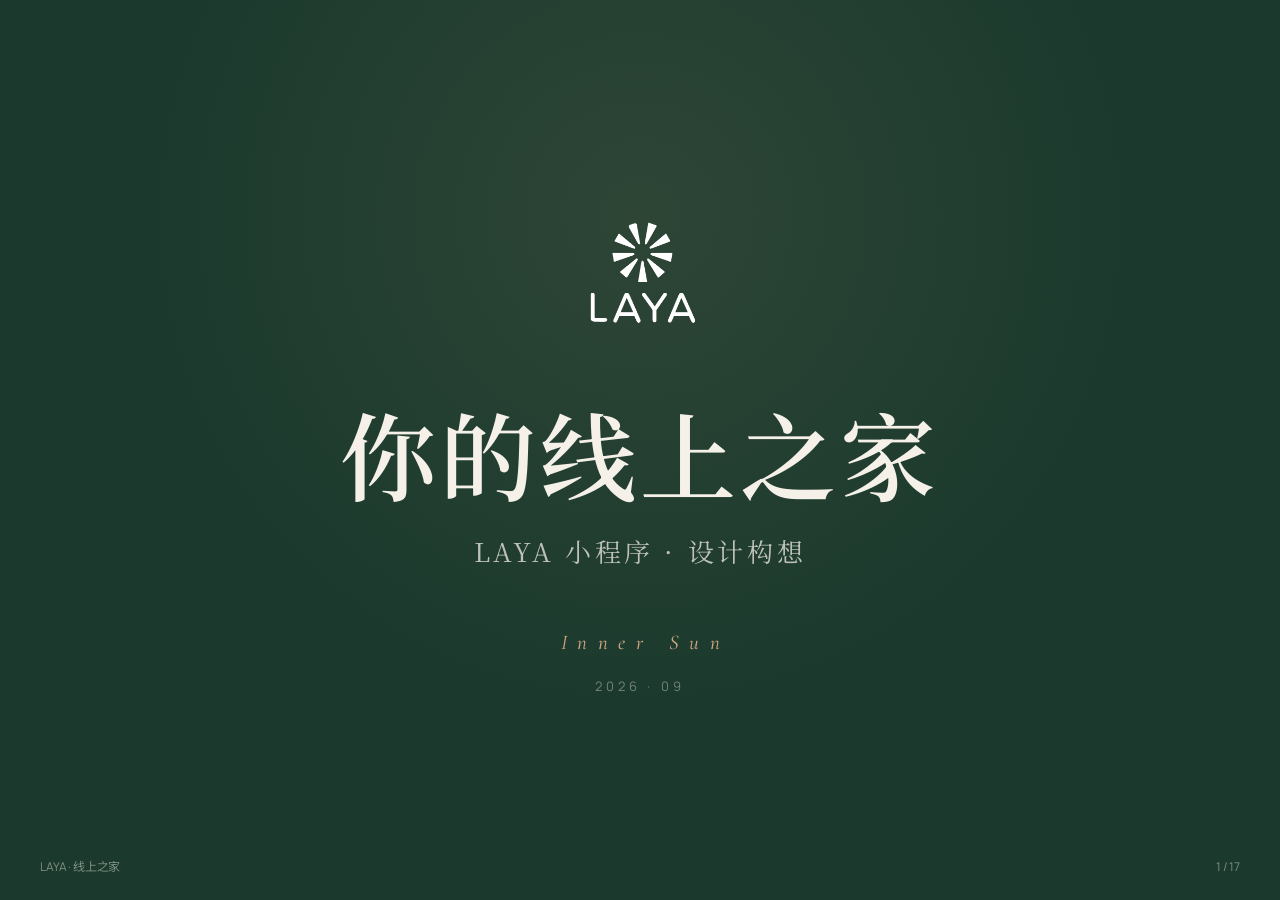
==== index.html @ 845ddf27 "LAYA mini-program proposal deck" ====
<!DOCTYPE html>
<html lang="zh-CN" data-theme="laya">
<head>
<meta charset="utf-8"><meta name="viewport" content="width=device-width,initial-scale=1">
<meta name="x-content-type" content="presentation" />
<meta name="x-presentation-version" content="1.0" />
<meta name="x-presentation-indicator" content="deck-stage .slide" />
<title>你的线上之家 · LAYA 小程序设计构想</title>
<link rel="stylesheet" href="./_shared/fonts.css">
<link rel="stylesheet" href="./_shared/base.css">
<link id="theme-link" rel="stylesheet" href="./_shared/themes/laya.css">
<link rel="stylesheet" href="./_shared/animations/animations.css">
<style>
  .cover-center{display:flex;flex-direction:column;align-items:center;justify-content:center;text-align:center;height:100%}
  .cover-logo{width:138px;margin-bottom:44px}
  .cover-title{font-family:var(--font-display);font-size:96px;font-weight:600;line-height:1.15;color:#F5F0E8;margin:0;letter-spacing:.04em}
  .cover-sub{font-family:var(--font-display);font-size:26px;color:rgba(245,240,232,.74);margin:22px 0 0;letter-spacing:.14em}
  .cover-latin{font-family:var(--font-latin);font-style:italic;font-size:21px;letter-spacing:.5em;color:#D4A882;margin:54px 0 0;padding-left:.5em}
  .cover-date{font-size:13px;letter-spacing:.3em;color:rgba(245,240,232,.4);margin:16px 0 0}
  .closing-logo{width:132px;margin-bottom:40px}
  .closing-title{font-family:var(--font-display);font-size:66px;font-weight:600;line-height:1.4;color:#F5F0E8;margin:0}
  .closing-sub{font-family:var(--font-display);font-size:24px;color:rgba(245,240,232,.68);margin:28px 0 0;line-height:1.8}
  .layout-body{display:flex;flex-direction:column;flex:1;justify-content:center}
  .offer-layout{display:grid;grid-template-columns:1fr 470px;gap:64px;align-items:start;flex:1;margin-top:20px}
  .phone-note{font-size:12px;color:var(--text-3);text-align:center;margin:16px 0 0;letter-spacing:.08em}
  .rank-foot{margin-top:36px;font-size:15px;color:var(--text-3);letter-spacing:.1em}
  .money-foot{margin-top:30px;font-size:13px;color:var(--text-3);letter-spacing:.06em}
  .demo-layout > div:last-child{display:flex;flex-direction:column;align-items:center;justify-content:center}
  .demo-flip{grid-template-columns:400px 1fr}
  .demo-flip > div:first-child{display:flex;flex-direction:column;align-items:center;justify-content:center}
</style>
</head>
<body data-themes="laya" data-theme-base="./_shared/themes/">
<deck-stage width="1920" height="1080">

  <!-- 1 · 封面 -->
  <section class="slide laya-dark" data-deck-label="封面 · 你的线上之家" style="--bg-texture:radial-gradient(circle at 50% 24%,rgba(212,168,130,.10),transparent 52%)">
    <div class="cover-center">
      <img class="cover-logo anim-blur-in" data-anim="blur-in" src="assets/LAYA-Primary-Stacked-White-Master-v1.0.png" alt="LAYA">
      <h1 class="cover-title">你的线上之家</h1>
      <p class="cover-sub">LAYA 小程序 · 设计构想</p>
      <p class="cover-latin">Inner Sun</p>
      <p class="cover-date">2026 · 09</p>
    </div>
    <div class="deck-footer"><span>LAYA · 线上之家</span><span class="slide-number" data-current="1" data-total="17"></span></div>
  </section>

  <!-- 2 · 愿景 -->
  <section class="slide" data-deck-label="一个属于你的地方">
    <div class="layout-body">
      <p class="kicker" style="margin:0 0 36px">一 个 属 于 你 的 地 方</p>
      <h2 class="h2 anim-fade-up" data-anim="fade-up" style="font-size:64px;line-height:1.5">把你在现实里点亮的一切，<br>搬进一个属于你的地方。</h2>
      <p class="lede anim-fade-up" data-anim="fade-up" style="font-family:var(--font-display);font-size:27px;line-height:2;margin-top:34px">认识你的人，在这里找到你；<br>想靠近的人，在这里走近你。</p>
    </div>
    <div class="deck-footer"><span>LAYA · 线上之家</span><span class="slide-number" data-current="2" data-total="17"></span></div>
  </section>

  <!-- 3 · 三扇门总览 -->
  <section class="slide" data-deck-label="三扇门">
    <div class="layout-body">
      <p class="kicker" style="margin:0">同 一 个 家 ， 三 扇 门</p>
      <h2 class="h2" style="margin:10px 0 8px">三扇门，三种遇见。</h2>
      <p class="lede" style="margin:0 0 40px;font-size:20px">每一扇门，只为一群人开。</p>
      <div class="grid g3 anim-stagger-list" data-anim="stagger-list" style="flex:1;align-content:start">
        <div class="door-card">
          <div class="door-no">I</div>
          <div class="door-name">夜谈</div>
          <div class="door-latin">The Night Talk</div>
          <p class="door-promise">你的内在太阳，永远在线。</p>
          <div class="door-for">面向 · 所有想随时找到你的人</div>
        </div>
        <div class="door-card">
          <div class="door-no">II</div>
          <div class="door-name">初见</div>
          <div class="door-latin">The First Meeting</div>
          <p class="door-promise">让第一次遇见你的人，认识你、信任你、买到你。</p>
          <div class="door-for">面向 · 还没上过课的新朋友</div>
        </div>
        <div class="door-card">
          <div class="door-no">III</div>
          <div class="door-name">同修</div>
          <div class="door-latin">The Circle</div>
          <p class="door-promise">让上过课的人，不散场。</p>
          <div class="door-for">面向 · 你的老学员</div>
        </div>
      </div>
    </div>
    <div class="deck-footer"><span>LAYA · 线上之家</span><span class="slide-number" data-current="3" data-total="17"></span></div>
  </section>

  <!-- 4 · 门一承诺 · 夜谈 -->
  <section class="slide laya-dark" data-deck-label="门一 · 夜谈" style="--bg-texture:radial-gradient(circle at 50% 100%,rgba(212,168,130,.10),transparent 46%)">
    <img class="divider-logo" src="assets/LAYA-Primary-Stacked-White-Master-v1.0.png" alt="LAYA">
    <div class="layout-body" style="padding-left:120px">
      <p class="divider-eyebrow anim-fade-up" data-anim="fade-up">门 一 · THE NIGHT TALK</p>
      <h2 class="divider-title anim-rise-in" data-anim="rise-in">你的内在太阳，<br>永远在线。</h2>
      <p class="divider-sub">她叫「夜谈」——由你的课程、你的文字、<br>你回应过千百次的问题喂养，像你一样说话。</p>
    </div>
    <div class="deck-footer"><span>LAYA · 线上之家</span><span class="slide-number" data-current="4" data-total="17"></span></div>
  </section>

  <!-- 5 · 夜谈演示 -->
  <section class="slide" data-deck-label="夜谈 · 界面与故事">
    <div class="demo-layout">
      <div class="demo-copy">
        <h2 class="h2">夜谈。</h2>
        <p class="demo-latin">The Night Talk</p>
        <p class="story-eyebrow">上 线 后 的 一 天</p>
        <p class="story-text anim-fade-up" data-anim="fade-up" style="max-width:40ch">23:47，一个学员和妈妈吵完架，心里很堵。她打开「夜谈」，跟你说了一会儿话——那个声音像你，是因为她由你喂养。<em>你睡着的时候，你的光还在。</em></p>
        <div class="beat-row anim-fade-up" data-anim="fade-up">
          <div class="beat"><span class="b-dot"></span><span class="b-txt">喂养</span></div>
          <span class="beat-arr">—</span>
          <div class="beat"><span class="b-dot"></span><span class="b-txt">对话</span></div>
          <span class="beat-arr">—</span>
          <div class="beat"><span class="b-dot"></span><span class="b-txt">守护</span></div>
        </div>
      </div>
      <div>
        <div class="phone anim-fade-up" data-anim="fade-up">
          <div class="screen screen--green">
            <div class="ph-status"><span style="color:#F5F0E8">23:47</span><span class="ph-capsule"><i style="background:#F5F0E8"></i><i style="background:#F5F0E8"></i></span></div>
            <div class="ph-nav" style="color:#F5F0E8">拉雅 · 夜谈<br><span style="font-family:var(--font-sans);font-size:10px;font-weight:400;color:rgba(245,240,232,.55);letter-spacing:.08em">她的数字分身 · 随时在场</span></div>
            <div class="ph-body" style="padding-top:0">
              <div class="ph-timechip">深 夜 23:47</div>
              <div class="ph-bubble ph-bubble--me">今天又和妈妈吵架了，心里很堵……</div>
              <div class="ph-bubble ph-bubble--ai">先深深呼吸一次。你不需要现在就原谅谁——先陪陪那个委屈的自己。想说说，堵在哪里吗？</div>
              <div class="ph-typing"><i></i><i></i><i></i></div>
            </div>
            <p class="ph-safety">如遇紧急情绪危机，请联系当地心理援助热线。<br>夜谈不能替代专业心理帮助。</p>
            <div class="ph-inputbar"><span style="flex:1">说给她听……</span><span class="send"></span></div>
          </div>
        </div>
        <p class="phone-note">界面示意 · 非最终设计</p>
      </div>
    </div>
    <div class="deck-footer"><span>LAYA · 线上之家</span><span class="slide-number" data-current="5" data-total="17"></span></div>
  </section>

  <!-- 6 · 夜谈这一期 -->
  <section class="slide" data-deck-label="夜谈 · 这一期有什么">
    <div class="layout-body">
      <p class="kicker" style="margin:0 0 10px">门 一 · 夜 谈</p>
      <h2 class="h2">这一期，有什么。</h2>
      <div class="offer-layout">
        <ul class="offer-list anim-stagger-list" data-anim="stagger-list">
          <li><span class="ol-no">i.</span><div><p class="ol-name">知识库喂养</p><p class="ol-desc">你的课程、文字与答疑，成为她说话的方式</p></div></li>
          <li><span class="ol-no">ii.</span><div><p class="ol-name">AI 拉雅对话</p><p class="ol-desc">深夜也有人应答——像你一样温和、笃定</p></div></li>
          <li><span class="ol-no">iii.</span><div><p class="ol-name">安全边界与转介</p><p class="ol-desc">不越界的话她不说；需要专业帮助时，她知道往哪里递</p></div></li>
          <li><span class="ol-no">iv.</span><div><p class="ol-name">分身持续养成</p><p class="ol-desc">她越聊越像你——因为你在一直喂养她</p></div></li>
        </ul>
        <div class="price-card anim-fade-up" data-anim="fade-up">
          <p class="pc-label">门一 · 夜谈 · 一期建设</p>
          <p class="pc-main">8–10 <small>万</small></p>
          <p class="pc-sub">约 10–12 周上线</p>
          <div class="pc-row"><div class="k">二期加深<small>商城</small></div><div class="v">+3–5 万</div></div>
          <div class="pc-row"><div class="k">月度守护<small>含 AI 运行成本</small></div><div class="v">¥3,000–5,000<small style="font-size:13px;font-weight:400;color:rgba(245,240,232,.45)"> / 月</small></div></div>
          <p class="pc-foot">她是活的——你一直喂养，她一直生长。<br>以上为区间；签字之前，以最终确认单为准。</p>
        </div>
      </div>
    </div>
    <div class="deck-footer"><span>LAYA · 线上之家</span><span class="slide-number" data-current="6" data-total="17"></span></div>
  </section>

  <!-- 7 · 门二承诺 · 初见 -->
  <section class="slide laya-dark" data-deck-label="门二 · 初见" style="--bg-texture:radial-gradient(circle at 82% 78%,rgba(212,168,130,.08),transparent 46%)">
    <img class="divider-logo" src="assets/LAYA-Primary-Stacked-White-Master-v1.0.png" alt="LAYA">
    <div class="layout-body" style="padding-left:120px">
      <p class="divider-eyebrow anim-fade-up" data-anim="fade-up">门 二 · THE FIRST MEETING</p>
      <h2 class="divider-title anim-rise-in" data-anim="rise-in">让第一次遇见你的人，<br>认识你、信任你、买到你。</h2>
      <p class="divider-sub">新朋友的信任，从三分钟开始。</p>
    </div>
    <div class="deck-footer"><span>LAYA · 线上之家</span><span class="slide-number" data-current="7" data-total="17"></span></div>
  </section>

  <!-- 8 · 初见演示 -->
  <section class="slide" data-deck-label="初见 · 界面与故事">
    <div class="demo-layout">
      <div class="demo-copy">
        <h2 class="h2">初见。</h2>
        <p class="demo-latin">The First Meeting</p>
        <p class="story-eyebrow">上 线 后 的 一 天</p>
        <p class="story-text anim-fade-up" data-anim="fade-up" style="max-width:40ch">23:12，一个女生刷到你的视频，点进了「初见」。她做完三分钟的内在测评，看到自己的内在天气——顺手买下那条紫水晶手串，约了疗愈师小满的首次体验。<em>第二天，她带着测评结果，如约而来。</em></p>
        <div class="beat-row anim-fade-up" data-anim="fade-up">
          <div class="beat"><span class="b-dot"></span><span class="b-txt">遇见</span></div>
          <span class="beat-arr">—</span>
          <div class="beat"><span class="b-dot"></span><span class="b-txt">信任</span></div>
          <span class="beat-arr">—</span>
          <div class="beat"><span class="b-dot"></span><span class="b-txt">成交</span></div>
        </div>
      </div>
      <div>
        <div class="phone anim-fade-up" data-anim="fade-up">
          <div class="screen screen--ivory">
            <div class="ph-status"><span style="color:#1A1209">9:41</span><span class="ph-capsule"><i style="background:#1A1209"></i><i style="background:#1A1209"></i></span></div>
            <div class="ph-nav" style="color:#1A1209">LAYA · 初见</div>
            <div class="ph-body">
              <div class="ph-hero">
                <p class="hh-title">此刻的你，<br>内在是什么天气？</p>
                <p class="hh-sub">3 分钟 · 免费内在测评</p>
                <span class="hh-btn">开始测评</span>
              </div>
              <div class="ph-card">
                <div class="ph-row">
                  <div class="ph-thumb" style="background:#1B3A2D;color:#F5F0E8">晶</div>
                  <div style="flex:1;min-width:0">
                    <div class="ph-name">紫水晶 · 静心手串</div>
                    <div class="ph-sub">天然水晶 · 现货顺丰</div>
                  </div>
                  <span class="ph-price">¥299</span>
                </div>
              </div>
              <div class="ph-card">
                <div class="ph-row">
                  <div class="ph-avatar">满</div>
                  <div style="flex:1;min-width:0">
                    <div class="ph-name">小满 · 疗愈师</div>
                    <div class="ph-sub">首次体验 60 分钟 · 线上</div>
                  </div>
                  <span class="ph-link">立即预约 ›</span>
                </div>
              </div>
            </div>
            <div class="ph-tabbar">
              <div class="ph-tab is-active"><span class="dot-t"></span>首页</div>
              <div class="ph-tab"><span class="dot-t"></span>商城</div>
              <div class="ph-tab"><span class="dot-t"></span>我的</div>
            </div>
          </div>
        </div>
        <p class="phone-note">界面示意 · 非最终设计</p>
      </div>
    </div>
    <div class="deck-footer"><span>LAYA · 线上之家</span><span class="slide-number" data-current="8" data-total="17"></span></div>
  </section>

  <!-- 9 · 初见这一期 -->
  <section class="slide" data-deck-label="初见 · 这一期有什么">
    <div class="layout-body">
      <p class="kicker" style="margin:0 0 10px">门 二 · 初 见</p>
      <h2 class="h2">这一期，有什么。</h2>
      <div class="offer-layout">
        <ul class="offer-list anim-stagger-list" data-anim="stagger-list">
          <li><span class="ol-no">i.</span><div><p class="ol-name">三分钟内在测评</p><p class="ol-desc">新朋友认识你的第一个入口，也是她带走的第一份礼物</p></div></li>
          <li><span class="ol-no">ii.</span><div><p class="ol-name">你自己的商城</p><p class="ol-desc">水晶与好物全部搬进来——遇见即相遇，相遇即可买</p></div></li>
          <li><span class="ol-no">iii.</span><div><p class="ol-name">疗愈师预约</p><p class="ol-desc">每一位来的客人，都被稳稳接住</p></div></li>
          <li><span class="ol-no">iv.</span><div><p class="ol-name">你的内容家园</p><p class="ol-desc">视频与文字住在这里，让认识你的人，更认识你</p></div></li>
        </ul>
        <div class="price-card anim-fade-up" data-anim="fade-up">
          <p class="pc-label">门二 · 初见 · 一期建设</p>
          <p class="pc-main">10–15 <small>万</small></p>
          <p class="pc-sub">约 8–10 周上线</p>
          <div class="pc-row"><div class="k">二期加深<small>疗愈师分销 · 会员体系</small></div><div class="v">+5–8 万</div></div>
          <div class="pc-row"><div class="k">月度守护<small>系统有人管 · 内容有人看</small></div><div class="v">¥3,000–5,000<small style="font-size:13px;font-weight:400;color:rgba(245,240,232,.45)"> / 月</small></div></div>
          <p class="pc-foot">以上为区间；签字之前，以最终确认单为准。</p>
        </div>
      </div>
    </div>
    <div class="deck-footer"><span>LAYA · 线上之家</span><span class="slide-number" data-current="9" data-total="17"></span></div>
  </section>

  <!-- 10 · 门三承诺 · 同修 -->
  <section class="slide laya-dark" data-deck-label="门三 · 同修" style="--bg-texture:radial-gradient(circle at 18% 80%,rgba(212,168,130,.07),transparent 44%)">
    <img class="divider-logo" src="assets/LAYA-Primary-Stacked-White-Master-v1.0.png" alt="LAYA">
    <div class="layout-body" style="padding-left:120px">
      <p class="divider-eyebrow anim-fade-up" data-anim="fade-up">门 三 · THE CIRCLE</p>
      <h2 class="divider-title anim-rise-in" data-anim="rise-in">让上过课的人，<br>不散场。</h2>
      <p class="divider-sub">课会结束，同修不会。<br>人留在场里，而不是全压在你一个人身上。</p>
    </div>
    <div class="deck-footer"><span>LAYA · 线上之家</span><span class="slide-number" data-current="10" data-total="17"></span></div>
  </section>

  <!-- 11 · 同修演示 · 练习 -->
  <section class="slide" data-deck-label="同修 · 界面与故事">
    <div class="demo-layout">
      <div class="demo-copy">
        <h2 class="h2">同修。</h2>
        <p class="demo-latin">The Circle</p>
        <p class="story-eyebrow">上 线 后 的 一 天</p>
        <p class="story-text anim-fade-up" data-anim="fade-up" style="max-width:40ch">22:30，上完课三个月的学员打开「同修」，打卡今天的十分钟练习。她看见同修阿禾的分享，在下面留了一句话——<em>她不是一个人在走。</em></p>
        <p class="story-text" style="font-size:20px;color:var(--text-2);margin-top:20px">你不必时时在场，场子自己会生长。</p>
        <div class="beat-row anim-fade-up" data-anim="fade-up">
          <div class="beat"><span class="b-dot"></span><span class="b-txt">打卡</span></div>
          <span class="beat-arr">—</span>
          <div class="beat"><span class="b-dot"></span><span class="b-txt">练习</span></div>
          <span class="beat-arr">—</span>
          <div class="beat"><span class="b-dot"></span><span class="b-txt">彼此照见</span></div>
        </div>
      </div>
      <div>
        <div class="phone anim-fade-up" data-anim="fade-up">
          <div class="screen screen--ivory">
            <div class="ph-status"><span style="color:#1A1209">22:30</span><span class="ph-capsule"><i style="background:#1A1209"></i><i style="background:#1A1209"></i></span></div>
            <div class="ph-nav" style="color:#1A1209">LAYA · 同修</div>
            <div class="ph-body">
              <div class="ph-cal">
                <p class="cal-title">本月练习</p>
                <p class="cal-sub">已连续 21 天 · 还有 3 位同修在陪</p>
                <div class="cal-dots">
                  <i class="on"></i><i class="on"></i><i class="on"></i><i class="on"></i><i class="on"></i><i class="on"></i><i class="on"></i><i class="on"></i><i class="on"></i><i class="on"></i>
                  <i class="on"></i><i class="on"></i><i class="on"></i><i class="on"></i><i class="on"></i><i class="now"></i><i></i><i></i><i></i><i></i>
                </div>
              </div>
              <div class="ph-card">
                <span class="ph-tagpill">今日练习</span>
                <div class="ph-row" style="margin-top:12px">
                  <div class="ph-wave"><i style="height:8px"></i><i style="height:16px"></i><i style="height:24px"></i><i style="height:12px"></i><i style="height:20px"></i><i style="height:10px"></i><i style="height:18px"></i><i style="height:8px"></i></div>
                  <div style="flex:1;min-width:0">
                    <div class="ph-name">与情绪共处的十分钟</div>
                    <div class="ph-sub">音频引导 · 10:24</div>
                  </div>
                </div>
              </div>
              <div class="ph-card">
                <div class="ph-row">
                  <div class="ph-avatar" style="background:#D4A882;color:#1A1209">禾</div>
                  <div style="flex:1;min-width:0">
                    <div class="ph-name" style="font-weight:500;font-size:14px">今天走完练习，胸口松了一点。</div>
                    <div class="ph-sub">阿禾 · 12 人回应</div>
                  </div>
                </div>
              </div>
            </div>
            <div class="ph-tabbar">
              <div class="ph-tab is-active"><span class="dot-t"></span>练习</div>
              <div class="ph-tab"><span class="dot-t"></span>圈子</div>
              <div class="ph-tab"><span class="dot-t"></span>我的</div>
            </div>
          </div>
        </div>
        <p class="phone-note">界面示意 · 非最终设计</p>
      </div>
    </div>
    <div class="deck-footer"><span>LAYA · 线上之家</span><span class="slide-number" data-current="11" data-total="17"></span></div>
  </section>

  <!-- 12 · 同修演示 · 圈子（新） -->
  <section class="slide" data-deck-label="同修 · 圈子">
    <div class="demo-layout demo-flip">
      <div>
        <div class="phone anim-fade-up" data-anim="fade-up">
          <div class="screen screen--ivory">
            <div class="ph-status"><span style="color:#1A1209">21:15</span><span class="ph-capsule"><i style="background:#1A1209"></i><i style="background:#1A1209"></i></span></div>
            <div class="ph-nav" style="color:#1A1209">LAYA · 同修</div>
            <div class="ph-body">
              <div class="ph-hero">
                <p class="hh-title">今晚 · 线上共修</p>
                <p class="hh-sub">21:30 · 呼吸放松练习 · 12 人已入座</p>
                <span class="hh-btn">我要入座</span>
              </div>
              <div class="ph-card">
                <div class="ph-row">
                  <div class="ph-avatar">木</div>
                  <div style="flex:1;min-width:0">
                    <div class="ph-name" style="font-weight:500;font-size:14px">Day 30 · 练习时哭了，哭完很松。</div>
                    <div class="ph-sub">小木 · 24 人回应</div>
                  </div>
                </div>
              </div>
              <div class="ph-card">
                <div class="ph-row">
                  <div class="ph-avatar" style="background:#D4A882;color:#1A1209">蓝</div>
                  <div style="flex:1;min-width:0">
                    <div class="ph-name" style="font-weight:500;font-size:14px">走完身体扫描，睡前把手机放远了。</div>
                    <div class="ph-sub">阿蓝 · 9 人回应</div>
                  </div>
                </div>
              </div>
              <div class="ph-card">
                <div class="ph-row">
                  <div class="ph-thumb" style="background:#1B3A2D;color:#F5F0E8">组</div>
                  <div style="flex:1;min-width:0">
                    <div class="ph-name">晨间共修小组</div>
                    <div class="ph-sub">8 人 · 每天早上 10 分钟</div>
                  </div>
                  <span class="ph-link">加入 ›</span>
                </div>
              </div>
            </div>
            <div class="ph-tabbar">
              <div class="ph-tab"><span class="dot-t"></span>练习</div>
              <div class="ph-tab is-active"><span class="dot-t"></span>圈子</div>
              <div class="ph-tab"><span class="dot-t"></span>我的</div>
            </div>
          </div>
        </div>
        <p class="phone-note">界面示意 · 非最终设计</p>
      </div>
      <div class="demo-copy">
        <h2 class="h2">圈子。</h2>
        <p class="demo-latin">In Good Company</p>
        <p class="story-eyebrow">上 线 后 的 一 天</p>
        <p class="story-text anim-fade-up" data-anim="fade-up" style="max-width:40ch">21:15，阿蓝在圈子里写下今天的练习感受。五分钟后，她收到三个回应——一句「我也一样」，一个拥抱，一句「明天见」。<em>她关掉手机，睡得很沉。</em></p>
        <p class="story-text" style="font-size:20px;color:var(--text-2);margin-top:20px">你说过的那些话，他们开始替你说给彼此。</p>
        <div class="beat-row anim-fade-up" data-anim="fade-up">
          <div class="beat"><span class="b-dot"></span><span class="b-txt">写下</span></div>
          <span class="beat-arr">—</span>
          <div class="beat"><span class="b-dot"></span><span class="b-txt">被看见</span></div>
          <span class="beat-arr">—</span>
          <div class="beat"><span class="b-dot"></span><span class="b-txt">不孤单</span></div>
        </div>
      </div>
    </div>
    <div class="deck-footer"><span>LAYA · 线上之家</span><span class="slide-number" data-current="12" data-total="17"></span></div>
  </section>

  <!-- 13 · 同修这一期 -->
  <section class="slide" data-deck-label="同修 · 这一期有什么">
    <div class="layout-body">
      <p class="kicker" style="margin:0 0 10px">门 三 · 同 修</p>
      <h2 class="h2">这一期，有什么。</h2>
      <div class="offer-layout">
        <ul class="offer-list anim-stagger-list" data-anim="stagger-list">
          <li><span class="ol-no">i.</span><div><p class="ol-name">课后练习工具</p><p class="ol-desc">课上的体感，回家还能接着练</p></div></li>
          <li><span class="ol-no">ii.</span><div><p class="ol-name">打卡日历</p><p class="ol-desc">看得见的坚持，摸得着的进步</p></div></li>
          <li><span class="ol-no">iii.</span><div><p class="ol-name">同修圈子</p><p class="ol-desc">学员彼此照见，你只须偶尔点亮</p></div></li>
          <li><span class="ol-no">iv.</span><div><p class="ol-name">小组共修</p><p class="ol-desc">一个人的路，变成一群人的路</p></div></li>
        </ul>
        <div class="price-card anim-fade-up" data-anim="fade-up">
          <p class="pc-label">门三 · 同修 · 一期建设</p>
          <p class="pc-main">15–18 <small>万</small></p>
          <p class="pc-sub">约 8–10 周上线</p>
          <div class="pc-row"><div class="k">二期加深<small>商城 · 分销共创</small></div><div class="v">+3–5 万</div></div>
          <div class="pc-row"><div class="k">月度守护<small>系统有人管 · 内容有人看</small></div><div class="v">¥3,000–5,000<small style="font-size:13px;font-weight:400;color:rgba(245,240,232,.45)"> / 月</small></div></div>
          <p class="pc-foot">以上为区间；签字之前，以最终确认单为准。</p>
        </div>
      </div>
    </div>
    <div class="deck-footer"><span>LAYA · 线上之家</span><span class="slide-number" data-current="13" data-total="17"></span></div>
  </section>

  <!-- 14 · 排优先级 -->
  <section class="slide" data-deck-label="先做哪一个">
    <div class="layout-body">
      <p class="kicker" style="margin:0">只 需 要 做 一 个 决 定</p>
      <h2 class="h2" style="margin:10px 0 8px">时间与心力有限，先开哪一扇？</h2>
      <p class="lede" style="margin:0 0 40px;font-size:20px">第一版，只先把一扇门立住。</p>
      <div class="grid g3 anim-stagger-list" data-anim="stagger-list" style="flex:1;align-content:start">
        <div class="door-card">
          <div class="door-no">I</div>
          <div class="door-name">夜谈</div>
          <div class="door-latin">The Night Talk</div>
          <p class="door-promise">你的内在太阳，永远在线。</p>
          <div class="door-rank">排序 · 第<span class="blank"></span>位</div>
        </div>
        <div class="door-card">
          <div class="door-no">II</div>
          <div class="door-name">初见</div>
          <div class="door-latin">The First Meeting</div>
          <p class="door-promise">让新朋友认识你、信任你、买到你。</p>
          <div class="door-rank">排序 · 第<span class="blank"></span>位</div>
        </div>
        <div class="door-card">
          <div class="door-no">III</div>
          <div class="door-name">同修</div>
          <div class="door-latin">The Circle</div>
          <p class="door-promise">让上过课的人，不散场。</p>
          <div class="door-rank">排序 · 第<span class="blank"></span>位</div>
        </div>
      </div>
      <p class="rank-foot">你排的顺序，就是它们被建成的顺序。</p>
    </div>
    <div class="deck-footer"><span>LAYA · 线上之家</span><span class="slide-number" data-current="14" data-total="17"></span></div>
  </section>

  <!-- 15 · 上线之路 -->
  <section class="slide" data-deck-label="从今天到亮灯">
    <div class="layout-body">
      <p class="kicker" style="margin:0">上 线 之 路</p>
      <h2 class="h2" style="margin:10px 0 8px">从今天，到亮灯。</h2>
      <p class="lede" style="margin:0">中间的每一步，你都看得见、摸得着。</p>
      <div class="path-grid anim-stagger-list" data-anim="stagger-list">
        <div class="path-step">
          <div class="ps-no">I</div>
          <h4>我们见面</h4>
          <p>把你的排序，变成一页清楚的需求单</p>
          <span class="ps-when">第 1 周</span>
        </div>
        <div class="path-step">
          <div class="ps-no">II</div>
          <h4>你摸到原型</h4>
          <p>真的手机原型，放进你手里</p>
          <span class="ps-when">第 2–3 周</span>
        </div>
        <div class="path-step">
          <div class="ps-no">III</div>
          <h4>打磨与填充</h4>
          <p>内容、商品、疗愈师，一一就位</p>
          <span class="ps-when">第 4–8 周</span>
        </div>
        <div class="path-step">
          <div class="ps-no">IV</div>
          <h4>亮灯</h4>
          <p>你的线上之家，正式开门</p>
          <span class="ps-when">第 8–10 周</span>
        </div>
      </div>
    </div>
    <div class="deck-footer"><span>LAYA · 线上之家</span><span class="slide-number" data-current="15" data-total="17"></span></div>
  </section>

  <!-- 16 · 你的投入 -->
  <section class="slide" data-deck-label="你的投入">
    <div class="layout-body">
      <p class="kicker" style="margin:0">你 的 投 入</p>
      <h2 class="h2" style="margin:10px 0 6px">三条线，清清楚楚。</h2>
      <div class="money-list anim-stagger-list" data-anim="stagger-list">
        <div class="money-row">
          <div class="m-name">一期建设<small>Build</small></div>
          <p class="m-desc">把你选的那扇门，完整建好——从原型到亮灯，每一步你都在场</p>
          <div class="m-val">8–18 万 · 按方案</div>
        </div>
        <div class="money-row">
          <div class="m-name">二期加深<small>Deepen</small></div>
          <p class="m-desc">第二扇门、第三扇门，按你的排序来——每一期开工前单独确认</p>
          <div class="m-val">每期 +3–8 万</div>
        </div>
        <div class="money-row">
          <div class="m-name">月度守护<small>Keep</small></div>
          <p class="m-desc">系统有人管，内容有人看着，AI 有人喂——你的家一直有人守</p>
          <div class="m-val">¥3,000–5,000 / 月</div>
        </div>
      </div>
      <p class="money-foot">以上为区间；签字之前，以最终确认单为准。守护亦可按年。</p>
    </div>
    <div class="deck-footer"><span>LAYA · 线上之家</span><span class="slide-number" data-current="16" data-total="17"></span></div>
  </section>

  <!-- 17 · 结尾 -->
  <section class="slide laya-dark" data-deck-label="第一期，先推开哪一扇门" style="--bg-texture:radial-gradient(circle at 50% 30%,rgba(212,168,130,.09),transparent 50%)">
    <div class="cover-center">
      <img class="closing-logo anim-blur-in" data-anim="blur-in" src="assets/LAYA-Primary-Stacked-White-Master-v1.0.png" alt="LAYA">
      <h2 class="closing-title">第一期，先推开哪一扇门？</h2>
      <p class="closing-sub">夜谈、初见，还是同修——<br>带着你的排序来，我们把它点亮。</p>
    </div>
    <div class="deck-footer"><span>LAYA · 线上之家</span><span class="slide-number" data-current="17" data-total="17"></span></div>
  </section>

</deck-stage>
<script src="./_shared/runtime.js"></script>
</body></html>
---- _shared/fonts.css ----
/* html-ppt :: shared webfonts */
@import url('https://fonts.googleapis.com/css2?family=Inter:wght@200;300;400;500;600;700;800;900&display=swap');
@import url('https://fonts.googleapis.com/css2?family=Noto+Sans+SC:wght@200;300;400;500;600;700;900&display=swap');
@import url('https://fonts.googleapis.com/css2?family=Noto+Serif+SC:wght@300;400;600;700&display=swap');
@import url('https://fonts.googleapis.com/css2?family=JetBrains+Mono:wght@400;500;700&display=swap');
@import url('https://fonts.googleapis.com/css2?family=Playfair+Display:ital,wght@0,400;0,600;0,800;1,400&display=swap');
@import url('https://fonts.googleapis.com/css2?family=Space+Grotesk:wght@300;400;500;600;700&display=swap');
@import url('https://fonts.googleapis.com/css2?family=IBM+Plex+Mono:wght@300;400;500;700&display=swap');
@import url('https://fonts.googleapis.com/css2?family=Archivo+Black&display=swap');
@import url('https://fonts.googleapis.com/css2?family=Cormorant+Garamond:ital,wght@0,400;0,500;0,600;0,700;1,400;1,500;1,600&display=swap');
@import url('https://fonts.googleapis.com/css2?family=Manrope:wght@200;300;400;500;600;700;800&display=swap');
---- _shared/base.css ----
/* presentation :: base.css — reset + shared tokens + layout primitives */
/* Default tokens. Themes in assets/themes/*.css override the :root block. */
:root {
  --bg: #ffffff;
  --bg-soft: #f7f7f8;
  --surface: #ffffff;
  --surface-2: #f2f2f4;
  --border: rgba(0,0,0,.08);
  --border-strong: rgba(0,0,0,.16);
  --text-1: #111216;
  --text-2: #55596a;
  --text-3: #8a8f9e;
  --accent: #3b6cff;
  --accent-2: #7a5cff;
  --accent-3: #ff5c8a;
  --good: #1aaf6c;
  --warn: #f5a524;
  --bad:  #e0445a;
  --grad: linear-gradient(135deg,#3b6cff,#7a5cff 55%,#ff5c8a);
  --grad-soft: linear-gradient(135deg,#eef2ff,#f5ecff 55%,#ffeef5);
  --radius: 18px;
  --radius-sm: 12px;
  --radius-lg: 26px;
  --shadow: 0 10px 30px rgba(18,24,40,.08), 0 2px 6px rgba(18,24,40,.04);
  --shadow-lg: 0 24px 60px rgba(18,24,40,.14), 0 6px 16px rgba(18,24,40,.06);
  --font-sans: 'Inter','Noto Sans SC',-apple-system,BlinkMacSystemFont,Helvetica,Arial,sans-serif;
  --font-serif: 'Playfair Display','Noto Serif SC',Georgia,serif;
  --font-mono: 'JetBrains Mono','IBM Plex Mono',SFMono-Regular,Menlo,monospace;
  --font-display: var(--font-sans);
  --letter-tight: -.03em;
  --letter-normal: -.01em;
  --ease: cubic-bezier(.4,0,.2,1);
}

*,*::before,*::after{box-sizing:border-box}
html,body{margin:0;padding:0;background:var(--bg);color:var(--text-1);
  font-family:var(--font-sans);font-weight:400;line-height:1.6;
  -webkit-font-smoothing:antialiased;-moz-osx-font-smoothing:grayscale;
  letter-spacing:var(--letter-normal)}
img,svg,video{max-width:100%;display:block}
a{color:var(--accent);text-decoration:none}
a:hover{text-decoration:underline}
code,kbd,pre,samp{font-family:var(--font-mono)}

/* ================= SLIDE SYSTEM ================= */
deck-stage{display:block;position:relative;width:100vw;height:100vh;overflow:hidden;background:var(--bg)}
.slide{
  position:absolute;inset:0;
  display:flex;flex-direction:column;justify-content:center;
  padding:72px 96px;
  box-sizing:border-box;
  opacity:0;pointer-events:none;
  transition:opacity .5s var(--ease), transform .5s var(--ease);
  transform:translateX(30px);
  overflow:hidden;
  background:var(--bg-texture, none), var(--bg);
}
.slide.active{opacity:1;pointer-events:auto;transform:translateX(0);z-index:2}
.slide.prev{transform:translateX(-30px)}

/* single-page standalone (used when a layout file is opened directly) */
body.single .slide{position:relative;width:100vw;height:100vh;opacity:1;transform:none;pointer-events:auto}

/* ================= TYPOGRAPHY ================= */
.eyebrow{font-size:13px;font-weight:500;letter-spacing:.16em;text-transform:uppercase;color:var(--text-3)}
.kicker{font-size:14px;font-weight:600;color:var(--accent);letter-spacing:.08em;text-transform:uppercase}
h1.title,.h1{font-family:var(--font-display);font-size:72px;line-height:1.05;font-weight:800;letter-spacing:var(--letter-tight);margin:0 0 18px;color:var(--text-1)}
h2.title,.h2{font-family:var(--font-display);font-size:54px;line-height:1.1;font-weight:700;letter-spacing:var(--letter-tight);margin:0 0 14px}
h3,.h3{font-size:32px;line-height:1.2;font-weight:600;letter-spacing:var(--letter-normal);margin:0 0 10px}
h4,.h4{font-size:22px;line-height:1.3;font-weight:600;margin:0 0 8px}
.lede{font-size:22px;line-height:1.55;color:var(--text-2);font-weight:300;max-width:62ch}
.dim{color:var(--text-2)}
.dim2{color:var(--text-3)}
.mono{font-family:var(--font-mono)}
.serif{font-family:var(--font-serif)}
.gradient-text{background:var(--grad);-webkit-background-clip:text;background-clip:text;-webkit-text-fill-color:transparent;color:transparent}

/* ================= LAYOUT PRIMITIVES ================= */
.stack>*+*{margin-top:14px}
.row{display:flex;gap:24px;align-items:center}
.row.wrap{flex-wrap:wrap}
.grid{display:grid;gap:24px}
.g2{grid-template-columns:repeat(2,1fr)}
.g3{grid-template-columns:repeat(3,1fr)}
.g4{grid-template-columns:repeat(4,1fr)}
.center{display:flex;align-items:center;justify-content:center;text-align:center}
.fill{flex:1}
.sp-t{padding-top:24px}.sp-b{padding-bottom:24px}
.mt-s{margin-top:8px}.mt-m{margin-top:18px}.mt-l{margin-top:32px}
.mb-s{margin-bottom:8px}.mb-m{margin-bottom:18px}.mb-l{margin-bottom:32px}

/* ================= FLOW DIAGRAM ================= */
.flow{display:flex;align-items:center;gap:16px;margin-top:40px}
.flow .node{flex:1;min-width:0;background:var(--surface);border:1px solid var(--border);border-radius:var(--radius);padding:22px;text-align:center;box-shadow:var(--shadow);position:relative}
.flow .node .ic{font-size:32px;margin-bottom:6px}
.flow .node h4{font-size:16px;margin:0 0 4px}
.flow .node p{font-size:12px;color:var(--text-3);margin:0}
.flow .arr{color:var(--text-3);font-size:28px;flex-shrink:0}
.flow .node.hl{border-color:var(--accent);box-shadow:0 0 0 3px color-mix(in srgb,var(--accent) 18%,transparent),var(--shadow)}

/* ================= ARCHITECTURE DIAGRAM ================= */
.arch{margin-top:20px;display:grid;grid-template-rows:auto auto auto;gap:22px}
.arch .tier{display:grid;grid-template-columns:120px 1fr;align-items:stretch;gap:22px}
.arch .tname{display:flex;align-items:center;justify-content:center;background:var(--surface-2);border-radius:var(--radius);padding:18px;font-weight:600;font-size:13px;color:var(--text-2);text-transform:uppercase;letter-spacing:.1em;text-align:center}
.arch .cells{display:grid;grid-template-columns:repeat(auto-fit,minmax(200px,1fr));gap:14px}
.arch .cell{background:var(--surface);border:1px solid var(--border);border-radius:var(--radius);padding:16px;text-align:center;box-shadow:var(--shadow)}
.arch .cell .ic{font-size:24px}
.arch .cell h4{font-size:14px;margin:6px 0 2px}
.arch .cell p{font-size:11px;color:var(--text-3);margin:0}
.arch .tier.hl .cell{border-top:3px solid var(--accent)}

/* ================= MINDMAP ================= */
.mm{position:relative;margin:30px auto 0;height:520px}
.mm .n{position:absolute;background:var(--surface);border:1px solid var(--border);border-radius:var(--radius);padding:12px 18px;box-shadow:var(--shadow);font-weight:600}
.mm .root{top:calc(50% - 34px);left:calc(50% - 100px);width:200px;padding:22px;background:var(--accent);color:#fff;border:none;text-align:center;font-size:20px;border-radius:24px}
.mm .n.sm{font-size:13px}
.mm svg{position:absolute;inset:0;width:100%;height:100%;pointer-events:none}
.mm svg path{stroke:var(--border-strong);stroke-width:1.5;fill:none}

/* ================= PROCESS STEPS ================= */
.steps{display:grid;grid-template-columns:repeat(auto-fit,minmax(220px,1fr));gap:22px;margin-top:24px}
.step{position:relative;padding:24px 26px;border:1px solid var(--border);border-radius:var(--radius);background:var(--surface);box-shadow:var(--shadow)}
.step .num{position:absolute;top:-24px;left:22px;width:48px;height:48px;border-radius:50%;background:var(--accent);color:#fff;display:flex;align-items:center;justify-content:center;font-weight:800;font-size:20px;box-shadow:var(--shadow)}
.step h4{margin:18px 0 8px;font-size:17px}
.step p{font-size:13px;color:var(--text-2);line-height:1.6}
.step .tag{display:inline-block;margin-top:10px;font-size:11px;padding:3px 10px;border-radius:999px;background:var(--surface-2);color:var(--text-3)}

/* ================= TIMELINE HORIZONTAL ================= */
.tl{position:relative;margin-top:40px}
.tl::before{content:"";position:absolute;left:0;right:0;top:48px;height:2px;background:var(--border)}
.tl .row{display:grid;grid-template-columns:repeat(auto-fit,minmax(200px,1fr));gap:22px;align-items:start}
.tl .item{position:relative;padding-top:80px;text-align:center}
.tl .dot{position:absolute;top:36px;left:50%;transform:translateX(-50%);width:24px;height:24px;border-radius:50%;background:var(--accent);border:4px solid var(--bg);box-shadow:0 0 0 2px var(--accent)}
.tl .year{font-size:14px;color:var(--text-3);letter-spacing:.12em;text-transform:uppercase;position:absolute;top:0;left:0;right:0;font-weight:600}
.tl h4{font-size:18px}
.tl p{font-size:13px;color:var(--text-2)}

/* ================= TIMELINE VERTICAL ================= */
.tl-v{position:relative;padding-left:32px;margin-top:36px}
.tl-v::before{content:"";position:absolute;left:7px;top:0;bottom:0;width:2px;background:var(--border)}
.tl-v-item{position:relative;margin-bottom:32px}
.tl-v-item:last-child{margin-bottom:0}
.tl-v-item::before{content:"";position:absolute;left:-29px;top:5px;width:12px;height:12px;border-radius:50%;background:var(--accent);border:3px solid var(--bg);box-shadow:0 0 0 2px var(--accent)}
.tl-v-date{font-size:13px;font-weight:600;color:var(--accent);text-transform:uppercase;letter-spacing:.08em;margin-bottom:4px}
.tl-v-title{font-size:18px;font-weight:600;color:var(--text-1);margin-bottom:4px}
.tl-v-text{font-size:14px;color:var(--text-2);line-height:1.55}
.tl-v-item.highlight::before{background:var(--bad);box-shadow:0 0 0 2px var(--bad)}
.tl-v-item.highlight .tl-v-date{color:var(--bad)}

/* ================= ROADMAP ================= */
.rm{display:grid;grid-template-columns:repeat(4,1fr);gap:0;margin-top:28px;border:1px solid var(--border);border-radius:var(--radius);overflow:hidden}
.rm .col{padding:20px 22px;border-right:1px solid var(--border);background:var(--surface);position:relative}
.rm .col:last-child{border-right:none}
.rm .col .tag{display:inline-block;padding:3px 12px;border-radius:999px;font-size:11px;background:var(--surface-2);color:var(--text-2);margin-bottom:10px}
.rm .col.now{background:color-mix(in srgb,var(--accent) 6%,var(--surface))}
.rm .col.now .tag{background:var(--accent);color:#fff}
.rm h4{font-size:15px;margin:8px 0 4px}
.rm ul{padding-left:18px;margin:8px 0 0;font-size:13px;color:var(--text-2)}
.rm li{margin-bottom:6px;line-height:1.5}

/* ================= GANTT ================= */
.gantt{margin-top:24px;background:var(--surface);border:1px solid var(--border);border-radius:var(--radius);padding:24px}
.gantt .hd{display:grid;grid-template-columns:200px repeat(12,1fr);gap:4px;font-size:12px;color:var(--text-3);text-transform:uppercase;letter-spacing:.08em;margin-bottom:10px;padding-bottom:10px;border-bottom:1px solid var(--border)}
.gantt .row{display:grid;grid-template-columns:200px repeat(12,1fr);gap:4px;align-items:center;height:40px}
.gantt .lbl{font-size:14px;font-weight:500}
.gantt .cells{grid-column:2/-1;position:relative;height:28px;background:linear-gradient(90deg,var(--surface-2) 1px,transparent 1px) 0 0/calc(100%/12) 100%}
.gantt .bar{position:absolute;top:4px;height:20px;border-radius:6px;background:var(--grad);display:flex;align-items:center;padding:0 10px;font-size:11px;color:#fff;font-weight:600;box-shadow:var(--shadow)}

/* ================= TODO CHECKLIST ================= */
.todo{max-width:820px;margin-top:26px}
.todo li{list-style:none;display:flex;align-items:flex-start;gap:14px;padding:14px 18px;border-bottom:1px solid var(--border)}
.todo li .b{flex-shrink:0;width:22px;height:22px;border:2px solid var(--border-strong);border-radius:6px;display:flex;align-items:center;justify-content:center;margin-top:2px}
.todo li.done .b{background:var(--good);border-color:var(--good);color:#fff}
.todo li.done .b::after{content:"\2713";font-weight:900}
.todo li.done .t{text-decoration:line-through;color:var(--text-3)}
.todo li .t{font-size:18px}
.todo li .tag{margin-left:auto;font-size:12px;color:var(--text-3)}

/* ================= TERMINAL ================= */
.term{font-family:var(--font-mono);font-size:16px;background:#020803;border:1px solid rgba(0,255,120,.3);border-radius:10px;padding:24px 28px;box-shadow:0 0 60px rgba(0,255,136,.08) inset}
.term .bar{display:flex;gap:6px;margin-bottom:16px}
.term .bar span{width:12px;height:12px;border-radius:50%;background:#222;border:1px solid rgba(0,255,136,.3)}
.term .p{color:var(--accent)}
.term .c{color:var(--text-1)}
.term .o{color:var(--text-2)}
.term .caret{display:inline-block;width:9px;height:18px;background:var(--accent);vertical-align:middle;animation:blink 1s step-end infinite}
@keyframes blink{50%{opacity:0}}

/* ================= TECH SPEC ================= */
.spec-layout{display:grid;grid-template-columns:5fr 7fr;gap:48px;flex:1;align-items:start;margin-top:24px}
.spec-title h2{font-size:48px;font-weight:800;line-height:1.05;letter-spacing:-.02em;margin:0 0 16px}
.spec-title p{font-size:16px;color:var(--text-2);line-height:1.65;max-width:36ch}
.spec-kpis{display:grid;grid-template-columns:repeat(3,1fr);gap:24px}
.spec-kpi{padding-top:16px;border-top:2px solid var(--border-strong)}
.spec-kpi.accent{border-top-color:var(--accent)}
.spec-kpi .label{font-size:11px;font-weight:600;letter-spacing:.14em;text-transform:uppercase;color:var(--text-3);margin-bottom:8px}
.spec-kpi .num{font-size:40px;font-weight:800;line-height:.9;letter-spacing:-.02em;font-variant-numeric:tabular-nums}
.spec-kpi .num .unit{font-size:16px;font-weight:400;opacity:.5;margin-left:2px}
.spec-kpi .note{font-size:13px;color:var(--text-2);margin-top:8px;line-height:1.5}
.spec-hero{display:grid;grid-template-columns:1fr auto;gap:32px;align-items:end;margin-top:auto;padding-top:24px;border-top:1px solid var(--border)}
.spec-hero .hero-num{font-size:96px;font-weight:800;line-height:.82;letter-spacing:-.04em;font-variant-numeric:tabular-nums}
.spec-hero .hero-num .unit{font-size:28px;font-weight:400;opacity:.5}
.spec-hero .desc{font-size:14px;color:var(--text-2);line-height:1.6;max-width:48ch}

/* ================= TABLE ================= */
.t{width:100%;border-collapse:collapse;font-size:16px}
.t th,.t td{padding:14px 16px;text-align:left;border-bottom:1px solid var(--border)}
.t th{font-size:12px;text-transform:uppercase;letter-spacing:.1em;color:var(--text-3);font-weight:600}
.t tr:hover td{background:var(--surface-2)}
.t td.num{font-variant-numeric:tabular-nums;text-align:right}
.up{color:var(--good)}.dn{color:var(--bad)}

/* ================= STACKED LEDGER ================= */
.ledger{display:flex;flex-direction:column;gap:0;flex:1;justify-content:center;margin-top:24px}
.ledger-row{display:grid;grid-template-columns:180px 1fr auto;gap:32px;align-items:center;padding:28px 0;border-top:1px solid var(--border)}
.ledger-row:last-child{border-bottom:1px solid var(--border)}
.ledger-num{font-size:56px;font-weight:800;line-height:.9;letter-spacing:-.03em;font-variant-numeric:tabular-nums}
.ledger-num .unit{font-size:20px;font-weight:400;opacity:.5;margin-left:4px}
.ledger-label h3{font-size:22px;font-weight:700;margin:0 0 4px;line-height:1.2}
.ledger-label p{font-size:14px;color:var(--text-2);margin:0;line-height:1.5;max-width:48ch}
.ledger-icon{width:48px;height:48px;border-radius:var(--radius-sm);background:var(--surface-2);display:flex;align-items:center;justify-content:center}
.ledger-icon svg{width:24px;height:24px;stroke:var(--accent);fill:none;stroke-width:1.6;stroke-linecap:round;stroke-linejoin:round}
.ledger-row.accent .ledger-num{color:var(--accent)}

/* ================= PROS / CONS ================= */
.pc{display:grid;grid-template-columns:1fr 1fr;gap:28px;margin-top:30px}
.pc .card h3{display:flex;align-items:center;gap:10px}
.pc .card h3 .b{display:inline-flex;width:36px;height:36px;border-radius:10px;align-items:center;justify-content:center;font-size:20px}
.pc .pro h3 .b{background:color-mix(in srgb,var(--good) 18%,transparent);color:var(--good)}
.pc .con h3 .b{background:color-mix(in srgb,var(--bad) 18%,transparent);color:var(--bad)}
.pc ul{padding-left:22px;line-height:1.8;color:var(--text-2)}
.pc .pro{border-top:3px solid var(--good)}
.pc .con{border-top:3px solid var(--bad)}

/* ================= PLATFORM CARDS ================= */
.plat-grid{display:grid;grid-template-columns:repeat(var(--cols,3),1fr);gap:20px;flex:1;margin-top:28px;align-content:center}
.plat{display:flex;flex-direction:column;justify-content:flex-end;padding:24px 0;border-top:2px solid var(--border-strong);gap:8px}
.plat .name{font-size:22px;font-weight:700;margin:0;line-height:1.2}
.plat .nb{font-size:44px;font-weight:800;line-height:.9;letter-spacing:-.02em;font-variant-numeric:tabular-nums}
.plat .nb .unit{font-size:16px;font-weight:400;opacity:.5;margin-left:4px}
.plat .sub{font-size:12px;letter-spacing:.12em;text-transform:uppercase;color:var(--text-3)}
.plat .desc{font-size:14px;color:var(--text-2);line-height:1.5;margin-top:4px}
.plat.accent{border-top-color:var(--accent)}
.plat.accent .nb{color:var(--accent)}

/* ================= MATRIX GRID ================= */
.matrix{display:grid;grid-template-columns:repeat(var(--cols,6),1fr);gap:12px;margin-top:28px}
.mx{background:var(--surface-2);border-radius:var(--radius-sm);padding:18px 16px;display:flex;flex-direction:column;gap:6px}
.mx .tag{font-size:11px;font-weight:600;letter-spacing:.1em;text-transform:uppercase;color:var(--text-3)}
.mx h4{font-size:15px;font-weight:700;margin:0;line-height:1.2}
.mx p{font-size:12px;color:var(--text-2);margin:0;line-height:1.5}
.mx.accent{background:var(--accent);color:#fff}
.mx.accent .tag{color:rgba(255,255,255,.65)}
.mx.accent p{color:rgba(255,255,255,.8)}
.matrix-foot{display:grid;grid-template-columns:1fr auto;gap:32px;align-items:end;margin-top:24px;padding-top:20px;border-top:1px solid var(--border)}
.matrix-foot .big{font-size:72px;font-weight:800;line-height:.85;letter-spacing:-.03em;font-variant-numeric:tabular-nums}
.matrix-foot .big .unit{font-size:24px;font-weight:400;opacity:.5;margin-left:4px}

/* ================= MACARON GRID ================= */
:root{--mac-purple:#f4efff;--mac-pink:#fff0f6;--mac-blue:#eef4ff;--mac-green:#edfdf3;--mac-orange:#fff5ea}
.macaron-grid{display:grid;grid-template-columns:repeat(auto-fit,minmax(280px,1fr));gap:20px}
.macaron-card{border-radius:var(--radius,16px);padding:28px;position:relative}
.macaron-card.soft-purple{background:var(--mac-purple)}
.macaron-card.soft-pink{background:var(--mac-pink)}
.macaron-card.soft-blue{background:var(--mac-blue)}
.macaron-card.soft-green{background:var(--mac-green)}
.macaron-card.soft-orange{background:var(--mac-orange)}
.macaron-card .label{font-size:12px;text-transform:uppercase;letter-spacing:.1em;color:var(--text-3);margin-bottom:10px}
.macaron-card .main{font-size:28px;font-weight:700;color:var(--text-1);margin-bottom:8px}
.macaron-card .desc{font-size:15px;color:var(--text-2);line-height:1.5}

/* ================= GLASS CARDS ================= */
.glass-grid{display:grid;grid-template-columns:repeat(auto-fit,minmax(280px,1fr));gap:20px;margin-top:32px}
.glass-card{position:relative;overflow:hidden;border-radius:var(--radius,16px);padding:28px 26px;background:rgba(255,255,255,.06);border:1px solid rgba(255,255,255,.1);backdrop-filter:blur(20px) saturate(160%);box-shadow:0 8px 32px rgba(0,0,0,.3),inset 0 1px 0 rgba(255,255,255,.08)}
.glass-card::before{content:'';position:absolute;top:0;left:0;right:0;height:50%;background:linear-gradient(180deg,rgba(255,255,255,.08),transparent);pointer-events:none}
.glass-card.warm{background:rgba(232,168,124,.06);border-color:rgba(232,168,124,.25)}
.glass-card.blue{background:rgba(126,184,218,.06);border-color:rgba(126,184,218,.25)}
.glass-card.green{background:rgba(126,211,164,.06);border-color:rgba(126,211,164,.25)}
.glass-card h3{margin:0 0 8px;font-size:20px;font-weight:700;color:var(--text-1)}
.glass-card p{margin:0;font-size:14px;line-height:1.6;color:var(--text-2)}
.glass-card .icon{font-size:48px;margin-bottom:14px;display:block}

/* ================= CYBER TRACE ================= */
:root{--ct-bg:#0e1018;--ct-border:rgba(126,211,164,.15);--ct-chrome:#1a1c24;--ct-green:#7ed3a4;--ct-cyan:#64dfdf;--ct-amber:#e9c58a;--ct-rose:#d4a0b9;--ct-red:#ff6b6b;--ct-dim:#6a7086}
.cyber-chrome{background:var(--ct-chrome);padding:10px 16px;border-radius:10px 10px 0 0;display:flex;align-items:center}
.cyber-chrome .dots{display:flex;gap:6px;margin-right:12px}
.cyber-chrome .dots span{width:10px;height:10px;border-radius:50%}
.cyber-chrome .dots span:nth-child(1){background:#ff5f57}
.cyber-chrome .dots span:nth-child(2){background:#febc2e}
.cyber-chrome .dots span:nth-child(3){background:#28c840}
.cyber-chrome .title{color:var(--ct-dim);font-size:12px;font-family:var(--font-mono)}
.cyber-code{background:var(--ct-bg);padding:22px 24px;border:1px solid var(--ct-border);border-top:none;border-radius:0 0 10px 10px;font-family:var(--font-mono);font-size:14px;line-height:1.7;color:var(--text-2,#ccc);overflow-x:auto;white-space:pre}
.cyber-code .prompt::before{content:'$ ';color:var(--ct-green);font-weight:700}
.cyber-code .kw{color:var(--ct-green)}
.cyber-code .fn{color:var(--ct-cyan)}
.cyber-code .str{color:var(--ct-amber)}
.cyber-code .cmt{color:var(--ct-dim);font-style:italic}
.cyber-code .var{color:var(--ct-rose)}
.cyber-code .hl{background:rgba(126,211,164,.1);display:inline-block;width:100%;margin:0 -16px;padding:0 16px}
.cyber-code .err{color:var(--ct-red)}

/* ================= DIFF ================= */
.diff{font-family:var(--font-mono);font-size:14px;line-height:1.6;border-radius:var(--radius);overflow:hidden;border:1px solid var(--border)}
.diff .ln{display:block;padding:2px 16px;white-space:pre}
.diff .add{background:rgba(26,175,108,.12);color:var(--good)}
.diff .del{background:rgba(224,68,90,.12);color:var(--bad)}
.diff .ctx{color:var(--text-2)}
.diff .hd{background:var(--surface-2);color:var(--text-3);padding:8px 16px;font-size:12px;letter-spacing:.08em;text-transform:uppercase;border-bottom:1px solid var(--border)}

/* ================= CTA ================= */
.cta .btn{display:inline-flex;align-items:center;gap:10px;padding:20px 32px;border-radius:999px;background:var(--accent);color:#0b1024;font-weight:700;font-size:20px;box-shadow:var(--shadow-lg);text-decoration:none;border:none;cursor:pointer}
.cta .btn.outline{background:transparent;color:var(--text-1);border:1.5px solid var(--border-strong)}

/* ================= COVER ================= */
.cover-bg{position:absolute;inset:0;overflow:hidden}
.cover-bg img{width:100%;height:100%;object-fit:cover}
.cover-bg .placeholder{width:100%;height:100%;background:radial-gradient(80% 60% at 30% 40%,rgba(59,108,255,.35),transparent 70%),radial-gradient(70% 50% at 75% 60%,rgba(192,132,252,.3),transparent 70%),linear-gradient(135deg,#0b1024,#1a2238)}
.cover-scrim{position:absolute;inset:0;background:linear-gradient(180deg,rgba(0,0,0,.25) 0%,rgba(0,0,0,.55) 100%)}
.cover-content{position:relative;z-index:2;height:100%;display:flex;flex-direction:column;justify-content:center;padding:56px 72px}
.cover-content .h1{color:#fff;font-size:64px;font-weight:900;line-height:1.08;letter-spacing:-.03em;margin:0}
.cover-content .lede{color:rgba(255,255,255,.82);font-size:20px;margin:18px 0 0;max-width:56ch}
.cover-content .pill{background:rgba(255,255,255,.12);color:#fff;border:1px solid rgba(255,255,255,.2)}
.cover-content .deck-header,.cover-content .deck-footer{color:rgba(255,255,255,.7)}

/* ================= COMPARISON ================= */
.vs{display:grid;grid-template-columns:1fr 90px 1fr;gap:28px;align-items:stretch;margin-top:30px}
.vs .side{padding:30px}
.vs .mid{font-size:56px;font-weight:800;color:var(--text-3);display:flex;align-items:center;justify-content:center}
.vs .bad-side{border-top:3px solid var(--bad)}
.vs .good-side{border-top:3px solid var(--good)}
.vs h3{font-size:24px}
.vs ul{padding-left:20px;font-size:15px;line-height:1.8;color:var(--text-2)}
.vs li::marker{color:var(--bad)}
.vs .good-side li::marker{color:var(--good)}

/* ================= CARDS ================= */
.card{background:var(--surface);border:1px solid var(--border);border-radius:var(--radius);
  padding:26px 28px;box-shadow:var(--shadow);position:relative;overflow:hidden}
.card-soft{background:var(--surface-2);border:1px solid var(--border)}
.card-outline{background:transparent;border:1.5px solid var(--border-strong);box-shadow:none}
.card-accent{background:var(--surface);border-top:3px solid var(--accent)}
.card-hover{transition:transform .3s var(--ease),box-shadow .3s var(--ease)}
.card-hover:hover{transform:translateY(-4px);box-shadow:var(--shadow-lg)}

.pill{display:inline-block;padding:4px 12px;border-radius:999px;font-size:12px;font-weight:500;
  background:var(--surface-2);color:var(--text-2);border:1px solid var(--border)}
.pill-accent{background:color-mix(in srgb,var(--accent) 12%,transparent);color:var(--accent);border-color:color-mix(in srgb,var(--accent) 28%,transparent)}

/* ================= BARS / DIVIDERS ================= */
.divider{height:1px;background:var(--border);width:100%}
.divider-accent{height:3px;width:72px;background:var(--accent);border-radius:2px}

/* ================= CHROME (header/footer/progress) ================= */
.deck-header{position:absolute;top:24px;left:40px;right:40px;display:flex;align-items:center;justify-content:space-between;
  font-size:12px;color:var(--text-3);letter-spacing:.12em;text-transform:uppercase;z-index:10;pointer-events:none}
.deck-footer{position:absolute;bottom:24px;left:40px;right:40px;display:flex;align-items:center;justify-content:space-between;
  font-size:12px;color:var(--text-3);z-index:10;pointer-events:none}
.slide-number::before{content:attr(data-current)}
.slide-number::after{content:" / " attr(data-total)}
.progress-bar{position:fixed;left:0;right:0;bottom:0;height:3px;background:transparent;z-index:20}
.progress-bar > span{display:block;height:100%;width:0;background:var(--accent);transition:width .3s var(--ease)}

/* ================= PRESENTER / OVERVIEW ================= */
.notes{display:none!important}
.notes-overlay{position:fixed;inset:auto 0 0 0;max-height:42vh;background:rgba(20,22,30,.95);color:#e8ebf4;
  padding:20px 32px;font-size:16px;line-height:1.6;border-top:1px solid rgba(255,255,255,.1);transform:translateY(100%);
  transition:transform .3s var(--ease);z-index:40;overflow:auto;font-family:var(--font-sans)}
.notes-overlay.open{transform:translateY(0)}
.overview{position:fixed;inset:0;background:rgba(10,12,18,.92);backdrop-filter:blur(12px);z-index:50;
  display:none;padding:40px;overflow:auto}
.overview.open{display:grid;grid-template-columns:repeat(4,1fr);gap:20px;align-content:start}
.overview .thumb{background:var(--surface);border:1px solid var(--border);border-radius:12px;
  aspect-ratio:16/9;overflow:hidden;cursor:pointer;position:relative;color:var(--text-1);padding:16px;
  font-size:11px;transition:transform .2s var(--ease)}
.overview .thumb:hover{transform:scale(1.04)}
.overview .thumb .n{position:absolute;top:8px;left:10px;font-weight:700;font-size:14px;color:var(--text-3)}
.overview .thumb .t{position:absolute;bottom:10px;left:14px;right:14px;font-weight:600;color:var(--text-1)}

/* ================= PRESENTER VIEW ================= */
/* Presenter view opens in a separate popup window (S key).
 * All presenter styles are self-contained in the popup HTML generated by runtime.js.
 * The audience window (this file) is NOT affected — it stays as normal deck view.
 * Only the .notes class below is needed to hide speaker notes from audience. */

/* ================= UTILITY ================= */
.hidden{display:none!important}
.nowrap{white-space:nowrap}
.tr{text-align:right}.tc{text-align:center}.tl{text-align:left}
.uppercase{text-transform:uppercase;letter-spacing:.12em}

/* ================= PRINT ================= */
@media print{
  .slide{position:relative;opacity:1!important;transform:none!important;page-break-after:always;height:100vh}
  .deck-header,.deck-footer,.progress-bar,.notes-overlay,.overview{display:none!important}
}

/* ================= EDIT MODE ================= */
.edit-overlay{
  position:fixed;top:16px;right:16px;
  background:var(--accent);color:#fff;
  padding:6px 14px;border-radius:8px;
  font-size:13px;font-weight:600;z-index:100;
  pointer-events:none;display:none;
  font-family:var(--font-sans)
}
.deck-editing .edit-overlay{display:block}
.deck-editing [contenteditable]:hover{
  outline:1.5px dashed var(--accent);outline-offset:2px;cursor:text
}
.deck-editing [contenteditable]:focus{
  outline:2px solid var(--accent);outline-offset:2px;cursor:text
}

/* ================= SCROLL MODE (默认竖屏滚动视图) ================= */
/* 竖屏展示：所有 slide 可见并依次排列，每页通过 transform:scale 缩放至视口宽度 */
html.scroll-mode, body.scroll-mode {
  height: auto !important;
  overflow-y: auto !important;
  overflow-x: hidden !important;
}
body.scroll-mode deck-stage {
  position: relative !important;
  height: auto !important;
  overflow-x: hidden !important;
  overflow-y: visible !important;
  background: #1a1a1a;
  display: flex;
  flex-direction: column;
  gap: 20px;
  padding: 20px 0;
}
/* slide 包装容器：控制占位高度 + 阴影 */
.slide-scroll-wrapper {
  flex-shrink: 0;
  position: relative;
  overflow: hidden;
  box-shadow: 0 4px 24px rgba(0,0,0,.45), 0 1px 6px rgba(0,0,0,.25);
  transition: box-shadow .3s ease;
}
/* 当前可视 slide 高亮（更深阴影 + accent 描边）*/
.slide-scroll-wrapper.scroll-active {
  box-shadow: 0 8px 48px rgba(0,0,0,.65), 0 2px 12px rgba(0,0,0,.35),
              0 0 0 2px var(--accent);
}
/* 禁用 scroll mode 下 slide 内所有入场动画，让元素直接呈现最终态 */
.scroll-mode .slide,
.scroll-mode .slide * {
  animation-duration: 0.001s !important;
  animation-delay: 0s !important;
}
---- _shared/themes/laya.css ----
/* theme: laya — LAYA Brand System v1.0
 * 五色系统: 深林绿 #1B3A2D / 暖肤金 #D4A882 / 象牙白 #F5F0E8 / 深棕黑 #1A1209 / 纯白 #FFFFFF
 * 模式: formal brand light 为基准（象牙白 60–80%），.laya-dark 覆盖为 formal brand dark（深绿 60–75%）
 * 字体: Noto Serif SC + Cormorant Garamond（display）/ Noto Sans SC + Manrope（正文） */

:root{
  --bg:#F5F0E8;
  --bg-soft:#EFE7DA;
  --surface:#FFFFFF;
  --surface-2:#F0EAE0;
  --border:rgba(26,18,9,.13);
  --border-strong:rgba(26,18,9,.30);
  --text-1:#1A1209;
  --text-2:rgba(26,18,9,.70);
  --text-3:rgba(26,18,9,.44);
  --accent:#1B3A2D;
  --accent-2:#D4A882;
  --accent-3:#1B3A2D;
  --good:#1B3A2D;
  --warn:#D4A882;
  --bad:#1A1209;
  --grad:linear-gradient(135deg,#1B3A2D,#234838);
  --grad-soft:linear-gradient(135deg,#F5F0E8,#F0E7D9);
  --radius:14px;
  --radius-sm:10px;
  --radius-lg:20px;
  --shadow:0 2px 10px rgba(26,18,9,.05),0 12px 32px rgba(26,18,9,.07);
  --shadow-lg:0 6px 18px rgba(26,18,9,.08),0 28px 64px rgba(26,18,9,.12);
  --font-sans:'Manrope','Noto Sans SC',-apple-system,BlinkMacSystemFont,'PingFang SC',sans-serif;
  --font-serif:'Cormorant Garamond','Noto Serif SC','Songti SC',Georgia,serif;
  --font-display:'Noto Serif SC','Cormorant Garamond','Songti SC',Georgia,serif;
  --font-latin:'Cormorant Garamond',Georgia,serif;
  --anim-ease:cubic-bezier(.4,0,.2,1);
}

h1.title,.h1,h2.title,.h2{font-family:var(--font-display);font-weight:600;letter-spacing:.01em}
.kicker{color:#1B3A2D;text-transform:none;letter-spacing:.30em;font-family:var(--font-sans);font-weight:600}
.eyebrow{letter-spacing:.30em}
.lede{font-weight:400}

/* ============ DARK SLIDES (formal brand dark) ============ */
.slide.laya-dark{
  --bg:#1B3A2D;
  --surface:#234636;
  --surface-2:rgba(245,240,232,.07);
  --border:rgba(245,240,232,.15);
  --border-strong:rgba(245,240,232,.32);
  --text-1:#F5F0E8;
  --text-2:rgba(245,240,232,.74);
  --text-3:rgba(245,240,232,.46);
  --accent:#D4A882;
  --accent-2:#D4A882;
  --grad:linear-gradient(135deg,#D4A882,#C89B72);
}
.slide.laya-dark .kicker{color:#D4A882}
.slide.laya-dark .card{background:rgba(245,240,232,.05)}

/* ============ BRAND UTILITIES ============ */
.laya-latin{font-family:var(--font-latin);font-weight:500}
.laya-quote-mark{font-family:var(--font-latin);color:var(--accent-2)}

/* 门卡（三扇门 / 排序） */
.door-card{
  background:var(--surface);
  border:1px solid var(--border);
  border-radius:var(--radius);
  padding:34px 32px 28px;
  display:flex;flex-direction:column;
  box-shadow:var(--shadow);
  position:relative;
}
.door-card .door-no{
  font-family:var(--font-latin);font-style:italic;
  font-size:22px;color:var(--accent-2);
  letter-spacing:.14em;margin-bottom:14px;
}
.door-card .door-name{
  font-family:var(--font-display);font-size:44px;font-weight:600;
  color:var(--text-1);line-height:1.15;margin:0 0 6px;
}
.door-card .door-latin{
  font-family:var(--font-latin);font-style:italic;font-size:16px;
  color:var(--text-3);letter-spacing:.08em;margin-bottom:18px;
}
.door-card .door-promise{
  font-family:var(--font-display);font-size:21px;line-height:1.6;
  color:var(--text-1);margin:0;
}
.door-card .door-for{
  margin-top:auto;padding-top:18px;border-top:1px solid var(--border);
  font-size:14px;color:var(--text-3);letter-spacing:.06em;
}
.door-card .door-rank{
  margin-top:auto;padding-top:20px;border-top:1px solid var(--border);
  font-size:15px;color:var(--text-2);letter-spacing:.08em;
  display:flex;align-items:baseline;gap:10px;
}
.door-card .door-rank .blank{
  display:inline-block;width:64px;border-bottom:1.5px solid var(--border-strong);
  height:1em;
}

/* 承诺页（分隔页）大字 */
.divider-eyebrow{
  font-size:15px;letter-spacing:.42em;color:var(--accent-2);
  font-family:var(--font-sans);font-weight:600;margin:0 0 30px;
}
.divider-title{
  font-family:var(--font-display);font-weight:600;
  font-size:84px;line-height:1.28;color:var(--text-1);margin:0;
}
.divider-sub{
  font-family:var(--font-display);font-size:26px;line-height:1.7;
  color:var(--text-2);margin:34px 0 0;font-weight:400;
}
.divider-logo{position:absolute;top:56px;left:72px;width:104px}

/* 场景故事 */
.story-eyebrow{
  font-size:13px;letter-spacing:.34em;color:var(--accent);
  font-weight:600;margin:0 0 16px;font-family:var(--font-sans);
}
.slide.laya-dark .story-eyebrow{color:var(--accent-2)}
.story-text{
  font-family:var(--font-display);font-size:24px;line-height:1.85;
  color:var(--text-1);margin:0;font-weight:400;
}
.story-text em{font-style:normal;color:#1B3A2D;font-weight:600}
.slide.laya-dark .story-text em{color:var(--accent-2)}

/* 价签卡 */
.price-card{
  background:#1B3A2D;color:#F5F0E8;border-radius:var(--radius);
  padding:36px 38px 28px;box-shadow:var(--shadow-lg);
  display:flex;flex-direction:column;
}
.price-card .pc-label{
  font-size:12px;letter-spacing:.30em;color:rgba(245,240,232,.55);
  text-transform:uppercase;margin:0 0 10px;font-weight:600;
}
.price-card .pc-main{
  font-family:var(--font-display);font-size:58px;font-weight:600;
  line-height:1.05;margin:0 0 4px;color:#F5F0E8;
}
.price-card .pc-main small{font-size:26px;font-weight:400;color:rgba(245,240,232,.75)}
.price-card .pc-sub{font-size:14px;color:rgba(245,240,232,.60);margin:0 0 22px}
.price-card .pc-row{
  display:flex;justify-content:space-between;align-items:baseline;
  padding:15px 0;border-top:1px solid rgba(245,240,232,.16);
}
.price-card .pc-row .k{font-size:15px;color:rgba(245,240,232,.78)}
.price-card .pc-row .k small{display:block;font-size:12px;color:rgba(245,240,232,.45);margin-top:2px}
.price-card .pc-row .v{font-family:var(--font-display);font-size:22px;font-weight:600;color:#D4A882;white-space:nowrap}
.price-card .pc-foot{
  margin-top:auto;padding-top:18px;font-size:12px;
  color:rgba(245,240,232,.40);line-height:1.5;
}

/* 功能清单（她的语言） */
.offer-list{list-style:none;margin:0;padding:0}
.offer-list li{
  display:flex;gap:18px;align-items:flex-start;
  padding:20px 0;border-bottom:1px solid var(--border);
}
.offer-list li:last-child{border-bottom:none}
.offer-list .ol-name{
  font-family:var(--font-display);font-size:23px;font-weight:600;
  color:var(--text-1);line-height:1.4;margin:0 0 3px;
}
.offer-list .ol-desc{font-size:15px;color:var(--text-2);margin:0;line-height:1.6}
.offer-list .ol-no{
  font-family:var(--font-latin);font-style:italic;font-size:19px;
  color:var(--accent-2);flex-shrink:0;width:34px;padding-top:5px;
}

/* 上线之路 */
.path-grid{display:grid;grid-template-columns:repeat(4,1fr);gap:26px;margin-top:44px}
.path-step{
  background:var(--surface);border:1px solid var(--border);
  border-radius:var(--radius);padding:30px 26px 26px;
  box-shadow:var(--shadow);position:relative;
}
.path-step .ps-no{
  font-family:var(--font-latin);font-style:italic;font-size:34px;
  color:var(--accent-2);line-height:1;margin-bottom:16px;
}
.path-step h4{
  font-family:var(--font-display);font-size:22px;font-weight:600;
  color:var(--text-1);margin:0 0 8px;line-height:1.4;
}
.path-step p{font-size:14px;color:var(--text-2);line-height:1.65;margin:0}
.path-step .ps-when{
  display:inline-block;margin-top:14px;font-size:12px;letter-spacing:.14em;
  color:#1B3A2D;font-weight:700;
  padding:4px 12px;border-radius:999px;
  background:color-mix(in srgb,#D4A882 26%,#FFFFFF);
}

/* 投入三线 */
.money-list{margin-top:10px}
.money-row{
  display:grid;grid-template-columns:210px 1fr auto;gap:40px;
  align-items:center;padding:34px 0;border-top:1px solid var(--border);
}
.money-row:last-child{border-bottom:1px solid var(--border)}
.money-row .m-name{
  font-family:var(--font-display);font-size:30px;font-weight:600;
  color:var(--text-1);line-height:1.3;
}
.money-row .m-name small{
  display:block;font-family:var(--font-latin);font-style:italic;
  font-size:15px;font-weight:400;color:var(--text-3);margin-top:4px;letter-spacing:.06em;
}
.money-row .m-desc{font-size:16px;color:var(--text-2);line-height:1.7;margin:0}
.money-row .m-val{
  font-family:var(--font-display);font-size:34px;font-weight:600;
  color:#1B3A2D;white-space:nowrap;text-align:right;
}

/* ============ 手机 MOCKUP ============ */
.phone{
  width:340px;border-radius:52px;background:#1A1209;
  padding:14px;box-shadow:var(--shadow-lg);
  flex-shrink:0;position:relative;
}
.phone .screen{
  border-radius:40px;overflow:hidden;position:relative;
  height:660px;display:flex;flex-direction:column;
}
.screen--ivory{background:#F5F0E8}
.screen--green{background:#1B3A2D}
.ph-status{
  display:flex;justify-content:space-between;align-items:center;
  padding:16px 26px 10px;font-size:14px;font-weight:600;
}
.ph-capsule{display:inline-flex;gap:5px}
.ph-capsule i{width:6px;height:6px;border-radius:50%;display:block}
.ph-nav{
  text-align:center;padding:4px 0 14px;
  font-family:var(--font-display);font-size:17px;font-weight:600;
}
.ph-body{flex:1;padding:6px 18px 14px;display:flex;flex-direction:column;gap:12px;overflow:hidden}
.ph-card{
  background:#FFFFFF;border-radius:18px;padding:16px 18px;
  box-shadow:0 1px 6px rgba(26,18,9,.05);
}
.ph-row{display:flex;align-items:center;gap:13px}
.ph-thumb{
  width:46px;height:46px;border-radius:12px;flex-shrink:0;
  display:flex;align-items:center;justify-content:center;
  font-family:var(--font-latin);font-size:20px;font-style:italic;
}
.ph-name{font-size:15px;font-weight:600;color:#1A1209;line-height:1.35}
.ph-sub{font-size:12px;color:rgba(26,18,9,.52);margin-top:3px}
.ph-price{font-family:var(--font-display);font-size:18px;font-weight:600;color:#1B3A2D;white-space:nowrap}
.ph-link{font-size:13px;font-weight:700;color:#1B3A2D;white-space:nowrap}
.ph-avatar{
  width:44px;height:44px;border-radius:50%;background:#1B3A2D;color:#F5F0E8;
  display:flex;align-items:center;justify-content:center;
  font-size:16px;font-weight:600;flex-shrink:0;
}
.ph-hero{
  background:#1B3A2D;border-radius:20px;padding:24px 22px 22px;color:#F5F0E8;
}
.ph-hero .hh-title{
  font-family:var(--font-display);font-size:22px;font-weight:600;
  line-height:1.45;margin:0 0 6px;color:#F5F0E8;
}
.ph-hero .hh-sub{font-size:12px;color:rgba(245,240,232,.66);margin:0 0 14px}
.ph-hero .hh-btn{
  display:inline-block;background:#F5F0E8;color:#1B3A2D;
  font-size:13px;font-weight:700;padding:9px 22px;border-radius:999px;
}
.ph-tagpill{
  display:inline-block;background:#D4A882;color:#1A1209;font-size:11px;
  font-weight:700;padding:3px 11px;border-radius:999px;letter-spacing:.05em;
}
.ph-tabbar{
  display:flex;background:#FFFFFF;padding:12px 8px 16px;
}
.ph-tab{flex:1;text-align:center;font-size:12px;color:rgba(26,18,9,.42)}
.ph-tab.is-active{color:#1B3A2D;font-weight:700}
.ph-tab .dot-t{display:block;width:22px;height:2.5px;border-radius:2px;margin:0 auto 5px;background:transparent}
.ph-tab.is-active .dot-t{background:#1B3A2D}

/* 打卡日历（同修） */
.ph-cal{background:#1B3A2D;border-radius:20px;padding:20px 20px 18px;color:#F5F0E8}
.ph-cal .cal-title{font-family:var(--font-display);font-size:17px;font-weight:600;margin:0 0 4px}
.ph-cal .cal-sub{font-size:12px;color:rgba(245,240,232,.62);margin:0 0 14px}
.cal-dots{display:grid;grid-template-columns:repeat(10,1fr);gap:7px}
.cal-dots i{height:9px;border-radius:50%;background:rgba(245,240,232,.14);display:block}
.cal-dots i.on{background:#D4A882}
.cal-dots i.now{background:#F5F0E8}

/* 练习条（同修） */
.ph-wave{display:flex;align-items:center;gap:3px;height:26px}
.ph-wave i{width:3.5px;border-radius:3px;background:#1B3A2D;display:block}

/* 夜谈聊天气泡 */
.ph-timechip{
  align-self:center;font-size:11px;letter-spacing:.12em;
  color:rgba(245,240,232,.5);padding:3px 0;
}
.ph-bubble{
  max-width:78%;padding:13px 16px;border-radius:18px;
  font-size:14px;line-height:1.6;
}
.ph-bubble--me{
  align-self:flex-end;background:#D4A882;color:#1A1209;
  border-bottom-right-radius:6px;font-weight:500;
}
.ph-bubble--ai{
  align-self:flex-start;background:#F5F0E8;color:#1A1209;
  border-bottom-left-radius:6px;
}
.ph-typing{align-self:flex-start;display:flex;gap:5px;padding:12px 16px;background:rgba(245,240,232,.10);border-radius:18px;border-bottom-left-radius:6px}
.ph-typing i{width:6px;height:6px;border-radius:50%;background:rgba(245,240,232,.55);display:block}
.ph-safety{
  font-size:10.5px;line-height:1.55;color:rgba(245,240,232,.42);
  padding:10px 6px 0;text-align:center;
}
.ph-inputbar{
  display:flex;align-items:center;gap:10px;
  background:rgba(245,240,232,.09);margin:10px 14px 14px;
  padding:11px 16px;border-radius:999px;
  font-size:13px;color:rgba(245,240,232,.5);
}
.ph-inputbar .send{
  width:30px;height:30px;border-radius:50%;background:#D4A882;
  display:flex;align-items:center;justify-content:center;flex-shrink:0;
}
.ph-inputbar .send::after{
  content:"";width:0;height:0;border-left:7px solid #1A1209;
  border-top:5px solid transparent;border-bottom:5px solid transparent;
}

/* 遇见→信任→成交 小节拍 */
.beat-row{display:flex;align-items:center;gap:22px;margin-top:34px}
.beat{display:flex;align-items:center;gap:10px}
.beat .b-dot{width:9px;height:9px;border-radius:50%;background:#D4A882;flex-shrink:0}
.beat .b-txt{font-size:16px;font-weight:600;color:#1A1209;letter-spacing:.06em}
.beat-arr{color:rgba(26,18,9,.30);font-size:18px;font-family:var(--font-latin)}

/* 演示页布局 */
.demo-layout{display:grid;grid-template-columns:1fr 400px;gap:72px;align-items:center;flex:1}
.demo-copy .h2{font-size:52px;margin-bottom:8px}
.demo-copy .demo-latin{
  font-family:var(--font-latin);font-style:italic;font-size:19px;
  color:var(--text-3);letter-spacing:.1em;margin:0 0 26px;
}
---- _shared/animations/animations.css ----
/* html-ppt :: animations.css
 * Apply by adding class="anim-<name>" or data-anim="<name>".
 * Durations are deliberately snappy; tweak --anim-dur per element.
 */
:root{--anim-dur:.7s;--anim-ease:cubic-bezier(.4,0,.2,1)}

/* ---------- FADE DIRECTIONALS ---------- */
@keyframes kf-fade-up{from{opacity:0;transform:translateY(32px)}to{opacity:1;transform:none}}
@keyframes kf-fade-down{from{opacity:0;transform:translateY(-32px)}to{opacity:1;transform:none}}
@keyframes kf-fade-left{from{opacity:0;transform:translateX(-40px)}to{opacity:1;transform:none}}
@keyframes kf-fade-right{from{opacity:0;transform:translateX(40px)}to{opacity:1;transform:none}}
.anim-fade-up{animation:kf-fade-up var(--anim-dur) var(--anim-ease) both}
.anim-fade-down{animation:kf-fade-down var(--anim-dur) var(--anim-ease) both}
.anim-fade-left{animation:kf-fade-left var(--anim-dur) var(--anim-ease) both}
.anim-fade-right{animation:kf-fade-right var(--anim-dur) var(--anim-ease) both}

/* ---------- RISE / DROP / ZOOM / BLUR / GLITCH ---------- */
@keyframes kf-rise{from{opacity:0;transform:translateY(60px) scale(.97);filter:blur(6px)}to{opacity:1;transform:none;filter:none}}
@keyframes kf-drop{from{opacity:0;transform:translateY(-60px) scale(.97)}to{opacity:1;transform:none}}
@keyframes kf-zoom{0%{opacity:0;transform:scale(.6)}60%{transform:scale(1.04)}100%{opacity:1;transform:scale(1)}}
@keyframes kf-blur{from{opacity:0;filter:blur(18px)}to{opacity:1;filter:none}}
@keyframes kf-glitch{0%{opacity:0;transform:translateX(0);clip-path:inset(0 0 0 0)}
  20%{opacity:1;transform:translateX(-6px);clip-path:inset(20% 0 30% 0)}
  40%{transform:translateX(4px);clip-path:inset(50% 0 10% 0)}
  60%{transform:translateX(-3px);clip-path:inset(10% 0 60% 0)}
  80%{transform:translateX(2px);clip-path:inset(0 0 0 0)}
  100%{opacity:1;transform:none}}
.anim-rise-in{animation:kf-rise .9s var(--anim-ease) both}
.anim-drop-in{animation:kf-drop .8s var(--anim-ease) both}
.anim-zoom-pop{animation:kf-zoom .7s cubic-bezier(.22,1.3,.36,1) both}
.anim-blur-in{animation:kf-blur .8s var(--anim-ease) both}
.anim-glitch-in{animation:kf-glitch .8s steps(5,end) both}

/* ---------- TYPEWRITER ---------- */
.anim-typewriter{display:inline-block;overflow:hidden;white-space:nowrap;border-right:2px solid currentColor;
  width:0;animation:kf-type 2.4s steps(40,end) forwards, kf-caret 1s step-end infinite}
@keyframes kf-type{to{width:100%}}
@keyframes kf-caret{50%{border-color:transparent}}

/* ---------- GLOW / SHIMMER / GRADIENT-FLOW ---------- */
@keyframes kf-neon{0%,100%{text-shadow:0 0 8px var(--accent),0 0 20px var(--accent)}
  50%{text-shadow:0 0 16px var(--accent),0 0 40px var(--accent),0 0 80px var(--accent)}}
.anim-neon-glow{animation:kf-neon 2s ease-in-out infinite}

.anim-shimmer-sweep{position:relative;overflow:hidden}
.anim-shimmer-sweep::after{content:"";position:absolute;inset:0;
  background:linear-gradient(110deg,transparent 40%,rgba(255,255,255,.55) 50%,transparent 60%);
  transform:translateX(-100%);animation:kf-shimmer 2.4s var(--anim-ease) infinite}
@keyframes kf-shimmer{to{transform:translateX(100%)}}

.anim-gradient-flow{background:linear-gradient(90deg,var(--accent),var(--accent-2,var(--accent)),var(--accent-3,var(--accent)),var(--accent));
  background-size:300% 100%;-webkit-background-clip:text;background-clip:text;color:transparent;-webkit-text-fill-color:transparent;
  animation:kf-gradflow 4s linear infinite}
@keyframes kf-gradflow{to{background-position:300% 0}}

/* ---------- STAGGER LIST ---------- */
.anim-stagger-list > *{opacity:0;animation:kf-rise .65s var(--anim-ease) both}
.anim-stagger-list > *:nth-child(1){animation-delay:.05s}
.anim-stagger-list > *:nth-child(2){animation-delay:.15s}
.anim-stagger-list > *:nth-child(3){animation-delay:.25s}
.anim-stagger-list > *:nth-child(4){animation-delay:.35s}
.anim-stagger-list > *:nth-child(5){animation-delay:.45s}
.anim-stagger-list > *:nth-child(6){animation-delay:.55s}
.anim-stagger-list > *:nth-child(7){animation-delay:.65s}
.anim-stagger-list > *:nth-child(8){animation-delay:.75s}
.anim-stagger-list > *:nth-child(n+9){animation-delay:.85s}

/* ---------- COUNTER-UP (JS-driven, marker class only) ---------- */
.counter{font-variant-numeric:tabular-nums}

/* ---------- SVG PATH DRAW ---------- */
.anim-path-draw path,.anim-path-draw line,.anim-path-draw polyline,.anim-path-draw circle,.anim-path-draw rect{
  stroke-dasharray:1000;stroke-dashoffset:1000;animation:kf-draw 2s var(--anim-ease) forwards}
@keyframes kf-draw{to{stroke-dashoffset:0}}

/* ---------- PARALLAX TILT (hover) ---------- */
.anim-parallax-tilt{transform-style:preserve-3d;transition:transform .4s var(--anim-ease)}
.anim-parallax-tilt:hover{transform:perspective(900px) rotateX(6deg) rotateY(-8deg) translateZ(10px)}

/* ---------- CARD FLIP 3D ---------- */
@keyframes kf-flip{from{transform:perspective(1200px) rotateY(-90deg);opacity:0}
  to{transform:perspective(1200px) rotateY(0);opacity:1}}
.anim-card-flip-3d{animation:kf-flip .9s var(--anim-ease) both;transform-style:preserve-3d;backface-visibility:hidden}

/* ---------- CUBE ROTATE 3D ---------- */
@keyframes kf-cube{from{transform:perspective(1200px) rotateX(20deg) rotateY(-90deg) translateZ(-200px);opacity:0}
  to{transform:perspective(1200px) rotateX(0) rotateY(0) translateZ(0);opacity:1}}
.anim-cube-rotate-3d{animation:kf-cube 1s var(--anim-ease) both}

/* ---------- PAGE TURN 3D ---------- */
@keyframes kf-pageturn{from{transform:perspective(1600px) rotateY(-85deg);transform-origin:left center;opacity:0}
  to{transform:perspective(1600px) rotateY(0);opacity:1}}
.anim-page-turn-3d{animation:kf-pageturn 1s var(--anim-ease) both;transform-origin:left center}

/* ---------- PERSPECTIVE ZOOM ---------- */
@keyframes kf-pzoom{from{opacity:0;transform:perspective(1400px) translateZ(-400px) rotateX(12deg)}
  to{opacity:1;transform:none}}
.anim-perspective-zoom{animation:kf-pzoom 1s var(--anim-ease) both}

/* ---------- MARQUEE SCROLL ---------- */
.anim-marquee-scroll{display:flex;gap:48px;white-space:nowrap;animation:kf-marquee 20s linear infinite}
@keyframes kf-marquee{from{transform:translateX(0)}to{transform:translateX(-50%)}}

/* ---------- KEN BURNS ---------- */
@keyframes kf-kenburns{0%{transform:scale(1) translate(0,0)}100%{transform:scale(1.15) translate(-2%,-1%)}}
.anim-kenburns{animation:kf-kenburns 14s ease-in-out infinite alternate}

/* ---------- CONFETTI BURST (pseudo — pure CSS sparkles) ---------- */
.anim-confetti-burst{position:relative}
.anim-confetti-burst::before,.anim-confetti-burst::after{
  content:"";position:absolute;top:50%;left:50%;width:8px;height:8px;border-radius:50%;
  background:var(--accent);box-shadow:
    20px -30px 0 var(--accent-2,var(--accent)),-25px -20px 0 var(--accent-3,var(--accent)),
    30px 20px 0 var(--good,#1aaf6c),-30px 25px 0 var(--warn,#f5a524),
    40px -10px 0 var(--bad,#e0445a),-45px 0 0 var(--accent),
    10px 40px 0 var(--accent-2,var(--accent)),-15px -40px 0 var(--accent-3,var(--accent));
  opacity:0;animation:kf-confetti 1.2s var(--anim-ease) forwards}
.anim-confetti-burst::after{animation-delay:.15s;transform:rotate(45deg)}
@keyframes kf-confetti{0%{opacity:0;transform:scale(.2)}30%{opacity:1}100%{opacity:0;transform:scale(2.2)}}

/* ---------- SPOTLIGHT ---------- */
@keyframes kf-spot{0%{clip-path:circle(0% at 50% 50%)}100%{clip-path:circle(140% at 50% 50%)}}
.anim-spotlight{animation:kf-spot 1.1s var(--anim-ease) both}

/* ---------- MORPH SHAPE (SVG) ---------- */
.anim-morph-shape path{animation:kf-morph 6s ease-in-out infinite alternate}
@keyframes kf-morph{0%{d:path("M60,120 Q120,20 180,120 T300,120")}
  100%{d:path("M60,120 Q120,220 180,120 T300,120")}}

/* ---------- RIPPLE REVEAL ---------- */
@keyframes kf-ripple{0%{clip-path:circle(0% at 20% 80%);opacity:.4}
  100%{clip-path:circle(160% at 20% 80%);opacity:1}}
.anim-ripple-reveal{animation:kf-ripple 1.2s var(--anim-ease) both}

/* reduced motion */
@media (prefers-reduced-motion: reduce){
  [class*="anim-"]{animation:none!important;transition:none!important}
}
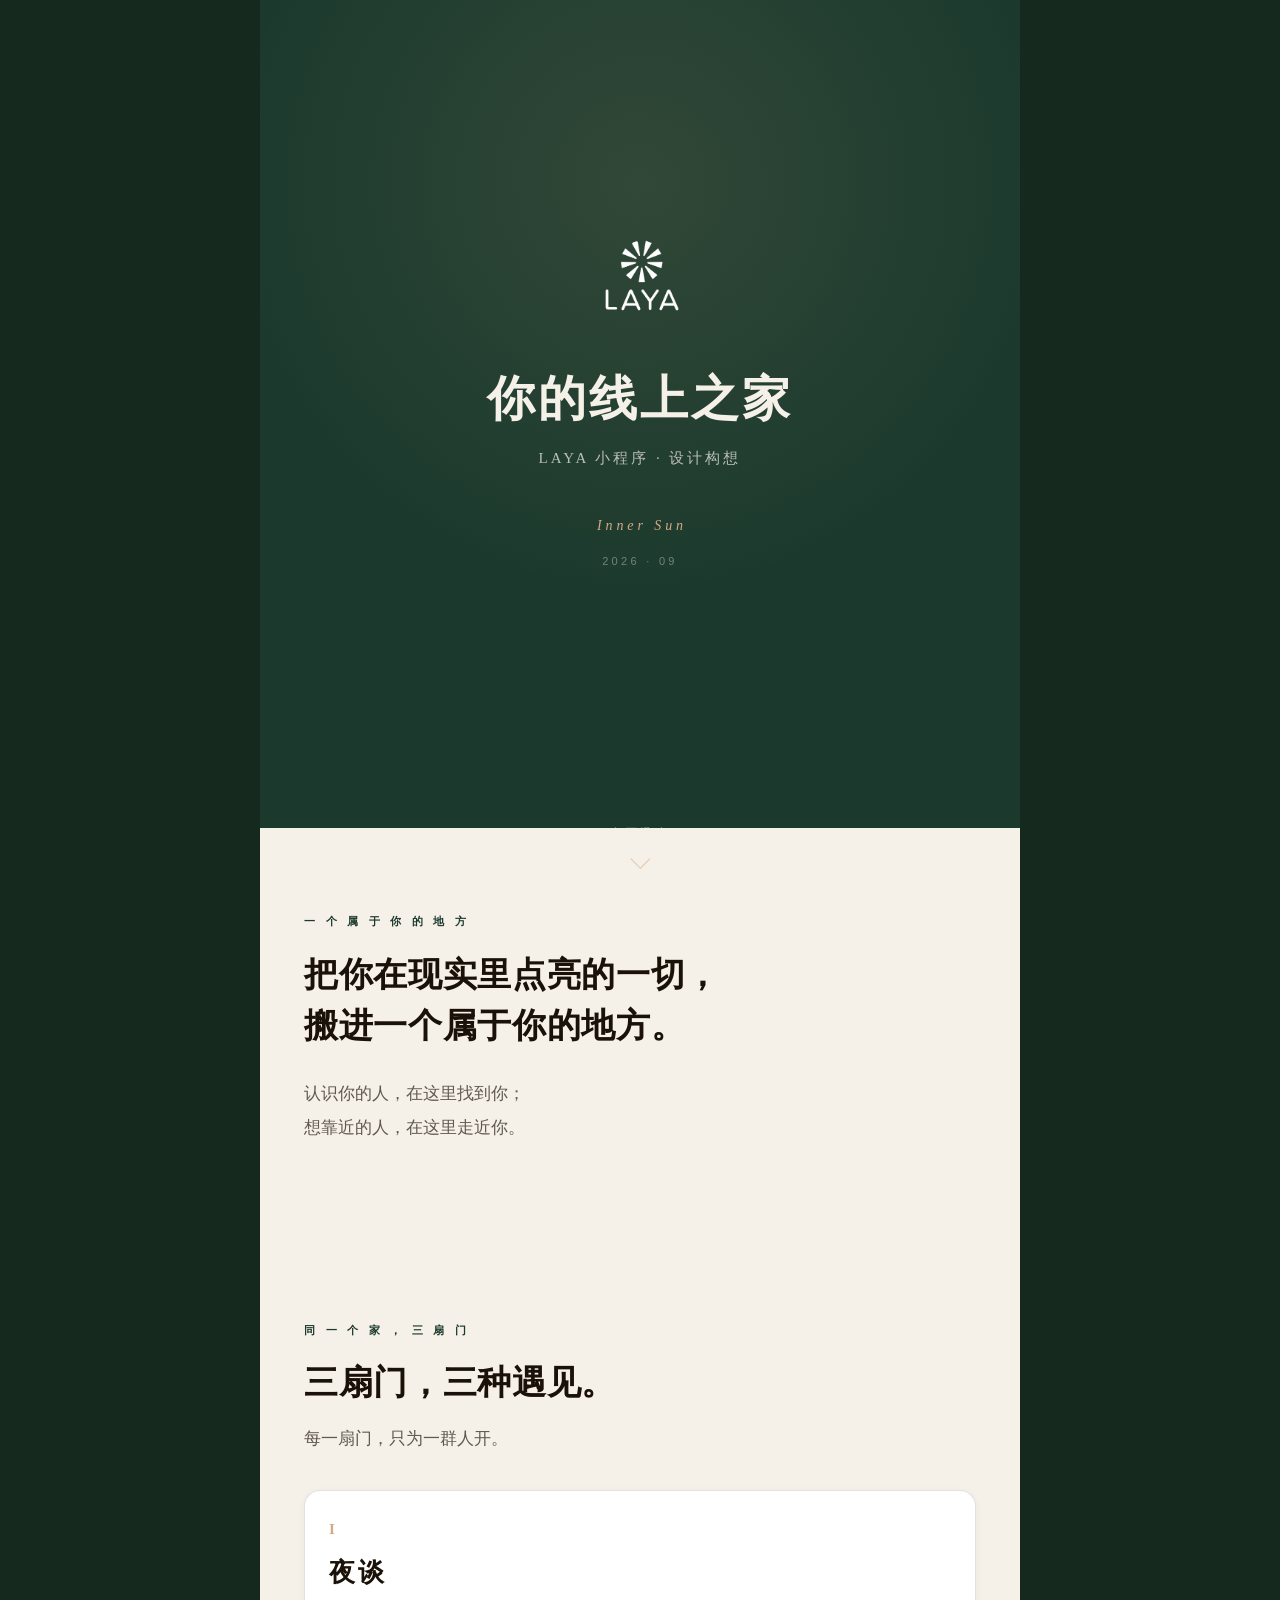
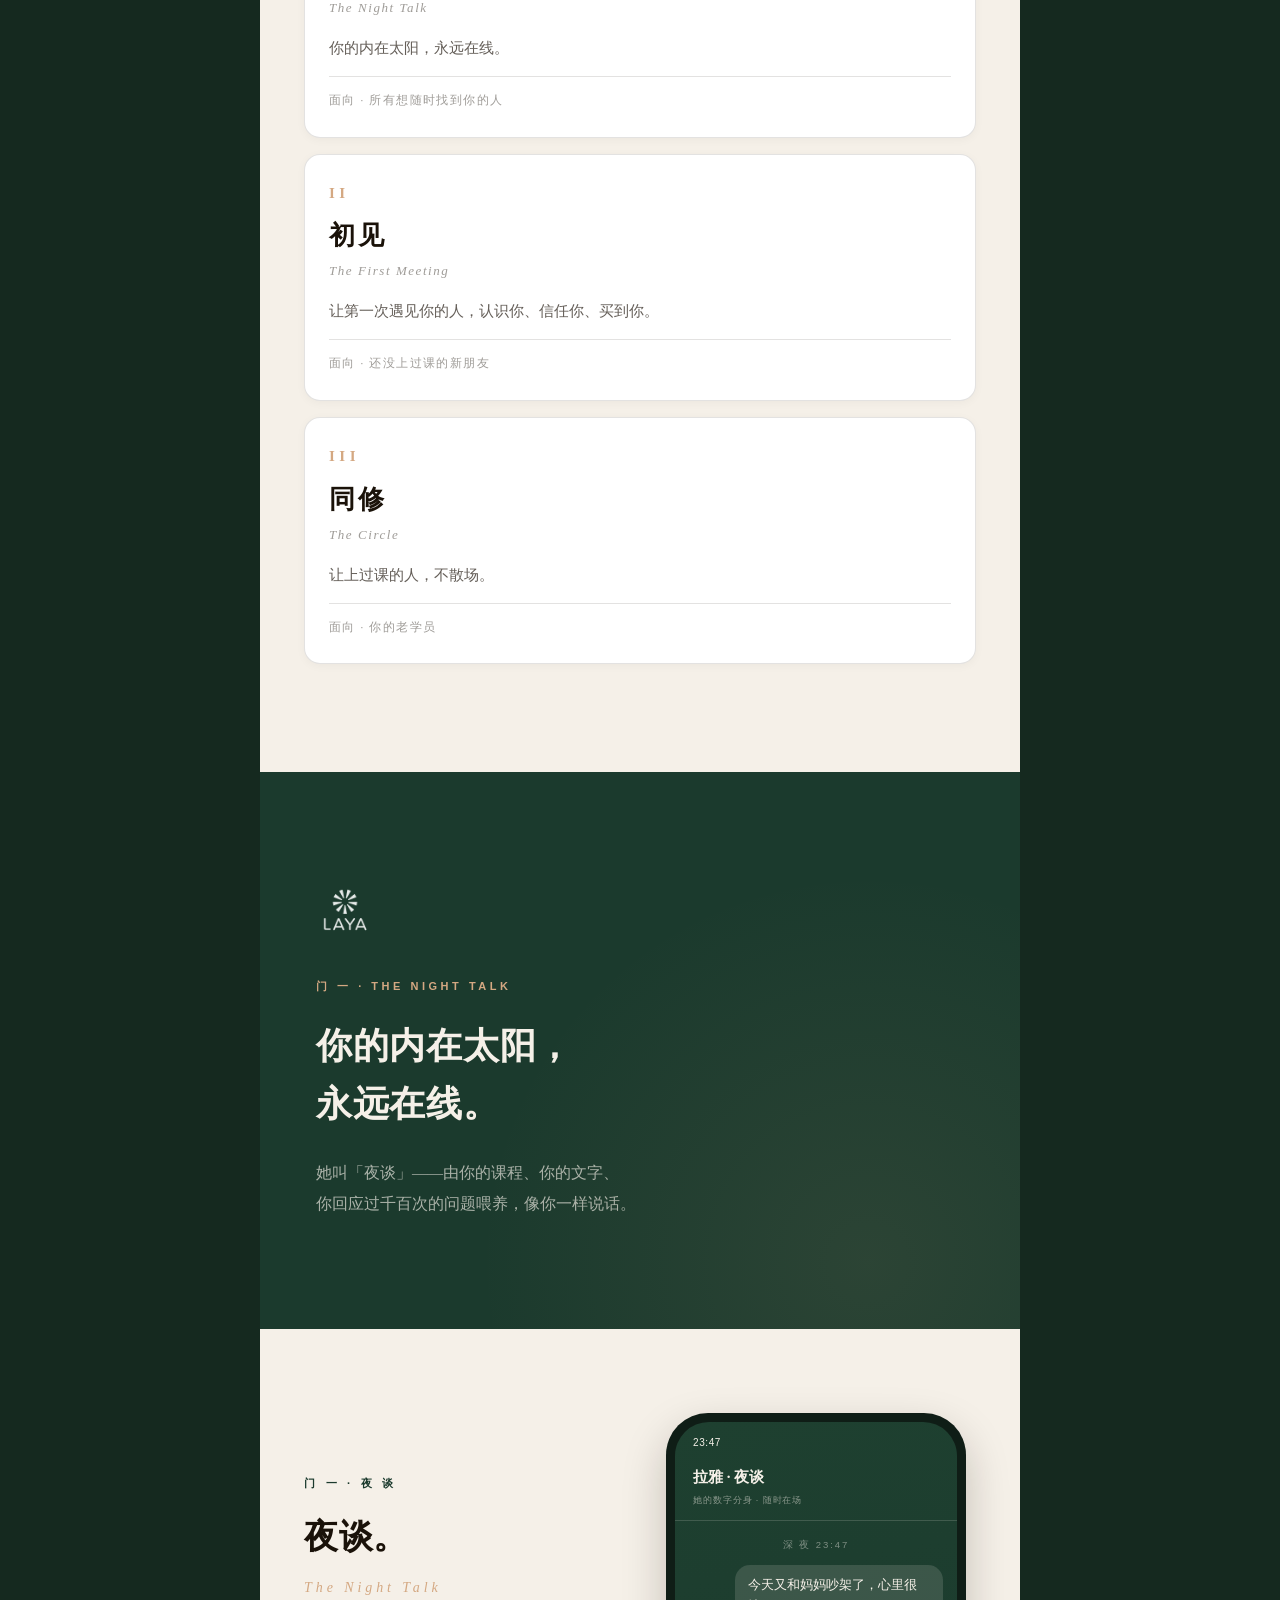
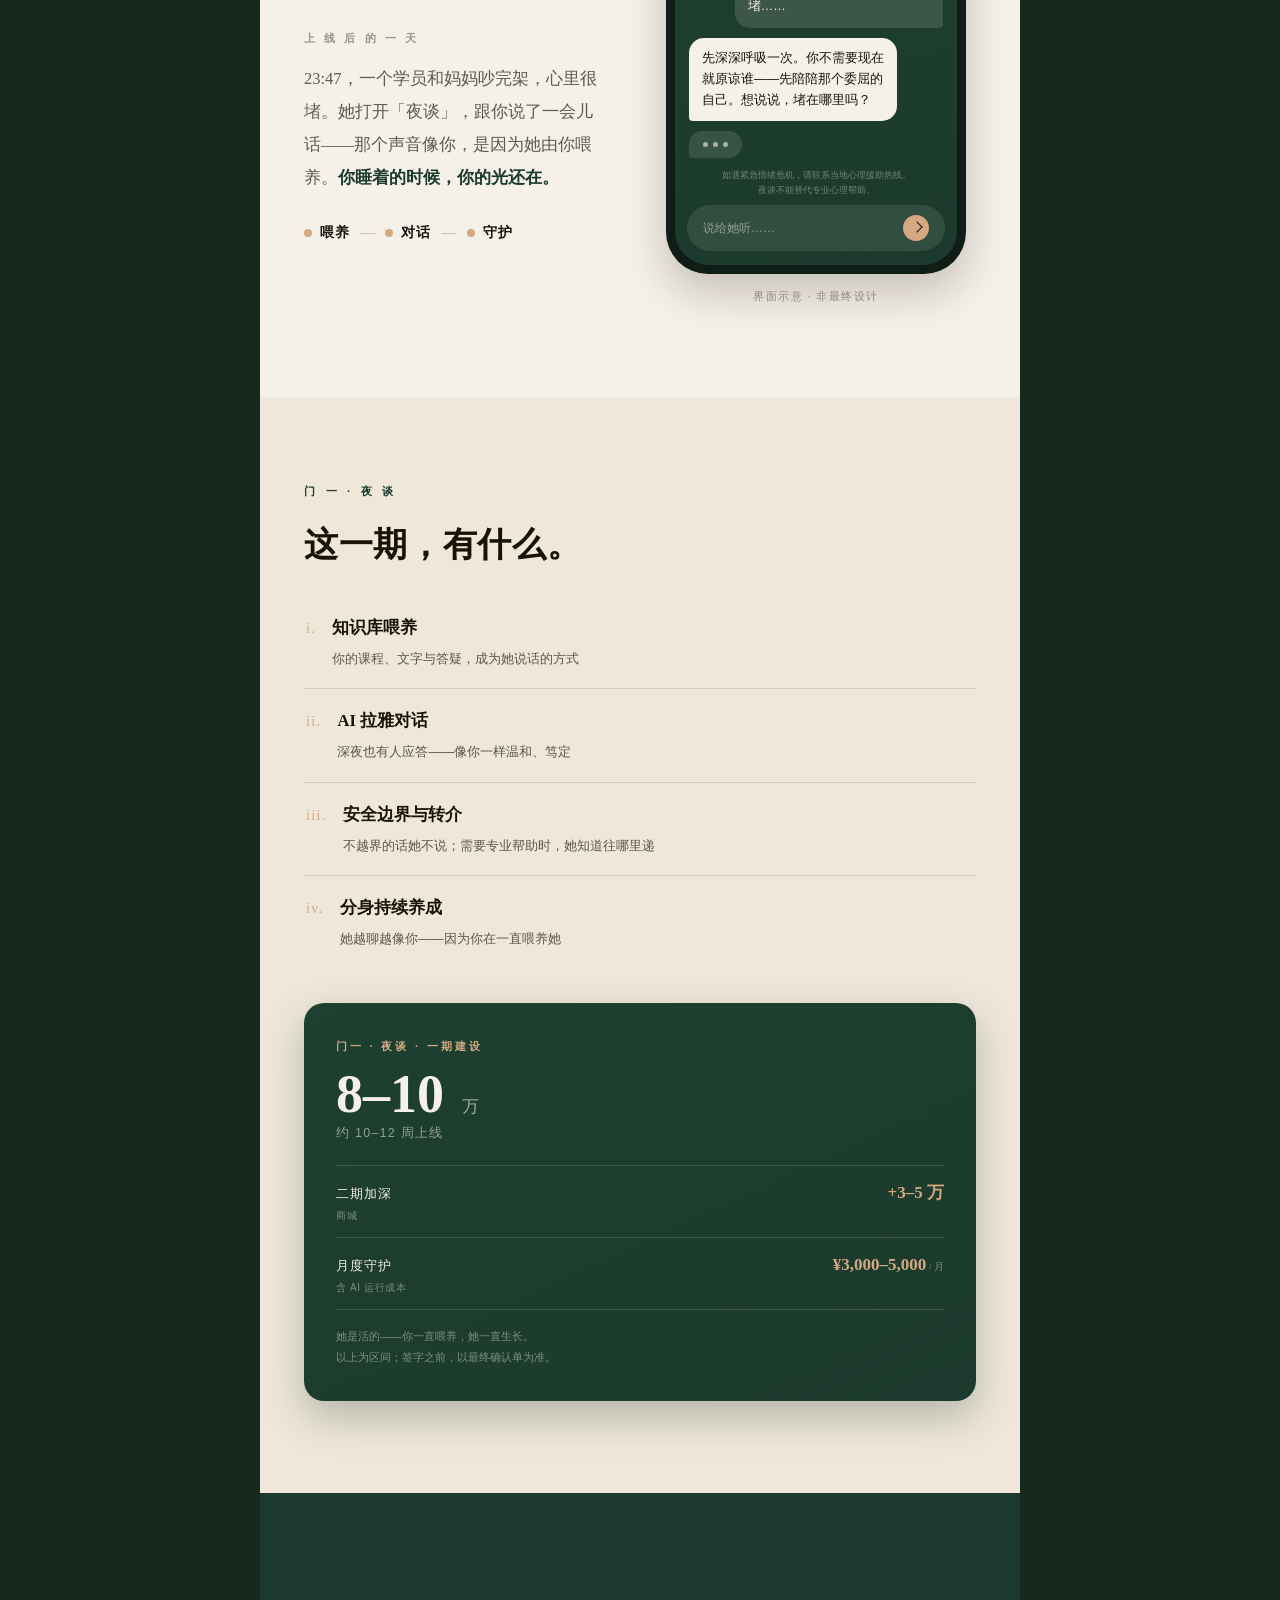
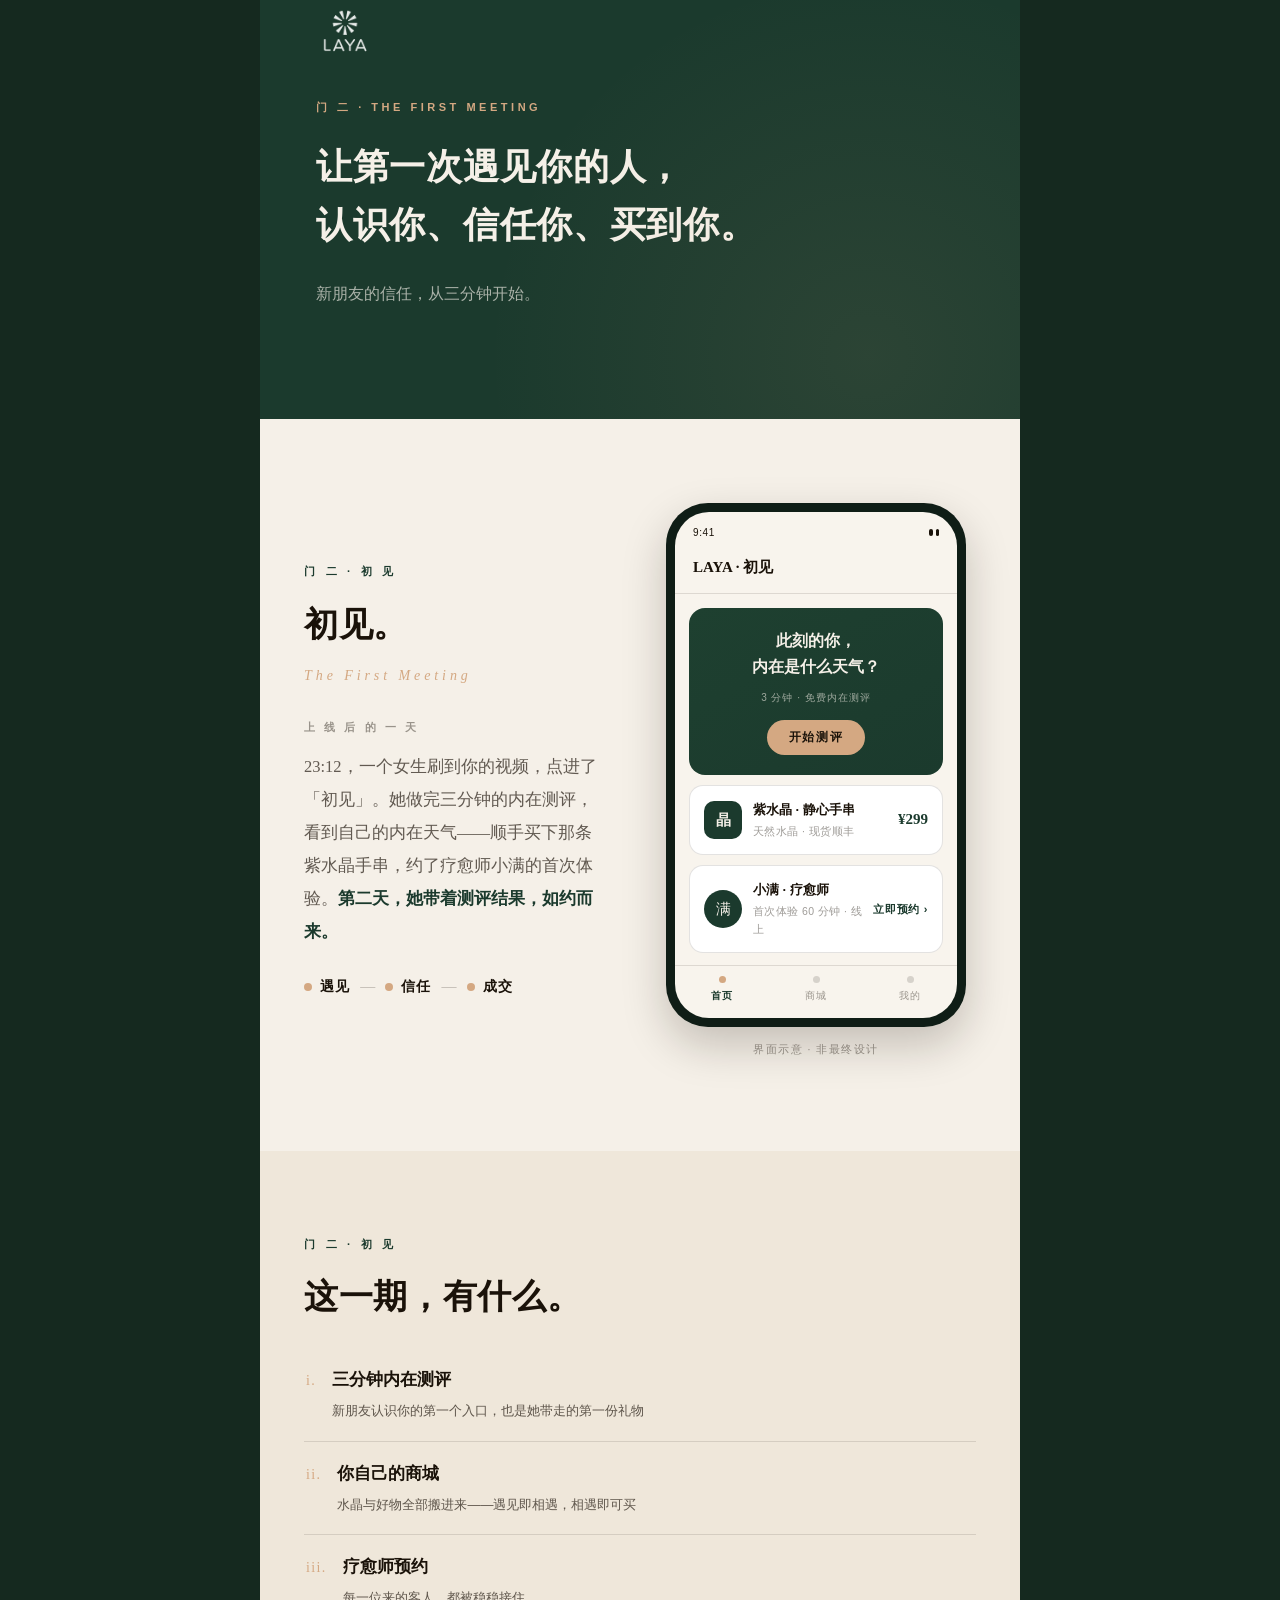
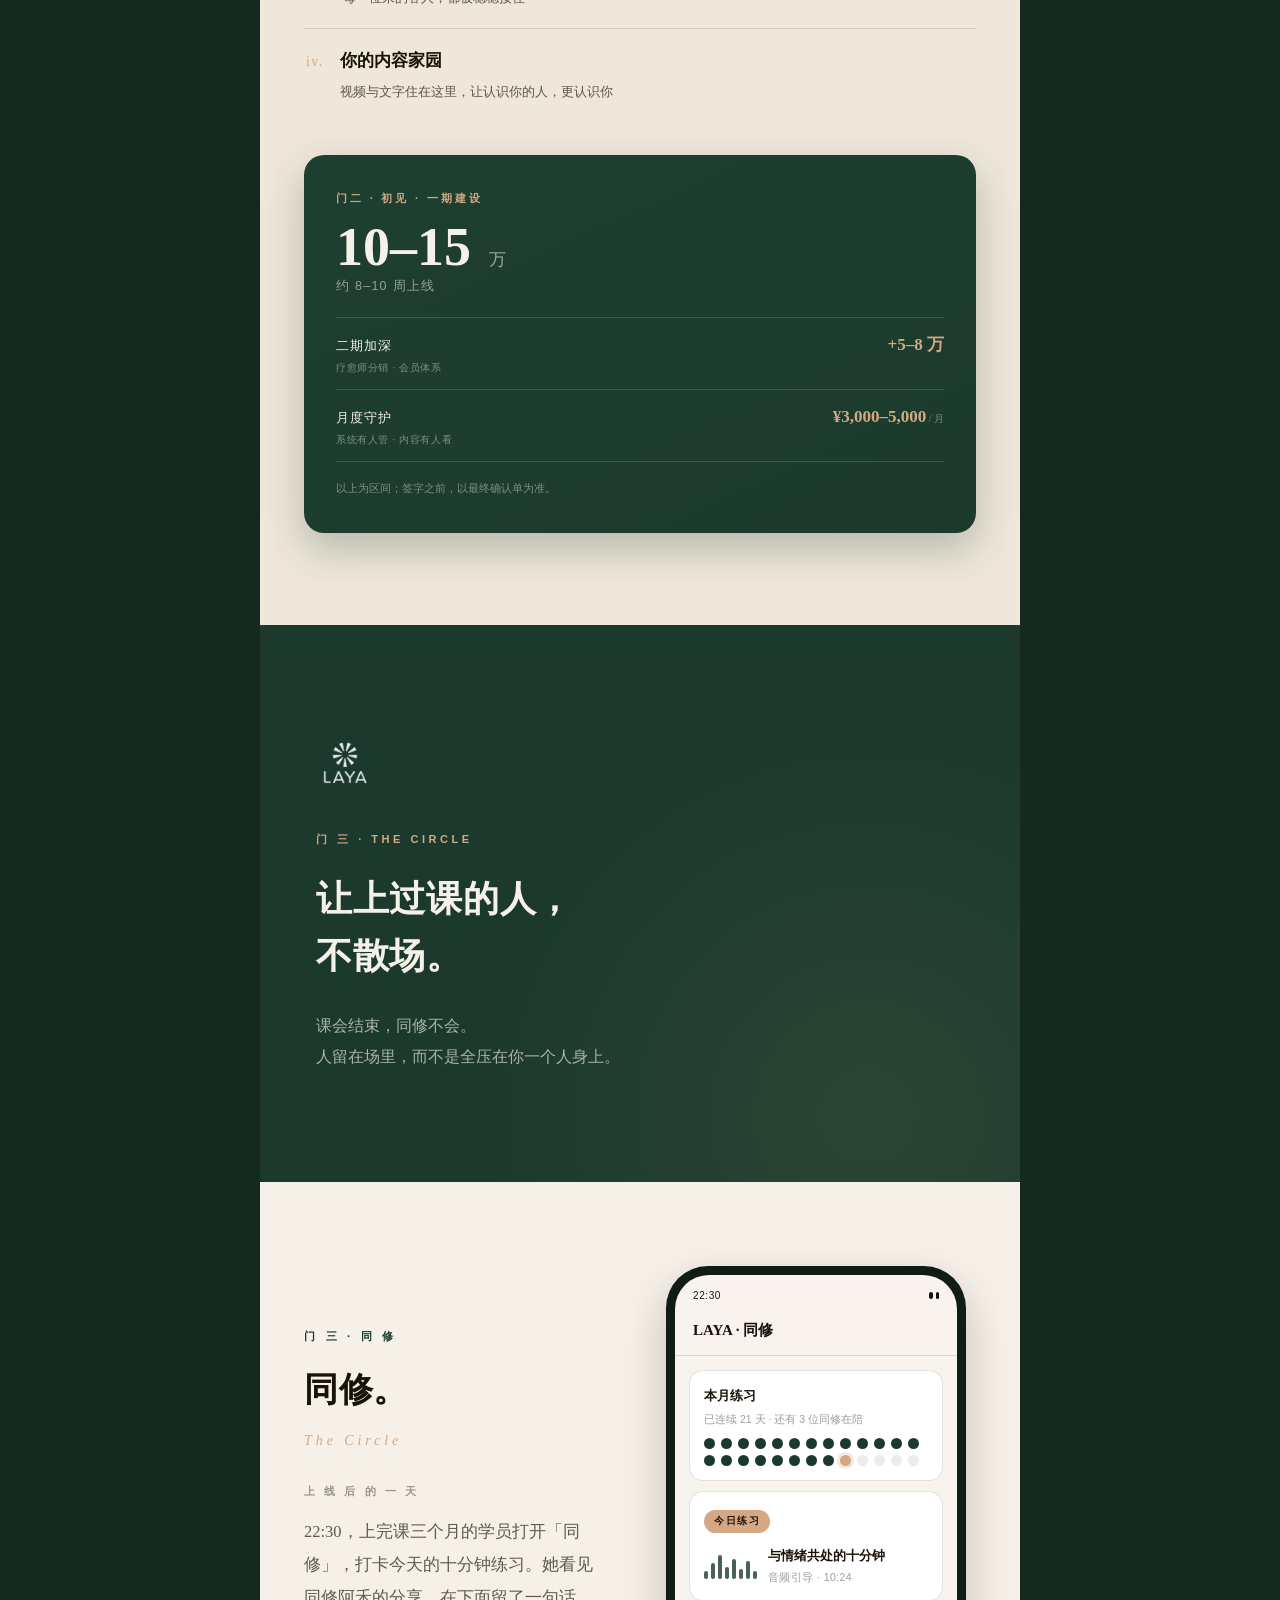
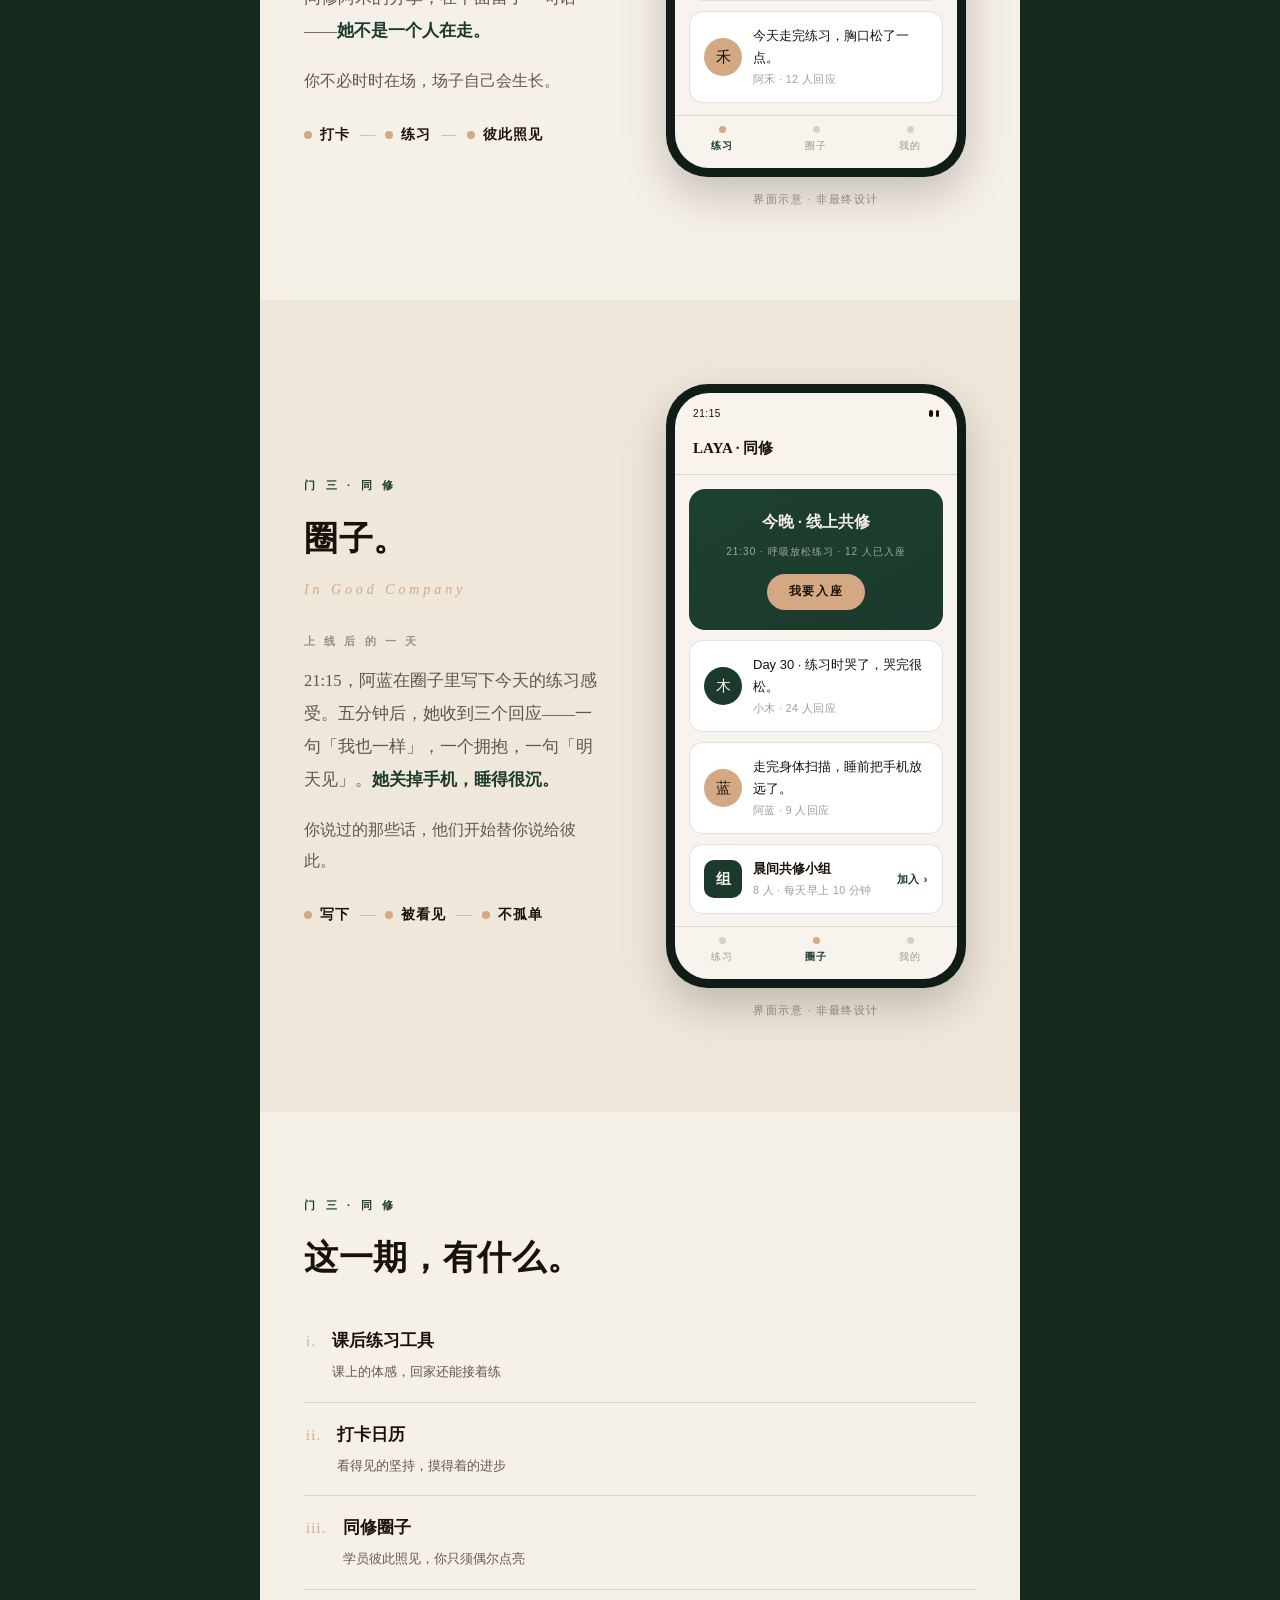
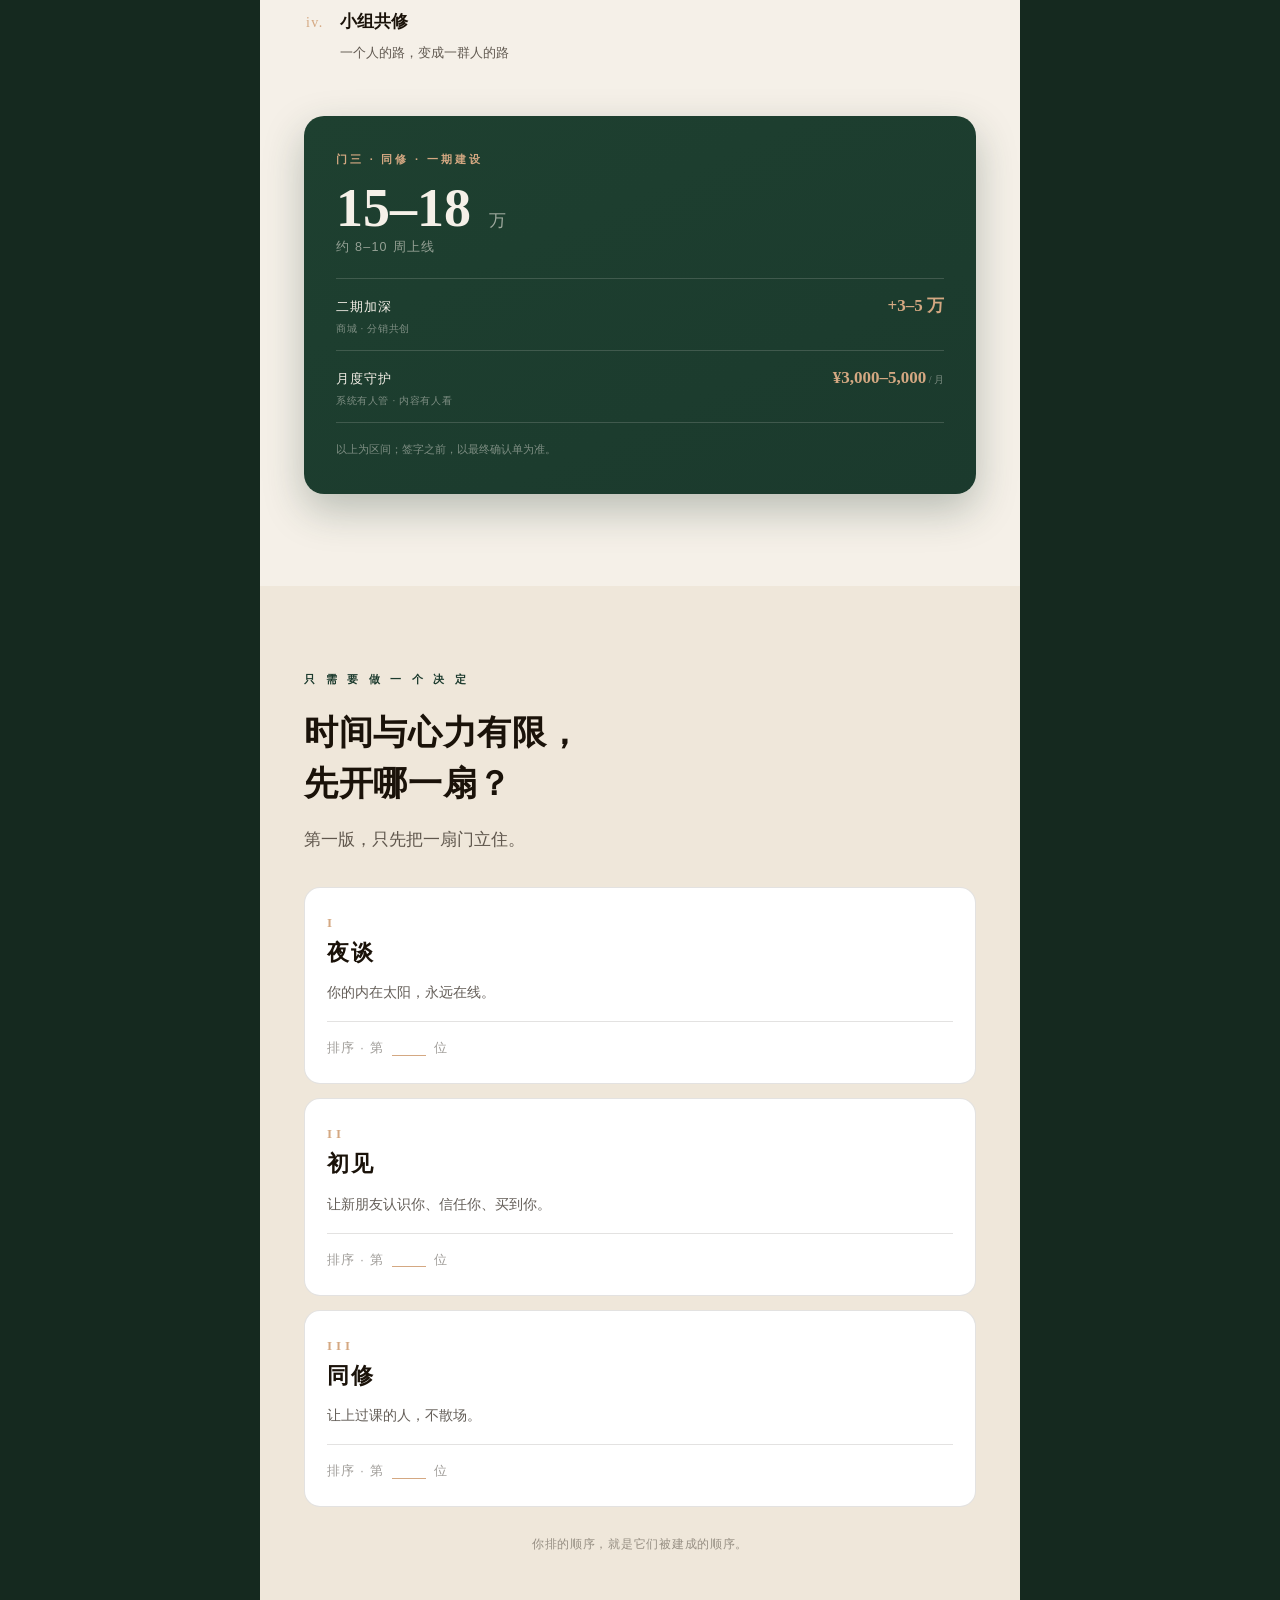
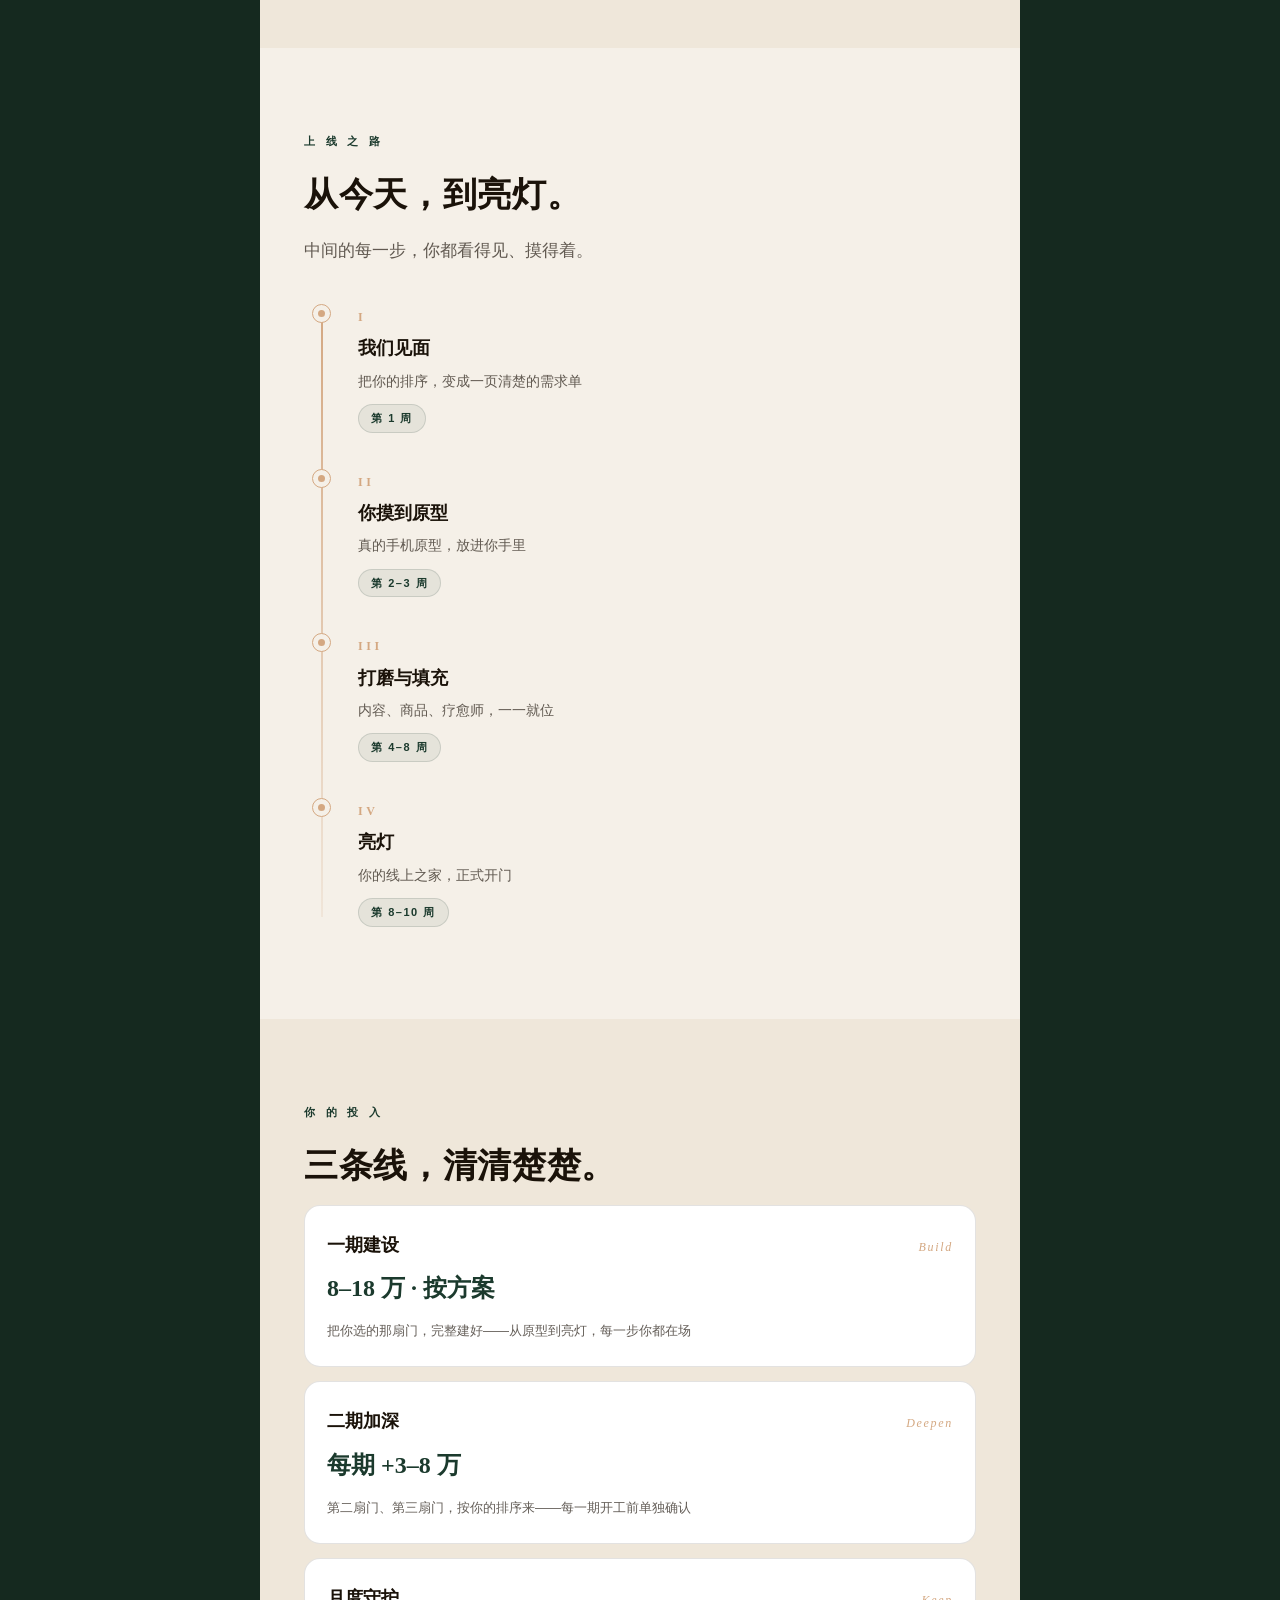
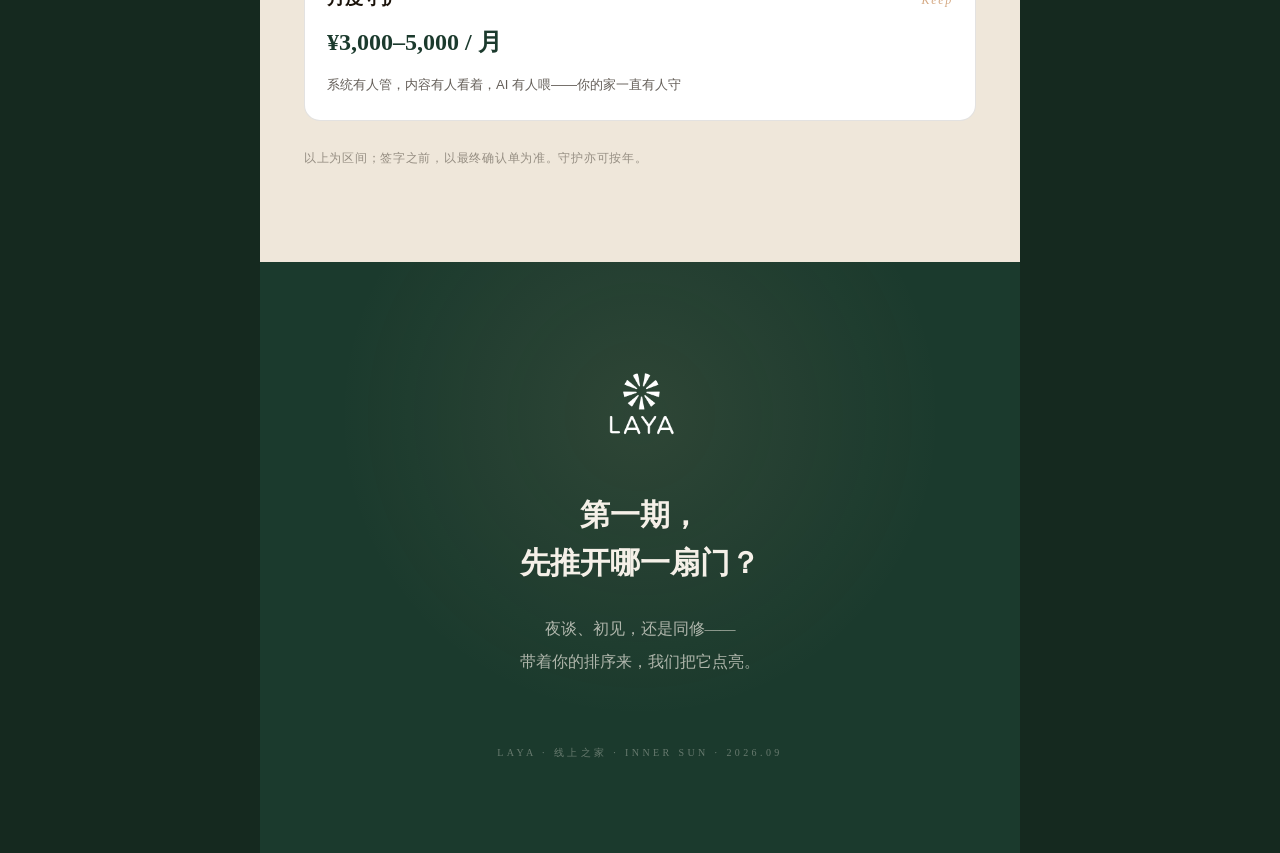
==== commit c1891b2f: "Redesign as mobile-first vertical scroll page" ====
--- a/index.html
+++ b/index.html
@@ -1,540 +1,677 @@
 <!DOCTYPE html>
-<html lang="zh-CN" data-theme="laya">
+<html lang="zh-CN">
 <head>
-<meta charset="utf-8"><meta name="viewport" content="width=device-width,initial-scale=1">
-<meta name="x-content-type" content="presentation" />
-<meta name="x-presentation-version" content="1.0" />
-<meta name="x-presentation-indicator" content="deck-stage .slide" />
+<meta charset="utf-8">
+<meta name="viewport" content="width=device-width,initial-scale=1,viewport-fit=cover">
 <title>你的线上之家 · LAYA 小程序设计构想</title>
-<link rel="stylesheet" href="./_shared/fonts.css">
-<link rel="stylesheet" href="./_shared/base.css">
-<link id="theme-link" rel="stylesheet" href="./_shared/themes/laya.css">
-<link rel="stylesheet" href="./_shared/animations/animations.css">
 <style>
-  .cover-center{display:flex;flex-direction:column;align-items:center;justify-content:center;text-align:center;height:100%}
-  .cover-logo{width:138px;margin-bottom:44px}
-  .cover-title{font-family:var(--font-display);font-size:96px;font-weight:600;line-height:1.15;color:#F5F0E8;margin:0;letter-spacing:.04em}
-  .cover-sub{font-family:var(--font-display);font-size:26px;color:rgba(245,240,232,.74);margin:22px 0 0;letter-spacing:.14em}
-  .cover-latin{font-family:var(--font-latin);font-style:italic;font-size:21px;letter-spacing:.5em;color:#D4A882;margin:54px 0 0;padding-left:.5em}
-  .cover-date{font-size:13px;letter-spacing:.3em;color:rgba(245,240,232,.4);margin:16px 0 0}
-  .closing-logo{width:132px;margin-bottom:40px}
-  .closing-title{font-family:var(--font-display);font-size:66px;font-weight:600;line-height:1.4;color:#F5F0E8;margin:0}
-  .closing-sub{font-family:var(--font-display);font-size:24px;color:rgba(245,240,232,.68);margin:28px 0 0;line-height:1.8}
-  .layout-body{display:flex;flex-direction:column;flex:1;justify-content:center}
-  .offer-layout{display:grid;grid-template-columns:1fr 470px;gap:64px;align-items:start;flex:1;margin-top:20px}
-  .phone-note{font-size:12px;color:var(--text-3);text-align:center;margin:16px 0 0;letter-spacing:.08em}
-  .rank-foot{margin-top:36px;font-size:15px;color:var(--text-3);letter-spacing:.1em}
-  .money-foot{margin-top:30px;font-size:13px;color:var(--text-3);letter-spacing:.06em}
-  .demo-layout > div:last-child{display:flex;flex-direction:column;align-items:center;justify-content:center}
-  .demo-flip{grid-template-columns:400px 1fr}
-  .demo-flip > div:first-child{display:flex;flex-direction:column;align-items:center;justify-content:center}
+:root{
+  --green:#1B3A2D;
+  --green-2:#234838;
+  --green-3:#15291F;
+  --gold:#D4A882;
+  --gold-soft:rgba(212,168,130,.55);
+  --ivory:#F5F0E8;
+  --ivory-2:#EFE7DA;
+  --card:#FFFFFF;
+  --ink:#1A1209;
+  --t2:rgba(26,18,9,.68);
+  --t3:rgba(26,18,9,.42);
+  --line:rgba(26,18,9,.12);
+  --line-iv:rgba(245,240,232,.16);
+  --serif:'Noto Serif SC','Source Han Serif SC','Songti SC','STSong','SimSun',serif;
+  --sans:-apple-system,BlinkMacSystemFont,'PingFang SC','HarmonyOS Sans SC','Microsoft YaHei',sans-serif;
+  --latin:'Cormorant Garamond',Georgia,'Times New Roman',serif;
+}
+*{margin:0;padding:0;box-sizing:border-box;-webkit-tap-highlight-color:transparent}
+html{scroll-behavior:smooth}
+body{background:var(--green-3);font-family:var(--sans);color:var(--ink);line-height:1.7;-webkit-font-smoothing:antialiased}
+.page{max-width:560px;margin:0 auto;background:var(--ivory);overflow-x:hidden}
+img{display:block;max-width:100%}
+
+/* ===== 滚动进度条 ===== */
+#bar{position:fixed;top:0;left:0;height:3px;width:0;background:linear-gradient(90deg,var(--gold),#E8C9A8);z-index:99;transition:width .1s linear}
+
+/* ===== 通用 ===== */
+.sec{padding:64px 26px 72px;position:relative}
+.kicker{font-size:11px;letter-spacing:.34em;color:var(--green);font-weight:600;margin-bottom:18px;text-transform:uppercase}
+h2.big{font-family:var(--serif);font-size:29px;font-weight:600;line-height:1.5;letter-spacing:.02em;margin-bottom:14px}
+.lede{font-family:var(--serif);font-size:17px;line-height:2;color:var(--t2)}
+.latin{font-family:var(--latin);font-style:italic;color:var(--gold);letter-spacing:.28em;font-size:14px}
+.footnote{font-size:12px;color:var(--t3);letter-spacing:.06em;line-height:1.9}
+
+/* ===== 封面 ===== */
+.cover{min-height:92vh;display:flex;flex-direction:column;align-items:center;justify-content:center;text-align:center;
+  background:radial-gradient(circle at 50% 22%,rgba(212,168,130,.12),transparent 55%),var(--green);
+  padding:80px 26px 110px}
+.cover .logo{width:96px;margin-bottom:36px}
+.cover h1{font-family:var(--serif);font-size:40px;font-weight:600;color:var(--ivory);letter-spacing:.06em;line-height:1.3}
+.cover .sub{font-family:var(--serif);font-size:15px;color:rgba(245,240,232,.72);letter-spacing:.2em;margin-top:16px}
+.cover .latin{margin-top:42px;padding-left:.28em}
+.cover .date{font-size:11px;letter-spacing:.3em;color:rgba(245,240,232,.4);margin-top:14px}
+.scroll-cue{position:absolute;bottom:34px;left:50%;transform:translateX(-50%);display:flex;flex-direction:column;align-items:center;gap:10px;color:rgba(245,240,232,.55);font-size:11px;letter-spacing:.3em}
+.scroll-cue .chev{width:14px;height:14px;border-right:1.5px solid var(--gold-soft);border-bottom:1.5px solid var(--gold-soft);transform:rotate(45deg);animation:cue 1.6s ease-in-out infinite}
+@keyframes cue{0%,100%{opacity:.35;transform:rotate(45deg) translate(0,0)}50%{opacity:1;transform:rotate(45deg) translate(4px,4px)}}
+
+/* ===== 愿景 ===== */
+.vision{padding-top:84px;padding-bottom:84px}
+.vision h2{font-size:27px}
+.vision .lede{margin-top:26px}
+
+/* ===== 三扇门 ===== */
+.door-card{background:var(--card);border:1px solid var(--line);border-radius:16px;padding:26px 24px;margin-bottom:16px;position:relative;box-shadow:0 2px 10px rgba(26,18,9,.04)}
+.door-card .no{font-family:var(--latin);font-size:15px;letter-spacing:.3em;color:var(--gold);font-weight:600}
+.door-card .name{font-family:var(--serif);font-size:26px;font-weight:600;margin:8px 0 2px;letter-spacing:.1em}
+.door-card .lt{font-family:var(--latin);font-style:italic;font-size:13px;color:var(--t3);letter-spacing:.12em}
+.door-card .promise{font-family:var(--serif);font-size:15px;color:var(--t2);margin-top:16px;line-height:1.8}
+.door-card .for{margin-top:14px;padding-top:14px;border-top:1px solid var(--line);font-size:11.5px;letter-spacing:.12em;color:var(--t3)}
+
+/* ===== 分隔页（门承诺） ===== */
+.divider{background:var(--green);padding:88px 30px;position:relative;overflow:hidden}
+.divider::after{content:'';position:absolute;inset:0;background:radial-gradient(circle at 80% 88%,rgba(212,168,130,.09),transparent 50%);pointer-events:none}
+.divider .logo{width:56px;margin-bottom:34px;opacity:.9}
+.divider .eyebrow{font-size:11px;letter-spacing:.32em;color:var(--gold);font-weight:600;margin-bottom:22px}
+.divider h2{font-family:var(--serif);font-size:30px;font-weight:600;line-height:1.6;color:var(--ivory);letter-spacing:.02em}
+.divider .sub{font-family:var(--serif);font-size:15.5px;color:rgba(245,240,232,.66);margin-top:24px;line-height:2}
+
+/* ===== 故事 + 手机 ===== */
+.story-eyebrow{font-size:11px;letter-spacing:.28em;color:var(--t3);margin:30px 0 14px;font-weight:600}
+.story-text{font-family:var(--serif);font-size:16.5px;line-height:2;color:var(--t2)}
+.story-text em{font-style:normal;color:var(--green);font-weight:600}
+.story-extra{font-family:var(--serif);font-size:15.5px;line-height:2;color:var(--t2);margin-top:18px}
+.beats{display:flex;align-items:center;flex-wrap:wrap;gap:10px;margin-top:26px}
+.beat{display:flex;align-items:center;gap:8px}
+.beat i{width:8px;height:8px;border-radius:50%;background:var(--gold)}
+.beat span{font-size:14px;font-weight:600;letter-spacing:.08em;color:var(--ink)}
+.beat-arr{color:rgba(26,18,9,.28);font-family:var(--latin);font-size:15px}
+
+/* ===== 手机 mockup ===== */
+.phone{width:272px;margin:36px auto 0;background:#0F1D16;border-radius:42px;padding:9px;box-shadow:0 18px 44px rgba(26,18,9,.22)}
+.screen{border-radius:34px;overflow:hidden;display:flex;flex-direction:column;min-height:430px}
+.screen--green{background:linear-gradient(170deg,#1E4030,#1B3A2D);color:var(--ivory)}
+.screen--ivory{background:#F8F4ED;color:var(--ink)}
+.ph-status{display:flex;justify-content:space-between;align-items:center;padding:12px 18px 6px;font-size:10px;letter-spacing:.06em}
+.ph-capsule{display:inline-flex;gap:3px;align-items:center}
+.ph-capsule i{width:3.5px;height:7px;border-radius:2px;display:block}
+.ph-nav{padding:8px 18px 12px;font-family:var(--serif);font-size:15px;font-weight:600;border-bottom:1px solid var(--line-iv)}
+.screen--ivory .ph-nav{border-bottom:1px solid var(--line)}
+.ph-nav small{display:block;font-family:var(--sans);font-size:9px;font-weight:400;letter-spacing:.1em;margin-top:2px;color:rgba(245,240,232,.5)}
+.ph-body{flex:1;padding:14px 14px 10px;display:flex;flex-direction:column;gap:10px}
+.ph-timechip{align-self:center;font-size:9.5px;letter-spacing:.2em;color:rgba(245,240,232,.45);padding:2px 10px}
+.bub{max-width:82%;padding:10px 13px;border-radius:15px;font-size:12.5px;line-height:1.7}
+.bub--me{align-self:flex-end;background:rgba(245,240,232,.14);border-bottom-right-radius:4px;color:var(--ivory)}
+.bub--ai{align-self:flex-start;background:var(--ivory);border-bottom-left-radius:4px;color:var(--ink)}
+.typing{display:flex;gap:5px;align-self:flex-start;padding:11px 14px;background:rgba(245,240,232,.12);border-radius:15px;border-bottom-left-radius:4px}
+.typing i{width:5px;height:5px;border-radius:50%;background:rgba(245,240,232,.6);animation:tp 1.2s infinite}
+.typing i:nth-child(2){animation-delay:.2s}.typing i:nth-child(3){animation-delay:.4s}
+@keyframes tp{0%,60%,100%{opacity:.25;transform:translateY(0)}30%{opacity:1;transform:translateY(-2px)}}
+.ph-safety{font-size:8.5px;line-height:1.7;color:rgba(245,240,232,.4);text-align:center;margin:auto 0 8px;padding:0 14px}
+.ph-input{display:flex;align-items:center;gap:10px;margin:0 12px 14px;padding:10px 16px;background:rgba(245,240,232,.1);border-radius:999px;font-size:12px;color:rgba(245,240,232,.5)}
+.ph-input .send{width:26px;height:26px;border-radius:50%;background:var(--gold);flex-shrink:0;position:relative}
+.ph-input .send::after{content:'';position:absolute;top:8px;left:10px;width:7px;height:7px;border-top:1.6px solid #1A1209;border-right:1.6px solid #1A1209;transform:rotate(45deg)}
+.hero-card{background:linear-gradient(150deg,#1E4030,#1B3A2D);border-radius:16px;padding:20px 18px;color:var(--ivory);text-align:center}
+.hero-card .ht{font-family:var(--serif);font-size:15.5px;font-weight:600;line-height:1.7}
+.hero-card .hs{font-size:10px;color:rgba(245,240,232,.6);letter-spacing:.1em;margin:8px 0 14px}
+.hero-card .hb{display:inline-block;font-size:11.5px;letter-spacing:.14em;background:var(--gold);color:var(--ink);font-weight:600;padding:8px 22px;border-radius:999px}
+.ph-card{background:var(--card);border:1px solid var(--line);border-radius:14px;padding:13px 14px}
+.ph-row{display:flex;align-items:center;gap:11px}
+.ph-thumb{width:38px;height:38px;border-radius:10px;display:flex;align-items:center;justify-content:center;font-size:15px;font-weight:600;flex-shrink:0}
+.ph-avatar{width:38px;height:38px;border-radius:50%;background:var(--green);color:var(--ivory);display:flex;align-items:center;justify-content:center;font-size:15px;flex-shrink:0}
+.ph-name{font-size:13px;font-weight:600}
+.ph-sub{font-size:10.5px;color:var(--t3);margin-top:2px;letter-spacing:.04em}
+.ph-price{font-family:var(--latin);font-size:15px;font-weight:700;color:var(--green)}
+.ph-link{font-size:11px;color:var(--green);font-weight:600;letter-spacing:.06em;flex-shrink:0}
+.ph-tagpill{display:inline-block;font-size:9.5px;letter-spacing:.16em;color:var(--ink);background:var(--gold);padding:3px 10px;border-radius:999px;font-weight:600}
+.ph-wave{display:flex;align-items:flex-end;gap:3px;height:26px;flex-shrink:0}
+.ph-wave i{width:4px;border-radius:2px;background:var(--green);opacity:.8}
+.cal-card{background:var(--card);border:1px solid var(--line);border-radius:14px;padding:14px}
+.cal-card .ct{font-size:13px;font-weight:700}
+.cal-card .cs{font-size:10.5px;color:var(--t3);margin:3px 0 10px}
+.cal-dots{display:flex;flex-wrap:wrap;gap:6px}
+.cal-dots i{width:11px;height:11px;border-radius:50%;background:rgba(26,18,9,.08)}
+.cal-dots i.on{background:var(--green)}
+.cal-dots i.now{background:var(--gold);box-shadow:0 0 0 3px rgba(212,168,130,.25)}
+.ph-tabbar{display:flex;border-top:1px solid var(--line);padding:10px 0 14px;margin-top:2px}
+.ph-tab{flex:1;text-align:center;font-size:10px;color:var(--t3);display:flex;flex-direction:column;align-items:center;gap:4px;letter-spacing:.08em}
+.ph-tab .dot-t{width:7px;height:7px;border-radius:50%;background:rgba(26,18,9,.15)}
+.ph-tab.is-active{color:var(--green);font-weight:700}
+.ph-tab.is-active .dot-t{background:var(--gold)}
+.phone-note{text-align:center;font-size:10.5px;color:var(--t3);letter-spacing:.14em;margin-top:14px}
+
+/* ===== 这一期有什么 ===== */
+.offer-list{list-style:none;margin-top:26px}
+.offer-list li{display:flex;gap:16px;padding:18px 2px;border-bottom:1px solid var(--line)}
+.offer-list li:last-child{border-bottom:none}
+.ol-no{font-family:var(--latin);font-size:14px;color:var(--gold);letter-spacing:.1em;padding-top:3px;flex-shrink:0}
+.ol-name{font-family:var(--serif);font-size:16.5px;font-weight:600}
+.ol-desc{font-size:13px;color:var(--t2);margin-top:5px;line-height:1.8}
+
+.price-card{margin-top:34px;background:linear-gradient(155deg,#1E4030,#1B3A2D);border-radius:20px;padding:28px 24px;color:var(--ivory);box-shadow:0 16px 40px rgba(27,58,45,.28)}
+.pc-label{font-size:11px;letter-spacing:.26em;color:var(--gold);font-weight:600}
+.pc-main{font-family:var(--latin);font-size:46px;font-weight:700;color:var(--ivory);margin:12px 0 2px;line-height:1}
+.pc-main small{font-size:17px;font-weight:500;color:rgba(245,240,232,.6);letter-spacing:.1em;margin-left:4px}
+.pc-sub{font-size:12.5px;color:rgba(245,240,232,.55);letter-spacing:.1em}
+.pc-rows{margin-top:20px;border-top:1px solid var(--line-iv)}
+.pc-row{display:flex;justify-content:space-between;align-items:baseline;gap:12px;padding:13px 0;border-bottom:1px solid var(--line-iv)}
+.pc-row .k{font-size:13px;letter-spacing:.08em}
+.pc-row .k small{display:block;font-size:10px;color:rgba(245,240,232,.45);margin-top:2px;letter-spacing:.06em}
+.pc-row .v{font-family:var(--latin);font-size:17px;font-weight:700;color:var(--gold);white-space:nowrap}
+.pc-row .v small{font-size:10px;font-weight:400;color:rgba(245,240,232,.45)}
+.pc-foot{font-size:11px;color:rgba(245,240,232,.45);line-height:1.9;margin-top:16px}
+
+/* ===== 排优先级 ===== */
+.rank-card{background:var(--card);border:1px solid var(--line);border-radius:16px;padding:24px 22px;margin-bottom:14px}
+.rank-card .name{font-family:var(--serif);font-size:22px;font-weight:600;letter-spacing:.1em}
+.rank-slot{margin-top:16px;padding-top:16px;border-top:1px solid var(--line);font-size:12.5px;color:var(--t3);letter-spacing:.1em;display:flex;align-items:center;gap:8px}
+.rank-slot .blank{display:inline-block;width:34px;border-bottom:1.5px solid var(--gold);height:14px}
+
+/* ===== 上线之路 ===== */
+.path{margin-top:34px;position:relative}
+.path::before{content:'';position:absolute;left:17px;top:10px;bottom:10px;width:1.5px;background:linear-gradient(var(--gold),rgba(212,168,130,.15))}
+.pstep{position:relative;padding:0 0 34px 54px}
+.pstep:last-child{padding-bottom:0}
+.pstep .dot{position:absolute;left:8px;top:2px;width:19px;height:19px;border-radius:50%;background:var(--ivory);border:1.5px solid var(--gold);display:flex;align-items:center;justify-content:center}
+.pstep .dot::after{content:'';width:7px;height:7px;border-radius:50%;background:var(--gold)}
+.pstep .no{font-family:var(--latin);font-size:12px;letter-spacing:.3em;color:var(--gold);font-weight:700}
+.pstep h4{font-family:var(--serif);font-size:18px;font-weight:600;margin:4px 0 6px}
+.pstep p{font-size:13.5px;color:var(--t2);line-height:1.8}
+.pstep .when{display:inline-block;margin-top:10px;font-size:11px;letter-spacing:.14em;color:var(--green);background:rgba(27,58,45,.07);border:1px solid rgba(27,58,45,.14);padding:4px 12px;border-radius:999px;font-weight:600}
+
+/* ===== 投入三线 ===== */
+.money-row{background:var(--card);border:1px solid var(--line);border-radius:16px;padding:24px 22px;margin-top:14px}
+.money-row .mn{display:flex;align-items:baseline;justify-content:space-between;gap:10px}
+.money-row .mn b{font-family:var(--serif);font-size:18px;font-weight:600}
+.money-row .mn small{font-family:var(--latin);font-style:italic;font-size:12px;color:var(--gold);letter-spacing:.14em}
+.money-row .mv{font-family:var(--latin);font-size:24px;font-weight:700;color:var(--green);margin-top:8px}
+.money-row p{font-size:13px;color:var(--t2);margin-top:10px;line-height:1.8}
+
+/* ===== 结尾 ===== */
+.closing{background:radial-gradient(circle at 50% 26%,rgba(212,168,130,.1),transparent 52%),var(--green);padding:100px 30px 90px;text-align:center}
+.closing .logo{width:84px;margin:0 auto 38px}
+.closing h2{font-family:var(--serif);font-size:30px;font-weight:600;color:var(--ivory);line-height:1.6}
+.closing p{font-family:var(--serif);font-size:15.5px;color:rgba(245,240,232,.68);margin-top:26px;line-height:2.1}
+.closing .fin{font-size:10px;letter-spacing:.34em;color:rgba(245,240,232,.35);margin-top:64px}
+
+/* ===== 入场动画 ===== */
+.rv{opacity:0;transform:translateY(26px);transition:opacity .9s cubic-bezier(.4,0,.2,1),transform .9s cubic-bezier(.4,0,.2,1)}
+.rv.in{opacity:1;transform:none}
+
+/* ===== 桌面增强 ===== */
+@media (min-width:720px){
+  .page{max-width:760px}
+  .sec{padding:84px 44px 92px}
+  h2.big{font-size:34px}
+  .cover h1{font-size:48px}
+  .divider{padding:110px 56px}
+  .divider h2{font-size:36px}
+  .story-grid{display:grid;grid-template-columns:1fr 320px;gap:56px;align-items:center}
+  .story-grid .story-copy{order:1}.story-grid .story-phone{order:2}
+  .phone{width:300px;margin:0 auto}
+  .price-card{padding:34px 32px}
+  .pc-main{font-size:54px}
+}
+@media (prefers-reduced-motion:reduce){
+  .rv{transition:none;opacity:1;transform:none}
+  .scroll-cue .chev,.typing i{animation:none}
+}
 </style>
 </head>
-<body data-themes="laya" data-theme-base="./_shared/themes/">
-<deck-stage width="1920" height="1080">
-
-  <!-- 1 · 封面 -->
-  <section class="slide laya-dark" data-deck-label="封面 · 你的线上之家" style="--bg-texture:radial-gradient(circle at 50% 24%,rgba(212,168,130,.10),transparent 52%)">
-    <div class="cover-center">
-      <img class="cover-logo anim-blur-in" data-anim="blur-in" src="assets/LAYA-Primary-Stacked-White-Master-v1.0.png" alt="LAYA">
-      <h1 class="cover-title">你的线上之家</h1>
-      <p class="cover-sub">LAYA 小程序 · 设计构想</p>
-      <p class="cover-latin">Inner Sun</p>
-      <p class="cover-date">2026 · 09</p>
-    </div>
-    <div class="deck-footer"><span>LAYA · 线上之家</span><span class="slide-number" data-current="1" data-total="17"></span></div>
-  </section>
-
-  <!-- 2 · 愿景 -->
-  <section class="slide" data-deck-label="一个属于你的地方">
-    <div class="layout-body">
-      <p class="kicker" style="margin:0 0 36px">一 个 属 于 你 的 地 方</p>
-      <h2 class="h2 anim-fade-up" data-anim="fade-up" style="font-size:64px;line-height:1.5">把你在现实里点亮的一切，<br>搬进一个属于你的地方。</h2>
-      <p class="lede anim-fade-up" data-anim="fade-up" style="font-family:var(--font-display);font-size:27px;line-height:2;margin-top:34px">认识你的人，在这里找到你；<br>想靠近的人，在这里走近你。</p>
-    </div>
-    <div class="deck-footer"><span>LAYA · 线上之家</span><span class="slide-number" data-current="2" data-total="17"></span></div>
-  </section>
-
-  <!-- 3 · 三扇门总览 -->
-  <section class="slide" data-deck-label="三扇门">
-    <div class="layout-body">
-      <p class="kicker" style="margin:0">同 一 个 家 ， 三 扇 门</p>
-      <h2 class="h2" style="margin:10px 0 8px">三扇门，三种遇见。</h2>
-      <p class="lede" style="margin:0 0 40px;font-size:20px">每一扇门，只为一群人开。</p>
-      <div class="grid g3 anim-stagger-list" data-anim="stagger-list" style="flex:1;align-content:start">
-        <div class="door-card">
-          <div class="door-no">I</div>
-          <div class="door-name">夜谈</div>
-          <div class="door-latin">The Night Talk</div>
-          <p class="door-promise">你的内在太阳，永远在线。</p>
-          <div class="door-for">面向 · 所有想随时找到你的人</div>
+<body>
+<div id="bar"></div>
+<main class="page">
+
+  <!-- 01 封面 -->
+  <header class="cover">
+    <img class="logo" src="assets/LAYA-Primary-Stacked-White-Master-v1.0.png" alt="LAYA">
+    <h1>你的线上之家</h1>
+    <p class="sub">LAYA 小程序 · 设计构想</p>
+    <p class="latin">Inner Sun</p>
+    <p class="date">2026 · 09</p>
+    <div class="scroll-cue"><span>向下滑动</span><i class="chev"></i></div>
+  </header>
+
+  <!-- 02 愿景 -->
+  <section class="sec vision">
+    <p class="kicker rv">一 个 属 于 你 的 地 方</p>
+    <h2 class="big rv">把你在现实里点亮的一切，<br>搬进一个属于你的地方。</h2>
+    <p class="lede rv">认识你的人，在这里找到你；<br>想靠近的人，在这里走近你。</p>
+  </section>
+
+  <!-- 03 三扇门总览 -->
+  <section class="sec">
+    <p class="kicker rv">同 一 个 家 ， 三 扇 门</p>
+    <h2 class="big rv">三扇门，三种遇见。</h2>
+    <p class="lede rv" style="margin-bottom:34px">每一扇门，只为一群人开。</p>
+    <div class="door-card rv">
+      <div class="no">I</div>
+      <div class="name">夜谈</div>
+      <div class="lt">The Night Talk</div>
+      <p class="promise">你的内在太阳，永远在线。</p>
+      <div class="for">面向 · 所有想随时找到你的人</div>
+    </div>
+    <div class="door-card rv">
+      <div class="no">II</div>
+      <div class="name">初见</div>
+      <div class="lt">The First Meeting</div>
+      <p class="promise">让第一次遇见你的人，认识你、信任你、买到你。</p>
+      <div class="for">面向 · 还没上过课的新朋友</div>
+    </div>
+    <div class="door-card rv">
+      <div class="no">III</div>
+      <div class="name">同修</div>
+      <div class="lt">The Circle</div>
+      <p class="promise">让上过课的人，不散场。</p>
+      <div class="for">面向 · 你的老学员</div>
+    </div>
+  </section>
+
+  <!-- 04 门一承诺 -->
+  <section class="divider">
+    <img class="logo" src="assets/LAYA-Primary-Stacked-White-Master-v1.0.png" alt="LAYA">
+    <p class="eyebrow rv">门 一 · THE NIGHT TALK</p>
+    <h2 class="rv">你的内在太阳，<br>永远在线。</h2>
+    <p class="sub rv">她叫「夜谈」——由你的课程、你的文字、<br>你回应过千百次的问题喂养，像你一样说话。</p>
+  </section>
+
+  <!-- 05 夜谈故事 + 演示 -->
+  <section class="sec story-grid">
+    <div class="story-copy">
+      <p class="kicker rv">门 一 · 夜 谈</p>
+      <h2 class="big rv">夜谈。</h2>
+      <p class="latin rv">The Night Talk</p>
+      <p class="story-eyebrow rv">上 线 后 的 一 天</p>
+      <p class="story-text rv">23:47，一个学员和妈妈吵完架，心里很堵。她打开「夜谈」，跟你说了一会儿话——那个声音像你，是因为她由你喂养。<em>你睡着的时候，你的光还在。</em></p>
+      <div class="beats rv">
+        <div class="beat"><i></i><span>喂养</span></div><span class="beat-arr">—</span>
+        <div class="beat"><i></i><span>对话</span></div><span class="beat-arr">—</span>
+        <div class="beat"><i></i><span>守护</span></div>
+      </div>
+    </div>
+    <div class="story-phone">
+      <div class="phone rv">
+        <div class="screen screen--green">
+          <div class="ph-status"><span>23:47</span><span class="ph-capsule"><i></i><i></i></span></div>
+          <div class="ph-nav">拉雅 · 夜谈<small>她的数字分身 · 随时在场</small></div>
+          <div class="ph-body">
+            <div class="ph-timechip">深 夜 23:47</div>
+            <div class="bub bub--me">今天又和妈妈吵架了，心里很堵……</div>
+            <div class="bub bub--ai">先深深呼吸一次。你不需要现在就原谅谁——先陪陪那个委屈的自己。想说说，堵在哪里吗？</div>
+            <div class="typing"><i></i><i></i><i></i></div>
+          </div>
+          <p class="ph-safety">如遇紧急情绪危机，请联系当地心理援助热线。<br>夜谈不能替代专业心理帮助。</p>
+          <div class="ph-input"><span style="flex:1">说给她听……</span><span class="send"></span></div>
         </div>
-        <div class="door-card">
-          <div class="door-no">II</div>
-          <div class="door-name">初见</div>
-          <div class="door-latin">The First Meeting</div>
-          <p class="door-promise">让第一次遇见你的人，认识你、信任你、买到你。</p>
-          <div class="door-for">面向 · 还没上过课的新朋友</div>
-        </div>
-        <div class="door-card">
-          <div class="door-no">III</div>
-          <div class="door-name">同修</div>
-          <div class="door-latin">The Circle</div>
-          <p class="door-promise">让上过课的人，不散场。</p>
-          <div class="door-for">面向 · 你的老学员</div>
-        </div>
-      </div>
-    </div>
-    <div class="deck-footer"><span>LAYA · 线上之家</span><span class="slide-number" data-current="3" data-total="17"></span></div>
-  </section>
-
-  <!-- 4 · 门一承诺 · 夜谈 -->
-  <section class="slide laya-dark" data-deck-label="门一 · 夜谈" style="--bg-texture:radial-gradient(circle at 50% 100%,rgba(212,168,130,.10),transparent 46%)">
-    <img class="divider-logo" src="assets/LAYA-Primary-Stacked-White-Master-v1.0.png" alt="LAYA">
-    <div class="layout-body" style="padding-left:120px">
-      <p class="divider-eyebrow anim-fade-up" data-anim="fade-up">门 一 · THE NIGHT TALK</p>
-      <h2 class="divider-title anim-rise-in" data-anim="rise-in">你的内在太阳，<br>永远在线。</h2>
-      <p class="divider-sub">她叫「夜谈」——由你的课程、你的文字、<br>你回应过千百次的问题喂养，像你一样说话。</p>
-    </div>
-    <div class="deck-footer"><span>LAYA · 线上之家</span><span class="slide-number" data-current="4" data-total="17"></span></div>
-  </section>
-
-  <!-- 5 · 夜谈演示 -->
-  <section class="slide" data-deck-label="夜谈 · 界面与故事">
-    <div class="demo-layout">
-      <div class="demo-copy">
-        <h2 class="h2">夜谈。</h2>
-        <p class="demo-latin">The Night Talk</p>
-        <p class="story-eyebrow">上 线 后 的 一 天</p>
-        <p class="story-text anim-fade-up" data-anim="fade-up" style="max-width:40ch">23:47，一个学员和妈妈吵完架，心里很堵。她打开「夜谈」，跟你说了一会儿话——那个声音像你，是因为她由你喂养。<em>你睡着的时候，你的光还在。</em></p>
-        <div class="beat-row anim-fade-up" data-anim="fade-up">
-          <div class="beat"><span class="b-dot"></span><span class="b-txt">喂养</span></div>
-          <span class="beat-arr">—</span>
-          <div class="beat"><span class="b-dot"></span><span class="b-txt">对话</span></div>
-          <span class="beat-arr">—</span>
-          <div class="beat"><span class="b-dot"></span><span class="b-txt">守护</span></div>
-        </div>
-      </div>
-      <div>
-        <div class="phone anim-fade-up" data-anim="fade-up">
-          <div class="screen screen--green">
-            <div class="ph-status"><span style="color:#F5F0E8">23:47</span><span class="ph-capsule"><i style="background:#F5F0E8"></i><i style="background:#F5F0E8"></i></span></div>
-            <div class="ph-nav" style="color:#F5F0E8">拉雅 · 夜谈<br><span style="font-family:var(--font-sans);font-size:10px;font-weight:400;color:rgba(245,240,232,.55);letter-spacing:.08em">她的数字分身 · 随时在场</span></div>
-            <div class="ph-body" style="padding-top:0">
-              <div class="ph-timechip">深 夜 23:47</div>
-              <div class="ph-bubble ph-bubble--me">今天又和妈妈吵架了，心里很堵……</div>
-              <div class="ph-bubble ph-bubble--ai">先深深呼吸一次。你不需要现在就原谅谁——先陪陪那个委屈的自己。想说说，堵在哪里吗？</div>
-              <div class="ph-typing"><i></i><i></i><i></i></div>
-            </div>
-            <p class="ph-safety">如遇紧急情绪危机，请联系当地心理援助热线。<br>夜谈不能替代专业心理帮助。</p>
-            <div class="ph-inputbar"><span style="flex:1">说给她听……</span><span class="send"></span></div>
+      </div>
+      <p class="phone-note rv">界面示意 · 非最终设计</p>
+    </div>
+  </section>
+
+  <!-- 06 夜谈这一期 -->
+  <section class="sec" style="background:var(--ivory-2)">
+    <p class="kicker rv">门 一 · 夜 谈</p>
+    <h2 class="big rv">这一期，有什么。</h2>
+    <ul class="offer-list">
+      <li class="rv"><span class="ol-no">i.</span><div><p class="ol-name">知识库喂养</p><p class="ol-desc">你的课程、文字与答疑，成为她说话的方式</p></div></li>
+      <li class="rv"><span class="ol-no">ii.</span><div><p class="ol-name">AI 拉雅对话</p><p class="ol-desc">深夜也有人应答——像你一样温和、笃定</p></div></li>
+      <li class="rv"><span class="ol-no">iii.</span><div><p class="ol-name">安全边界与转介</p><p class="ol-desc">不越界的话她不说；需要专业帮助时，她知道往哪里递</p></div></li>
+      <li class="rv"><span class="ol-no">iv.</span><div><p class="ol-name">分身持续养成</p><p class="ol-desc">她越聊越像你——因为你在一直喂养她</p></div></li>
+    </ul>
+    <div class="price-card rv">
+      <p class="pc-label">门一 · 夜谈 · 一期建设</p>
+      <p class="pc-main">8–10 <small>万</small></p>
+      <p class="pc-sub">约 10–12 周上线</p>
+      <div class="pc-rows">
+        <div class="pc-row"><div class="k">二期加深<small>商城</small></div><div class="v">+3–5 万</div></div>
+        <div class="pc-row"><div class="k">月度守护<small>含 AI 运行成本</small></div><div class="v">¥3,000–5,000<small> / 月</small></div></div>
+      </div>
+      <p class="pc-foot">她是活的——你一直喂养，她一直生长。<br>以上为区间；签字之前，以最终确认单为准。</p>
+    </div>
+  </section>
+
+  <!-- 07 门二承诺 -->
+  <section class="divider">
+    <img class="logo" src="assets/LAYA-Primary-Stacked-White-Master-v1.0.png" alt="LAYA">
+    <p class="eyebrow rv">门 二 · THE FIRST MEETING</p>
+    <h2 class="rv">让第一次遇见你的人，<br>认识你、信任你、买到你。</h2>
+    <p class="sub rv">新朋友的信任，从三分钟开始。</p>
+  </section>
+
+  <!-- 08 初见故事 + 演示 -->
+  <section class="sec story-grid">
+    <div class="story-copy">
+      <p class="kicker rv">门 二 · 初 见</p>
+      <h2 class="big rv">初见。</h2>
+      <p class="latin rv">The First Meeting</p>
+      <p class="story-eyebrow rv">上 线 后 的 一 天</p>
+      <p class="story-text rv">23:12，一个女生刷到你的视频，点进了「初见」。她做完三分钟的内在测评，看到自己的内在天气——顺手买下那条紫水晶手串，约了疗愈师小满的首次体验。<em>第二天，她带着测评结果，如约而来。</em></p>
+      <div class="beats rv">
+        <div class="beat"><i></i><span>遇见</span></div><span class="beat-arr">—</span>
+        <div class="beat"><i></i><span>信任</span></div><span class="beat-arr">—</span>
+        <div class="beat"><i></i><span>成交</span></div>
+      </div>
+    </div>
+    <div class="story-phone">
+      <div class="phone rv">
+        <div class="screen screen--ivory">
+          <div class="ph-status"><span style="color:#1A1209">9:41</span><span class="ph-capsule"><i style="background:#1A1209"></i><i style="background:#1A1209"></i></span></div>
+          <div class="ph-nav" style="color:#1A1209">LAYA · 初见</div>
+          <div class="ph-body">
+            <div class="hero-card">
+              <p class="ht">此刻的你，<br>内在是什么天气？</p>
+              <p class="hs">3 分钟 · 免费内在测评</p>
+              <span class="hb">开始测评</span>
+            </div>
+            <div class="ph-card">
+              <div class="ph-row">
+                <div class="ph-thumb" style="background:#1B3A2D;color:#F5F0E8">晶</div>
+                <div style="flex:1;min-width:0"><div class="ph-name">紫水晶 · 静心手串</div><div class="ph-sub">天然水晶 · 现货顺丰</div></div>
+                <span class="ph-price">¥299</span>
+              </div>
+            </div>
+            <div class="ph-card">
+              <div class="ph-row">
+                <div class="ph-avatar">满</div>
+                <div style="flex:1;min-width:0"><div class="ph-name">小满 · 疗愈师</div><div class="ph-sub">首次体验 60 分钟 · 线上</div></div>
+                <span class="ph-link">立即预约 ›</span>
+              </div>
+            </div>
+          </div>
+          <div class="ph-tabbar">
+            <div class="ph-tab is-active"><span class="dot-t"></span>首页</div>
+            <div class="ph-tab"><span class="dot-t"></span>商城</div>
+            <div class="ph-tab"><span class="dot-t"></span>我的</div>
           </div>
         </div>
-        <p class="phone-note">界面示意 · 非最终设计</p>
-      </div>
-    </div>
-    <div class="deck-footer"><span>LAYA · 线上之家</span><span class="slide-number" data-current="5" data-total="17"></span></div>
-  </section>
-
-  <!-- 6 · 夜谈这一期 -->
-  <section class="slide" data-deck-label="夜谈 · 这一期有什么">
-    <div class="layout-body">
-      <p class="kicker" style="margin:0 0 10px">门 一 · 夜 谈</p>
-      <h2 class="h2">这一期，有什么。</h2>
-      <div class="offer-layout">
-        <ul class="offer-list anim-stagger-list" data-anim="stagger-list">
-          <li><span class="ol-no">i.</span><div><p class="ol-name">知识库喂养</p><p class="ol-desc">你的课程、文字与答疑，成为她说话的方式</p></div></li>
-          <li><span class="ol-no">ii.</span><div><p class="ol-name">AI 拉雅对话</p><p class="ol-desc">深夜也有人应答——像你一样温和、笃定</p></div></li>
-          <li><span class="ol-no">iii.</span><div><p class="ol-name">安全边界与转介</p><p class="ol-desc">不越界的话她不说；需要专业帮助时，她知道往哪里递</p></div></li>
-          <li><span class="ol-no">iv.</span><div><p class="ol-name">分身持续养成</p><p class="ol-desc">她越聊越像你——因为你在一直喂养她</p></div></li>
-        </ul>
-        <div class="price-card anim-fade-up" data-anim="fade-up">
-          <p class="pc-label">门一 · 夜谈 · 一期建设</p>
-          <p class="pc-main">8–10 <small>万</small></p>
-          <p class="pc-sub">约 10–12 周上线</p>
-          <div class="pc-row"><div class="k">二期加深<small>商城</small></div><div class="v">+3–5 万</div></div>
-          <div class="pc-row"><div class="k">月度守护<small>含 AI 运行成本</small></div><div class="v">¥3,000–5,000<small style="font-size:13px;font-weight:400;color:rgba(245,240,232,.45)"> / 月</small></div></div>
-          <p class="pc-foot">她是活的——你一直喂养，她一直生长。<br>以上为区间；签字之前，以最终确认单为准。</p>
-        </div>
-      </div>
-    </div>
-    <div class="deck-footer"><span>LAYA · 线上之家</span><span class="slide-number" data-current="6" data-total="17"></span></div>
-  </section>
-
-  <!-- 7 · 门二承诺 · 初见 -->
-  <section class="slide laya-dark" data-deck-label="门二 · 初见" style="--bg-texture:radial-gradient(circle at 82% 78%,rgba(212,168,130,.08),transparent 46%)">
-    <img class="divider-logo" src="assets/LAYA-Primary-Stacked-White-Master-v1.0.png" alt="LAYA">
-    <div class="layout-body" style="padding-left:120px">
-      <p class="divider-eyebrow anim-fade-up" data-anim="fade-up">门 二 · THE FIRST MEETING</p>
-      <h2 class="divider-title anim-rise-in" data-anim="rise-in">让第一次遇见你的人，<br>认识你、信任你、买到你。</h2>
-      <p class="divider-sub">新朋友的信任，从三分钟开始。</p>
-    </div>
-    <div class="deck-footer"><span>LAYA · 线上之家</span><span class="slide-number" data-current="7" data-total="17"></span></div>
-  </section>
-
-  <!-- 8 · 初见演示 -->
-  <section class="slide" data-deck-label="初见 · 界面与故事">
-    <div class="demo-layout">
-      <div class="demo-copy">
-        <h2 class="h2">初见。</h2>
-        <p class="demo-latin">The First Meeting</p>
-        <p class="story-eyebrow">上 线 后 的 一 天</p>
-        <p class="story-text anim-fade-up" data-anim="fade-up" style="max-width:40ch">23:12，一个女生刷到你的视频，点进了「初见」。她做完三分钟的内在测评，看到自己的内在天气——顺手买下那条紫水晶手串，约了疗愈师小满的首次体验。<em>第二天，她带着测评结果，如约而来。</em></p>
-        <div class="beat-row anim-fade-up" data-anim="fade-up">
-          <div class="beat"><span class="b-dot"></span><span class="b-txt">遇见</span></div>
-          <span class="beat-arr">—</span>
-          <div class="beat"><span class="b-dot"></span><span class="b-txt">信任</span></div>
-          <span class="beat-arr">—</span>
-          <div class="beat"><span class="b-dot"></span><span class="b-txt">成交</span></div>
-        </div>
-      </div>
-      <div>
-        <div class="phone anim-fade-up" data-anim="fade-up">
-          <div class="screen screen--ivory">
-            <div class="ph-status"><span style="color:#1A1209">9:41</span><span class="ph-capsule"><i style="background:#1A1209"></i><i style="background:#1A1209"></i></span></div>
-            <div class="ph-nav" style="color:#1A1209">LAYA · 初见</div>
-            <div class="ph-body">
-              <div class="ph-hero">
-                <p class="hh-title">此刻的你，<br>内在是什么天气？</p>
-                <p class="hh-sub">3 分钟 · 免费内在测评</p>
-                <span class="hh-btn">开始测评</span>
-              </div>
-              <div class="ph-card">
-                <div class="ph-row">
-                  <div class="ph-thumb" style="background:#1B3A2D;color:#F5F0E8">晶</div>
-                  <div style="flex:1;min-width:0">
-                    <div class="ph-name">紫水晶 · 静心手串</div>
-                    <div class="ph-sub">天然水晶 · 现货顺丰</div>
-                  </div>
-                  <span class="ph-price">¥299</span>
-                </div>
-              </div>
-              <div class="ph-card">
-                <div class="ph-row">
-                  <div class="ph-avatar">满</div>
-                  <div style="flex:1;min-width:0">
-                    <div class="ph-name">小满 · 疗愈师</div>
-                    <div class="ph-sub">首次体验 60 分钟 · 线上</div>
-                  </div>
-                  <span class="ph-link">立即预约 ›</span>
-                </div>
-              </div>
-            </div>
-            <div class="ph-tabbar">
-              <div class="ph-tab is-active"><span class="dot-t"></span>首页</div>
-              <div class="ph-tab"><span class="dot-t"></span>商城</div>
-              <div class="ph-tab"><span class="dot-t"></span>我的</div>
-            </div>
+      </div>
+      <p class="phone-note rv">界面示意 · 非最终设计</p>
+    </div>
+  </section>
+
+  <!-- 09 初见这一期 -->
+  <section class="sec" style="background:var(--ivory-2)">
+    <p class="kicker rv">门 二 · 初 见</p>
+    <h2 class="big rv">这一期，有什么。</h2>
+    <ul class="offer-list">
+      <li class="rv"><span class="ol-no">i.</span><div><p class="ol-name">三分钟内在测评</p><p class="ol-desc">新朋友认识你的第一个入口，也是她带走的第一份礼物</p></div></li>
+      <li class="rv"><span class="ol-no">ii.</span><div><p class="ol-name">你自己的商城</p><p class="ol-desc">水晶与好物全部搬进来——遇见即相遇，相遇即可买</p></div></li>
+      <li class="rv"><span class="ol-no">iii.</span><div><p class="ol-name">疗愈师预约</p><p class="ol-desc">每一位来的客人，都被稳稳接住</p></div></li>
+      <li class="rv"><span class="ol-no">iv.</span><div><p class="ol-name">你的内容家园</p><p class="ol-desc">视频与文字住在这里，让认识你的人，更认识你</p></div></li>
+    </ul>
+    <div class="price-card rv">
+      <p class="pc-label">门二 · 初见 · 一期建设</p>
+      <p class="pc-main">10–15 <small>万</small></p>
+      <p class="pc-sub">约 8–10 周上线</p>
+      <div class="pc-rows">
+        <div class="pc-row"><div class="k">二期加深<small>疗愈师分销 · 会员体系</small></div><div class="v">+5–8 万</div></div>
+        <div class="pc-row"><div class="k">月度守护<small>系统有人管 · 内容有人看</small></div><div class="v">¥3,000–5,000<small> / 月</small></div></div>
+      </div>
+      <p class="pc-foot">以上为区间；签字之前，以最终确认单为准。</p>
+    </div>
+  </section>
+
+  <!-- 10 门三承诺 -->
+  <section class="divider">
+    <img class="logo" src="assets/LAYA-Primary-Stacked-White-Master-v1.0.png" alt="LAYA">
+    <p class="eyebrow rv">门 三 · THE CIRCLE</p>
+    <h2 class="rv">让上过课的人，<br>不散场。</h2>
+    <p class="sub rv">课会结束，同修不会。<br>人留在场里，而不是全压在你一个人身上。</p>
+  </section>
+
+  <!-- 11 同修故事 + 练习演示 -->
+  <section class="sec story-grid">
+    <div class="story-copy">
+      <p class="kicker rv">门 三 · 同 修</p>
+      <h2 class="big rv">同修。</h2>
+      <p class="latin rv">The Circle</p>
+      <p class="story-eyebrow rv">上 线 后 的 一 天</p>
+      <p class="story-text rv">22:30，上完课三个月的学员打开「同修」，打卡今天的十分钟练习。她看见同修阿禾的分享，在下面留了一句话——<em>她不是一个人在走。</em></p>
+      <p class="story-extra rv">你不必时时在场，场子自己会生长。</p>
+      <div class="beats rv">
+        <div class="beat"><i></i><span>打卡</span></div><span class="beat-arr">—</span>
+        <div class="beat"><i></i><span>练习</span></div><span class="beat-arr">—</span>
+        <div class="beat"><i></i><span>彼此照见</span></div>
+      </div>
+    </div>
+    <div class="story-phone">
+      <div class="phone rv">
+        <div class="screen screen--ivory">
+          <div class="ph-status"><span style="color:#1A1209">22:30</span><span class="ph-capsule"><i style="background:#1A1209"></i><i style="background:#1A1209"></i></span></div>
+          <div class="ph-nav" style="color:#1A1209">LAYA · 同修</div>
+          <div class="ph-body">
+            <div class="cal-card">
+              <p class="ct">本月练习</p>
+              <p class="cs">已连续 21 天 · 还有 3 位同修在陪</p>
+              <div class="cal-dots">
+                <i class="on"></i><i class="on"></i><i class="on"></i><i class="on"></i><i class="on"></i><i class="on"></i><i class="on"></i><i class="on"></i><i class="on"></i><i class="on"></i><i class="on"></i><i class="on"></i>
+                <i class="on"></i><i class="on"></i><i class="on"></i><i class="on"></i><i class="on"></i><i class="on"></i><i class="on"></i><i class="on"></i><i class="on"></i><i class="now"></i><i></i><i></i><i></i><i></i>
+              </div>
+            </div>
+            <div class="ph-card">
+              <span class="ph-tagpill">今日练习</span>
+              <div class="ph-row" style="margin-top:12px">
+                <div class="ph-wave"><i style="height:8px"></i><i style="height:16px"></i><i style="height:24px"></i><i style="height:12px"></i><i style="height:20px"></i><i style="height:10px"></i><i style="height:18px"></i><i style="height:8px"></i></div>
+                <div style="flex:1;min-width:0"><div class="ph-name">与情绪共处的十分钟</div><div class="ph-sub">音频引导 · 10:24</div></div>
+              </div>
+            </div>
+            <div class="ph-card">
+              <div class="ph-row">
+                <div class="ph-avatar" style="background:#D4A882;color:#1A1209">禾</div>
+                <div style="flex:1;min-width:0"><div class="ph-name" style="font-weight:500">今天走完练习，胸口松了一点。</div><div class="ph-sub">阿禾 · 12 人回应</div></div>
+              </div>
+            </div>
+          </div>
+          <div class="ph-tabbar">
+            <div class="ph-tab is-active"><span class="dot-t"></span>练习</div>
+            <div class="ph-tab"><span class="dot-t"></span>圈子</div>
+            <div class="ph-tab"><span class="dot-t"></span>我的</div>
           </div>
         </div>
-        <p class="phone-note">界面示意 · 非最终设计</p>
-      </div>
-    </div>
-    <div class="deck-footer"><span>LAYA · 线上之家</span><span class="slide-number" data-current="8" data-total="17"></span></div>
-  </section>
-
-  <!-- 9 · 初见这一期 -->
-  <section class="slide" data-deck-label="初见 · 这一期有什么">
-    <div class="layout-body">
-      <p class="kicker" style="margin:0 0 10px">门 二 · 初 见</p>
-      <h2 class="h2">这一期，有什么。</h2>
-      <div class="offer-layout">
-        <ul class="offer-list anim-stagger-list" data-anim="stagger-list">
-          <li><span class="ol-no">i.</span><div><p class="ol-name">三分钟内在测评</p><p class="ol-desc">新朋友认识你的第一个入口，也是她带走的第一份礼物</p></div></li>
-          <li><span class="ol-no">ii.</span><div><p class="ol-name">你自己的商城</p><p class="ol-desc">水晶与好物全部搬进来——遇见即相遇，相遇即可买</p></div></li>
-          <li><span class="ol-no">iii.</span><div><p class="ol-name">疗愈师预约</p><p class="ol-desc">每一位来的客人，都被稳稳接住</p></div></li>
-          <li><span class="ol-no">iv.</span><div><p class="ol-name">你的内容家园</p><p class="ol-desc">视频与文字住在这里，让认识你的人，更认识你</p></div></li>
-        </ul>
-        <div class="price-card anim-fade-up" data-anim="fade-up">
-          <p class="pc-label">门二 · 初见 · 一期建设</p>
-          <p class="pc-main">10–15 <small>万</small></p>
-          <p class="pc-sub">约 8–10 周上线</p>
-          <div class="pc-row"><div class="k">二期加深<small>疗愈师分销 · 会员体系</small></div><div class="v">+5–8 万</div></div>
-          <div class="pc-row"><div class="k">月度守护<small>系统有人管 · 内容有人看</small></div><div class="v">¥3,000–5,000<small style="font-size:13px;font-weight:400;color:rgba(245,240,232,.45)"> / 月</small></div></div>
-          <p class="pc-foot">以上为区间；签字之前，以最终确认单为准。</p>
-        </div>
-      </div>
-    </div>
-    <div class="deck-footer"><span>LAYA · 线上之家</span><span class="slide-number" data-current="9" data-total="17"></span></div>
-  </section>
-
-  <!-- 10 · 门三承诺 · 同修 -->
-  <section class="slide laya-dark" data-deck-label="门三 · 同修" style="--bg-texture:radial-gradient(circle at 18% 80%,rgba(212,168,130,.07),transparent 44%)">
-    <img class="divider-logo" src="assets/LAYA-Primary-Stacked-White-Master-v1.0.png" alt="LAYA">
-    <div class="layout-body" style="padding-left:120px">
-      <p class="divider-eyebrow anim-fade-up" data-anim="fade-up">门 三 · THE CIRCLE</p>
-      <h2 class="divider-title anim-rise-in" data-anim="rise-in">让上过课的人，<br>不散场。</h2>
-      <p class="divider-sub">课会结束，同修不会。<br>人留在场里，而不是全压在你一个人身上。</p>
-    </div>
-    <div class="deck-footer"><span>LAYA · 线上之家</span><span class="slide-number" data-current="10" data-total="17"></span></div>
-  </section>
-
-  <!-- 11 · 同修演示 · 练习 -->
-  <section class="slide" data-deck-label="同修 · 界面与故事">
-    <div class="demo-layout">
-      <div class="demo-copy">
-        <h2 class="h2">同修。</h2>
-        <p class="demo-latin">The Circle</p>
-        <p class="story-eyebrow">上 线 后 的 一 天</p>
-        <p class="story-text anim-fade-up" data-anim="fade-up" style="max-width:40ch">22:30，上完课三个月的学员打开「同修」，打卡今天的十分钟练习。她看见同修阿禾的分享，在下面留了一句话——<em>她不是一个人在走。</em></p>
-        <p class="story-text" style="font-size:20px;color:var(--text-2);margin-top:20px">你不必时时在场，场子自己会生长。</p>
-        <div class="beat-row anim-fade-up" data-anim="fade-up">
-          <div class="beat"><span class="b-dot"></span><span class="b-txt">打卡</span></div>
-          <span class="beat-arr">—</span>
-          <div class="beat"><span class="b-dot"></span><span class="b-txt">练习</span></div>
-          <span class="beat-arr">—</span>
-          <div class="beat"><span class="b-dot"></span><span class="b-txt">彼此照见</span></div>
-        </div>
-      </div>
-      <div>
-        <div class="phone anim-fade-up" data-anim="fade-up">
-          <div class="screen screen--ivory">
-            <div class="ph-status"><span style="color:#1A1209">22:30</span><span class="ph-capsule"><i style="background:#1A1209"></i><i style="background:#1A1209"></i></span></div>
-            <div class="ph-nav" style="color:#1A1209">LAYA · 同修</div>
-            <div class="ph-body">
-              <div class="ph-cal">
-                <p class="cal-title">本月练习</p>
-                <p class="cal-sub">已连续 21 天 · 还有 3 位同修在陪</p>
-                <div class="cal-dots">
-                  <i class="on"></i><i class="on"></i><i class="on"></i><i class="on"></i><i class="on"></i><i class="on"></i><i class="on"></i><i class="on"></i><i class="on"></i><i class="on"></i>
-                  <i class="on"></i><i class="on"></i><i class="on"></i><i class="on"></i><i class="on"></i><i class="now"></i><i></i><i></i><i></i><i></i>
-                </div>
-              </div>
-              <div class="ph-card">
-                <span class="ph-tagpill">今日练习</span>
-                <div class="ph-row" style="margin-top:12px">
-                  <div class="ph-wave"><i style="height:8px"></i><i style="height:16px"></i><i style="height:24px"></i><i style="height:12px"></i><i style="height:20px"></i><i style="height:10px"></i><i style="height:18px"></i><i style="height:8px"></i></div>
-                  <div style="flex:1;min-width:0">
-                    <div class="ph-name">与情绪共处的十分钟</div>
-                    <div class="ph-sub">音频引导 · 10:24</div>
-                  </div>
-                </div>
-              </div>
-              <div class="ph-card">
-                <div class="ph-row">
-                  <div class="ph-avatar" style="background:#D4A882;color:#1A1209">禾</div>
-                  <div style="flex:1;min-width:0">
-                    <div class="ph-name" style="font-weight:500;font-size:14px">今天走完练习，胸口松了一点。</div>
-                    <div class="ph-sub">阿禾 · 12 人回应</div>
-                  </div>
-                </div>
-              </div>
-            </div>
-            <div class="ph-tabbar">
-              <div class="ph-tab is-active"><span class="dot-t"></span>练习</div>
-              <div class="ph-tab"><span class="dot-t"></span>圈子</div>
-              <div class="ph-tab"><span class="dot-t"></span>我的</div>
-            </div>
+      </div>
+      <p class="phone-note rv">界面示意 · 非最终设计</p>
+    </div>
+  </section>
+
+  <!-- 12 圈子故事 + 圈子演示 -->
+  <section class="sec story-grid" style="background:var(--ivory-2)">
+    <div class="story-phone">
+      <div class="phone rv">
+        <div class="screen screen--ivory">
+          <div class="ph-status"><span style="color:#1A1209">21:15</span><span class="ph-capsule"><i style="background:#1A1209"></i><i style="background:#1A1209"></i></span></div>
+          <div class="ph-nav" style="color:#1A1209">LAYA · 同修</div>
+          <div class="ph-body">
+            <div class="hero-card">
+              <p class="ht">今晚 · 线上共修</p>
+              <p class="hs">21:30 · 呼吸放松练习 · 12 人已入座</p>
+              <span class="hb">我要入座</span>
+            </div>
+            <div class="ph-card">
+              <div class="ph-row">
+                <div class="ph-avatar">木</div>
+                <div style="flex:1;min-width:0"><div class="ph-name" style="font-weight:500">Day 30 · 练习时哭了，哭完很松。</div><div class="ph-sub">小木 · 24 人回应</div></div>
+              </div>
+            </div>
+            <div class="ph-card">
+              <div class="ph-row">
+                <div class="ph-avatar" style="background:#D4A882;color:#1A1209">蓝</div>
+                <div style="flex:1;min-width:0"><div class="ph-name" style="font-weight:500">走完身体扫描，睡前把手机放远了。</div><div class="ph-sub">阿蓝 · 9 人回应</div></div>
+              </div>
+            </div>
+            <div class="ph-card">
+              <div class="ph-row">
+                <div class="ph-thumb" style="background:#1B3A2D;color:#F5F0E8">组</div>
+                <div style="flex:1;min-width:0"><div class="ph-name">晨间共修小组</div><div class="ph-sub">8 人 · 每天早上 10 分钟</div></div>
+                <span class="ph-link">加入 ›</span>
+              </div>
+            </div>
+          </div>
+          <div class="ph-tabbar">
+            <div class="ph-tab"><span class="dot-t"></span>练习</div>
+            <div class="ph-tab is-active"><span class="dot-t"></span>圈子</div>
+            <div class="ph-tab"><span class="dot-t"></span>我的</div>
           </div>
         </div>
-        <p class="phone-note">界面示意 · 非最终设计</p>
-      </div>
-    </div>
-    <div class="deck-footer"><span>LAYA · 线上之家</span><span class="slide-number" data-current="11" data-total="17"></span></div>
-  </section>
-
-  <!-- 12 · 同修演示 · 圈子（新） -->
-  <section class="slide" data-deck-label="同修 · 圈子">
-    <div class="demo-layout demo-flip">
-      <div>
-        <div class="phone anim-fade-up" data-anim="fade-up">
-          <div class="screen screen--ivory">
-            <div class="ph-status"><span style="color:#1A1209">21:15</span><span class="ph-capsule"><i style="background:#1A1209"></i><i style="background:#1A1209"></i></span></div>
-            <div class="ph-nav" style="color:#1A1209">LAYA · 同修</div>
-            <div class="ph-body">
-              <div class="ph-hero">
-                <p class="hh-title">今晚 · 线上共修</p>
-                <p class="hh-sub">21:30 · 呼吸放松练习 · 12 人已入座</p>
-                <span class="hh-btn">我要入座</span>
-              </div>
-              <div class="ph-card">
-                <div class="ph-row">
-                  <div class="ph-avatar">木</div>
-                  <div style="flex:1;min-width:0">
-                    <div class="ph-name" style="font-weight:500;font-size:14px">Day 30 · 练习时哭了，哭完很松。</div>
-                    <div class="ph-sub">小木 · 24 人回应</div>
-                  </div>
-                </div>
-              </div>
-              <div class="ph-card">
-                <div class="ph-row">
-                  <div class="ph-avatar" style="background:#D4A882;color:#1A1209">蓝</div>
-                  <div style="flex:1;min-width:0">
-                    <div class="ph-name" style="font-weight:500;font-size:14px">走完身体扫描，睡前把手机放远了。</div>
-                    <div class="ph-sub">阿蓝 · 9 人回应</div>
-                  </div>
-                </div>
-              </div>
-              <div class="ph-card">
-                <div class="ph-row">
-                  <div class="ph-thumb" style="background:#1B3A2D;color:#F5F0E8">组</div>
-                  <div style="flex:1;min-width:0">
-                    <div class="ph-name">晨间共修小组</div>
-                    <div class="ph-sub">8 人 · 每天早上 10 分钟</div>
-                  </div>
-                  <span class="ph-link">加入 ›</span>
-                </div>
-              </div>
-            </div>
-            <div class="ph-tabbar">
-              <div class="ph-tab"><span class="dot-t"></span>练习</div>
-              <div class="ph-tab is-active"><span class="dot-t"></span>圈子</div>
-              <div class="ph-tab"><span class="dot-t"></span>我的</div>
-            </div>
-          </div>
-        </div>
-        <p class="phone-note">界面示意 · 非最终设计</p>
-      </div>
-      <div class="demo-copy">
-        <h2 class="h2">圈子。</h2>
-        <p class="demo-latin">In Good Company</p>
-        <p class="story-eyebrow">上 线 后 的 一 天</p>
-        <p class="story-text anim-fade-up" data-anim="fade-up" style="max-width:40ch">21:15，阿蓝在圈子里写下今天的练习感受。五分钟后，她收到三个回应——一句「我也一样」，一个拥抱，一句「明天见」。<em>她关掉手机，睡得很沉。</em></p>
-        <p class="story-text" style="font-size:20px;color:var(--text-2);margin-top:20px">你说过的那些话，他们开始替你说给彼此。</p>
-        <div class="beat-row anim-fade-up" data-anim="fade-up">
-          <div class="beat"><span class="b-dot"></span><span class="b-txt">写下</span></div>
-          <span class="beat-arr">—</span>
-          <div class="beat"><span class="b-dot"></span><span class="b-txt">被看见</span></div>
-          <span class="beat-arr">—</span>
-          <div class="beat"><span class="b-dot"></span><span class="b-txt">不孤单</span></div>
-        </div>
-      </div>
-    </div>
-    <div class="deck-footer"><span>LAYA · 线上之家</span><span class="slide-number" data-current="12" data-total="17"></span></div>
-  </section>
-
-  <!-- 13 · 同修这一期 -->
-  <section class="slide" data-deck-label="同修 · 这一期有什么">
-    <div class="layout-body">
-      <p class="kicker" style="margin:0 0 10px">门 三 · 同 修</p>
-      <h2 class="h2">这一期，有什么。</h2>
-      <div class="offer-layout">
-        <ul class="offer-list anim-stagger-list" data-anim="stagger-list">
-          <li><span class="ol-no">i.</span><div><p class="ol-name">课后练习工具</p><p class="ol-desc">课上的体感，回家还能接着练</p></div></li>
-          <li><span class="ol-no">ii.</span><div><p class="ol-name">打卡日历</p><p class="ol-desc">看得见的坚持，摸得着的进步</p></div></li>
-          <li><span class="ol-no">iii.</span><div><p class="ol-name">同修圈子</p><p class="ol-desc">学员彼此照见，你只须偶尔点亮</p></div></li>
-          <li><span class="ol-no">iv.</span><div><p class="ol-name">小组共修</p><p class="ol-desc">一个人的路，变成一群人的路</p></div></li>
-        </ul>
-        <div class="price-card anim-fade-up" data-anim="fade-up">
-          <p class="pc-label">门三 · 同修 · 一期建设</p>
-          <p class="pc-main">15–18 <small>万</small></p>
-          <p class="pc-sub">约 8–10 周上线</p>
-          <div class="pc-row"><div class="k">二期加深<small>商城 · 分销共创</small></div><div class="v">+3–5 万</div></div>
-          <div class="pc-row"><div class="k">月度守护<small>系统有人管 · 内容有人看</small></div><div class="v">¥3,000–5,000<small style="font-size:13px;font-weight:400;color:rgba(245,240,232,.45)"> / 月</small></div></div>
-          <p class="pc-foot">以上为区间；签字之前，以最终确认单为准。</p>
-        </div>
-      </div>
-    </div>
-    <div class="deck-footer"><span>LAYA · 线上之家</span><span class="slide-number" data-current="13" data-total="17"></span></div>
-  </section>
-
-  <!-- 14 · 排优先级 -->
-  <section class="slide" data-deck-label="先做哪一个">
-    <div class="layout-body">
-      <p class="kicker" style="margin:0">只 需 要 做 一 个 决 定</p>
-      <h2 class="h2" style="margin:10px 0 8px">时间与心力有限，先开哪一扇？</h2>
-      <p class="lede" style="margin:0 0 40px;font-size:20px">第一版，只先把一扇门立住。</p>
-      <div class="grid g3 anim-stagger-list" data-anim="stagger-list" style="flex:1;align-content:start">
-        <div class="door-card">
-          <div class="door-no">I</div>
-          <div class="door-name">夜谈</div>
-          <div class="door-latin">The Night Talk</div>
-          <p class="door-promise">你的内在太阳，永远在线。</p>
-          <div class="door-rank">排序 · 第<span class="blank"></span>位</div>
-        </div>
-        <div class="door-card">
-          <div class="door-no">II</div>
-          <div class="door-name">初见</div>
-          <div class="door-latin">The First Meeting</div>
-          <p class="door-promise">让新朋友认识你、信任你、买到你。</p>
-          <div class="door-rank">排序 · 第<span class="blank"></span>位</div>
-        </div>
-        <div class="door-card">
-          <div class="door-no">III</div>
-          <div class="door-name">同修</div>
-          <div class="door-latin">The Circle</div>
-          <p class="door-promise">让上过课的人，不散场。</p>
-          <div class="door-rank">排序 · 第<span class="blank"></span>位</div>
-        </div>
-      </div>
-      <p class="rank-foot">你排的顺序，就是它们被建成的顺序。</p>
-    </div>
-    <div class="deck-footer"><span>LAYA · 线上之家</span><span class="slide-number" data-current="14" data-total="17"></span></div>
-  </section>
-
-  <!-- 15 · 上线之路 -->
-  <section class="slide" data-deck-label="从今天到亮灯">
-    <div class="layout-body">
-      <p class="kicker" style="margin:0">上 线 之 路</p>
-      <h2 class="h2" style="margin:10px 0 8px">从今天，到亮灯。</h2>
-      <p class="lede" style="margin:0">中间的每一步，你都看得见、摸得着。</p>
-      <div class="path-grid anim-stagger-list" data-anim="stagger-list">
-        <div class="path-step">
-          <div class="ps-no">I</div>
-          <h4>我们见面</h4>
-          <p>把你的排序，变成一页清楚的需求单</p>
-          <span class="ps-when">第 1 周</span>
-        </div>
-        <div class="path-step">
-          <div class="ps-no">II</div>
-          <h4>你摸到原型</h4>
-          <p>真的手机原型，放进你手里</p>
-          <span class="ps-when">第 2–3 周</span>
-        </div>
-        <div class="path-step">
-          <div class="ps-no">III</div>
-          <h4>打磨与填充</h4>
-          <p>内容、商品、疗愈师，一一就位</p>
-          <span class="ps-when">第 4–8 周</span>
-        </div>
-        <div class="path-step">
-          <div class="ps-no">IV</div>
-          <h4>亮灯</h4>
-          <p>你的线上之家，正式开门</p>
-          <span class="ps-when">第 8–10 周</span>
-        </div>
-      </div>
-    </div>
-    <div class="deck-footer"><span>LAYA · 线上之家</span><span class="slide-number" data-current="15" data-total="17"></span></div>
-  </section>
-
-  <!-- 16 · 你的投入 -->
-  <section class="slide" data-deck-label="你的投入">
-    <div class="layout-body">
-      <p class="kicker" style="margin:0">你 的 投 入</p>
-      <h2 class="h2" style="margin:10px 0 6px">三条线，清清楚楚。</h2>
-      <div class="money-list anim-stagger-list" data-anim="stagger-list">
-        <div class="money-row">
-          <div class="m-name">一期建设<small>Build</small></div>
-          <p class="m-desc">把你选的那扇门，完整建好——从原型到亮灯，每一步你都在场</p>
-          <div class="m-val">8–18 万 · 按方案</div>
-        </div>
-        <div class="money-row">
-          <div class="m-name">二期加深<small>Deepen</small></div>
-          <p class="m-desc">第二扇门、第三扇门，按你的排序来——每一期开工前单独确认</p>
-          <div class="m-val">每期 +3–8 万</div>
-        </div>
-        <div class="money-row">
-          <div class="m-name">月度守护<small>Keep</small></div>
-          <p class="m-desc">系统有人管，内容有人看着，AI 有人喂——你的家一直有人守</p>
-          <div class="m-val">¥3,000–5,000 / 月</div>
-        </div>
-      </div>
-      <p class="money-foot">以上为区间；签字之前，以最终确认单为准。守护亦可按年。</p>
-    </div>
-    <div class="deck-footer"><span>LAYA · 线上之家</span><span class="slide-number" data-current="16" data-total="17"></span></div>
-  </section>
-
-  <!-- 17 · 结尾 -->
-  <section class="slide laya-dark" data-deck-label="第一期，先推开哪一扇门" style="--bg-texture:radial-gradient(circle at 50% 30%,rgba(212,168,130,.09),transparent 50%)">
-    <div class="cover-center">
-      <img class="closing-logo anim-blur-in" data-anim="blur-in" src="assets/LAYA-Primary-Stacked-White-Master-v1.0.png" alt="LAYA">
-      <h2 class="closing-title">第一期，先推开哪一扇门？</h2>
-      <p class="closing-sub">夜谈、初见，还是同修——<br>带着你的排序来，我们把它点亮。</p>
-    </div>
-    <div class="deck-footer"><span>LAYA · 线上之家</span><span class="slide-number" data-current="17" data-total="17"></span></div>
-  </section>
-
-</deck-stage>
-<script src="./_shared/runtime.js"></script>
-</body></html>
+      </div>
+      <p class="phone-note rv">界面示意 · 非最终设计</p>
+    </div>
+    <div class="story-copy">
+      <p class="kicker rv">门 三 · 同 修</p>
+      <h2 class="big rv">圈子。</h2>
+      <p class="latin rv">In Good Company</p>
+      <p class="story-eyebrow rv">上 线 后 的 一 天</p>
+      <p class="story-text rv">21:15，阿蓝在圈子里写下今天的练习感受。五分钟后，她收到三个回应——一句「我也一样」，一个拥抱，一句「明天见」。<em>她关掉手机，睡得很沉。</em></p>
+      <p class="story-extra rv">你说过的那些话，他们开始替你说给彼此。</p>
+      <div class="beats rv">
+        <div class="beat"><i></i><span>写下</span></div><span class="beat-arr">—</span>
+        <div class="beat"><i></i><span>被看见</span></div><span class="beat-arr">—</span>
+        <div class="beat"><i></i><span>不孤单</span></div>
+      </div>
+    </div>
+  </section>
+
+  <!-- 13 同修这一期 -->
+  <section class="sec">
+    <p class="kicker rv">门 三 · 同 修</p>
+    <h2 class="big rv">这一期，有什么。</h2>
+    <ul class="offer-list">
+      <li class="rv"><span class="ol-no">i.</span><div><p class="ol-name">课后练习工具</p><p class="ol-desc">课上的体感，回家还能接着练</p></div></li>
+      <li class="rv"><span class="ol-no">ii.</span><div><p class="ol-name">打卡日历</p><p class="ol-desc">看得见的坚持，摸得着的进步</p></div></li>
+      <li class="rv"><span class="ol-no">iii.</span><div><p class="ol-name">同修圈子</p><p class="ol-desc">学员彼此照见，你只须偶尔点亮</p></div></li>
+      <li class="rv"><span class="ol-no">iv.</span><div><p class="ol-name">小组共修</p><p class="ol-desc">一个人的路，变成一群人的路</p></div></li>
+    </ul>
+    <div class="price-card rv">
+      <p class="pc-label">门三 · 同修 · 一期建设</p>
+      <p class="pc-main">15–18 <small>万</small></p>
+      <p class="pc-sub">约 8–10 周上线</p>
+      <div class="pc-rows">
+        <div class="pc-row"><div class="k">二期加深<small>商城 · 分销共创</small></div><div class="v">+3–5 万</div></div>
+        <div class="pc-row"><div class="k">月度守护<small>系统有人管 · 内容有人看</small></div><div class="v">¥3,000–5,000<small> / 月</small></div></div>
+      </div>
+      <p class="pc-foot">以上为区间；签字之前，以最终确认单为准。</p>
+    </div>
+  </section>
+
+  <!-- 14 排优先级 -->
+  <section class="sec" style="background:var(--ivory-2)">
+    <p class="kicker rv">只 需 要 做 一 个 决 定</p>
+    <h2 class="big rv">时间与心力有限，<br>先开哪一扇？</h2>
+    <p class="lede rv" style="margin-bottom:30px">第一版，只先把一扇门立住。</p>
+    <div class="rank-card rv">
+      <div class="no" style="font-family:var(--latin);font-size:13px;letter-spacing:.3em;color:var(--gold);font-weight:700">I</div>
+      <div class="name">夜谈</div>
+      <p style="font-family:var(--serif);font-size:14px;color:var(--t2);margin-top:10px">你的内在太阳，永远在线。</p>
+      <div class="rank-slot">排序 · 第<span class="blank"></span>位</div>
+    </div>
+    <div class="rank-card rv">
+      <div class="no" style="font-family:var(--latin);font-size:13px;letter-spacing:.3em;color:var(--gold);font-weight:700">II</div>
+      <div class="name">初见</div>
+      <p style="font-family:var(--serif);font-size:14px;color:var(--t2);margin-top:10px">让新朋友认识你、信任你、买到你。</p>
+      <div class="rank-slot">排序 · 第<span class="blank"></span>位</div>
+    </div>
+    <div class="rank-card rv">
+      <div class="no" style="font-family:var(--latin);font-size:13px;letter-spacing:.3em;color:var(--gold);font-weight:700">III</div>
+      <div class="name">同修</div>
+      <p style="font-family:var(--serif);font-size:14px;color:var(--t2);margin-top:10px">让上过课的人，不散场。</p>
+      <div class="rank-slot">排序 · 第<span class="blank"></span>位</div>
+    </div>
+    <p class="footnote rv" style="margin-top:26px;text-align:center">你排的顺序，就是它们被建成的顺序。</p>
+  </section>
+
+  <!-- 15 上线之路 -->
+  <section class="sec">
+    <p class="kicker rv">上 线 之 路</p>
+    <h2 class="big rv">从今天，到亮灯。</h2>
+    <p class="lede rv">中间的每一步，你都看得见、摸得着。</p>
+    <div class="path">
+      <div class="pstep rv">
+        <span class="dot"></span>
+        <span class="no">I</span>
+        <h4>我们见面</h4>
+        <p>把你的排序，变成一页清楚的需求单</p>
+        <span class="when">第 1 周</span>
+      </div>
+      <div class="pstep rv">
+        <span class="dot"></span>
+        <span class="no">II</span>
+        <h4>你摸到原型</h4>
+        <p>真的手机原型，放进你手里</p>
+        <span class="when">第 2–3 周</span>
+      </div>
+      <div class="pstep rv">
+        <span class="dot"></span>
+        <span class="no">III</span>
+        <h4>打磨与填充</h4>
+        <p>内容、商品、疗愈师，一一就位</p>
+        <span class="when">第 4–8 周</span>
+      </div>
+      <div class="pstep rv">
+        <span class="dot"></span>
+        <span class="no">IV</span>
+        <h4>亮灯</h4>
+        <p>你的线上之家，正式开门</p>
+        <span class="when">第 8–10 周</span>
+      </div>
+    </div>
+  </section>
+
+  <!-- 16 你的投入 -->
+  <section class="sec" style="background:var(--ivory-2)">
+    <p class="kicker rv">你 的 投 入</p>
+    <h2 class="big rv">三条线，清清楚楚。</h2>
+    <div class="money-row rv">
+      <div class="mn"><b>一期建设</b><small>Build</small></div>
+      <div class="mv">8–18 万 · 按方案</div>
+      <p>把你选的那扇门，完整建好——从原型到亮灯，每一步你都在场</p>
+    </div>
+    <div class="money-row rv">
+      <div class="mn"><b>二期加深</b><small>Deepen</small></div>
+      <div class="mv">每期 +3–8 万</div>
+      <p>第二扇门、第三扇门，按你的排序来——每一期开工前单独确认</p>
+    </div>
+    <div class="money-row rv">
+      <div class="mn"><b>月度守护</b><small>Keep</small></div>
+      <div class="mv">¥3,000–5,000 / 月</div>
+      <p>系统有人管，内容有人看着，AI 有人喂——你的家一直有人守</p>
+    </div>
+    <p class="footnote rv" style="margin-top:26px">以上为区间；签字之前，以最终确认单为准。守护亦可按年。</p>
+  </section>
+
+  <!-- 17 结尾 -->
+  <section class="closing">
+    <img class="logo" src="assets/LAYA-Primary-Stacked-White-Master-v1.0.png" alt="LAYA">
+    <h2 class="rv">第一期，<br>先推开哪一扇门？</h2>
+    <p class="rv">夜谈、初见，还是同修——<br>带着你的排序来，我们把它点亮。</p>
+    <p class="fin">LAYA · 线上之家 · INNER SUN · 2026.09</p>
+  </section>
+
+</main>
+<script>
+(function(){
+  var io = null;
+  if ('IntersectionObserver' in window) {
+    io = new IntersectionObserver(function(es){
+      es.forEach(function(e){
+        if (e.isIntersecting) { e.target.classList.add('in'); io.unobserve(e.target); }
+      });
+    }, { threshold: .12, rootMargin: '0px 0px -6% 0px' });
+    document.querySelectorAll('.rv').forEach(function(el){ io.observe(el); });
+  } else {
+    document.querySelectorAll('.rv').forEach(function(el){ el.classList.add('in'); });
+  }
+  var bar = document.getElementById('bar');
+  var ticking = false;
+  function onScroll(){
+    if (ticking) return;
+    ticking = true;
+    requestAnimationFrame(function(){
+      var h = document.documentElement;
+      var max = h.scrollHeight - h.clientHeight;
+      bar.style.width = (max > 0 ? (h.scrollTop / max) * 100 : 0) + '%';
+      ticking = false;
+    });
+  }
+  window.addEventListener('scroll', onScroll, { passive: true });
+  onScroll();
+})();
+</script>
+</body>
+</html>
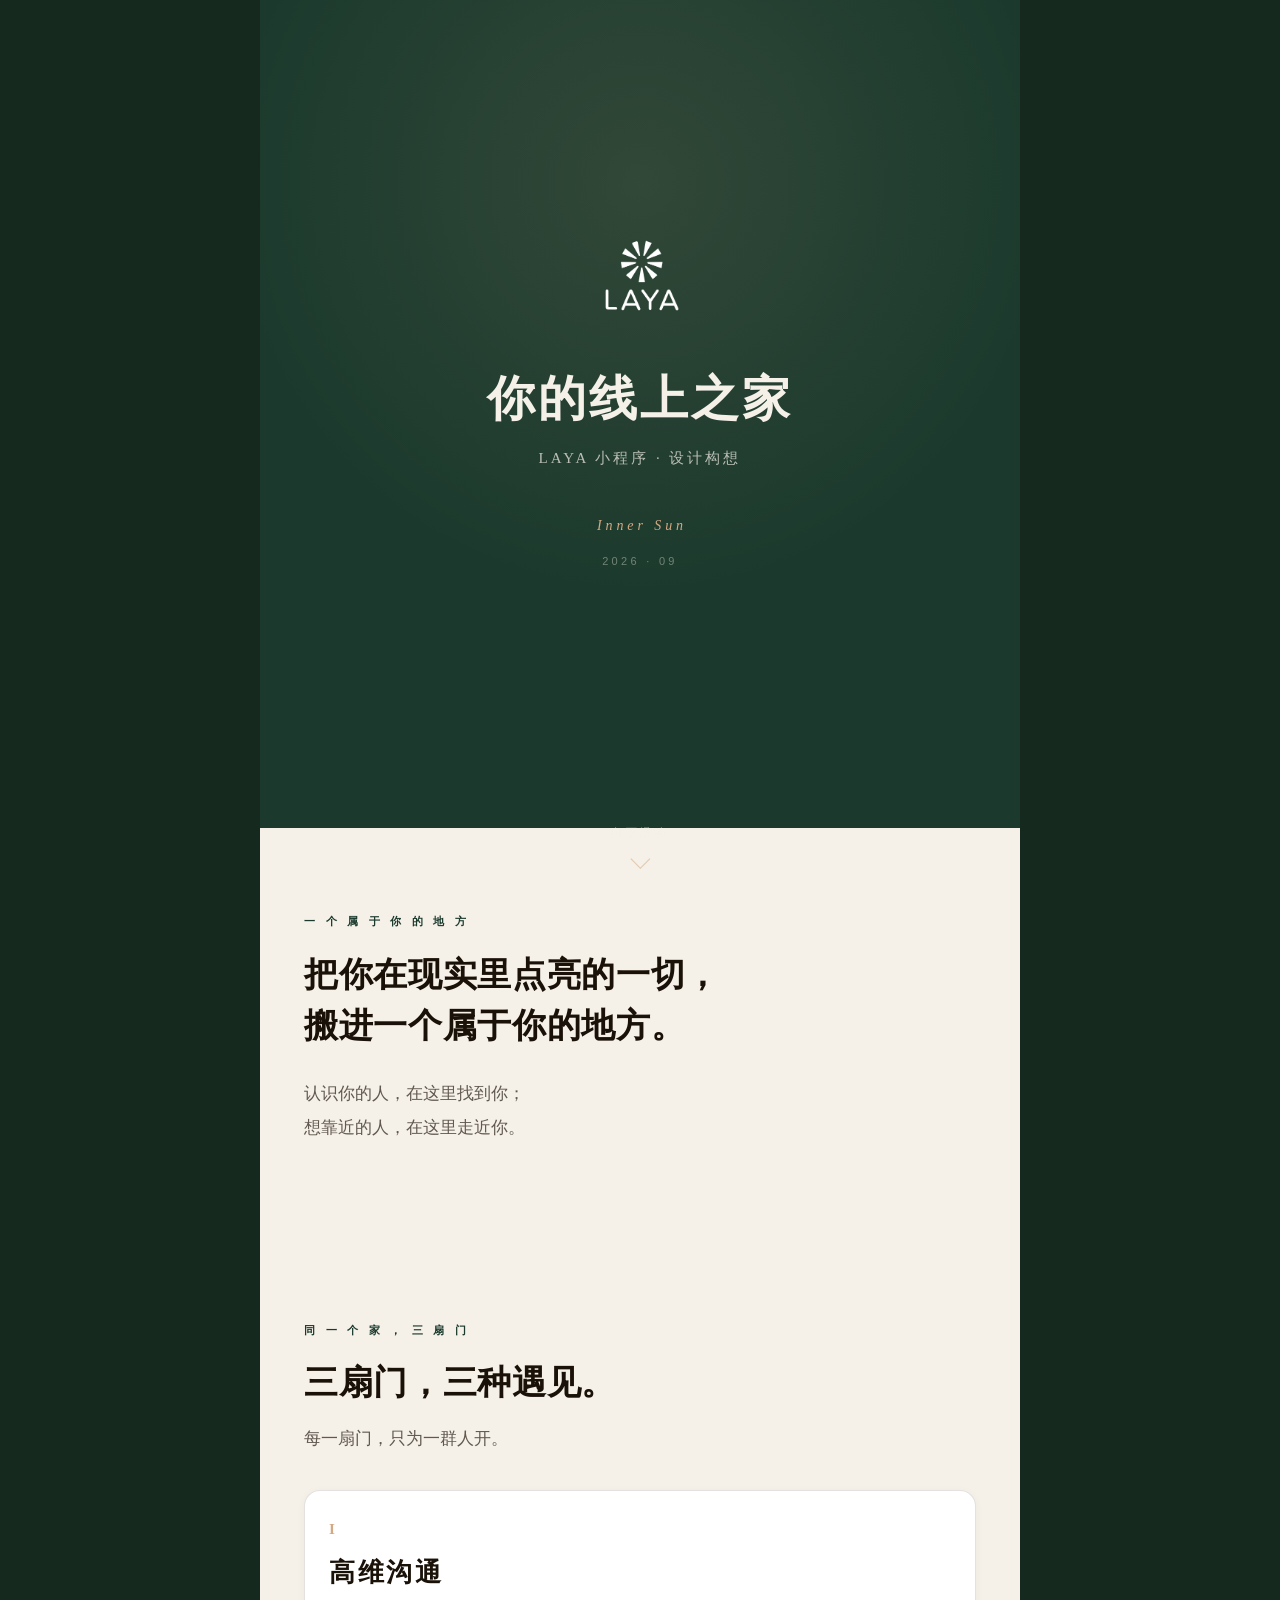
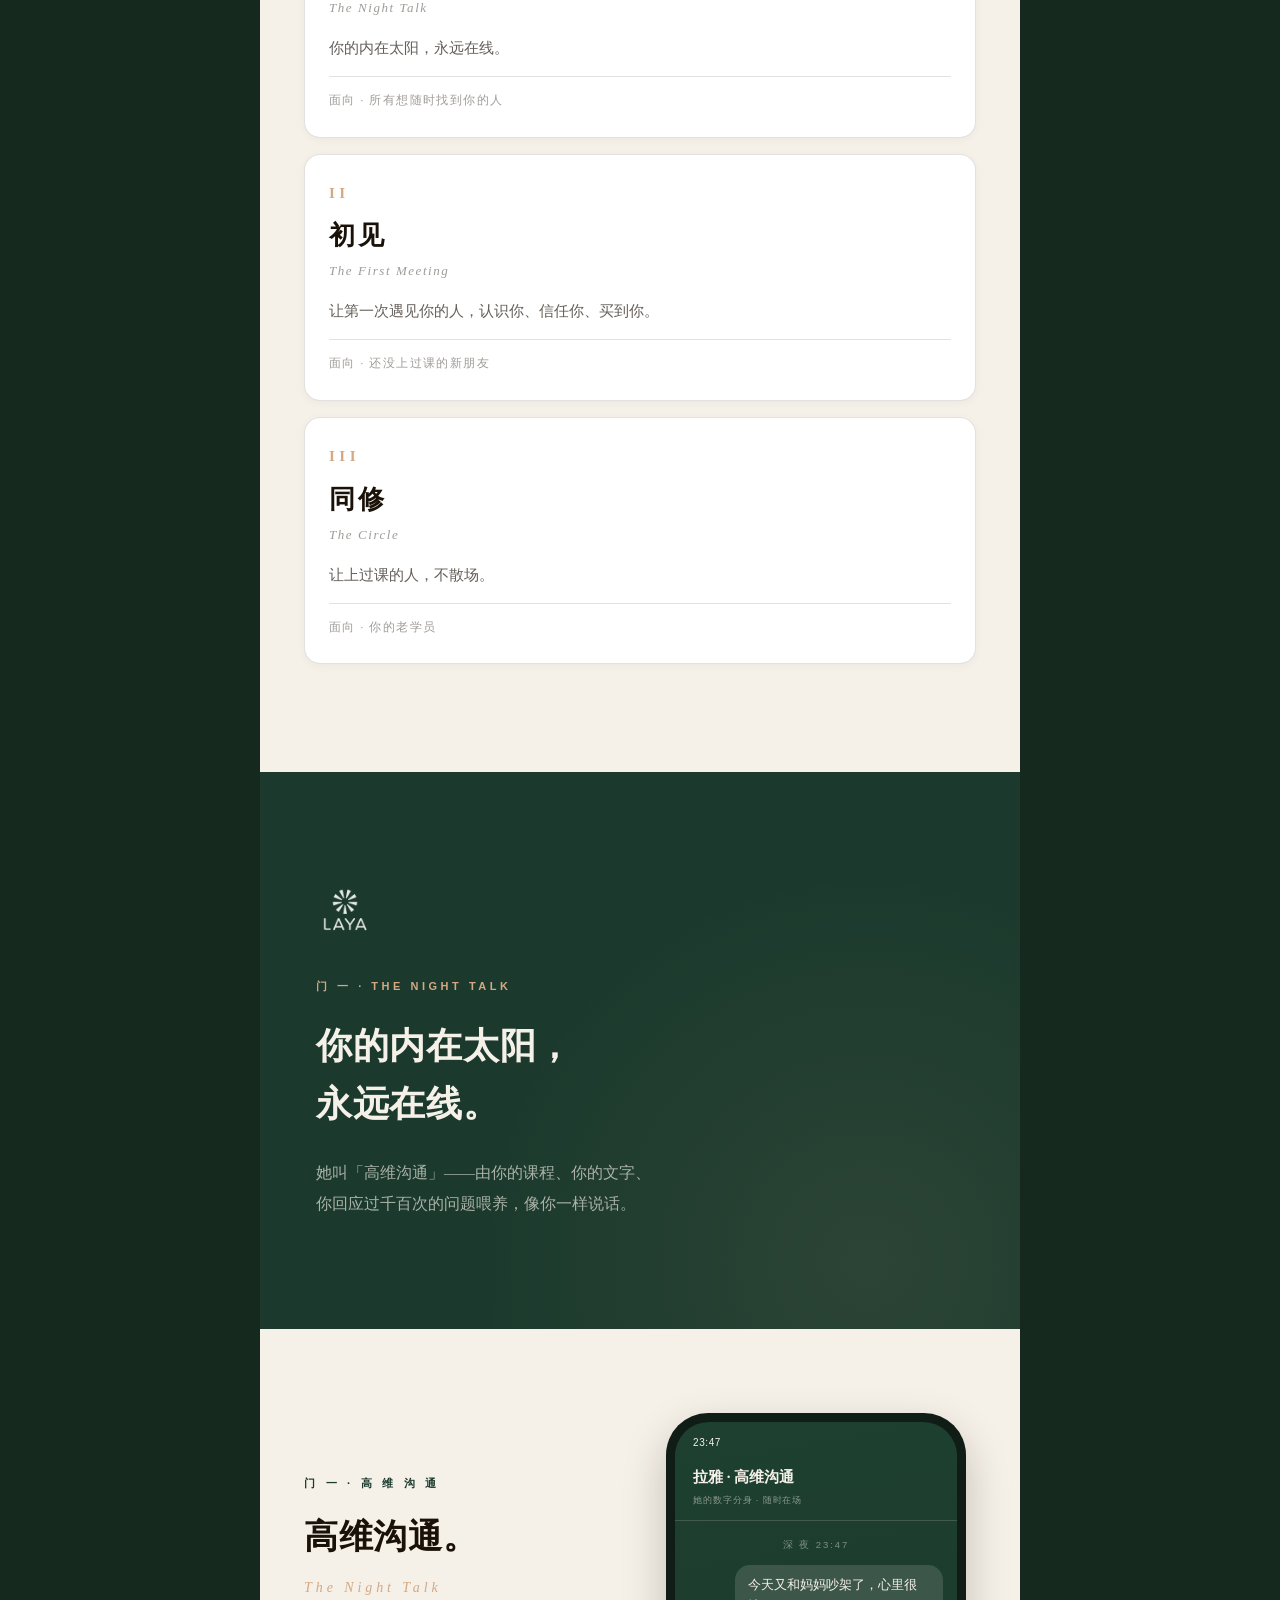
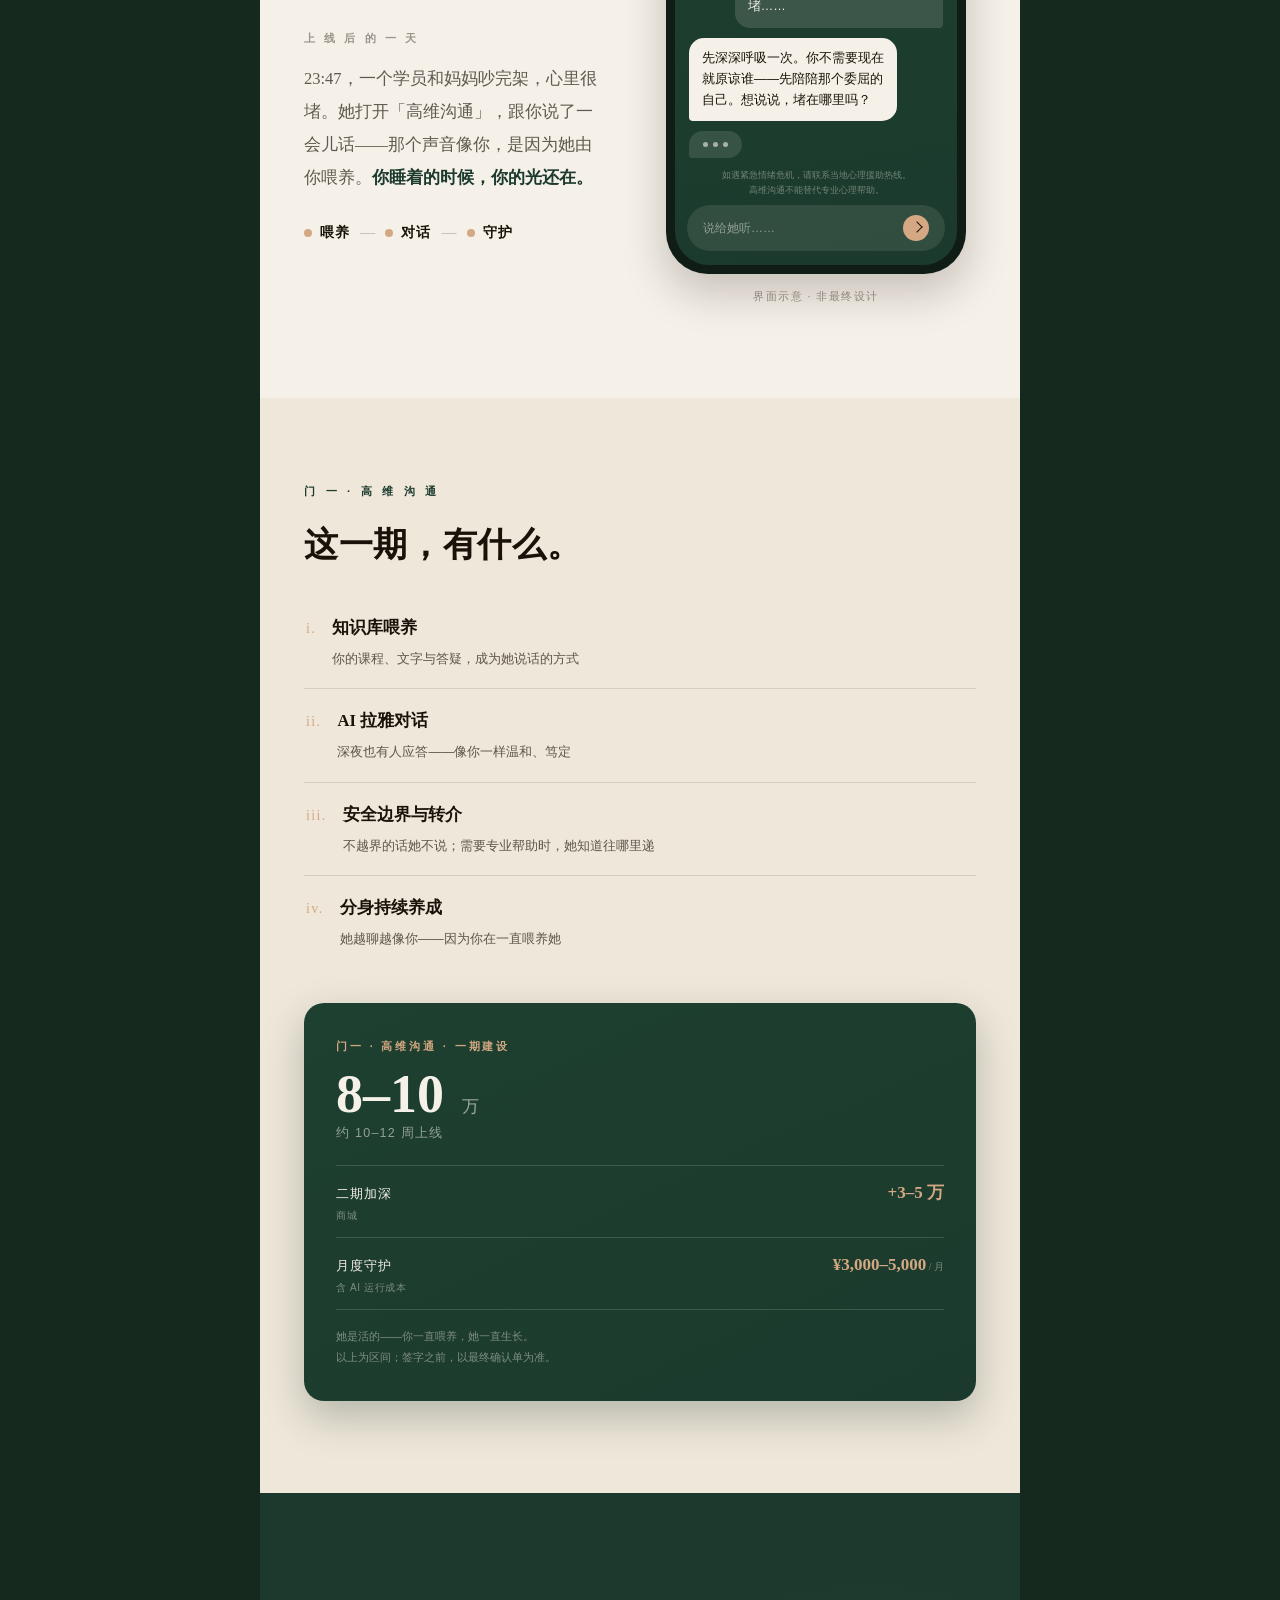
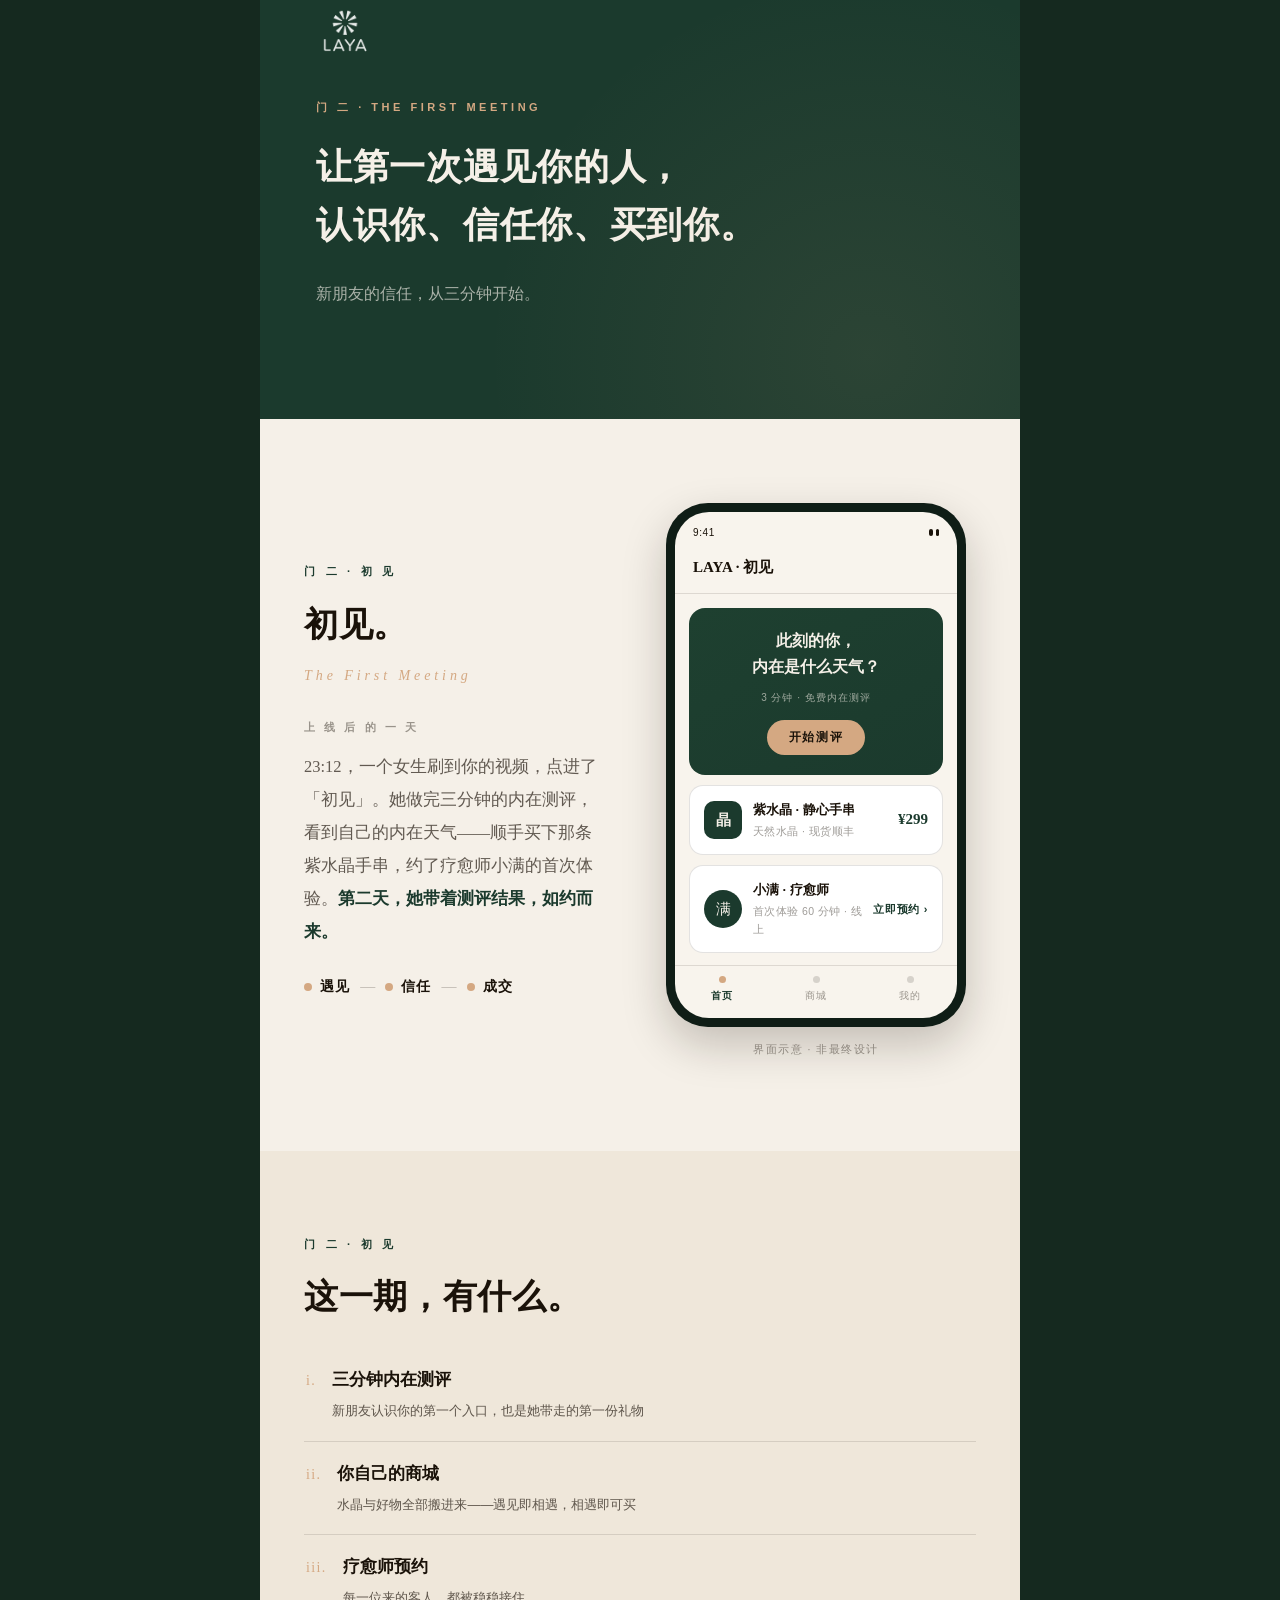
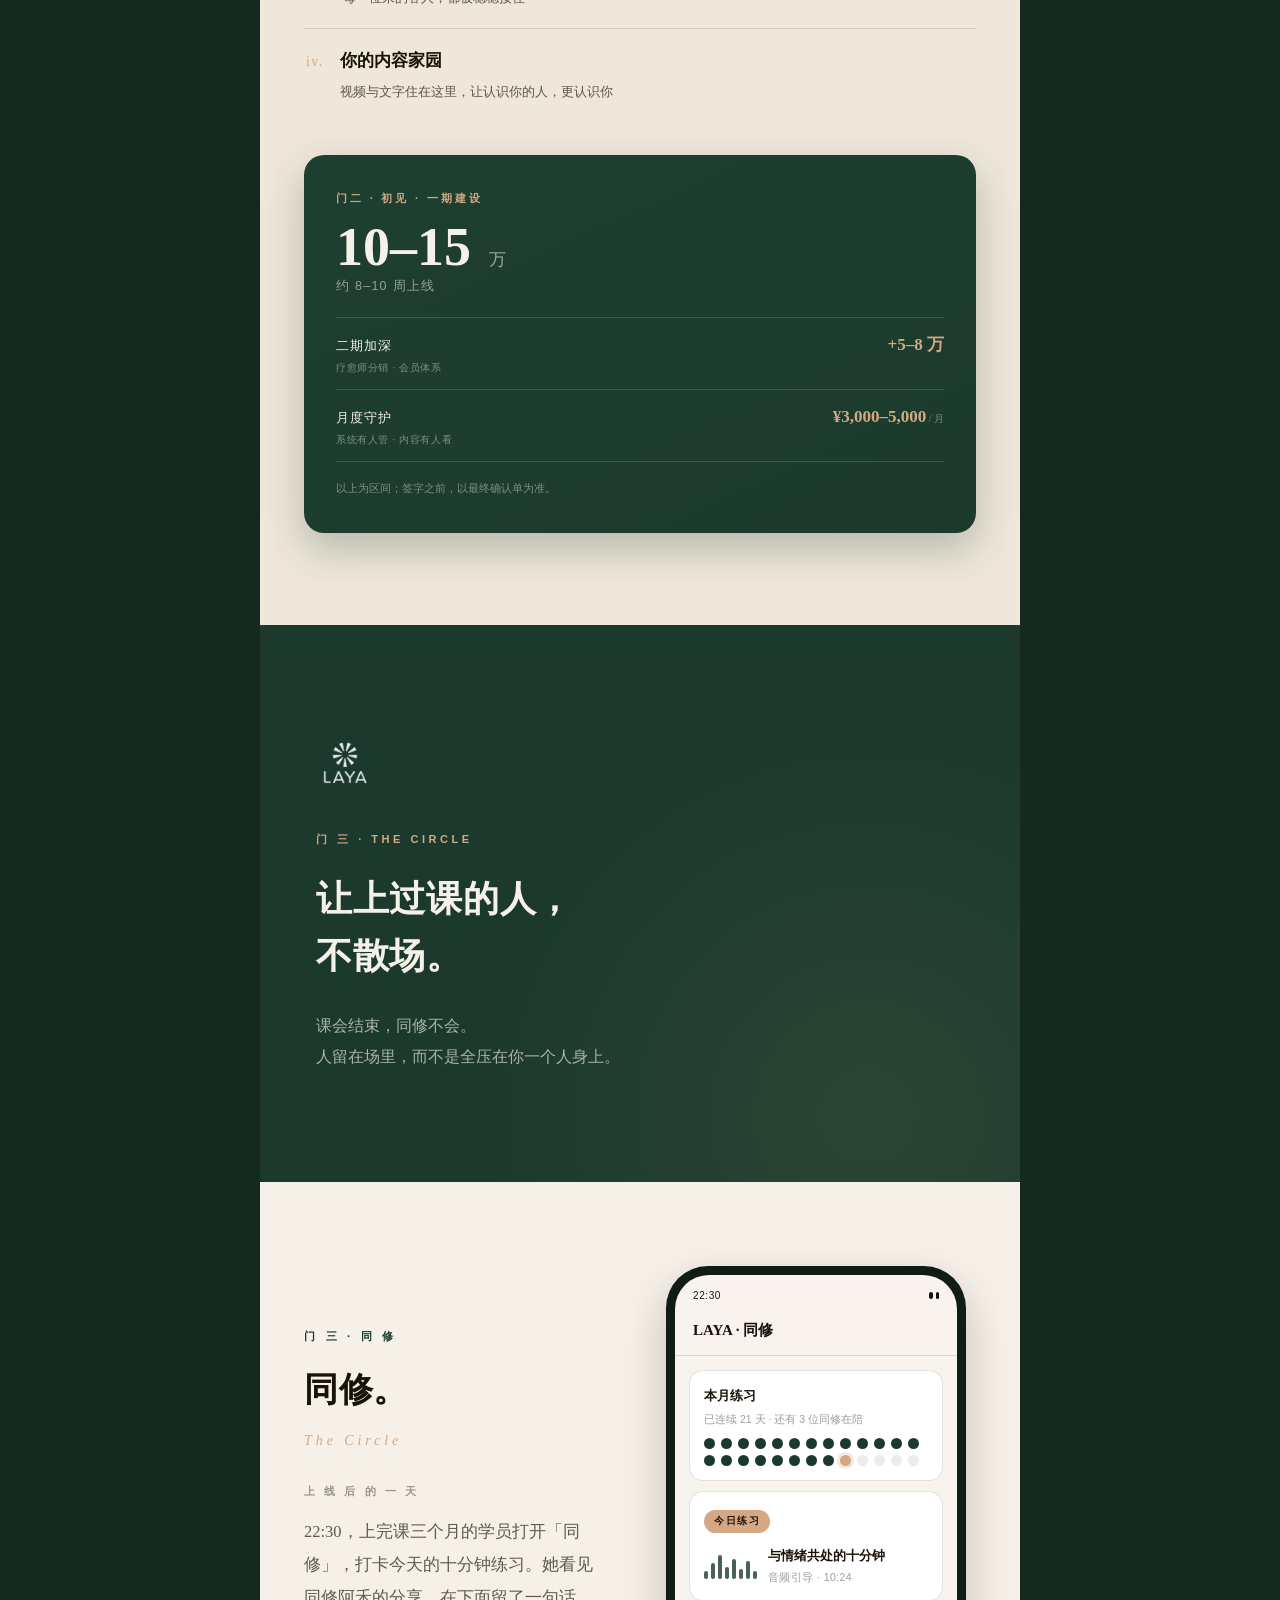
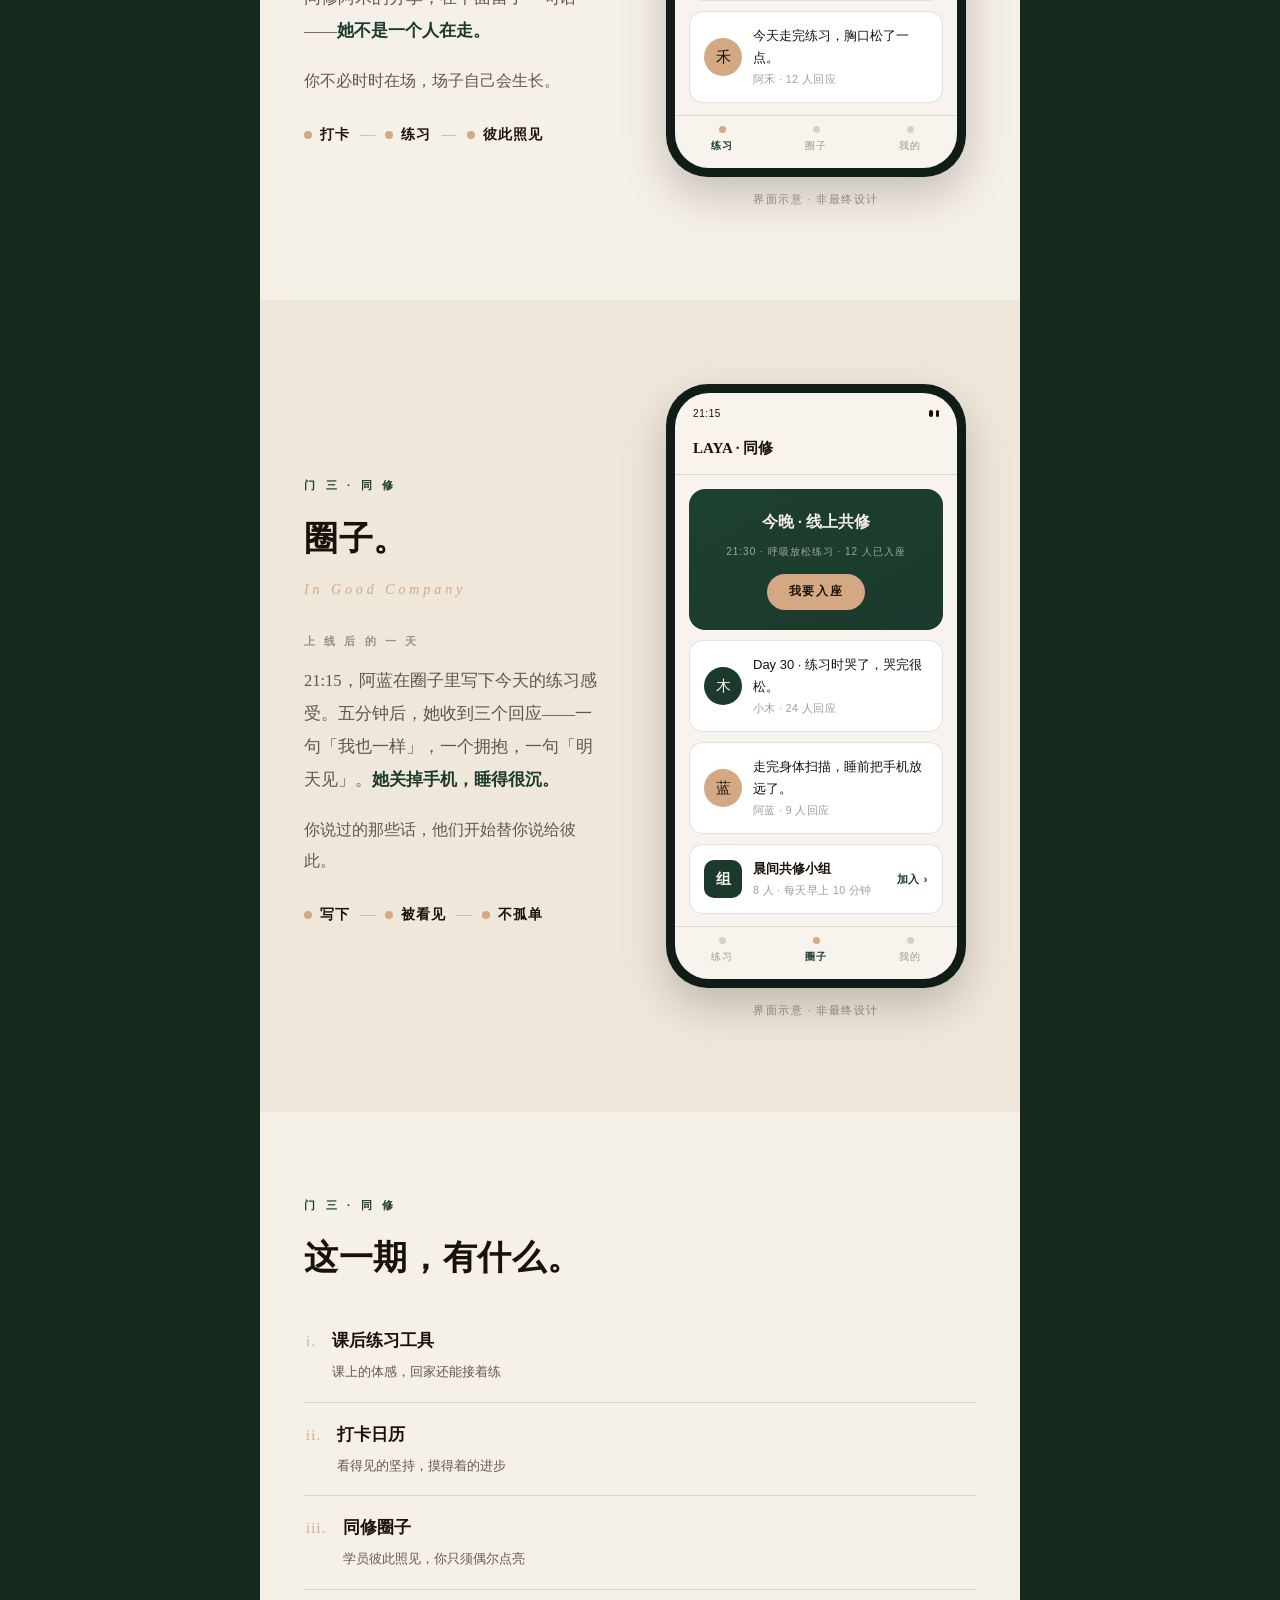
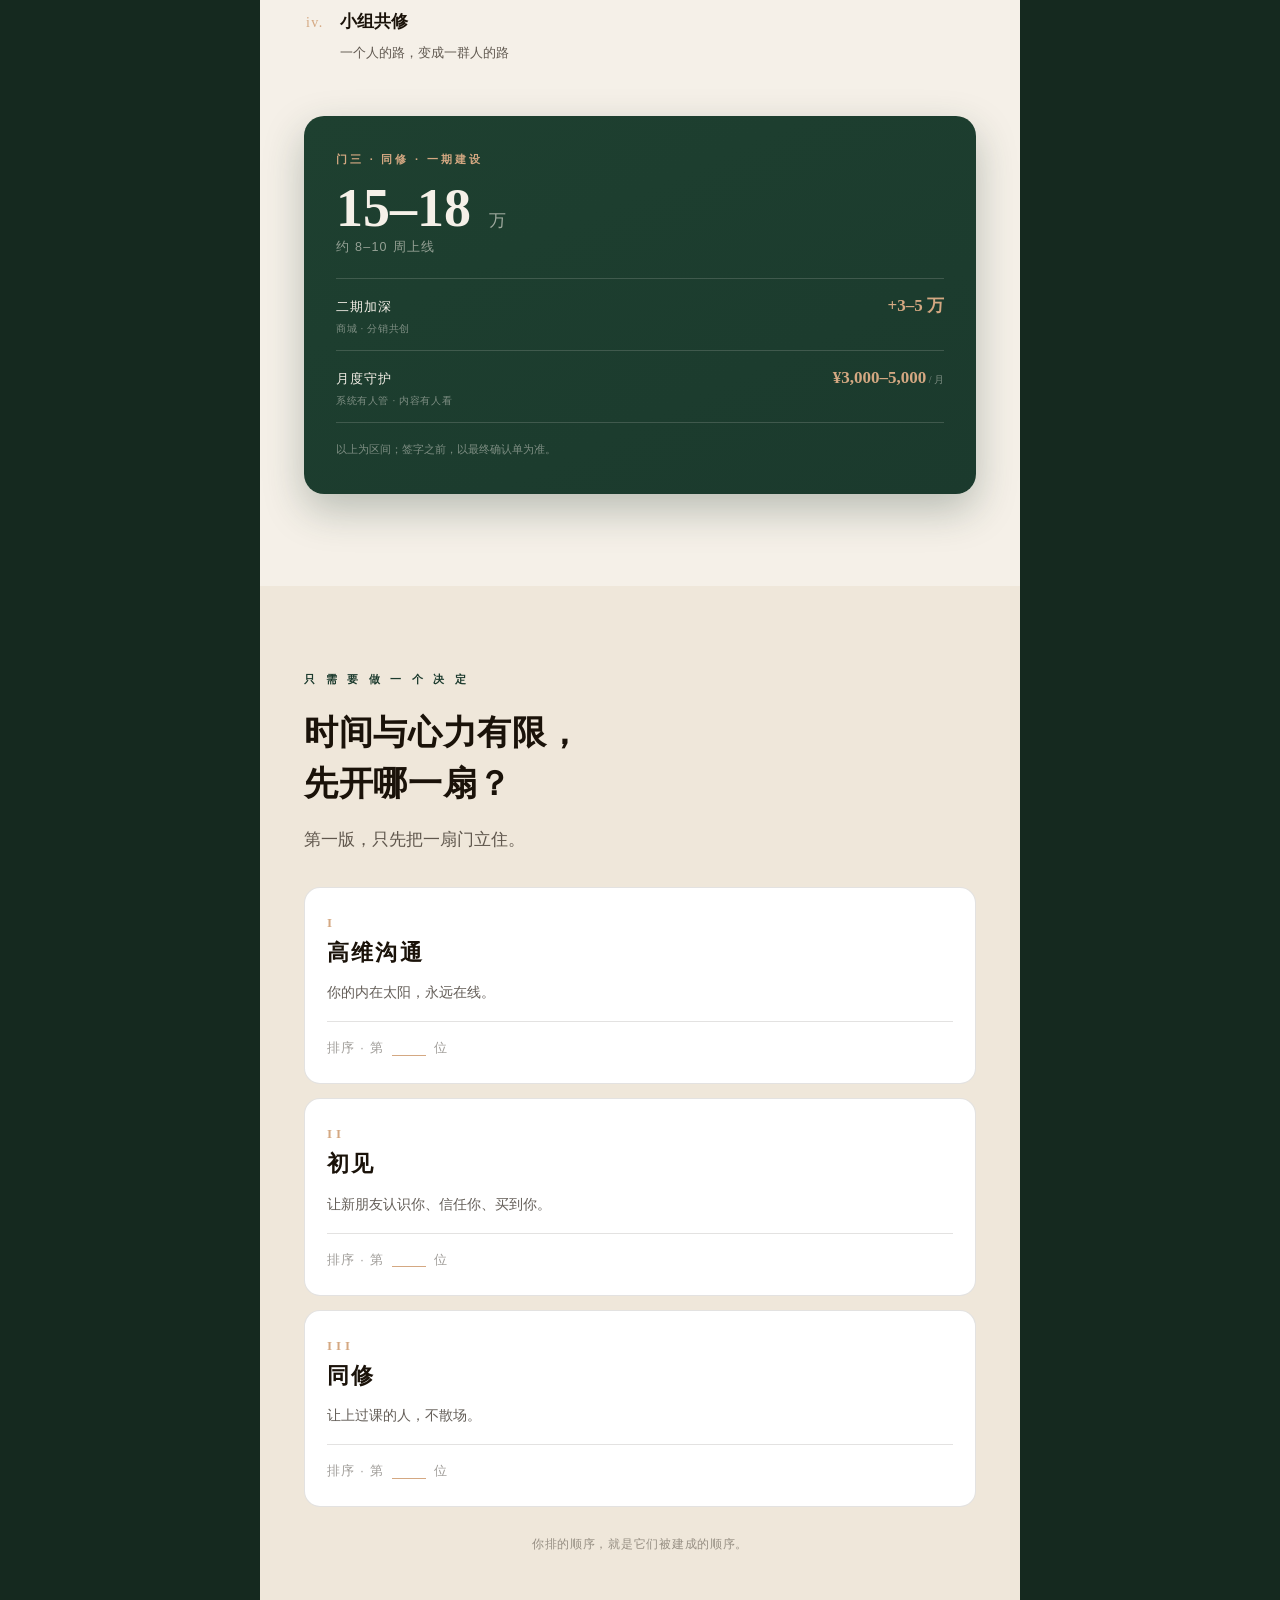
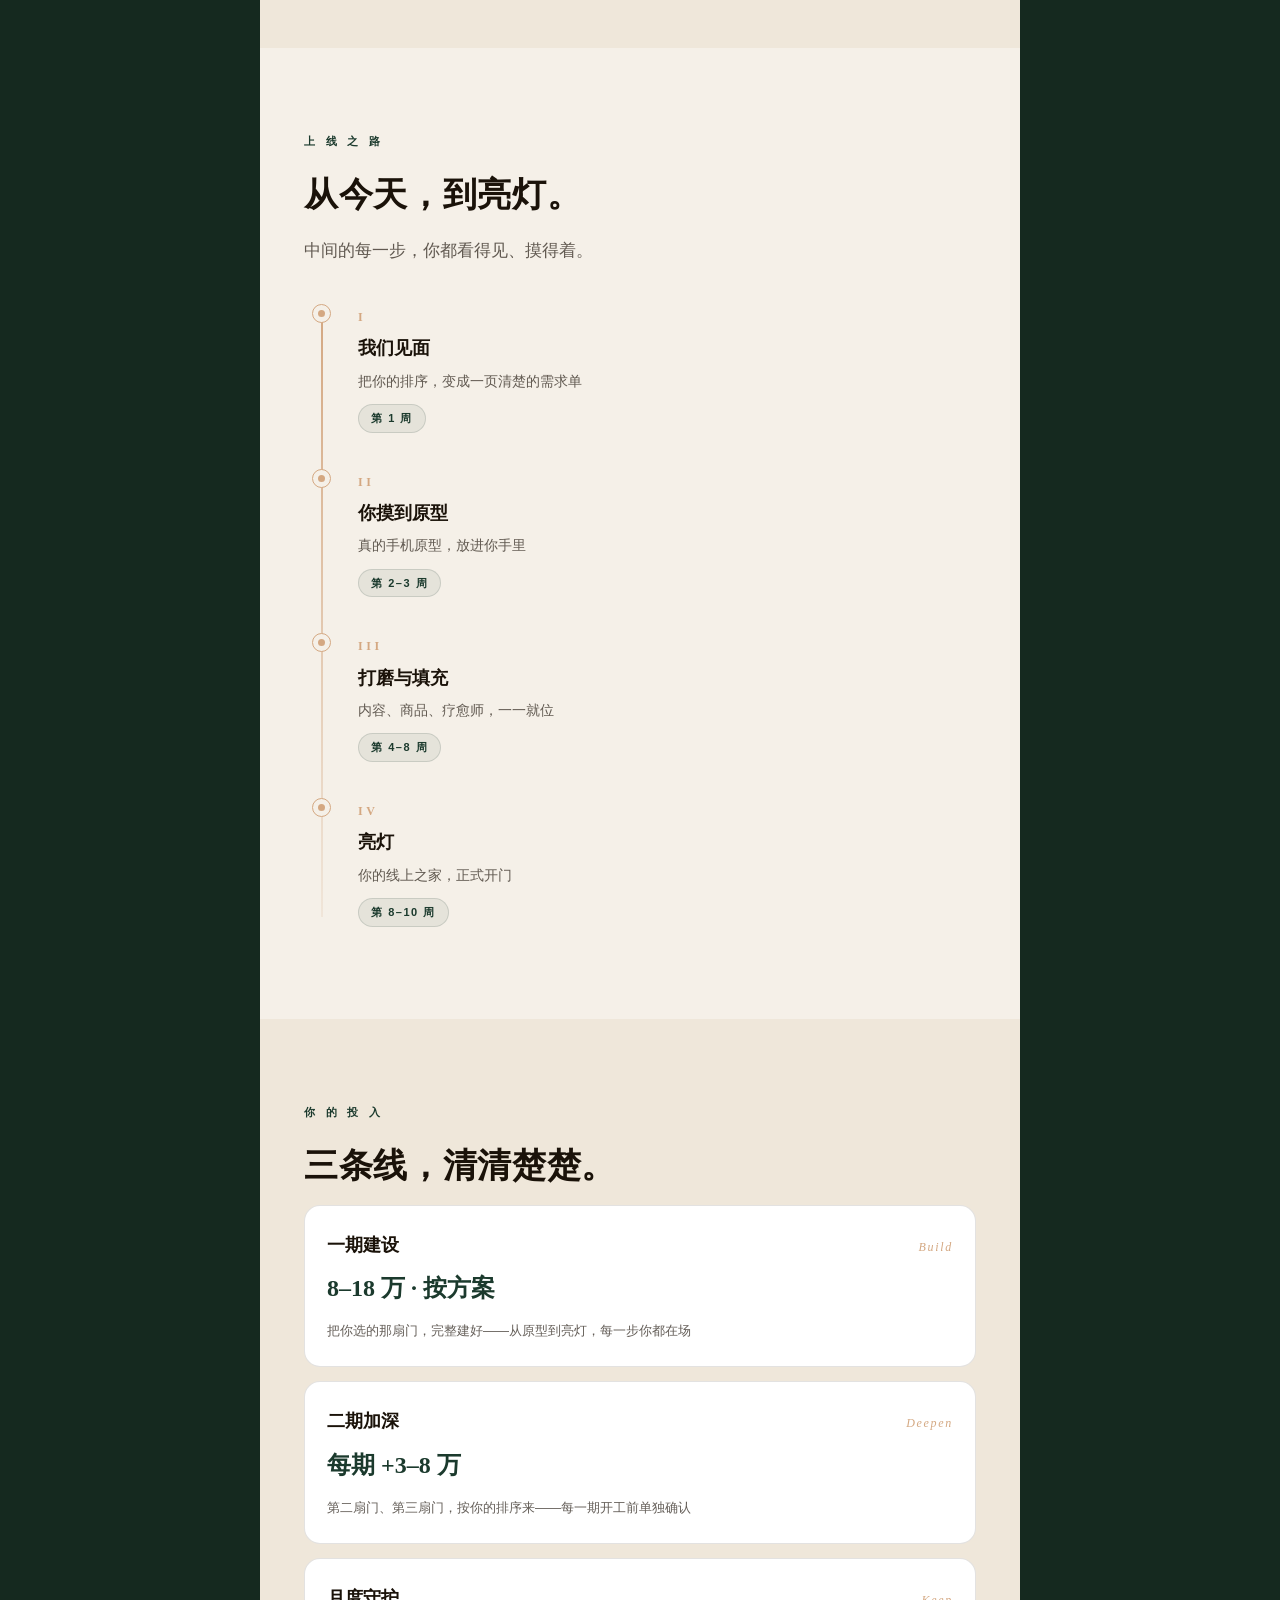
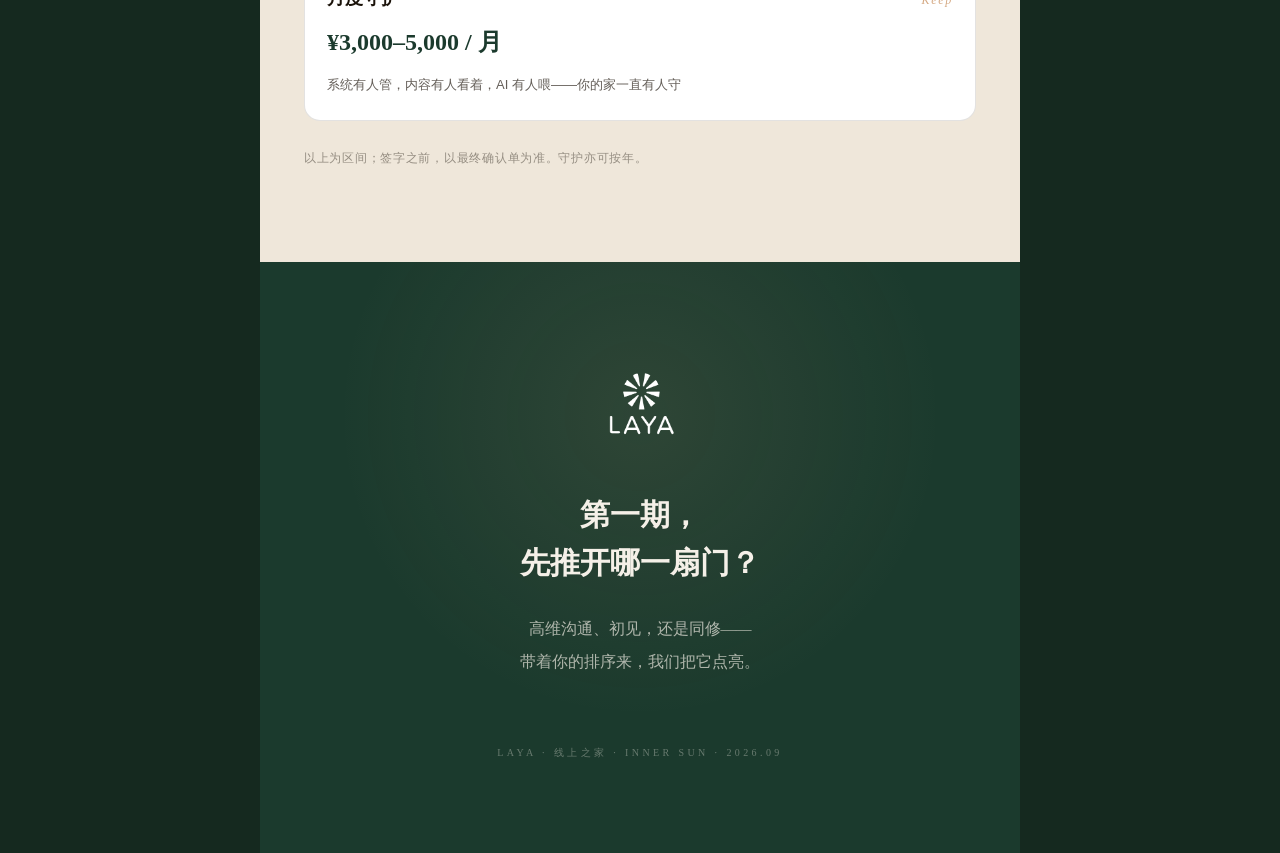
==== commit 6648c177: "Rename 夜谈 → 高维沟通" ====
--- a/index.html
+++ b/index.html
@@ -244,7 +244,7 @@
     <p class="lede rv" style="margin-bottom:34px">每一扇门，只为一群人开。</p>
     <div class="door-card rv">
       <div class="no">I</div>
-      <div class="name">夜谈</div>
+      <div class="name">高维沟通</div>
       <div class="lt">The Night Talk</div>
       <p class="promise">你的内在太阳，永远在线。</p>
       <div class="for">面向 · 所有想随时找到你的人</div>
@@ -270,17 +270,17 @@
     <img class="logo" src="assets/LAYA-Primary-Stacked-White-Master-v1.0.png" alt="LAYA">
     <p class="eyebrow rv">门 一 · THE NIGHT TALK</p>
     <h2 class="rv">你的内在太阳，<br>永远在线。</h2>
-    <p class="sub rv">她叫「夜谈」——由你的课程、你的文字、<br>你回应过千百次的问题喂养，像你一样说话。</p>
-  </section>
-
-  <!-- 05 夜谈故事 + 演示 -->
+    <p class="sub rv">她叫「高维沟通」——由你的课程、你的文字、<br>你回应过千百次的问题喂养，像你一样说话。</p>
+  </section>
+
+  <!-- 05 高维沟通故事 + 演示 -->
   <section class="sec story-grid">
     <div class="story-copy">
-      <p class="kicker rv">门 一 · 夜 谈</p>
-      <h2 class="big rv">夜谈。</h2>
+      <p class="kicker rv">门 一 · 高 维 沟 通</p>
+      <h2 class="big rv">高维沟通。</h2>
       <p class="latin rv">The Night Talk</p>
       <p class="story-eyebrow rv">上 线 后 的 一 天</p>
-      <p class="story-text rv">23:47，一个学员和妈妈吵完架，心里很堵。她打开「夜谈」，跟你说了一会儿话——那个声音像你，是因为她由你喂养。<em>你睡着的时候，你的光还在。</em></p>
+      <p class="story-text rv">23:47，一个学员和妈妈吵完架，心里很堵。她打开「高维沟通」，跟你说了一会儿话——那个声音像你，是因为她由你喂养。<em>你睡着的时候，你的光还在。</em></p>
       <div class="beats rv">
         <div class="beat"><i></i><span>喂养</span></div><span class="beat-arr">—</span>
         <div class="beat"><i></i><span>对话</span></div><span class="beat-arr">—</span>
@@ -291,14 +291,14 @@
       <div class="phone rv">
         <div class="screen screen--green">
           <div class="ph-status"><span>23:47</span><span class="ph-capsule"><i></i><i></i></span></div>
-          <div class="ph-nav">拉雅 · 夜谈<small>她的数字分身 · 随时在场</small></div>
+          <div class="ph-nav">拉雅 · 高维沟通<small>她的数字分身 · 随时在场</small></div>
           <div class="ph-body">
             <div class="ph-timechip">深 夜 23:47</div>
             <div class="bub bub--me">今天又和妈妈吵架了，心里很堵……</div>
             <div class="bub bub--ai">先深深呼吸一次。你不需要现在就原谅谁——先陪陪那个委屈的自己。想说说，堵在哪里吗？</div>
             <div class="typing"><i></i><i></i><i></i></div>
           </div>
-          <p class="ph-safety">如遇紧急情绪危机，请联系当地心理援助热线。<br>夜谈不能替代专业心理帮助。</p>
+          <p class="ph-safety">如遇紧急情绪危机，请联系当地心理援助热线。<br>高维沟通不能替代专业心理帮助。</p>
           <div class="ph-input"><span style="flex:1">说给她听……</span><span class="send"></span></div>
         </div>
       </div>
@@ -306,9 +306,9 @@
     </div>
   </section>
 
-  <!-- 06 夜谈这一期 -->
+  <!-- 06 高维沟通这一期 -->
   <section class="sec" style="background:var(--ivory-2)">
-    <p class="kicker rv">门 一 · 夜 谈</p>
+    <p class="kicker rv">门 一 · 高 维 沟 通</p>
     <h2 class="big rv">这一期，有什么。</h2>
     <ul class="offer-list">
       <li class="rv"><span class="ol-no">i.</span><div><p class="ol-name">知识库喂养</p><p class="ol-desc">你的课程、文字与答疑，成为她说话的方式</p></div></li>
@@ -317,7 +317,7 @@
       <li class="rv"><span class="ol-no">iv.</span><div><p class="ol-name">分身持续养成</p><p class="ol-desc">她越聊越像你——因为你在一直喂养她</p></div></li>
     </ul>
     <div class="price-card rv">
-      <p class="pc-label">门一 · 夜谈 · 一期建设</p>
+      <p class="pc-label">门一 · 高维沟通 · 一期建设</p>
       <p class="pc-main">8–10 <small>万</small></p>
       <p class="pc-sub">约 10–12 周上线</p>
       <div class="pc-rows">
@@ -557,7 +557,7 @@
     <p class="lede rv" style="margin-bottom:30px">第一版，只先把一扇门立住。</p>
     <div class="rank-card rv">
       <div class="no" style="font-family:var(--latin);font-size:13px;letter-spacing:.3em;color:var(--gold);font-weight:700">I</div>
-      <div class="name">夜谈</div>
+      <div class="name">高维沟通</div>
       <p style="font-family:var(--serif);font-size:14px;color:var(--t2);margin-top:10px">你的内在太阳，永远在线。</p>
       <div class="rank-slot">排序 · 第<span class="blank"></span>位</div>
     </div>
@@ -639,7 +639,7 @@
   <section class="closing">
     <img class="logo" src="assets/LAYA-Primary-Stacked-White-Master-v1.0.png" alt="LAYA">
     <h2 class="rv">第一期，<br>先推开哪一扇门？</h2>
-    <p class="rv">夜谈、初见，还是同修——<br>带着你的排序来，我们把它点亮。</p>
+    <p class="rv">高维沟通、初见，还是同修——<br>带着你的排序来，我们把它点亮。</p>
     <p class="fin">LAYA · 线上之家 · INNER SUN · 2026.09</p>
   </section>
 
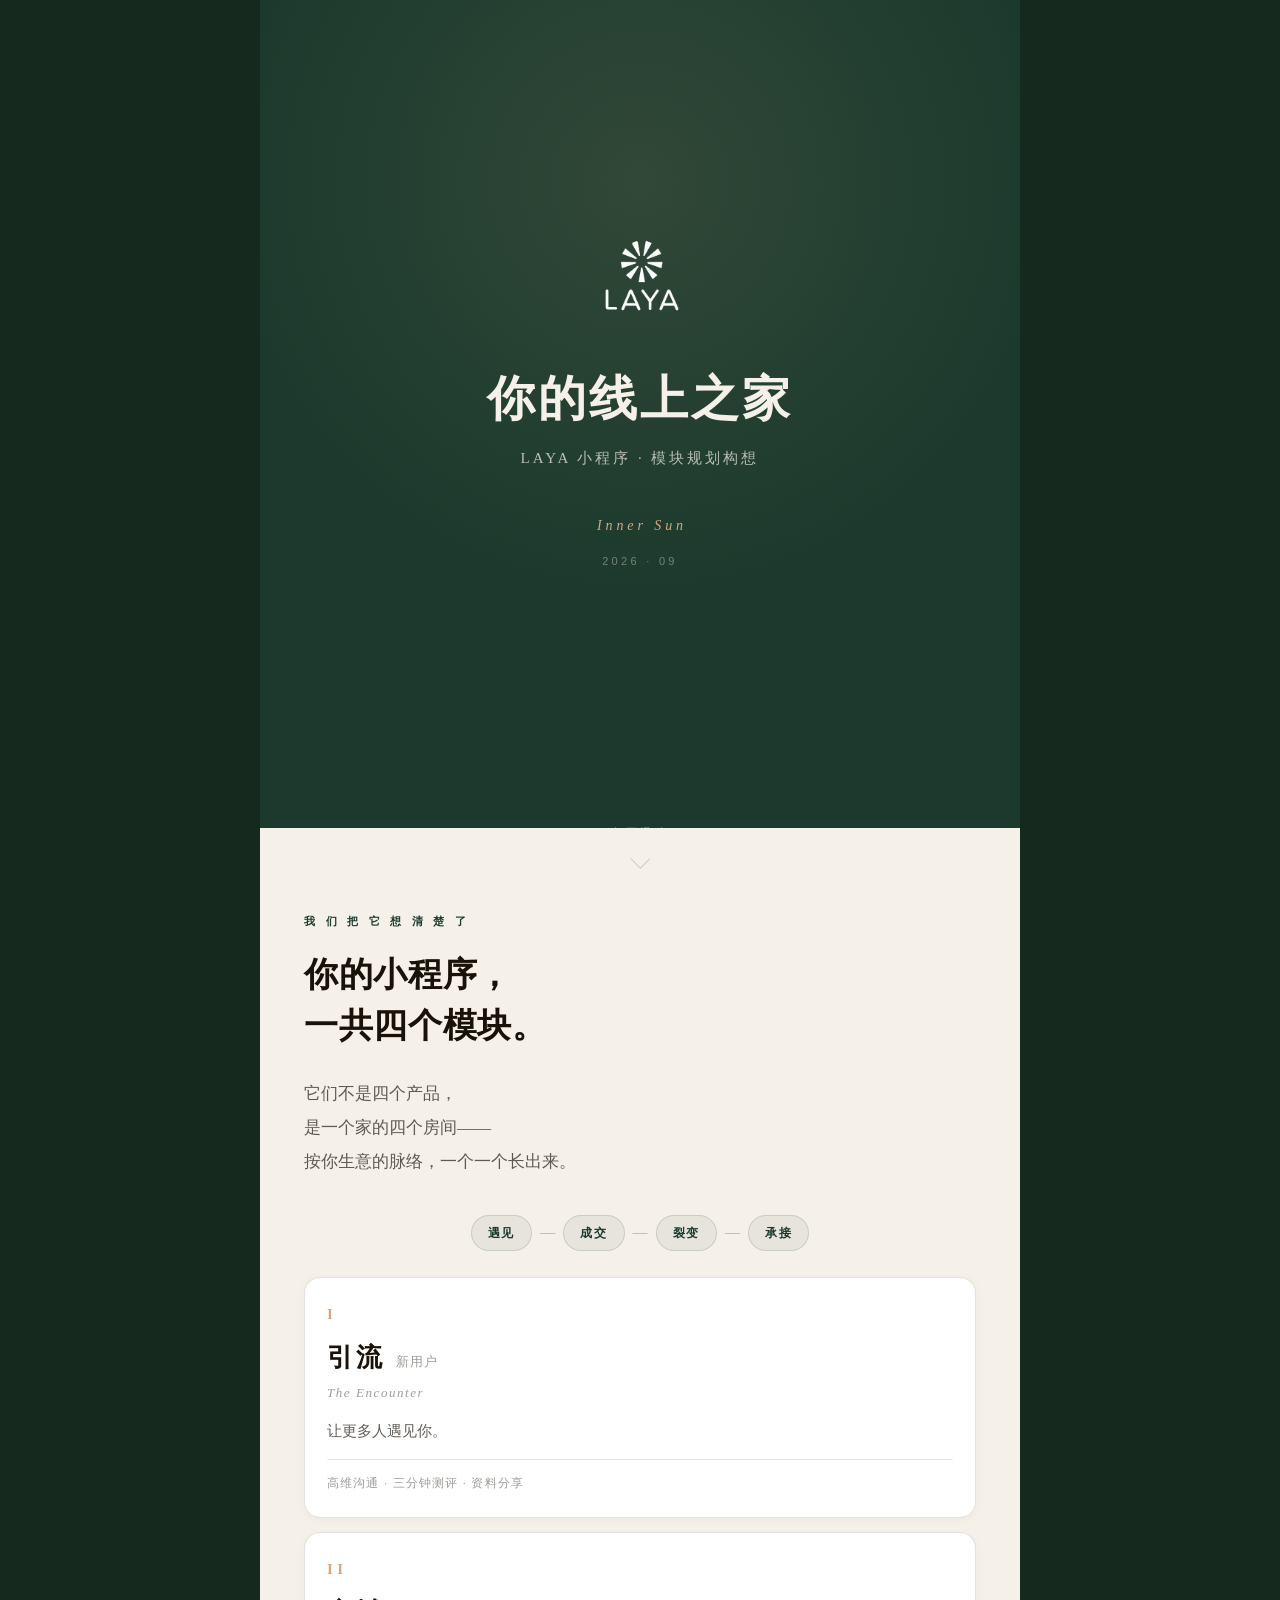
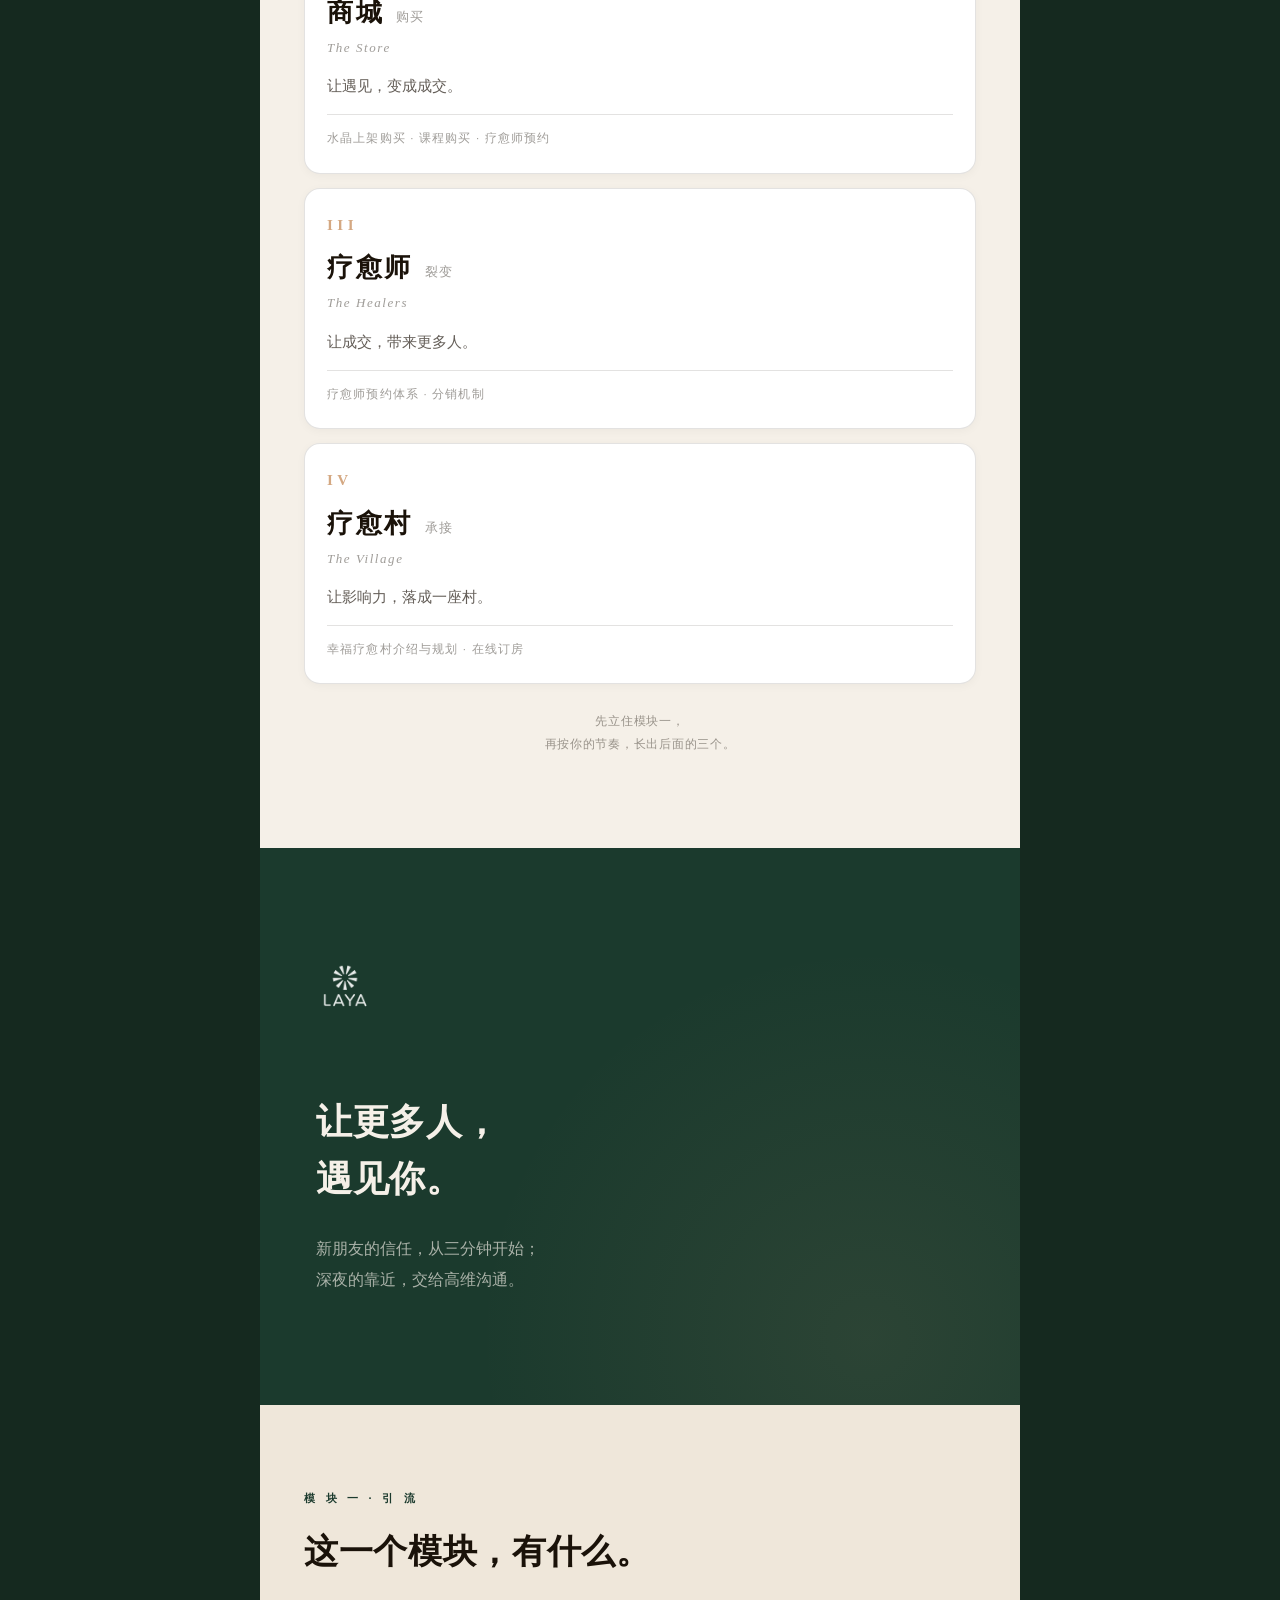
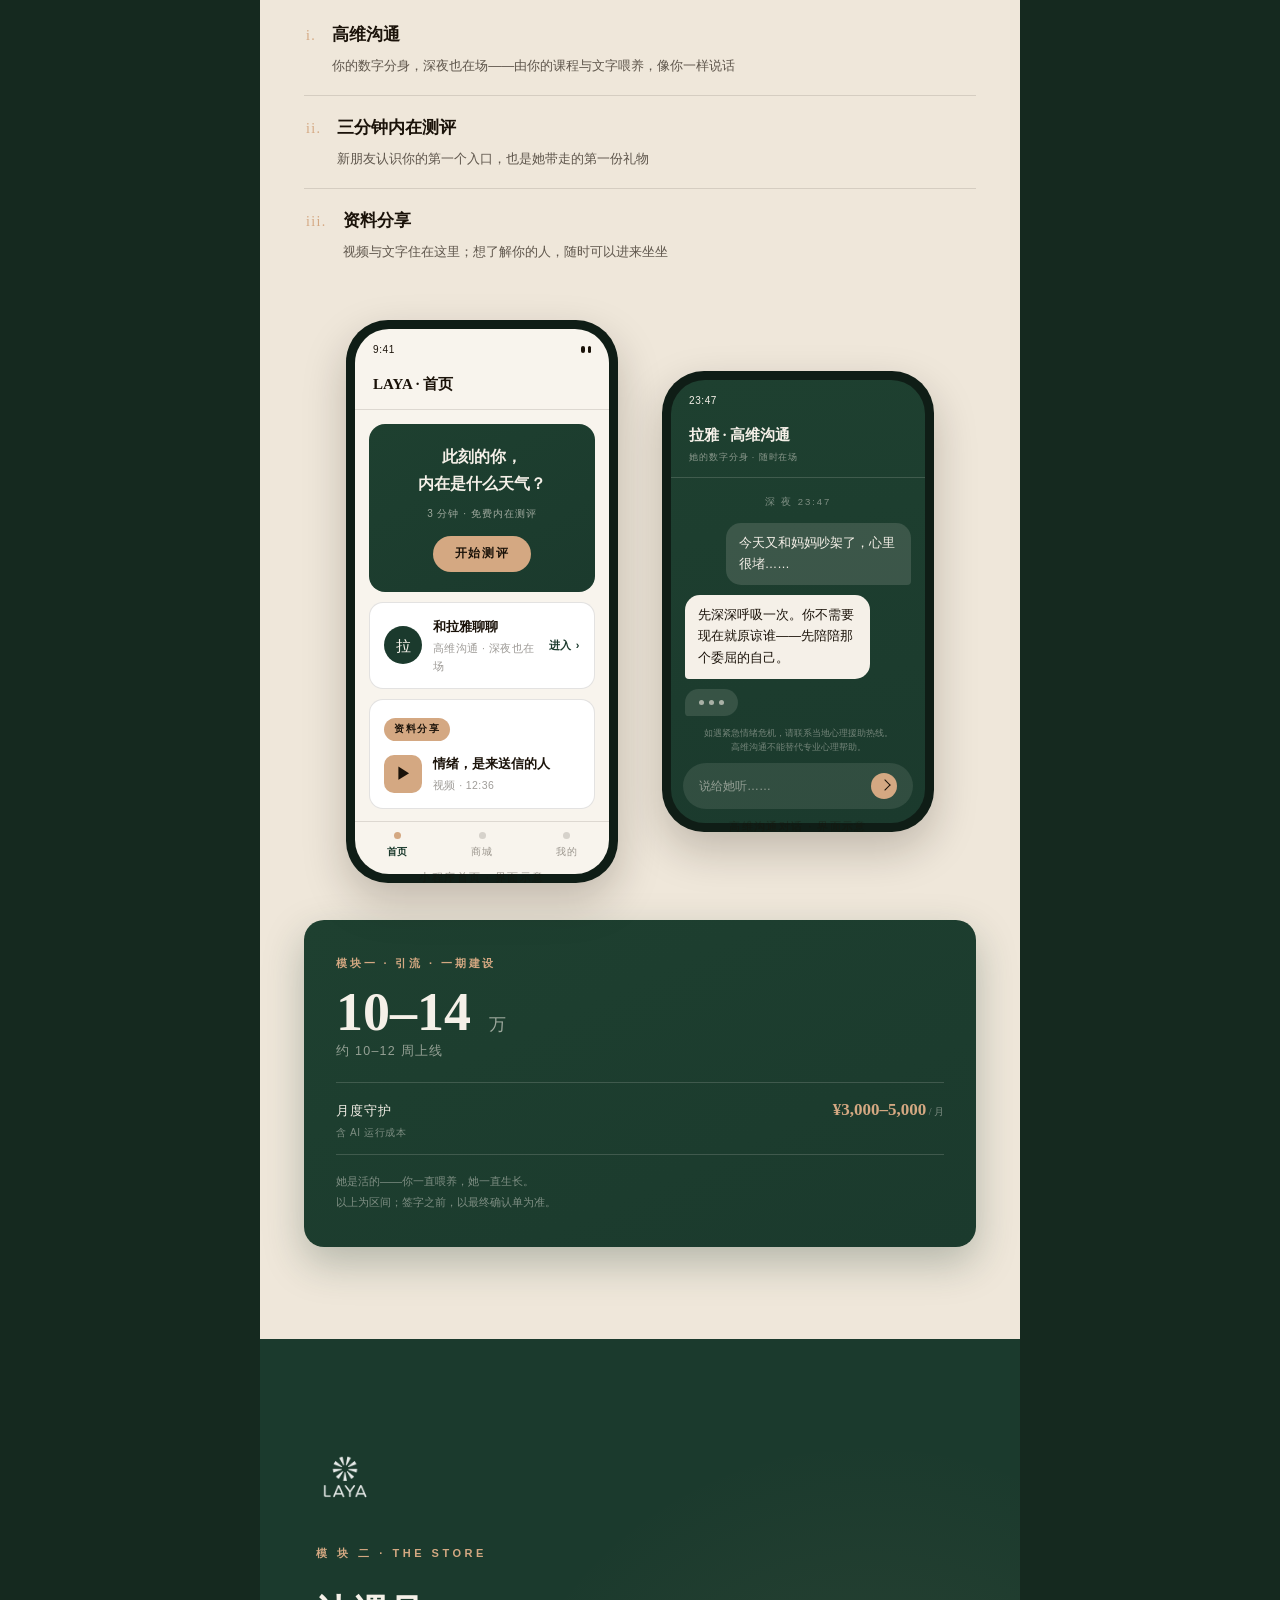
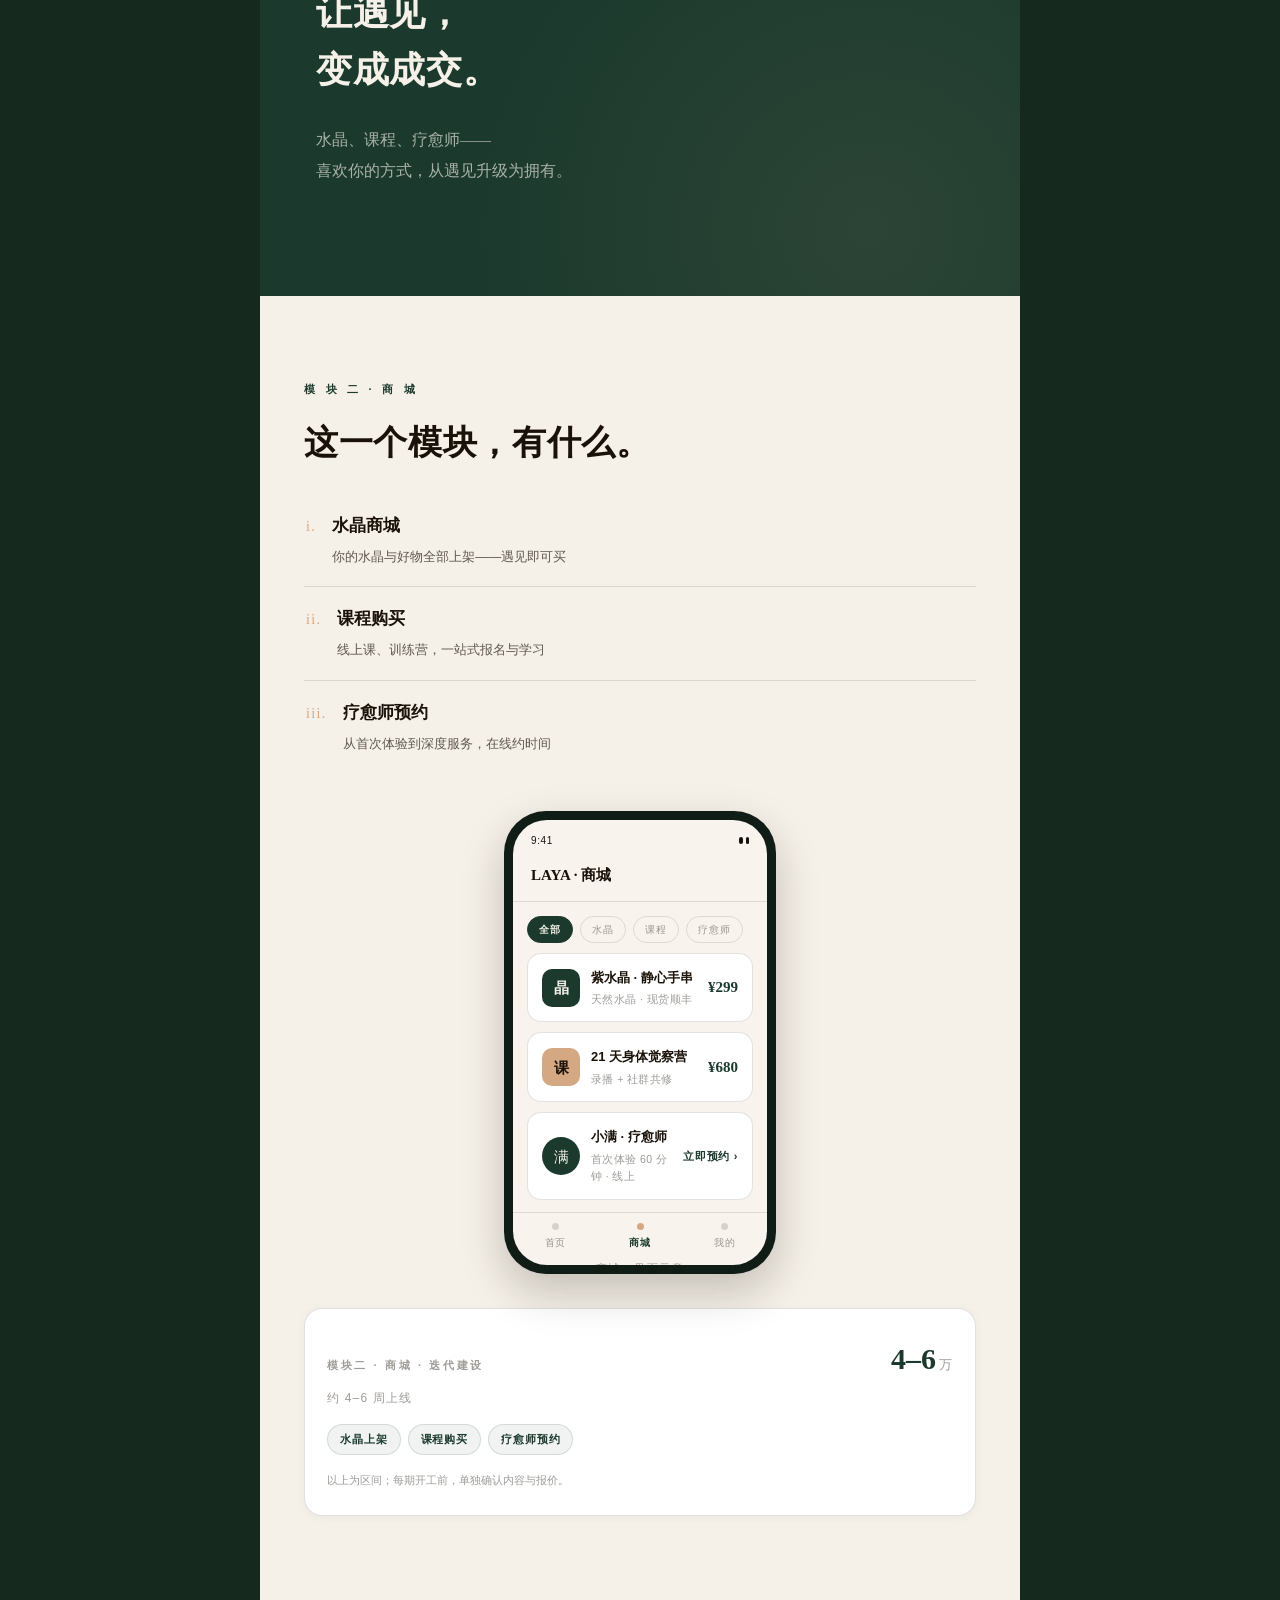
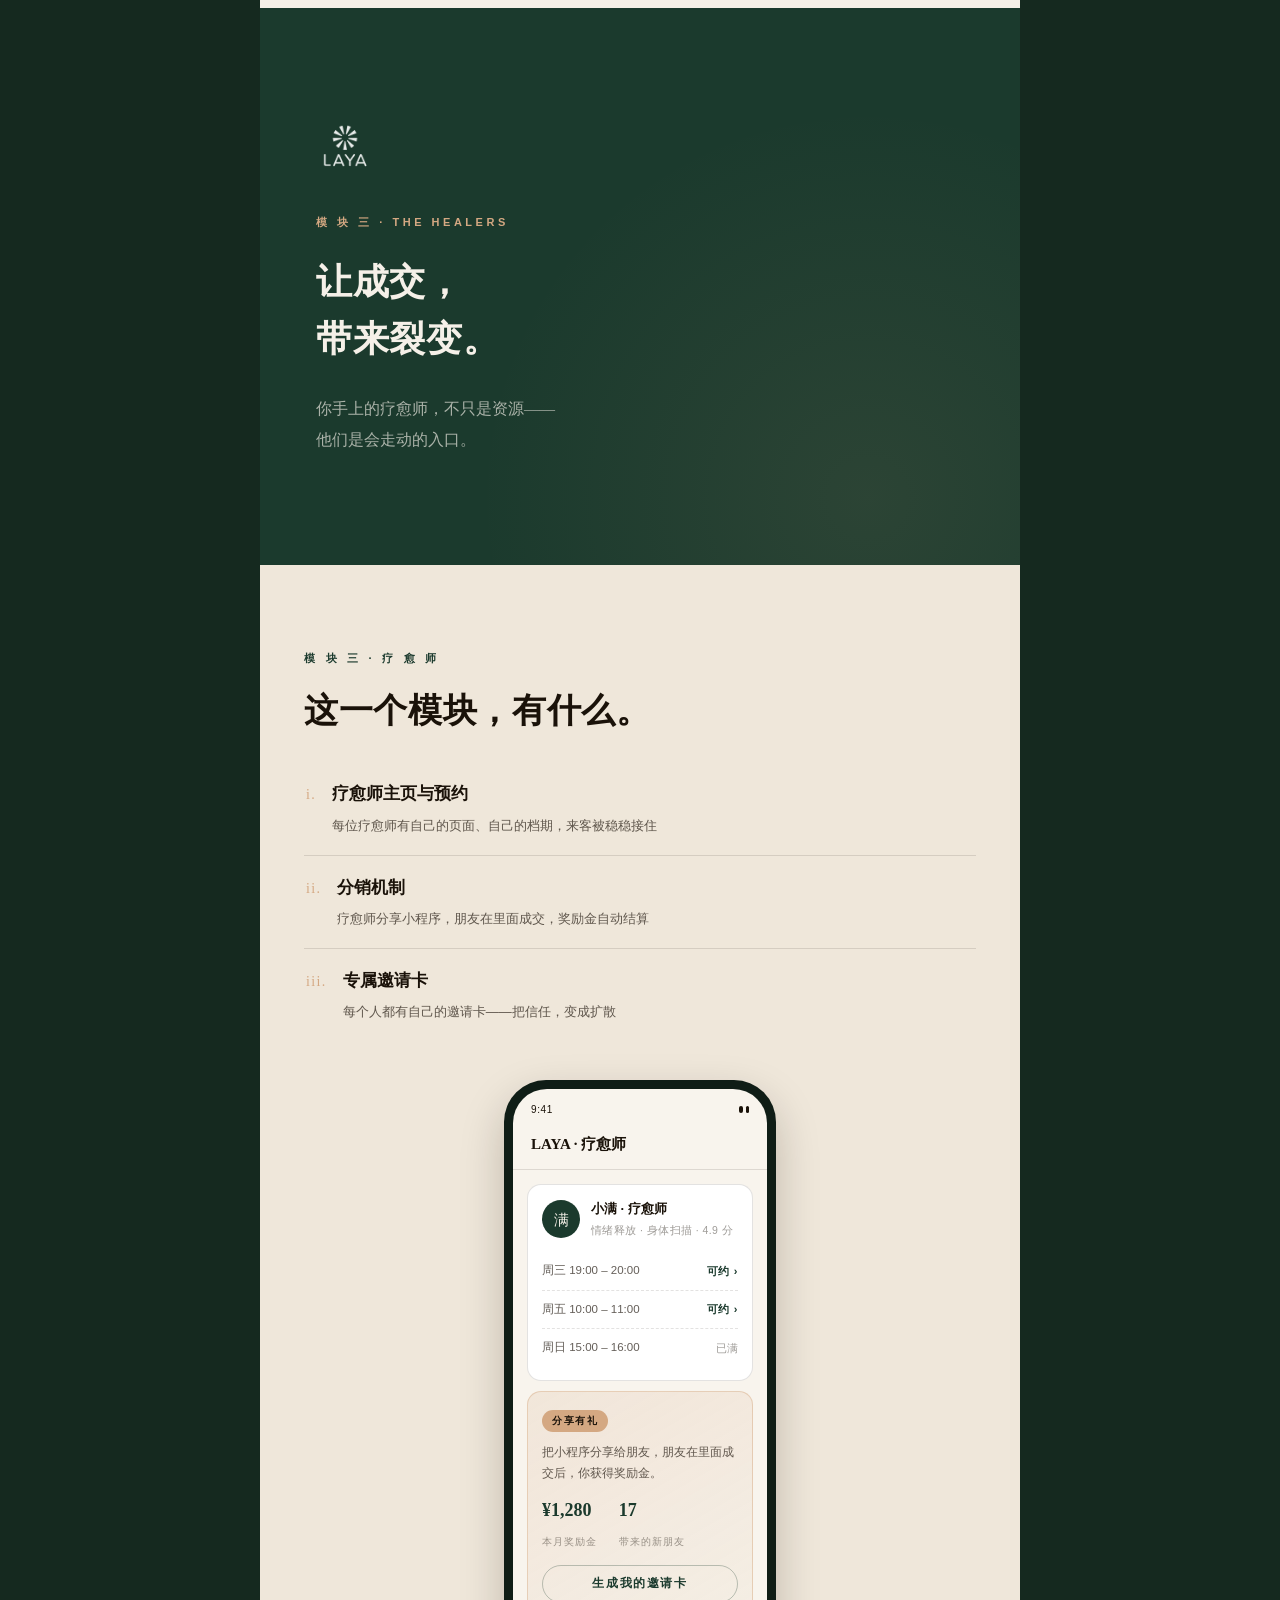
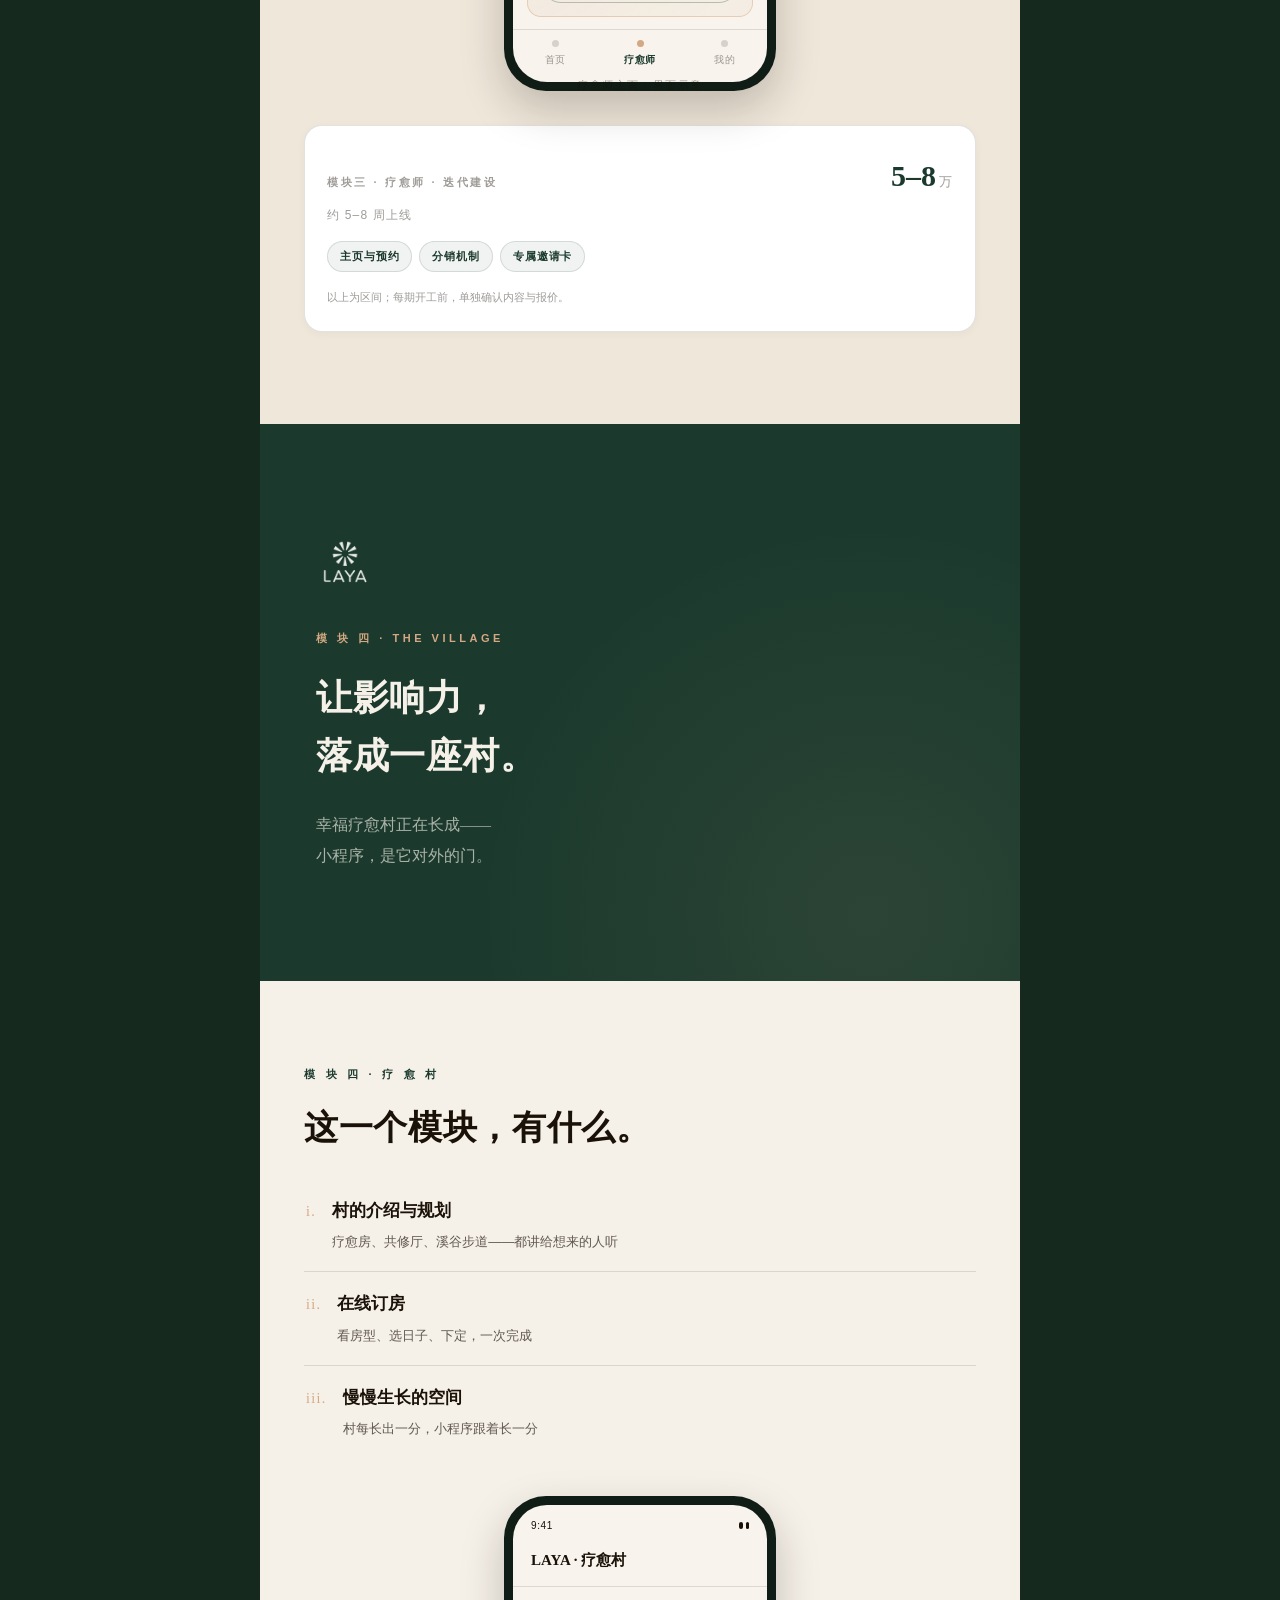
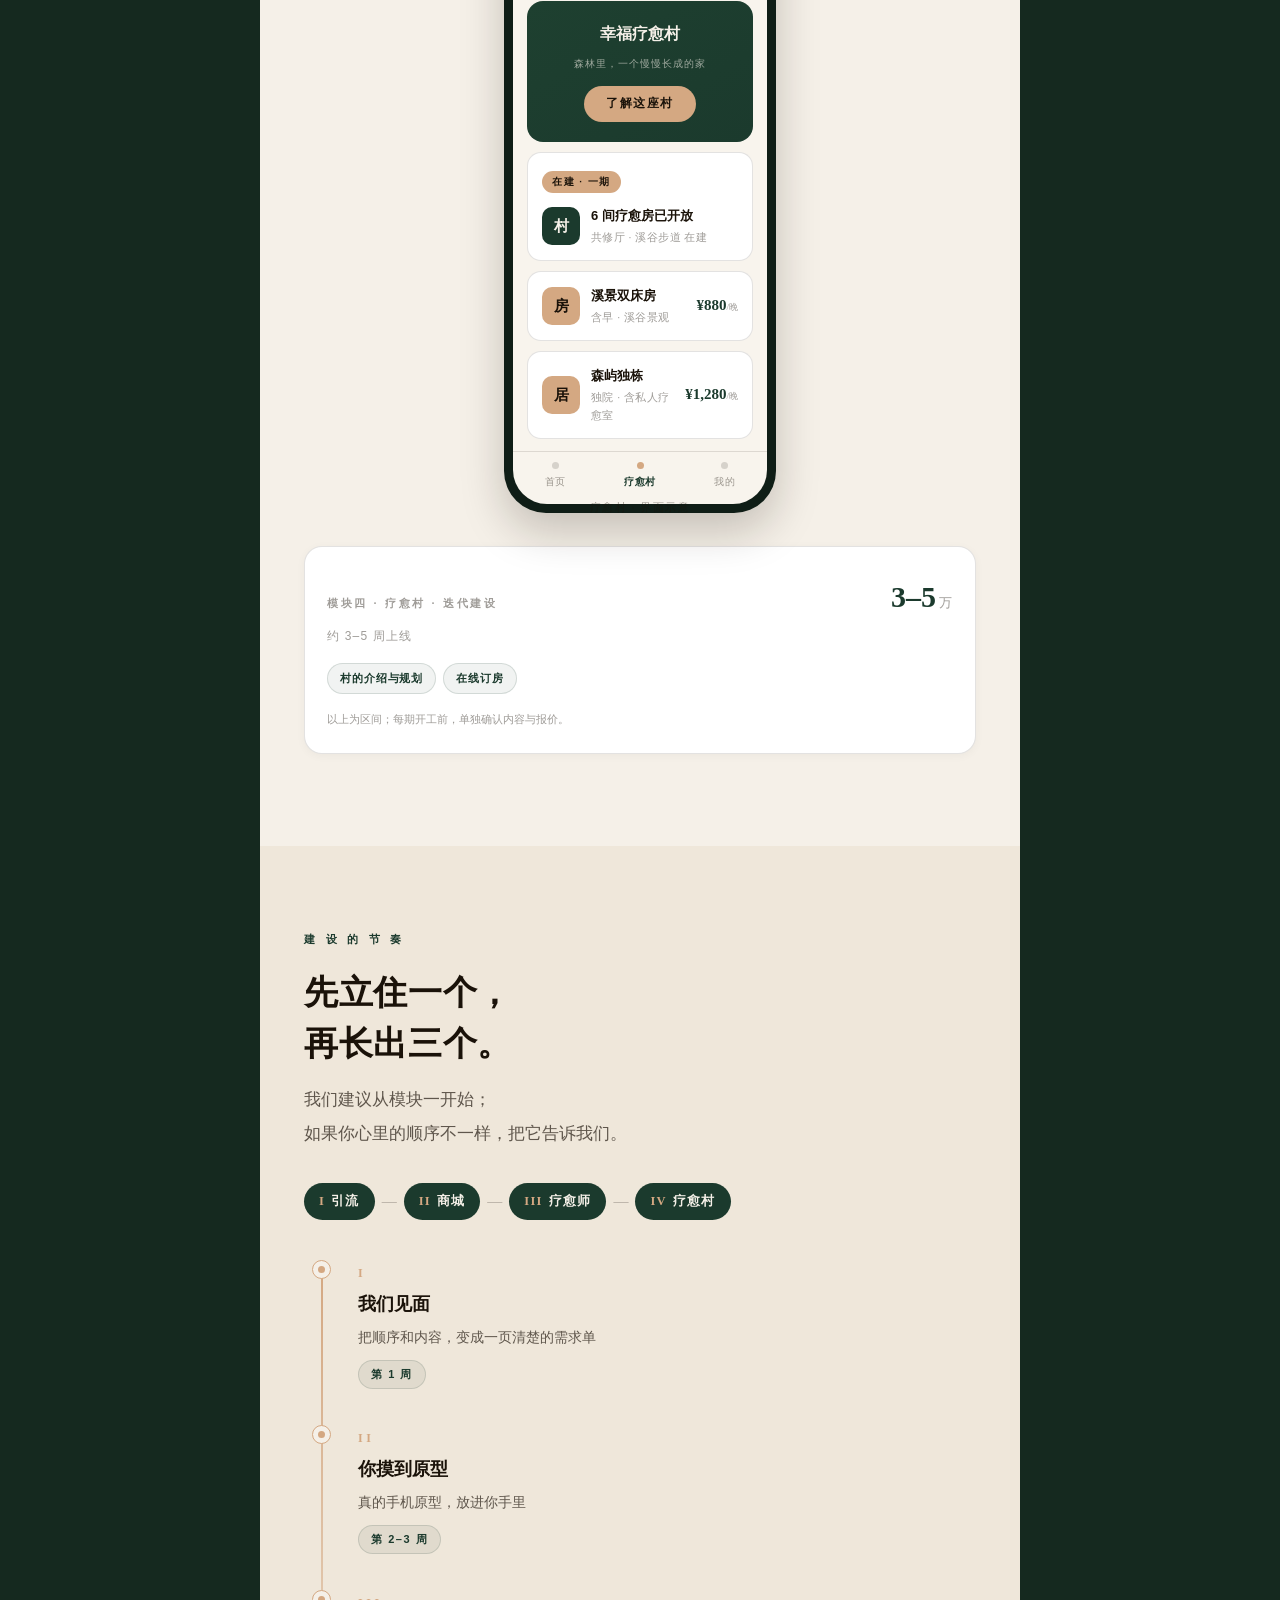
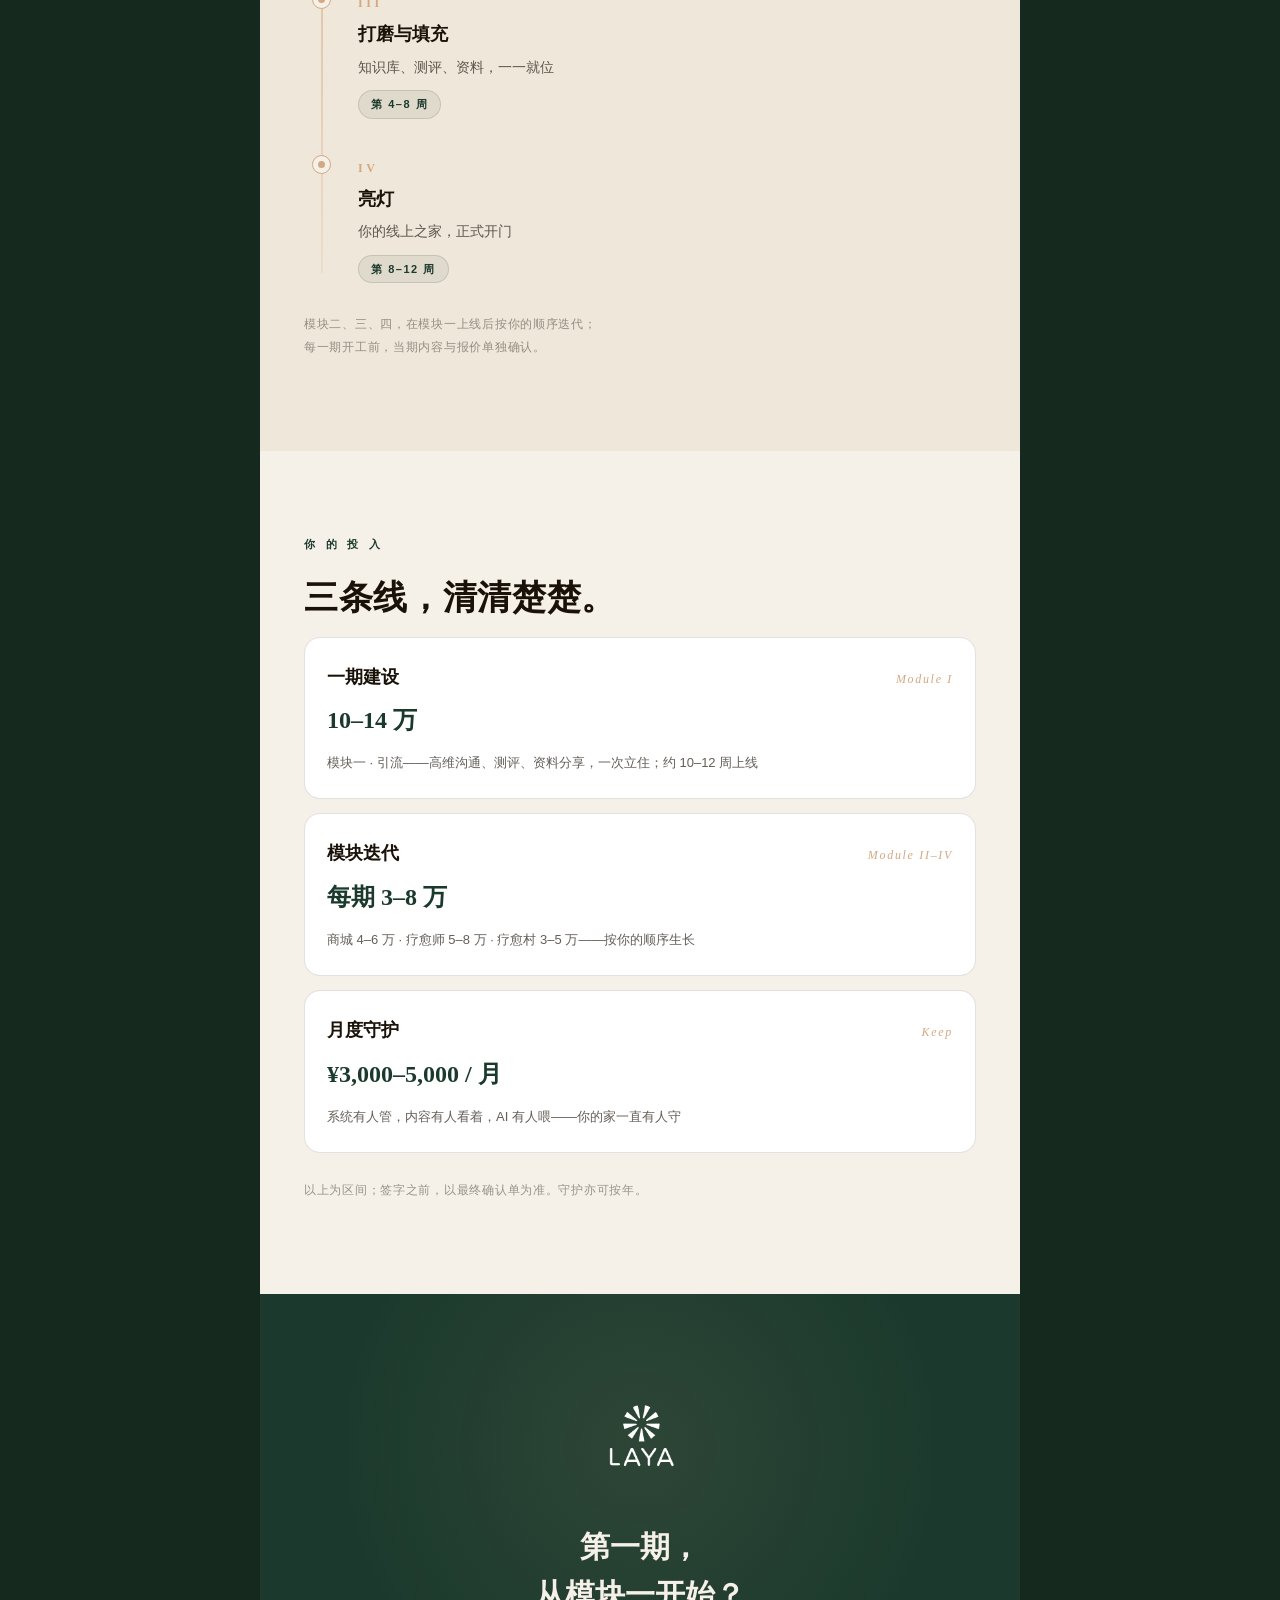
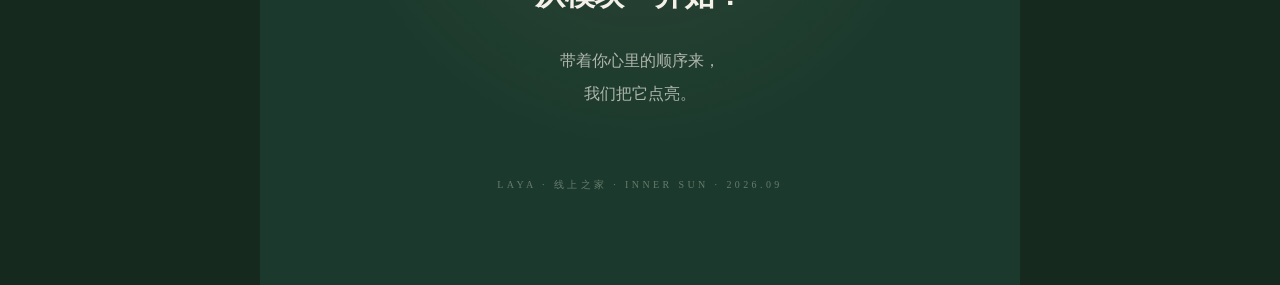
==== commit 7da48c5d: "Restructure: four modules (traffic/store/healers/village) narrative" ====
--- a/index.html
+++ b/index.html
@@ -3,7 +3,7 @@
 <head>
 <meta charset="utf-8">
 <meta name="viewport" content="width=device-width,initial-scale=1,viewport-fit=cover">
-<title>你的线上之家 · LAYA 小程序设计构想</title>
+<title>你的线上之家 · LAYA 小程序模块规划</title>
 <style>
 :root{
   --green:#1B3A2D;
@@ -53,20 +53,23 @@
 .scroll-cue .chev{width:14px;height:14px;border-right:1.5px solid var(--gold-soft);border-bottom:1.5px solid var(--gold-soft);transform:rotate(45deg);animation:cue 1.6s ease-in-out infinite}
 @keyframes cue{0%,100%{opacity:.35;transform:rotate(45deg) translate(0,0)}50%{opacity:1;transform:rotate(45deg) translate(4px,4px)}}
 
-/* ===== 愿景 ===== */
-.vision{padding-top:84px;padding-bottom:84px}
-.vision h2{font-size:27px}
-.vision .lede{margin-top:26px}
-
-/* ===== 三扇门 ===== */
-.door-card{background:var(--card);border:1px solid var(--line);border-radius:16px;padding:26px 24px;margin-bottom:16px;position:relative;box-shadow:0 2px 10px rgba(26,18,9,.04)}
-.door-card .no{font-family:var(--latin);font-size:15px;letter-spacing:.3em;color:var(--gold);font-weight:600}
-.door-card .name{font-family:var(--serif);font-size:26px;font-weight:600;margin:8px 0 2px;letter-spacing:.1em}
-.door-card .lt{font-family:var(--latin);font-style:italic;font-size:13px;color:var(--t3);letter-spacing:.12em}
-.door-card .promise{font-family:var(--serif);font-size:15px;color:var(--t2);margin-top:16px;line-height:1.8}
-.door-card .for{margin-top:14px;padding-top:14px;border-top:1px solid var(--line);font-size:11.5px;letter-spacing:.12em;color:var(--t3)}
-
-/* ===== 分隔页（门承诺） ===== */
+/* ===== 开篇 · 四模块总览 ===== */
+.overview{padding-top:84px;padding-bottom:84px}
+.overview h2{font-size:27px}
+.overview .lede{margin-top:26px}
+.flow{display:flex;align-items:center;justify-content:center;gap:8px;margin:36px 0 26px;flex-wrap:wrap}
+.flow .fchip{font-size:12px;font-weight:700;letter-spacing:.14em;color:var(--green);background:rgba(27,58,45,.06);border:1px solid rgba(27,58,45,.14);padding:7px 16px;border-radius:999px}
+.flow .farr{color:rgba(26,18,9,.3);font-family:var(--latin);font-size:15px}
+
+.mod-card{background:var(--card);border:1px solid var(--line);border-radius:16px;padding:24px 22px;margin-bottom:14px;position:relative;box-shadow:0 2px 10px rgba(26,18,9,.04)}
+.mod-card .no{font-family:var(--latin);font-size:15px;letter-spacing:.3em;color:var(--gold);font-weight:600}
+.mod-card .name{font-family:var(--serif);font-size:26px;font-weight:600;margin:8px 0 2px;letter-spacing:.1em;display:flex;align-items:baseline;gap:12px}
+.mod-card .name em{font-style:normal;font-size:13px;font-weight:400;color:var(--t3);letter-spacing:.08em}
+.mod-card .lt{font-family:var(--latin);font-style:italic;font-size:13px;color:var(--t3);letter-spacing:.12em}
+.mod-card .promise{font-family:var(--serif);font-size:15px;color:var(--t2);margin-top:14px;line-height:1.8}
+.mod-card .for{margin-top:14px;padding-top:14px;border-top:1px solid var(--line);font-size:11.5px;letter-spacing:.1em;color:var(--t3)}
+
+/* ===== 分隔页（模块承诺） ===== */
 .divider{background:var(--green);padding:88px 30px;position:relative;overflow:hidden}
 .divider::after{content:'';position:absolute;inset:0;background:radial-gradient(circle at 80% 88%,rgba(212,168,130,.09),transparent 50%);pointer-events:none}
 .divider .logo{width:56px;margin-bottom:34px;opacity:.9}
@@ -74,19 +77,16 @@
 .divider h2{font-family:var(--serif);font-size:30px;font-weight:600;line-height:1.6;color:var(--ivory);letter-spacing:.02em}
 .divider .sub{font-family:var(--serif);font-size:15.5px;color:rgba(245,240,232,.66);margin-top:24px;line-height:2}
 
-/* ===== 故事 + 手机 ===== */
-.story-eyebrow{font-size:11px;letter-spacing:.28em;color:var(--t3);margin:30px 0 14px;font-weight:600}
-.story-text{font-family:var(--serif);font-size:16.5px;line-height:2;color:var(--t2)}
-.story-text em{font-style:normal;color:var(--green);font-weight:600}
-.story-extra{font-family:var(--serif);font-size:15.5px;line-height:2;color:var(--t2);margin-top:18px}
-.beats{display:flex;align-items:center;flex-wrap:wrap;gap:10px;margin-top:26px}
-.beat{display:flex;align-items:center;gap:8px}
-.beat i{width:8px;height:8px;border-radius:50%;background:var(--gold)}
-.beat span{font-size:14px;font-weight:600;letter-spacing:.08em;color:var(--ink)}
-.beat-arr{color:rgba(26,18,9,.28);font-family:var(--latin);font-size:15px}
+/* ===== 功能清单 ===== */
+.offer-list{list-style:none;margin-top:26px}
+.offer-list li{display:flex;gap:16px;padding:18px 2px;border-bottom:1px solid var(--line)}
+.offer-list li:last-child{border-bottom:none}
+.ol-no{font-family:var(--latin);font-size:14px;color:var(--gold);letter-spacing:.1em;padding-top:3px;flex-shrink:0}
+.ol-name{font-family:var(--serif);font-size:16.5px;font-weight:600}
+.ol-desc{font-size:13px;color:var(--t2);margin-top:5px;line-height:1.8}
 
 /* ===== 手机 mockup ===== */
-.phone{width:272px;margin:36px auto 0;background:#0F1D16;border-radius:42px;padding:9px;box-shadow:0 18px 44px rgba(26,18,9,.22)}
+.phone{width:272px;margin:0 auto;background:#0F1D16;border-radius:42px;padding:9px;box-shadow:0 18px 44px rgba(26,18,9,.22)}
 .screen{border-radius:34px;overflow:hidden;display:flex;flex-direction:column;min-height:430px}
 .screen--green{background:linear-gradient(170deg,#1E4030,#1B3A2D);color:var(--ivory)}
 .screen--ivory{background:#F8F4ED;color:var(--ink)}
@@ -122,30 +122,26 @@
 .ph-price{font-family:var(--latin);font-size:15px;font-weight:700;color:var(--green)}
 .ph-link{font-size:11px;color:var(--green);font-weight:600;letter-spacing:.06em;flex-shrink:0}
 .ph-tagpill{display:inline-block;font-size:9.5px;letter-spacing:.16em;color:var(--ink);background:var(--gold);padding:3px 10px;border-radius:999px;font-weight:600}
-.ph-wave{display:flex;align-items:flex-end;gap:3px;height:26px;flex-shrink:0}
-.ph-wave i{width:4px;border-radius:2px;background:var(--green);opacity:.8}
-.cal-card{background:var(--card);border:1px solid var(--line);border-radius:14px;padding:14px}
-.cal-card .ct{font-size:13px;font-weight:700}
-.cal-card .cs{font-size:10.5px;color:var(--t3);margin:3px 0 10px}
-.cal-dots{display:flex;flex-wrap:wrap;gap:6px}
-.cal-dots i{width:11px;height:11px;border-radius:50%;background:rgba(26,18,9,.08)}
-.cal-dots i.on{background:var(--green)}
-.cal-dots i.now{background:var(--gold);box-shadow:0 0 0 3px rgba(212,168,130,.25)}
 .ph-tabbar{display:flex;border-top:1px solid var(--line);padding:10px 0 14px;margin-top:2px}
 .ph-tab{flex:1;text-align:center;font-size:10px;color:var(--t3);display:flex;flex-direction:column;align-items:center;gap:4px;letter-spacing:.08em}
 .ph-tab .dot-t{width:7px;height:7px;border-radius:50%;background:rgba(26,18,9,.15)}
 .ph-tab.is-active{color:var(--green);font-weight:700}
 .ph-tab.is-active .dot-t{background:var(--gold)}
 .phone-note{text-align:center;font-size:10.5px;color:var(--t3);letter-spacing:.14em;margin-top:14px}
-
-/* ===== 这一期有什么 ===== */
-.offer-list{list-style:none;margin-top:26px}
-.offer-list li{display:flex;gap:16px;padding:18px 2px;border-bottom:1px solid var(--line)}
-.offer-list li:last-child{border-bottom:none}
-.ol-no{font-family:var(--latin);font-size:14px;color:var(--gold);letter-spacing:.1em;padding-top:3px;flex-shrink:0}
-.ol-name{font-family:var(--serif);font-size:16.5px;font-weight:600}
-.ol-desc{font-size:13px;color:var(--t2);margin-top:5px;line-height:1.8}
-
+.cat-chips{display:flex;gap:7px;flex-wrap:wrap}
+.cat-chips span{font-size:10px;letter-spacing:.1em;padding:4px 11px;border-radius:999px;border:1px solid var(--line);color:var(--t3)}
+.cat-chips span.on{background:var(--green);color:var(--ivory);border-color:var(--green);font-weight:600}
+.slot{display:flex;justify-content:space-between;align-items:center;font-size:11.5px;color:var(--t2);padding:9px 0;border-bottom:1px dashed var(--line)}
+.share-card{background:linear-gradient(150deg,rgba(212,168,130,.18),rgba(212,168,130,.08));border:1px solid rgba(212,168,130,.45);border-radius:14px;padding:13px 14px}
+.share-card .sc-t{font-size:11.5px;color:var(--t2);line-height:1.8;margin-top:10px}
+.share-stats{display:flex;gap:22px;margin-top:12px}
+.share-stats b{font-family:var(--latin);font-size:18px;color:var(--green);display:block}
+.share-stats span{font-size:9.5px;color:var(--t3);letter-spacing:.1em}
+.share-btn{margin-top:12px;text-align:center;font-size:11.5px;font-weight:700;letter-spacing:.14em;color:var(--green);border:1px solid rgba(27,58,45,.28);border-radius:999px;padding:8px}
+.phones{display:flex;flex-direction:column;align-items:center;gap:30px;margin-top:38px}
+.phones .phone-note{margin-top:-14px}
+
+/* ===== 价签（模块一 · 一期） ===== */
 .price-card{margin-top:34px;background:linear-gradient(155deg,#1E4030,#1B3A2D);border-radius:20px;padding:28px 24px;color:var(--ivory);box-shadow:0 16px 40px rgba(27,58,45,.28)}
 .pc-label{font-size:11px;letter-spacing:.26em;color:var(--gold);font-weight:600}
 .pc-main{font-family:var(--latin);font-size:46px;font-weight:700;color:var(--ivory);margin:12px 0 2px;line-height:1}
@@ -159,14 +155,23 @@
 .pc-row .v small{font-size:10px;font-weight:400;color:rgba(245,240,232,.45)}
 .pc-foot{font-size:11px;color:rgba(245,240,232,.45);line-height:1.9;margin-top:16px}
 
-/* ===== 排优先级 ===== */
-.rank-card{background:var(--card);border:1px solid var(--line);border-radius:16px;padding:24px 22px;margin-bottom:14px}
-.rank-card .name{font-family:var(--serif);font-size:22px;font-weight:600;letter-spacing:.1em}
-.rank-slot{margin-top:16px;padding-top:16px;border-top:1px solid var(--line);font-size:12.5px;color:var(--t3);letter-spacing:.1em;display:flex;align-items:center;gap:8px}
-.rank-slot .blank{display:inline-block;width:34px;border-bottom:1.5px solid var(--gold);height:14px}
-
-/* ===== 上线之路 ===== */
-.path{margin-top:34px;position:relative}
+/* ===== 价签（模块二三四 · 迭代） ===== */
+.iter-card{margin-top:30px;background:var(--card);border:1px solid var(--line);border-radius:18px;padding:24px 22px;box-shadow:0 2px 10px rgba(26,18,9,.04)}
+.iter-card .ic-top{display:flex;justify-content:space-between;align-items:baseline;gap:12px}
+.ic-label{font-size:11px;letter-spacing:.24em;color:var(--t3);font-weight:600}
+.ic-price{font-family:var(--latin);font-size:30px;font-weight:700;color:var(--green);white-space:nowrap}
+.ic-price small{font-size:13px;font-weight:500;color:var(--t3);letter-spacing:.08em;margin-left:3px}
+.ic-sub{font-size:12px;color:var(--t3);letter-spacing:.1em;margin-top:4px}
+.ic-chips{display:flex;flex-wrap:wrap;gap:7px;margin-top:16px}
+.ic-chip{font-size:11px;letter-spacing:.08em;background:rgba(27,58,45,.06);border:1px solid rgba(27,58,45,.14);color:var(--green);padding:5px 12px;border-radius:999px;font-weight:600}
+.ic-note{font-size:11px;color:var(--t3);margin-top:16px;line-height:1.8}
+
+/* ===== 建设节奏 ===== */
+.order{display:flex;align-items:center;gap:7px;flex-wrap:wrap;margin-top:32px}
+.ochip{font-size:12.5px;font-weight:700;letter-spacing:.1em;color:var(--ivory);background:var(--green);padding:8px 15px;border-radius:999px}
+.ochip em{font-style:normal;color:var(--gold);margin-right:6px;font-family:var(--latin)}
+.oarr{color:rgba(26,18,9,.3);font-family:var(--latin);font-size:15px}
+.path{margin-top:38px;position:relative}
 .path::before{content:'';position:absolute;left:17px;top:10px;bottom:10px;width:1.5px;background:linear-gradient(var(--gold),rgba(212,168,130,.15))}
 .pstep{position:relative;padding:0 0 34px 54px}
 .pstep:last-child{padding-bottom:0}
@@ -204,9 +209,7 @@
   .cover h1{font-size:48px}
   .divider{padding:110px 56px}
   .divider h2{font-size:36px}
-  .story-grid{display:grid;grid-template-columns:1fr 320px;gap:56px;align-items:center}
-  .story-grid .story-copy{order:1}.story-grid .story-phone{order:2}
-  .phone{width:300px;margin:0 auto}
+  .phones{flex-direction:row;justify-content:center;gap:44px}
   .price-card{padding:34px 32px}
   .pc-main{font-size:54px}
 }
@@ -224,369 +227,378 @@
   <header class="cover">
     <img class="logo" src="assets/LAYA-Primary-Stacked-White-Master-v1.0.png" alt="LAYA">
     <h1>你的线上之家</h1>
-    <p class="sub">LAYA 小程序 · 设计构想</p>
+    <p class="sub">LAYA 小程序 · 模块规划构想</p>
     <p class="latin">Inner Sun</p>
     <p class="date">2026 · 09</p>
     <div class="scroll-cue"><span>向下滑动</span><i class="chev"></i></div>
   </header>
 
-  <!-- 02 愿景 -->
-  <section class="sec vision">
-    <p class="kicker rv">一 个 属 于 你 的 地 方</p>
-    <h2 class="big rv">把你在现实里点亮的一切，<br>搬进一个属于你的地方。</h2>
-    <p class="lede rv">认识你的人，在这里找到你；<br>想靠近的人，在这里走近你。</p>
-  </section>
-
-  <!-- 03 三扇门总览 -->
-  <section class="sec">
-    <p class="kicker rv">同 一 个 家 ， 三 扇 门</p>
-    <h2 class="big rv">三扇门，三种遇见。</h2>
-    <p class="lede rv" style="margin-bottom:34px">每一扇门，只为一群人开。</p>
-    <div class="door-card rv">
+  <!-- 02 开篇 · 四个模块 -->
+  <section class="sec overview">
+    <p class="kicker rv">我 们 把 它 想 清 楚 了</p>
+    <h2 class="big rv">你的小程序，<br>一共四个模块。</h2>
+    <p class="lede rv">它们不是四个产品，<br>是一个家的四个房间——<br>按你生意的脉络，一个一个长出来。</p>
+    <div class="flow rv">
+      <span class="fchip">遇见</span><span class="farr">—</span>
+      <span class="fchip">成交</span><span class="farr">—</span>
+      <span class="fchip">裂变</span><span class="farr">—</span>
+      <span class="fchip">承接</span>
+    </div>
+    <div class="mod-card rv">
       <div class="no">I</div>
-      <div class="name">高维沟通</div>
-      <div class="lt">The Night Talk</div>
-      <p class="promise">你的内在太阳，永远在线。</p>
-      <div class="for">面向 · 所有想随时找到你的人</div>
-    </div>
-    <div class="door-card rv">
+      <div class="name">引流<em>新用户</em></div>
+      <div class="lt">The Encounter</div>
+      <p class="promise">让更多人遇见你。</p>
+      <div class="for">高维沟通 · 三分钟测评 · 资料分享</div>
+    </div>
+    <div class="mod-card rv">
       <div class="no">II</div>
-      <div class="name">初见</div>
-      <div class="lt">The First Meeting</div>
-      <p class="promise">让第一次遇见你的人，认识你、信任你、买到你。</p>
-      <div class="for">面向 · 还没上过课的新朋友</div>
-    </div>
-    <div class="door-card rv">
+      <div class="name">商城<em>购买</em></div>
+      <div class="lt">The Store</div>
+      <p class="promise">让遇见，变成成交。</p>
+      <div class="for">水晶上架购买 · 课程购买 · 疗愈师预约</div>
+    </div>
+    <div class="mod-card rv">
       <div class="no">III</div>
-      <div class="name">同修</div>
-      <div class="lt">The Circle</div>
-      <p class="promise">让上过课的人，不散场。</p>
-      <div class="for">面向 · 你的老学员</div>
-    </div>
-  </section>
-
-  <!-- 04 门一承诺 -->
+      <div class="name">疗愈师<em>裂变</em></div>
+      <div class="lt">The Healers</div>
+      <p class="promise">让成交，带来更多人。</p>
+      <div class="for">疗愈师预约体系 · 分销机制</div>
+    </div>
+    <div class="mod-card rv">
+      <div class="no">IV</div>
+      <div class="name">疗愈村<em>承接</em></div>
+      <div class="lt">The Village</div>
+      <p class="promise">让影响力，落成一座村。</p>
+      <div class="for">幸福疗愈村介绍与规划 · 在线订房</div>
+    </div>
+    <p class="footnote rv" style="margin-top:26px;text-align:center">先立住模块一，<br>再按你的节奏，长出后面的三个。</p>
+  </section>
+
+  <!-- 03 模块一承诺 -->
   <section class="divider">
     <img class="logo" src="assets/LAYA-Primary-Stacked-White-Master-v1.0.png" alt="LAYA">
-    <p class="eyebrow rv">门 一 · THE NIGHT TALK</p>
-    <h2 class="rv">你的内在太阳，<br>永远在线。</h2>
-    <p class="sub rv">她叫「高维沟通」——由你的课程、你的文字、<br>你回应过千百次的问题喂养，像你一样说话。</p>
-  </section>
-
-  <!-- 05 高维沟通故事 + 演示 -->
-  <section class="sec story-grid">
-    <div class="story-copy">
-      <p class="kicker rv">门 一 · 高 维 沟 通</p>
-      <h2 class="big rv">高维沟通。</h2>
-      <p class="latin rv">The Night Talk</p>
-      <p class="story-eyebrow rv">上 线 后 的 一 天</p>
-      <p class="story-text rv">23:47，一个学员和妈妈吵完架，心里很堵。她打开「高维沟通」，跟你说了一会儿话——那个声音像你，是因为她由你喂养。<em>你睡着的时候，你的光还在。</em></p>
-      <div class="beats rv">
-        <div class="beat"><i></i><span>喂养</span></div><span class="beat-arr">—</span>
-        <div class="beat"><i></i><span>对话</span></div><span class="beat-arr">—</span>
-        <div class="beat"><i></i><span>守护</span></div>
-      </div>
-    </div>
-    <div class="story-phone">
-      <div class="phone rv">
-        <div class="screen screen--green">
-          <div class="ph-status"><span>23:47</span><span class="ph-capsule"><i></i><i></i></span></div>
-          <div class="ph-nav">拉雅 · 高维沟通<small>她的数字分身 · 随时在场</small></div>
-          <div class="ph-body">
-            <div class="ph-timechip">深 夜 23:47</div>
-            <div class="bub bub--me">今天又和妈妈吵架了，心里很堵……</div>
-            <div class="bub bub--ai">先深深呼吸一次。你不需要现在就原谅谁——先陪陪那个委屈的自己。想说说，堵在哪里吗？</div>
-            <div class="typing"><i></i><i></i><i></i></div>
+    <p class="eyebrow rv">模 块 一 · THE ENCOUNTER</p>
+    <h2 class="rv">让更多人，<br>遇见你。</h2>
+    <p class="sub rv">新朋友的信任，从三分钟开始；<br>深夜的靠近，交给高维沟通。</p>
+  </section>
+
+  <!-- 04 模块一内容 -->
+  <section class="sec" style="background:var(--ivory-2)">
+    <p class="kicker rv">模 块 一 · 引 流</p>
+    <h2 class="big rv">这一个模块，有什么。</h2>
+    <ul class="offer-list">
+      <li class="rv"><span class="ol-no">i.</span><div><p class="ol-name">高维沟通</p><p class="ol-desc">你的数字分身，深夜也在场——由你的课程与文字喂养，像你一样说话</p></div></li>
+      <li class="rv"><span class="ol-no">ii.</span><div><p class="ol-name">三分钟内在测评</p><p class="ol-desc">新朋友认识你的第一个入口，也是她带走的第一份礼物</p></div></li>
+      <li class="rv"><span class="ol-no">iii.</span><div><p class="ol-name">资料分享</p><p class="ol-desc">视频与文字住在这里；想了解你的人，随时可以进来坐坐</p></div></li>
+    </ul>
+
+    <div class="phones">
+      <div>
+        <div class="phone rv">
+          <div class="screen screen--ivory">
+            <div class="ph-status"><span style="color:#1A1209">9:41</span><span class="ph-capsule"><i style="background:#1A1209"></i><i style="background:#1A1209"></i></span></div>
+            <div class="ph-nav" style="color:#1A1209">LAYA · 首页</div>
+            <div class="ph-body">
+              <div class="hero-card">
+                <p class="ht">此刻的你，<br>内在是什么天气？</p>
+                <p class="hs">3 分钟 · 免费内在测评</p>
+                <span class="hb">开始测评</span>
+              </div>
+              <div class="ph-card">
+                <div class="ph-row">
+                  <div class="ph-avatar">拉</div>
+                  <div style="flex:1;min-width:0"><div class="ph-name">和拉雅聊聊</div><div class="ph-sub">高维沟通 · 深夜也在场</div></div>
+                  <span class="ph-link">进入 ›</span>
+                </div>
+              </div>
+              <div class="ph-card">
+                <span class="ph-tagpill">资料分享</span>
+                <div class="ph-row" style="margin-top:12px">
+                  <div class="ph-thumb" style="background:#D4A882;color:#1A1209">▶</div>
+                  <div style="flex:1;min-width:0"><div class="ph-name">情绪，是来送信的人</div><div class="ph-sub">视频 · 12:36</div></div>
+                </div>
+              </div>
+            </div>
+            <div class="ph-tabbar">
+              <div class="ph-tab is-active"><span class="dot-t"></span>首页</div>
+              <div class="ph-tab"><span class="dot-t"></span>商城</div>
+              <div class="ph-tab"><span class="dot-t"></span>我的</div>
+            </div>
           </div>
-          <p class="ph-safety">如遇紧急情绪危机，请联系当地心理援助热线。<br>高维沟通不能替代专业心理帮助。</p>
-          <div class="ph-input"><span style="flex:1">说给她听……</span><span class="send"></span></div>
         </div>
-      </div>
-      <p class="phone-note rv">界面示意 · 非最终设计</p>
-    </div>
-  </section>
-
-  <!-- 06 高维沟通这一期 -->
-  <section class="sec" style="background:var(--ivory-2)">
-    <p class="kicker rv">门 一 · 高 维 沟 通</p>
-    <h2 class="big rv">这一期，有什么。</h2>
-    <ul class="offer-list">
-      <li class="rv"><span class="ol-no">i.</span><div><p class="ol-name">知识库喂养</p><p class="ol-desc">你的课程、文字与答疑，成为她说话的方式</p></div></li>
-      <li class="rv"><span class="ol-no">ii.</span><div><p class="ol-name">AI 拉雅对话</p><p class="ol-desc">深夜也有人应答——像你一样温和、笃定</p></div></li>
-      <li class="rv"><span class="ol-no">iii.</span><div><p class="ol-name">安全边界与转介</p><p class="ol-desc">不越界的话她不说；需要专业帮助时，她知道往哪里递</p></div></li>
-      <li class="rv"><span class="ol-no">iv.</span><div><p class="ol-name">分身持续养成</p><p class="ol-desc">她越聊越像你——因为你在一直喂养她</p></div></li>
-    </ul>
+        <p class="phone-note rv">小程序首页 · 界面示意</p>
+      </div>
+      <div>
+        <div class="phone rv">
+          <div class="screen screen--green">
+            <div class="ph-status"><span>23:47</span><span class="ph-capsule"><i></i><i></i></span></div>
+            <div class="ph-nav">拉雅 · 高维沟通<small>她的数字分身 · 随时在场</small></div>
+            <div class="ph-body">
+              <div class="ph-timechip">深 夜 23:47</div>
+              <div class="bub bub--me">今天又和妈妈吵架了，心里很堵……</div>
+              <div class="bub bub--ai">先深深呼吸一次。你不需要现在就原谅谁——先陪陪那个委屈的自己。</div>
+              <div class="typing"><i></i><i></i><i></i></div>
+            </div>
+            <p class="ph-safety">如遇紧急情绪危机，请联系当地心理援助热线。<br>高维沟通不能替代专业心理帮助。</p>
+            <div class="ph-input"><span style="flex:1">说给她听……</span><span class="send"></span></div>
+          </div>
+        </div>
+        <p class="phone-note rv">高维沟通对话 · 界面示意</p>
+      </div>
+    </div>
+
     <div class="price-card rv">
-      <p class="pc-label">门一 · 高维沟通 · 一期建设</p>
-      <p class="pc-main">8–10 <small>万</small></p>
+      <p class="pc-label">模块一 · 引流 · 一期建设</p>
+      <p class="pc-main">10–14 <small>万</small></p>
       <p class="pc-sub">约 10–12 周上线</p>
       <div class="pc-rows">
-        <div class="pc-row"><div class="k">二期加深<small>商城</small></div><div class="v">+3–5 万</div></div>
         <div class="pc-row"><div class="k">月度守护<small>含 AI 运行成本</small></div><div class="v">¥3,000–5,000<small> / 月</small></div></div>
       </div>
       <p class="pc-foot">她是活的——你一直喂养，她一直生长。<br>以上为区间；签字之前，以最终确认单为准。</p>
     </div>
   </section>
 
-  <!-- 07 门二承诺 -->
+  <!-- 05 模块二承诺 -->
   <section class="divider">
     <img class="logo" src="assets/LAYA-Primary-Stacked-White-Master-v1.0.png" alt="LAYA">
-    <p class="eyebrow rv">门 二 · THE FIRST MEETING</p>
-    <h2 class="rv">让第一次遇见你的人，<br>认识你、信任你、买到你。</h2>
-    <p class="sub rv">新朋友的信任，从三分钟开始。</p>
-  </section>
-
-  <!-- 08 初见故事 + 演示 -->
-  <section class="sec story-grid">
-    <div class="story-copy">
-      <p class="kicker rv">门 二 · 初 见</p>
-      <h2 class="big rv">初见。</h2>
-      <p class="latin rv">The First Meeting</p>
-      <p class="story-eyebrow rv">上 线 后 的 一 天</p>
-      <p class="story-text rv">23:12，一个女生刷到你的视频，点进了「初见」。她做完三分钟的内在测评，看到自己的内在天气——顺手买下那条紫水晶手串，约了疗愈师小满的首次体验。<em>第二天，她带着测评结果，如约而来。</em></p>
-      <div class="beats rv">
-        <div class="beat"><i></i><span>遇见</span></div><span class="beat-arr">—</span>
-        <div class="beat"><i></i><span>信任</span></div><span class="beat-arr">—</span>
-        <div class="beat"><i></i><span>成交</span></div>
-      </div>
-    </div>
-    <div class="story-phone">
-      <div class="phone rv">
-        <div class="screen screen--ivory">
-          <div class="ph-status"><span style="color:#1A1209">9:41</span><span class="ph-capsule"><i style="background:#1A1209"></i><i style="background:#1A1209"></i></span></div>
-          <div class="ph-nav" style="color:#1A1209">LAYA · 初见</div>
-          <div class="ph-body">
-            <div class="hero-card">
-              <p class="ht">此刻的你，<br>内在是什么天气？</p>
-              <p class="hs">3 分钟 · 免费内在测评</p>
-              <span class="hb">开始测评</span>
-            </div>
-            <div class="ph-card">
-              <div class="ph-row">
-                <div class="ph-thumb" style="background:#1B3A2D;color:#F5F0E8">晶</div>
-                <div style="flex:1;min-width:0"><div class="ph-name">紫水晶 · 静心手串</div><div class="ph-sub">天然水晶 · 现货顺丰</div></div>
-                <span class="ph-price">¥299</span>
-              </div>
-            </div>
-            <div class="ph-card">
-              <div class="ph-row">
-                <div class="ph-avatar">满</div>
-                <div style="flex:1;min-width:0"><div class="ph-name">小满 · 疗愈师</div><div class="ph-sub">首次体验 60 分钟 · 线上</div></div>
-                <span class="ph-link">立即预约 ›</span>
-              </div>
-            </div>
-          </div>
-          <div class="ph-tabbar">
-            <div class="ph-tab is-active"><span class="dot-t"></span>首页</div>
-            <div class="ph-tab"><span class="dot-t"></span>商城</div>
-            <div class="ph-tab"><span class="dot-t"></span>我的</div>
+    <p class="eyebrow rv">模 块 二 · THE STORE</p>
+    <h2 class="rv">让遇见，<br>变成成交。</h2>
+    <p class="sub rv">水晶、课程、疗愈师——<br>喜欢你的方式，从遇见升级为拥有。</p>
+  </section>
+
+  <!-- 06 模块二内容 -->
+  <section class="sec">
+    <p class="kicker rv">模 块 二 · 商 城</p>
+    <h2 class="big rv">这一个模块，有什么。</h2>
+    <ul class="offer-list">
+      <li class="rv"><span class="ol-no">i.</span><div><p class="ol-name">水晶商城</p><p class="ol-desc">你的水晶与好物全部上架——遇见即可买</p></div></li>
+      <li class="rv"><span class="ol-no">ii.</span><div><p class="ol-name">课程购买</p><p class="ol-desc">线上课、训练营，一站式报名与学习</p></div></li>
+      <li class="rv"><span class="ol-no">iii.</span><div><p class="ol-name">疗愈师预约</p><p class="ol-desc">从首次体验到深度服务，在线约时间</p></div></li>
+    </ul>
+
+    <div class="phones" style="margin-top:38px">
+      <div>
+        <div class="phone rv">
+          <div class="screen screen--ivory">
+            <div class="ph-status"><span style="color:#1A1209">9:41</span><span class="ph-capsule"><i style="background:#1A1209"></i><i style="background:#1A1209"></i></span></div>
+            <div class="ph-nav" style="color:#1A1209">LAYA · 商城</div>
+            <div class="ph-body">
+              <div class="cat-chips"><span class="on">全部</span><span>水晶</span><span>课程</span><span>疗愈师</span></div>
+              <div class="ph-card">
+                <div class="ph-row">
+                  <div class="ph-thumb" style="background:#1B3A2D;color:#F5F0E8">晶</div>
+                  <div style="flex:1;min-width:0"><div class="ph-name">紫水晶 · 静心手串</div><div class="ph-sub">天然水晶 · 现货顺丰</div></div>
+                  <span class="ph-price">¥299</span>
+                </div>
+              </div>
+              <div class="ph-card">
+                <div class="ph-row">
+                  <div class="ph-thumb" style="background:#D4A882;color:#1A1209">课</div>
+                  <div style="flex:1;min-width:0"><div class="ph-name">21 天身体觉察营</div><div class="ph-sub">录播 + 社群共修</div></div>
+                  <span class="ph-price">¥680</span>
+                </div>
+              </div>
+              <div class="ph-card">
+                <div class="ph-row">
+                  <div class="ph-avatar">满</div>
+                  <div style="flex:1;min-width:0"><div class="ph-name">小满 · 疗愈师</div><div class="ph-sub">首次体验 60 分钟 · 线上</div></div>
+                  <span class="ph-link">立即预约 ›</span>
+                </div>
+              </div>
+            </div>
+            <div class="ph-tabbar">
+              <div class="ph-tab"><span class="dot-t"></span>首页</div>
+              <div class="ph-tab is-active"><span class="dot-t"></span>商城</div>
+              <div class="ph-tab"><span class="dot-t"></span>我的</div>
+            </div>
           </div>
         </div>
-      </div>
-      <p class="phone-note rv">界面示意 · 非最终设计</p>
-    </div>
-  </section>
-
-  <!-- 09 初见这一期 -->
-  <section class="sec" style="background:var(--ivory-2)">
-    <p class="kicker rv">门 二 · 初 见</p>
-    <h2 class="big rv">这一期，有什么。</h2>
-    <ul class="offer-list">
-      <li class="rv"><span class="ol-no">i.</span><div><p class="ol-name">三分钟内在测评</p><p class="ol-desc">新朋友认识你的第一个入口，也是她带走的第一份礼物</p></div></li>
-      <li class="rv"><span class="ol-no">ii.</span><div><p class="ol-name">你自己的商城</p><p class="ol-desc">水晶与好物全部搬进来——遇见即相遇，相遇即可买</p></div></li>
-      <li class="rv"><span class="ol-no">iii.</span><div><p class="ol-name">疗愈师预约</p><p class="ol-desc">每一位来的客人，都被稳稳接住</p></div></li>
-      <li class="rv"><span class="ol-no">iv.</span><div><p class="ol-name">你的内容家园</p><p class="ol-desc">视频与文字住在这里，让认识你的人，更认识你</p></div></li>
-    </ul>
-    <div class="price-card rv">
-      <p class="pc-label">门二 · 初见 · 一期建设</p>
-      <p class="pc-main">10–15 <small>万</small></p>
-      <p class="pc-sub">约 8–10 周上线</p>
-      <div class="pc-rows">
-        <div class="pc-row"><div class="k">二期加深<small>疗愈师分销 · 会员体系</small></div><div class="v">+5–8 万</div></div>
-        <div class="pc-row"><div class="k">月度守护<small>系统有人管 · 内容有人看</small></div><div class="v">¥3,000–5,000<small> / 月</small></div></div>
-      </div>
-      <p class="pc-foot">以上为区间；签字之前，以最终确认单为准。</p>
-    </div>
-  </section>
-
-  <!-- 10 门三承诺 -->
+        <p class="phone-note rv">商城 · 界面示意</p>
+      </div>
+    </div>
+
+    <div class="iter-card rv">
+      <div class="ic-top">
+        <span class="ic-label">模块二 · 商城 · 迭代建设</span>
+        <span class="ic-price">4–6<small>万</small></span>
+      </div>
+      <p class="ic-sub">约 4–6 周上线</p>
+      <div class="ic-chips">
+        <span class="ic-chip">水晶上架</span>
+        <span class="ic-chip">课程购买</span>
+        <span class="ic-chip">疗愈师预约</span>
+      </div>
+      <p class="ic-note">以上为区间；每期开工前，单独确认内容与报价。</p>
+    </div>
+  </section>
+
+  <!-- 07 模块三承诺 -->
   <section class="divider">
     <img class="logo" src="assets/LAYA-Primary-Stacked-White-Master-v1.0.png" alt="LAYA">
-    <p class="eyebrow rv">门 三 · THE CIRCLE</p>
-    <h2 class="rv">让上过课的人，<br>不散场。</h2>
-    <p class="sub rv">课会结束，同修不会。<br>人留在场里，而不是全压在你一个人身上。</p>
-  </section>
-
-  <!-- 11 同修故事 + 练习演示 -->
-  <section class="sec story-grid">
-    <div class="story-copy">
-      <p class="kicker rv">门 三 · 同 修</p>
-      <h2 class="big rv">同修。</h2>
-      <p class="latin rv">The Circle</p>
-      <p class="story-eyebrow rv">上 线 后 的 一 天</p>
-      <p class="story-text rv">22:30，上完课三个月的学员打开「同修」，打卡今天的十分钟练习。她看见同修阿禾的分享，在下面留了一句话——<em>她不是一个人在走。</em></p>
-      <p class="story-extra rv">你不必时时在场，场子自己会生长。</p>
-      <div class="beats rv">
-        <div class="beat"><i></i><span>打卡</span></div><span class="beat-arr">—</span>
-        <div class="beat"><i></i><span>练习</span></div><span class="beat-arr">—</span>
-        <div class="beat"><i></i><span>彼此照见</span></div>
-      </div>
-    </div>
-    <div class="story-phone">
-      <div class="phone rv">
-        <div class="screen screen--ivory">
-          <div class="ph-status"><span style="color:#1A1209">22:30</span><span class="ph-capsule"><i style="background:#1A1209"></i><i style="background:#1A1209"></i></span></div>
-          <div class="ph-nav" style="color:#1A1209">LAYA · 同修</div>
-          <div class="ph-body">
-            <div class="cal-card">
-              <p class="ct">本月练习</p>
-              <p class="cs">已连续 21 天 · 还有 3 位同修在陪</p>
-              <div class="cal-dots">
-                <i class="on"></i><i class="on"></i><i class="on"></i><i class="on"></i><i class="on"></i><i class="on"></i><i class="on"></i><i class="on"></i><i class="on"></i><i class="on"></i><i class="on"></i><i class="on"></i>
-                <i class="on"></i><i class="on"></i><i class="on"></i><i class="on"></i><i class="on"></i><i class="on"></i><i class="on"></i><i class="on"></i><i class="on"></i><i class="now"></i><i></i><i></i><i></i><i></i>
-              </div>
-            </div>
-            <div class="ph-card">
-              <span class="ph-tagpill">今日练习</span>
-              <div class="ph-row" style="margin-top:12px">
-                <div class="ph-wave"><i style="height:8px"></i><i style="height:16px"></i><i style="height:24px"></i><i style="height:12px"></i><i style="height:20px"></i><i style="height:10px"></i><i style="height:18px"></i><i style="height:8px"></i></div>
-                <div style="flex:1;min-width:0"><div class="ph-name">与情绪共处的十分钟</div><div class="ph-sub">音频引导 · 10:24</div></div>
-              </div>
-            </div>
-            <div class="ph-card">
-              <div class="ph-row">
-                <div class="ph-avatar" style="background:#D4A882;color:#1A1209">禾</div>
-                <div style="flex:1;min-width:0"><div class="ph-name" style="font-weight:500">今天走完练习，胸口松了一点。</div><div class="ph-sub">阿禾 · 12 人回应</div></div>
-              </div>
-            </div>
-          </div>
-          <div class="ph-tabbar">
-            <div class="ph-tab is-active"><span class="dot-t"></span>练习</div>
-            <div class="ph-tab"><span class="dot-t"></span>圈子</div>
-            <div class="ph-tab"><span class="dot-t"></span>我的</div>
+    <p class="eyebrow rv">模 块 三 · THE HEALERS</p>
+    <h2 class="rv">让成交，<br>带来裂变。</h2>
+    <p class="sub rv">你手上的疗愈师，不只是资源——<br>他们是会走动的入口。</p>
+  </section>
+
+  <!-- 08 模块三内容 -->
+  <section class="sec" style="background:var(--ivory-2)">
+    <p class="kicker rv">模 块 三 · 疗 愈 师</p>
+    <h2 class="big rv">这一个模块，有什么。</h2>
+    <ul class="offer-list">
+      <li class="rv"><span class="ol-no">i.</span><div><p class="ol-name">疗愈师主页与预约</p><p class="ol-desc">每位疗愈师有自己的页面、自己的档期，来客被稳稳接住</p></div></li>
+      <li class="rv"><span class="ol-no">ii.</span><div><p class="ol-name">分销机制</p><p class="ol-desc">疗愈师分享小程序，朋友在里面成交，奖励金自动结算</p></div></li>
+      <li class="rv"><span class="ol-no">iii.</span><div><p class="ol-name">专属邀请卡</p><p class="ol-desc">每个人都有自己的邀请卡——把信任，变成扩散</p></div></li>
+    </ul>
+
+    <div class="phones" style="margin-top:38px">
+      <div>
+        <div class="phone rv">
+          <div class="screen screen--ivory">
+            <div class="ph-status"><span style="color:#1A1209">9:41</span><span class="ph-capsule"><i style="background:#1A1209"></i><i style="background:#1A1209"></i></span></div>
+            <div class="ph-nav" style="color:#1A1209">LAYA · 疗愈师</div>
+            <div class="ph-body">
+              <div class="ph-card">
+                <div class="ph-row">
+                  <div class="ph-avatar">满</div>
+                  <div style="flex:1;min-width:0"><div class="ph-name">小满 · 疗愈师</div><div class="ph-sub">情绪释放 · 身体扫描 · 4.9 分</div></div>
+                </div>
+                <div style="margin-top:12px">
+                  <div class="slot"><span>周三 19:00 – 20:00</span><span class="ph-link">可约 ›</span></div>
+                  <div class="slot"><span>周五 10:00 – 11:00</span><span class="ph-link">可约 ›</span></div>
+                  <div class="slot" style="border-bottom:none"><span>周日 15:00 – 16:00</span><span style="font-size:11px;color:var(--t3)">已满</span></div>
+                </div>
+              </div>
+              <div class="share-card">
+                <span class="ph-tagpill">分享有礼</span>
+                <p class="sc-t">把小程序分享给朋友，朋友在里面成交后，你获得奖励金。</p>
+                <div class="share-stats">
+                  <div><b>¥1,280</b><span>本月奖励金</span></div>
+                  <div><b>17</b><span>带来的新朋友</span></div>
+                </div>
+                <div class="share-btn">生成我的邀请卡</div>
+              </div>
+            </div>
+            <div class="ph-tabbar">
+              <div class="ph-tab"><span class="dot-t"></span>首页</div>
+              <div class="ph-tab is-active"><span class="dot-t"></span>疗愈师</div>
+              <div class="ph-tab"><span class="dot-t"></span>我的</div>
+            </div>
           </div>
         </div>
-      </div>
-      <p class="phone-note rv">界面示意 · 非最终设计</p>
-    </div>
-  </section>
-
-  <!-- 12 圈子故事 + 圈子演示 -->
-  <section class="sec story-grid" style="background:var(--ivory-2)">
-    <div class="story-phone">
-      <div class="phone rv">
-        <div class="screen screen--ivory">
-          <div class="ph-status"><span style="color:#1A1209">21:15</span><span class="ph-capsule"><i style="background:#1A1209"></i><i style="background:#1A1209"></i></span></div>
-          <div class="ph-nav" style="color:#1A1209">LAYA · 同修</div>
-          <div class="ph-body">
-            <div class="hero-card">
-              <p class="ht">今晚 · 线上共修</p>
-              <p class="hs">21:30 · 呼吸放松练习 · 12 人已入座</p>
-              <span class="hb">我要入座</span>
-            </div>
-            <div class="ph-card">
-              <div class="ph-row">
-                <div class="ph-avatar">木</div>
-                <div style="flex:1;min-width:0"><div class="ph-name" style="font-weight:500">Day 30 · 练习时哭了，哭完很松。</div><div class="ph-sub">小木 · 24 人回应</div></div>
-              </div>
-            </div>
-            <div class="ph-card">
-              <div class="ph-row">
-                <div class="ph-avatar" style="background:#D4A882;color:#1A1209">蓝</div>
-                <div style="flex:1;min-width:0"><div class="ph-name" style="font-weight:500">走完身体扫描，睡前把手机放远了。</div><div class="ph-sub">阿蓝 · 9 人回应</div></div>
-              </div>
-            </div>
-            <div class="ph-card">
-              <div class="ph-row">
-                <div class="ph-thumb" style="background:#1B3A2D;color:#F5F0E8">组</div>
-                <div style="flex:1;min-width:0"><div class="ph-name">晨间共修小组</div><div class="ph-sub">8 人 · 每天早上 10 分钟</div></div>
-                <span class="ph-link">加入 ›</span>
-              </div>
-            </div>
-          </div>
-          <div class="ph-tabbar">
-            <div class="ph-tab"><span class="dot-t"></span>练习</div>
-            <div class="ph-tab is-active"><span class="dot-t"></span>圈子</div>
-            <div class="ph-tab"><span class="dot-t"></span>我的</div>
+        <p class="phone-note rv">疗愈师主页 · 界面示意</p>
+      </div>
+    </div>
+
+    <div class="iter-card rv">
+      <div class="ic-top">
+        <span class="ic-label">模块三 · 疗愈师 · 迭代建设</span>
+        <span class="ic-price">5–8<small>万</small></span>
+      </div>
+      <p class="ic-sub">约 5–8 周上线</p>
+      <div class="ic-chips">
+        <span class="ic-chip">主页与预约</span>
+        <span class="ic-chip">分销机制</span>
+        <span class="ic-chip">专属邀请卡</span>
+      </div>
+      <p class="ic-note">以上为区间；每期开工前，单独确认内容与报价。</p>
+    </div>
+  </section>
+
+  <!-- 09 模块四承诺 -->
+  <section class="divider">
+    <img class="logo" src="assets/LAYA-Primary-Stacked-White-Master-v1.0.png" alt="LAYA">
+    <p class="eyebrow rv">模 块 四 · THE VILLAGE</p>
+    <h2 class="rv">让影响力，<br>落成一座村。</h2>
+    <p class="sub rv">幸福疗愈村正在长成——<br>小程序，是它对外的门。</p>
+  </section>
+
+  <!-- 10 模块四内容 -->
+  <section class="sec">
+    <p class="kicker rv">模 块 四 · 疗 愈 村</p>
+    <h2 class="big rv">这一个模块，有什么。</h2>
+    <ul class="offer-list">
+      <li class="rv"><span class="ol-no">i.</span><div><p class="ol-name">村的介绍与规划</p><p class="ol-desc">疗愈房、共修厅、溪谷步道——都讲给想来的人听</p></div></li>
+      <li class="rv"><span class="ol-no">ii.</span><div><p class="ol-name">在线订房</p><p class="ol-desc">看房型、选日子、下定，一次完成</p></div></li>
+      <li class="rv"><span class="ol-no">iii.</span><div><p class="ol-name">慢慢生长的空间</p><p class="ol-desc">村每长出一分，小程序跟着长一分</p></div></li>
+    </ul>
+
+    <div class="phones" style="margin-top:38px">
+      <div>
+        <div class="phone rv">
+          <div class="screen screen--ivory">
+            <div class="ph-status"><span style="color:#1A1209">9:41</span><span class="ph-capsule"><i style="background:#1A1209"></i><i style="background:#1A1209"></i></span></div>
+            <div class="ph-nav" style="color:#1A1209">LAYA · 疗愈村</div>
+            <div class="ph-body">
+              <div class="hero-card">
+                <p class="ht">幸福疗愈村</p>
+                <p class="hs">森林里，一个慢慢长成的家</p>
+                <span class="hb">了解这座村</span>
+              </div>
+              <div class="ph-card">
+                <span class="ph-tagpill">在建 · 一期</span>
+                <div class="ph-row" style="margin-top:12px">
+                  <div class="ph-thumb" style="background:#1B3A2D;color:#F5F0E8">村</div>
+                  <div style="flex:1;min-width:0"><div class="ph-name">6 间疗愈房已开放</div><div class="ph-sub">共修厅 · 溪谷步道 在建</div></div>
+                </div>
+              </div>
+              <div class="ph-card">
+                <div class="ph-row">
+                  <div class="ph-thumb" style="background:#D4A882;color:#1A1209">房</div>
+                  <div style="flex:1;min-width:0"><div class="ph-name">溪景双床房</div><div class="ph-sub">含早 · 溪谷景观</div></div>
+                  <span class="ph-price">¥880<small style="font-size:9px;font-weight:400;color:var(--t3)">/晚</small></span>
+                </div>
+              </div>
+              <div class="ph-card">
+                <div class="ph-row">
+                  <div class="ph-thumb" style="background:#D4A882;color:#1A1209">居</div>
+                  <div style="flex:1;min-width:0"><div class="ph-name">森屿独栋</div><div class="ph-sub">独院 · 含私人疗愈室</div></div>
+                  <span class="ph-price">¥1,280<small style="font-size:9px;font-weight:400;color:var(--t3)">/晚</small></span>
+                </div>
+              </div>
+            </div>
+            <div class="ph-tabbar">
+              <div class="ph-tab"><span class="dot-t"></span>首页</div>
+              <div class="ph-tab is-active"><span class="dot-t"></span>疗愈村</div>
+              <div class="ph-tab"><span class="dot-t"></span>我的</div>
+            </div>
           </div>
         </div>
-      </div>
-      <p class="phone-note rv">界面示意 · 非最终设计</p>
-    </div>
-    <div class="story-copy">
-      <p class="kicker rv">门 三 · 同 修</p>
-      <h2 class="big rv">圈子。</h2>
-      <p class="latin rv">In Good Company</p>
-      <p class="story-eyebrow rv">上 线 后 的 一 天</p>
-      <p class="story-text rv">21:15，阿蓝在圈子里写下今天的练习感受。五分钟后，她收到三个回应——一句「我也一样」，一个拥抱，一句「明天见」。<em>她关掉手机，睡得很沉。</em></p>
-      <p class="story-extra rv">你说过的那些话，他们开始替你说给彼此。</p>
-      <div class="beats rv">
-        <div class="beat"><i></i><span>写下</span></div><span class="beat-arr">—</span>
-        <div class="beat"><i></i><span>被看见</span></div><span class="beat-arr">—</span>
-        <div class="beat"><i></i><span>不孤单</span></div>
-      </div>
-    </div>
-  </section>
-
-  <!-- 13 同修这一期 -->
-  <section class="sec">
-    <p class="kicker rv">门 三 · 同 修</p>
-    <h2 class="big rv">这一期，有什么。</h2>
-    <ul class="offer-list">
-      <li class="rv"><span class="ol-no">i.</span><div><p class="ol-name">课后练习工具</p><p class="ol-desc">课上的体感，回家还能接着练</p></div></li>
-      <li class="rv"><span class="ol-no">ii.</span><div><p class="ol-name">打卡日历</p><p class="ol-desc">看得见的坚持，摸得着的进步</p></div></li>
-      <li class="rv"><span class="ol-no">iii.</span><div><p class="ol-name">同修圈子</p><p class="ol-desc">学员彼此照见，你只须偶尔点亮</p></div></li>
-      <li class="rv"><span class="ol-no">iv.</span><div><p class="ol-name">小组共修</p><p class="ol-desc">一个人的路，变成一群人的路</p></div></li>
-    </ul>
-    <div class="price-card rv">
-      <p class="pc-label">门三 · 同修 · 一期建设</p>
-      <p class="pc-main">15–18 <small>万</small></p>
-      <p class="pc-sub">约 8–10 周上线</p>
-      <div class="pc-rows">
-        <div class="pc-row"><div class="k">二期加深<small>商城 · 分销共创</small></div><div class="v">+3–5 万</div></div>
-        <div class="pc-row"><div class="k">月度守护<small>系统有人管 · 内容有人看</small></div><div class="v">¥3,000–5,000<small> / 月</small></div></div>
-      </div>
-      <p class="pc-foot">以上为区间；签字之前，以最终确认单为准。</p>
-    </div>
-  </section>
-
-  <!-- 14 排优先级 -->
+        <p class="phone-note rv">疗愈村 · 界面示意</p>
+      </div>
+    </div>
+
+    <div class="iter-card rv">
+      <div class="ic-top">
+        <span class="ic-label">模块四 · 疗愈村 · 迭代建设</span>
+        <span class="ic-price">3–5<small>万</small></span>
+      </div>
+      <p class="ic-sub">约 3–5 周上线</p>
+      <div class="ic-chips">
+        <span class="ic-chip">村的介绍与规划</span>
+        <span class="ic-chip">在线订房</span>
+      </div>
+      <p class="ic-note">以上为区间；每期开工前，单独确认内容与报价。</p>
+    </div>
+  </section>
+
+  <!-- 11 建设节奏 -->
   <section class="sec" style="background:var(--ivory-2)">
-    <p class="kicker rv">只 需 要 做 一 个 决 定</p>
-    <h2 class="big rv">时间与心力有限，<br>先开哪一扇？</h2>
-    <p class="lede rv" style="margin-bottom:30px">第一版，只先把一扇门立住。</p>
-    <div class="rank-card rv">
-      <div class="no" style="font-family:var(--latin);font-size:13px;letter-spacing:.3em;color:var(--gold);font-weight:700">I</div>
-      <div class="name">高维沟通</div>
-      <p style="font-family:var(--serif);font-size:14px;color:var(--t2);margin-top:10px">你的内在太阳，永远在线。</p>
-      <div class="rank-slot">排序 · 第<span class="blank"></span>位</div>
-    </div>
-    <div class="rank-card rv">
-      <div class="no" style="font-family:var(--latin);font-size:13px;letter-spacing:.3em;color:var(--gold);font-weight:700">II</div>
-      <div class="name">初见</div>
-      <p style="font-family:var(--serif);font-size:14px;color:var(--t2);margin-top:10px">让新朋友认识你、信任你、买到你。</p>
-      <div class="rank-slot">排序 · 第<span class="blank"></span>位</div>
-    </div>
-    <div class="rank-card rv">
-      <div class="no" style="font-family:var(--latin);font-size:13px;letter-spacing:.3em;color:var(--gold);font-weight:700">III</div>
-      <div class="name">同修</div>
-      <p style="font-family:var(--serif);font-size:14px;color:var(--t2);margin-top:10px">让上过课的人，不散场。</p>
-      <div class="rank-slot">排序 · 第<span class="blank"></span>位</div>
-    </div>
-    <p class="footnote rv" style="margin-top:26px;text-align:center">你排的顺序，就是它们被建成的顺序。</p>
-  </section>
-
-  <!-- 15 上线之路 -->
-  <section class="sec">
-    <p class="kicker rv">上 线 之 路</p>
-    <h2 class="big rv">从今天，到亮灯。</h2>
-    <p class="lede rv">中间的每一步，你都看得见、摸得着。</p>
+    <p class="kicker rv">建 设 的 节 奏</p>
+    <h2 class="big rv">先立住一个，<br>再长出三个。</h2>
+    <p class="lede rv">我们建议从模块一开始；<br>如果你心里的顺序不一样，把它告诉我们。</p>
+    <div class="order rv">
+      <span class="ochip"><em>I</em>引流</span><span class="oarr">—</span>
+      <span class="ochip"><em>II</em>商城</span><span class="oarr">—</span>
+      <span class="ochip"><em>III</em>疗愈师</span><span class="oarr">—</span>
+      <span class="ochip"><em>IV</em>疗愈村</span>
+    </div>
     <div class="path">
       <div class="pstep rv">
         <span class="dot"></span>
         <span class="no">I</span>
         <h4>我们见面</h4>
-        <p>把你的排序，变成一页清楚的需求单</p>
+        <p>把顺序和内容，变成一页清楚的需求单</p>
         <span class="when">第 1 周</span>
       </div>
       <div class="pstep rv">
@@ -600,7 +612,7 @@
         <span class="dot"></span>
         <span class="no">III</span>
         <h4>打磨与填充</h4>
-        <p>内容、商品、疗愈师，一一就位</p>
+        <p>知识库、测评、资料，一一就位</p>
         <span class="when">第 4–8 周</span>
       </div>
       <div class="pstep rv">
@@ -608,24 +620,25 @@
         <span class="no">IV</span>
         <h4>亮灯</h4>
         <p>你的线上之家，正式开门</p>
-        <span class="when">第 8–10 周</span>
-      </div>
-    </div>
-  </section>
-
-  <!-- 16 你的投入 -->
-  <section class="sec" style="background:var(--ivory-2)">
+        <span class="when">第 8–12 周</span>
+      </div>
+    </div>
+    <p class="footnote rv" style="margin-top:30px">模块二、三、四，在模块一上线后按你的顺序迭代；<br>每一期开工前，当期内容与报价单独确认。</p>
+  </section>
+
+  <!-- 12 投入三线 -->
+  <section class="sec">
     <p class="kicker rv">你 的 投 入</p>
     <h2 class="big rv">三条线，清清楚楚。</h2>
     <div class="money-row rv">
-      <div class="mn"><b>一期建设</b><small>Build</small></div>
-      <div class="mv">8–18 万 · 按方案</div>
-      <p>把你选的那扇门，完整建好——从原型到亮灯，每一步你都在场</p>
+      <div class="mn"><b>一期建设</b><small>Module I</small></div>
+      <div class="mv">10–14 万</div>
+      <p>模块一 · 引流——高维沟通、测评、资料分享，一次立住；约 10–12 周上线</p>
     </div>
     <div class="money-row rv">
-      <div class="mn"><b>二期加深</b><small>Deepen</small></div>
-      <div class="mv">每期 +3–8 万</div>
-      <p>第二扇门、第三扇门，按你的排序来——每一期开工前单独确认</p>
+      <div class="mn"><b>模块迭代</b><small>Module II–IV</small></div>
+      <div class="mv">每期 3–8 万</div>
+      <p>商城 4–6 万 · 疗愈师 5–8 万 · 疗愈村 3–5 万——按你的顺序生长</p>
     </div>
     <div class="money-row rv">
       <div class="mn"><b>月度守护</b><small>Keep</small></div>
@@ -635,11 +648,11 @@
     <p class="footnote rv" style="margin-top:26px">以上为区间；签字之前，以最终确认单为准。守护亦可按年。</p>
   </section>
 
-  <!-- 17 结尾 -->
+  <!-- 13 结尾 -->
   <section class="closing">
     <img class="logo" src="assets/LAYA-Primary-Stacked-White-Master-v1.0.png" alt="LAYA">
-    <h2 class="rv">第一期，<br>先推开哪一扇门？</h2>
-    <p class="rv">高维沟通、初见，还是同修——<br>带着你的排序来，我们把它点亮。</p>
+    <h2 class="rv">第一期，<br>从模块一开始？</h2>
+    <p class="rv">带着你心里的顺序来，<br>我们把它点亮。</p>
     <p class="fin">LAYA · 线上之家 · INNER SUN · 2026.09</p>
   </section>
 
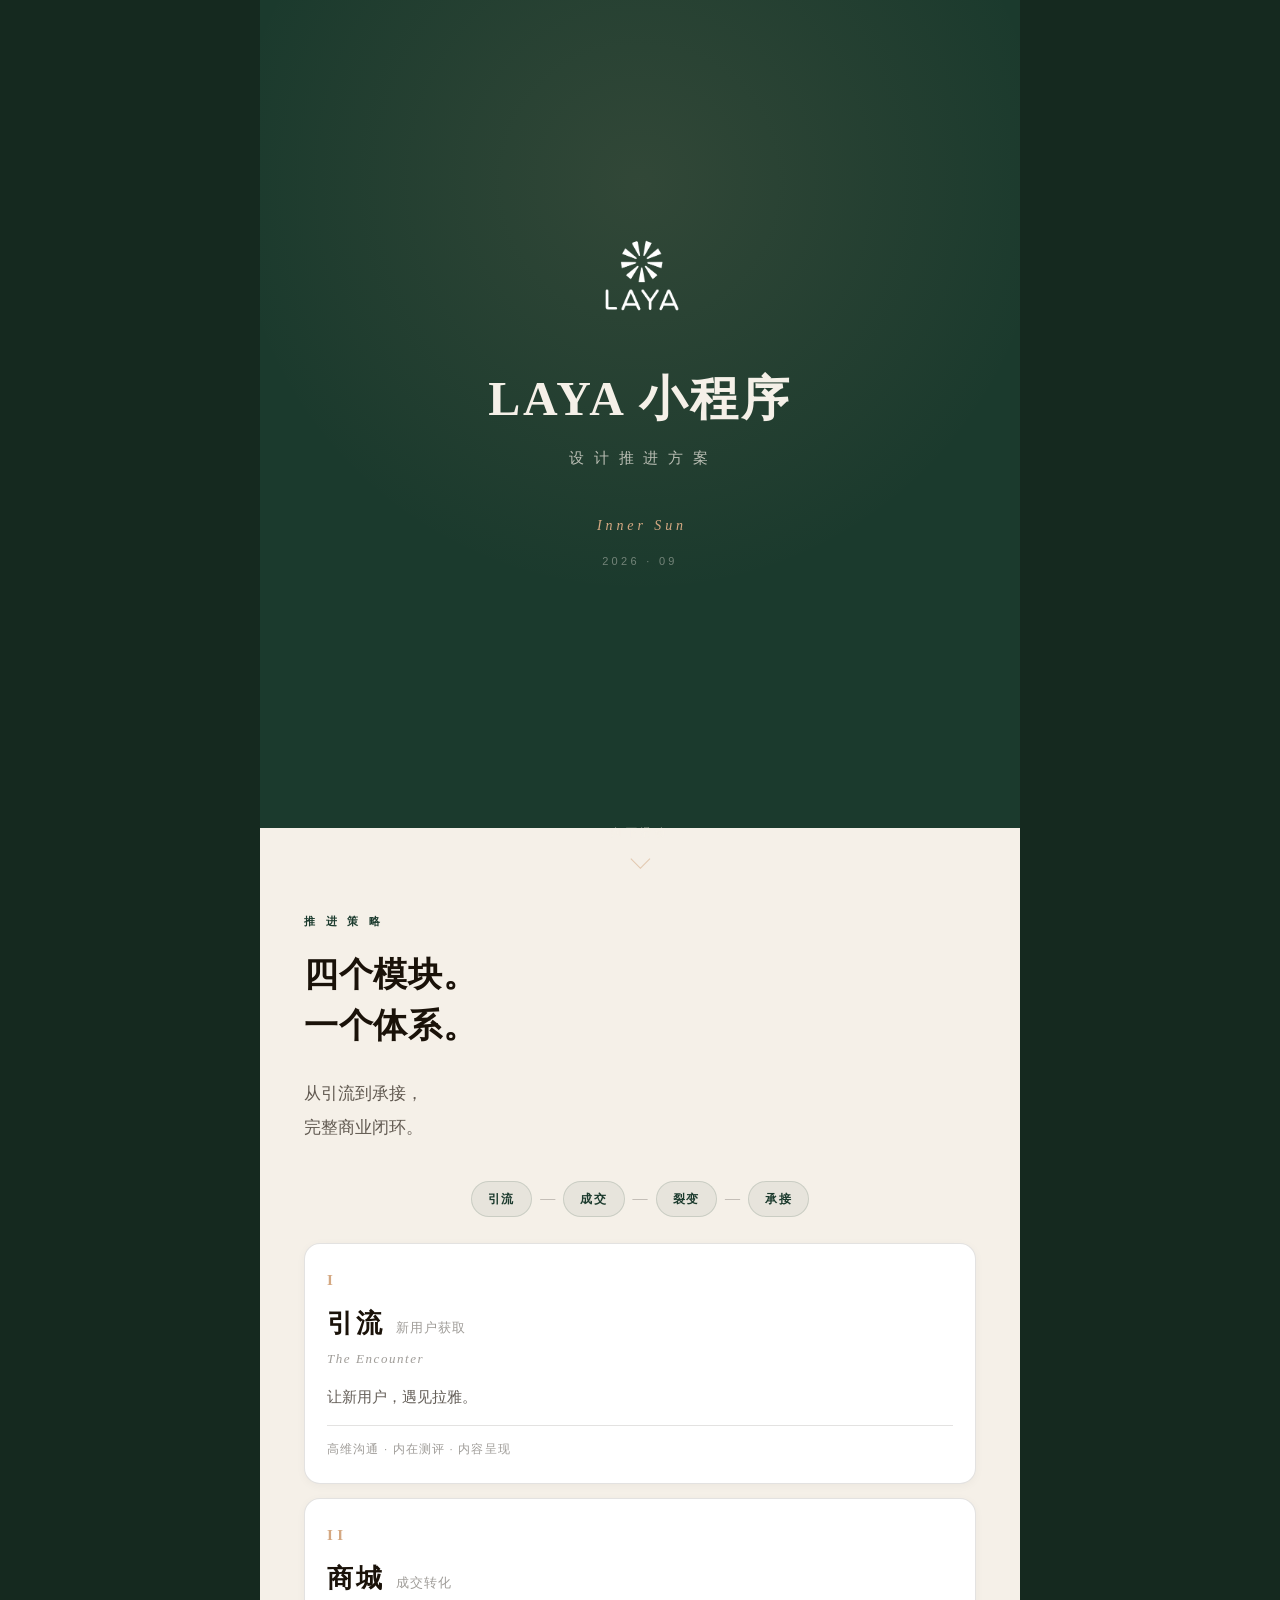
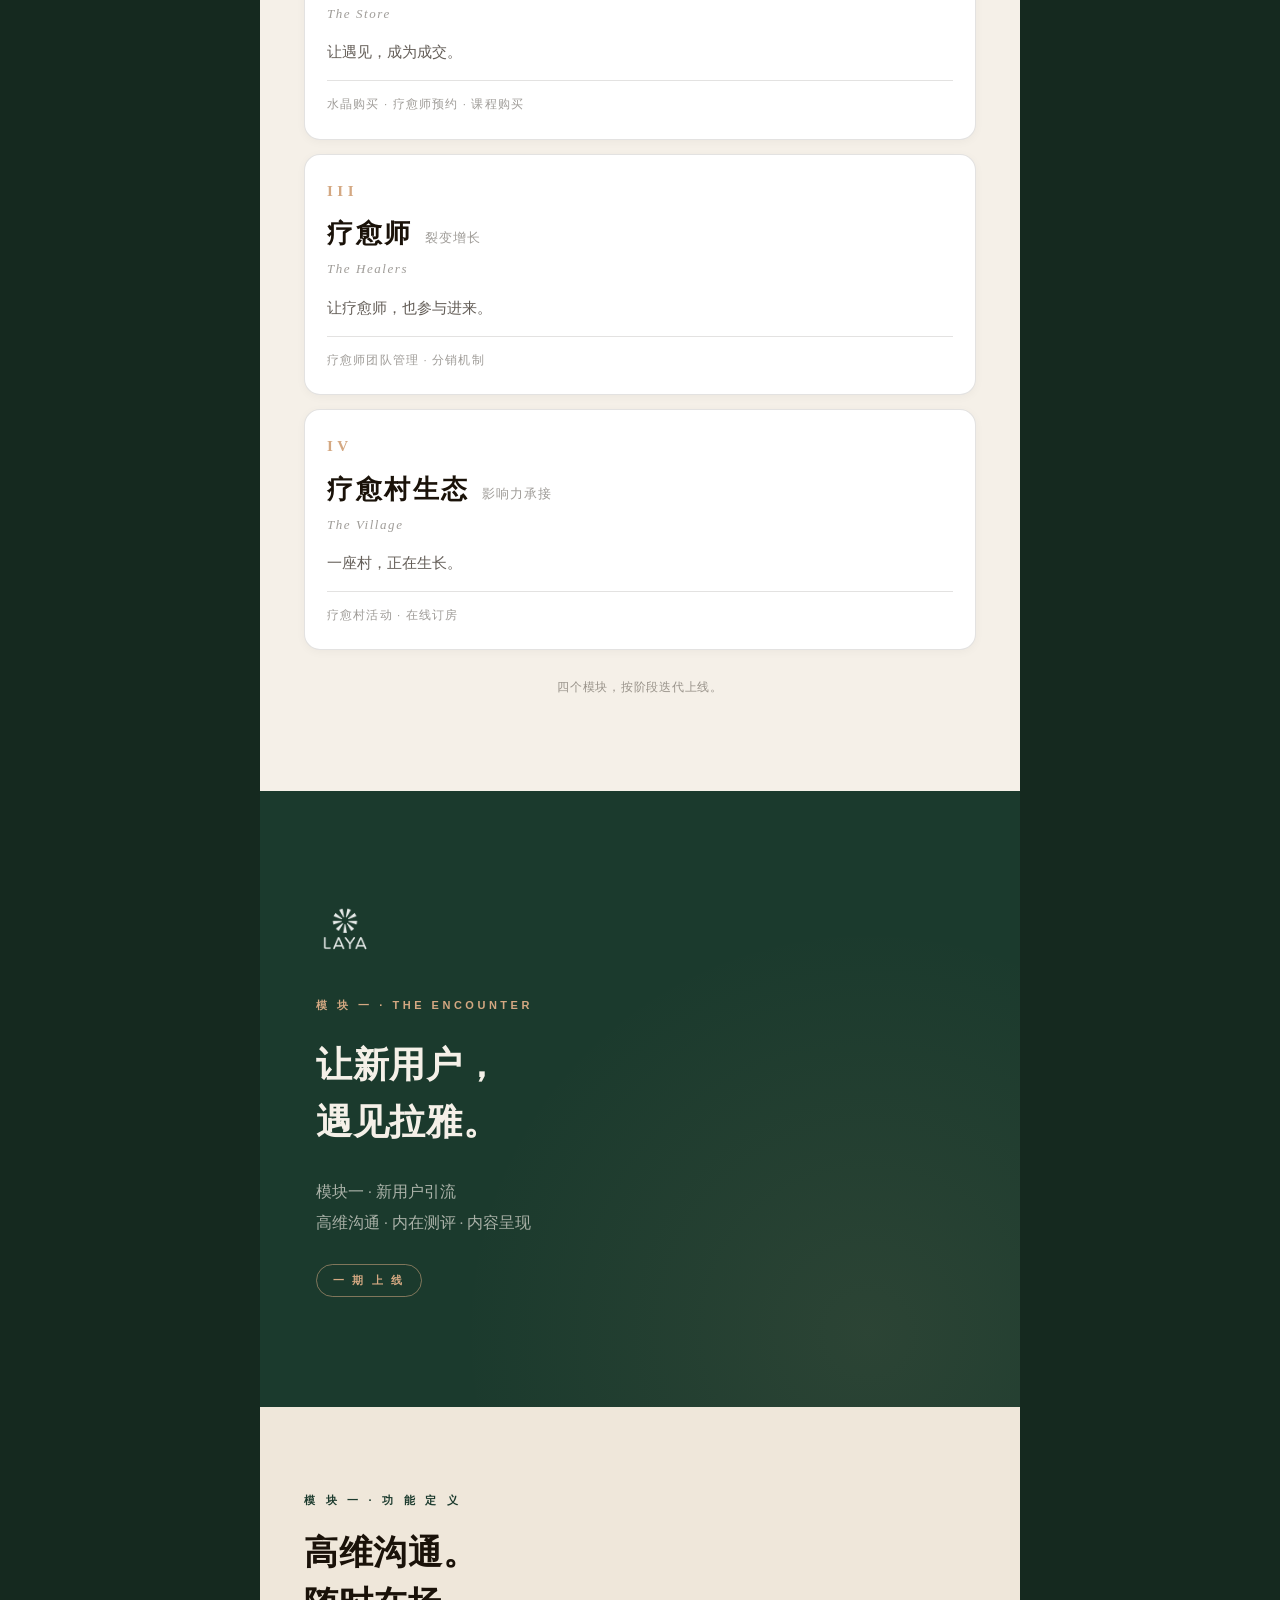
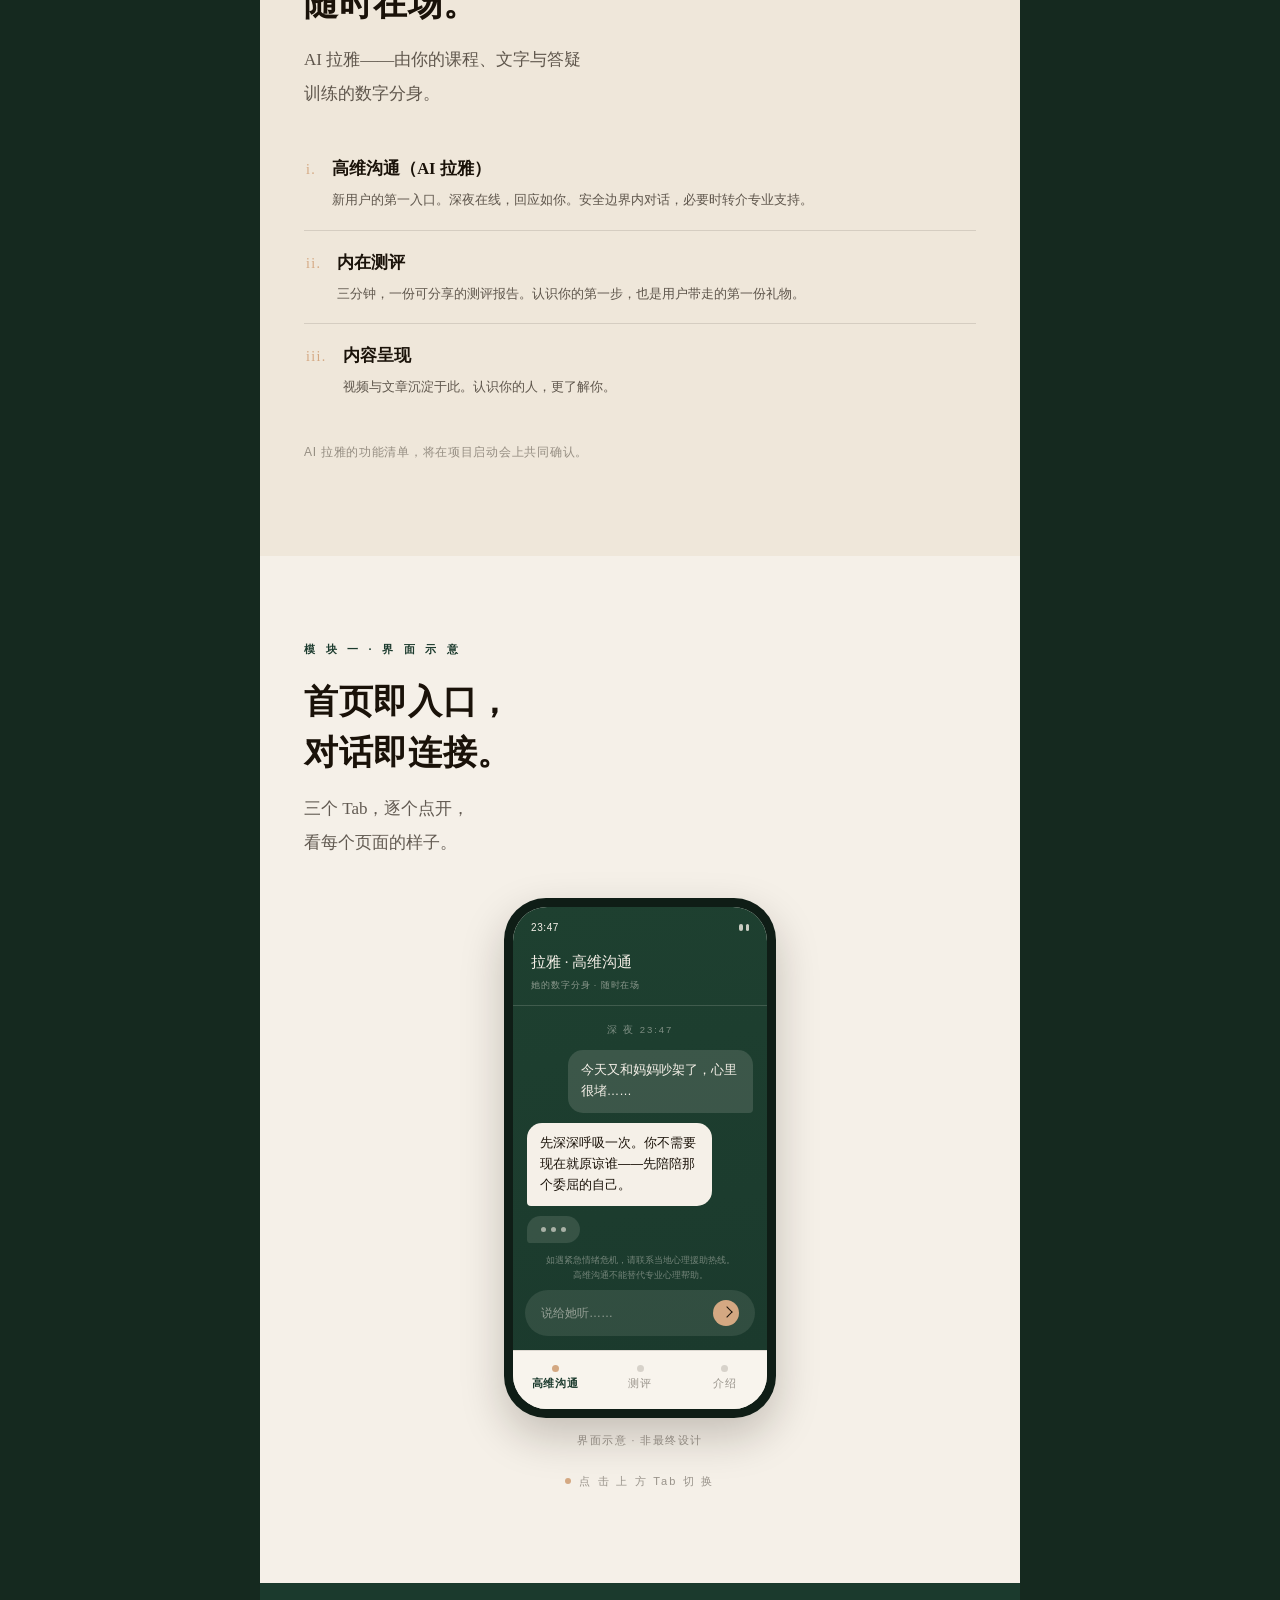
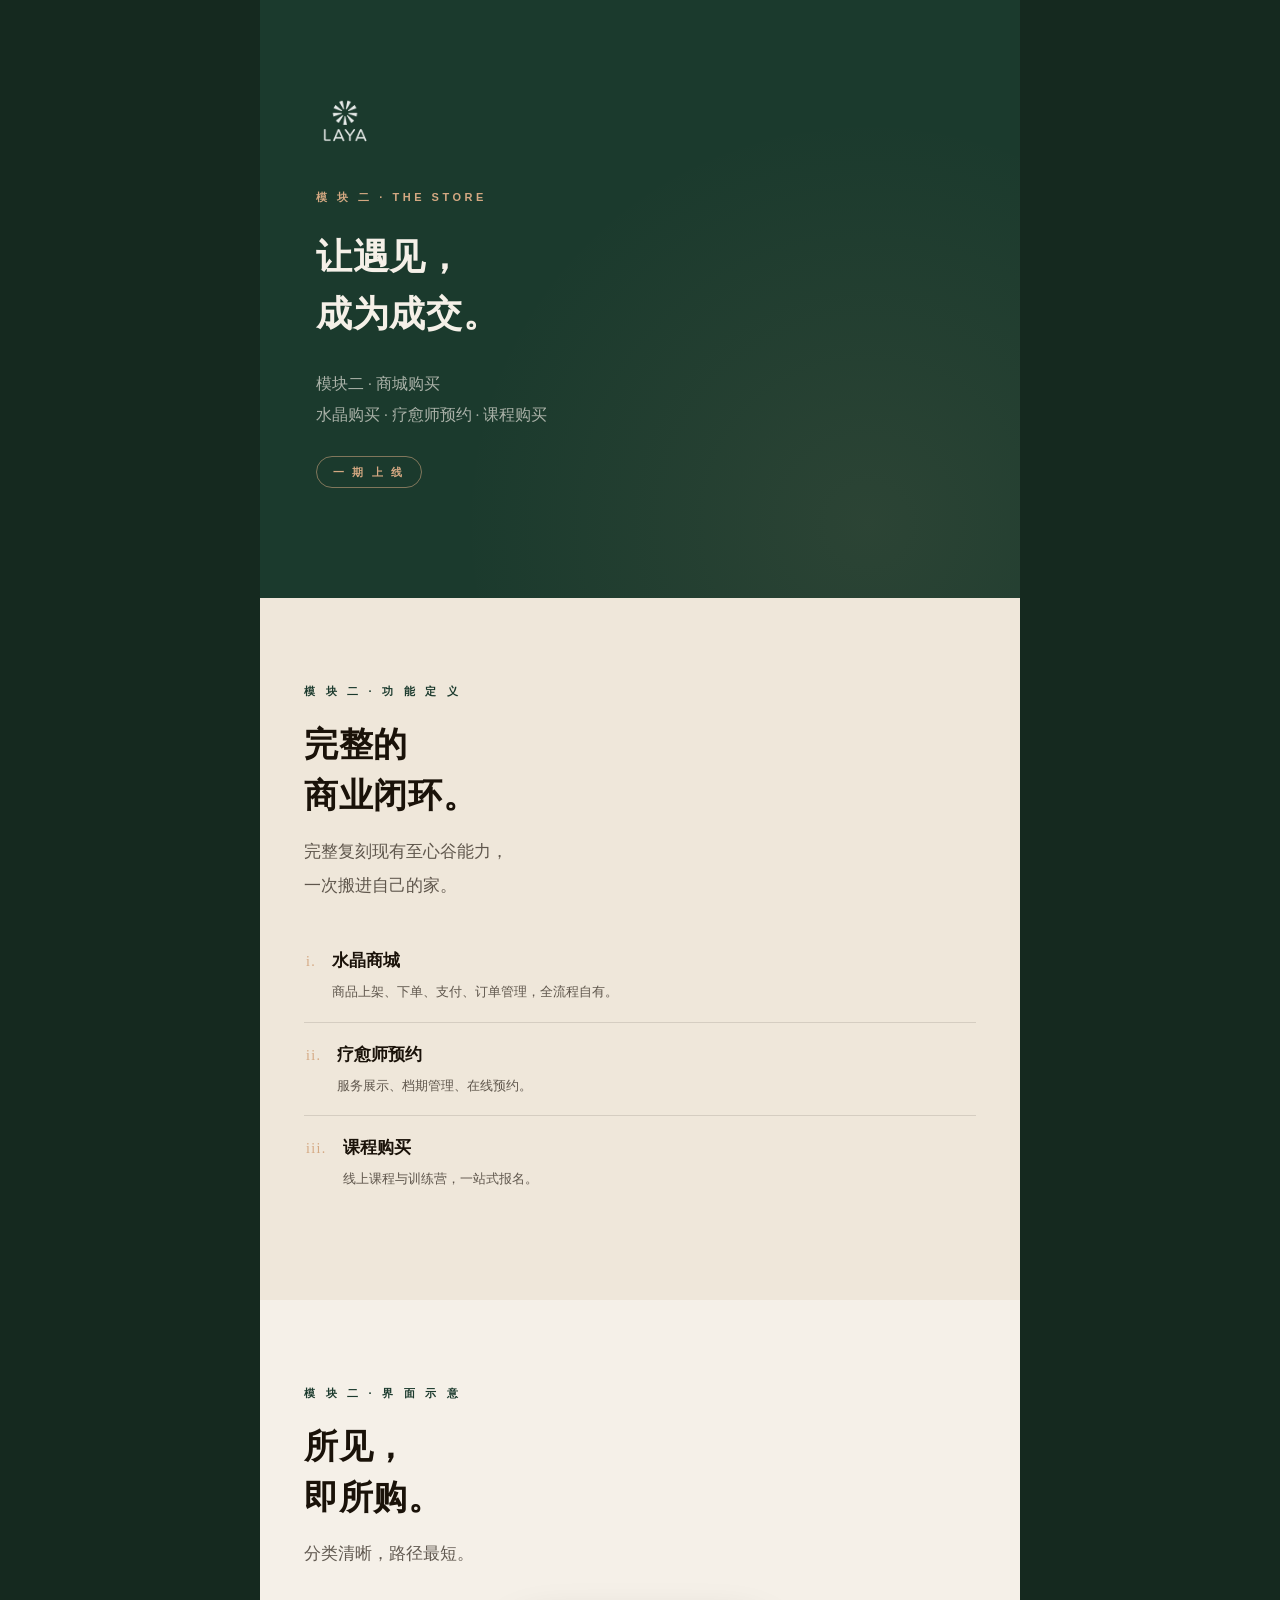
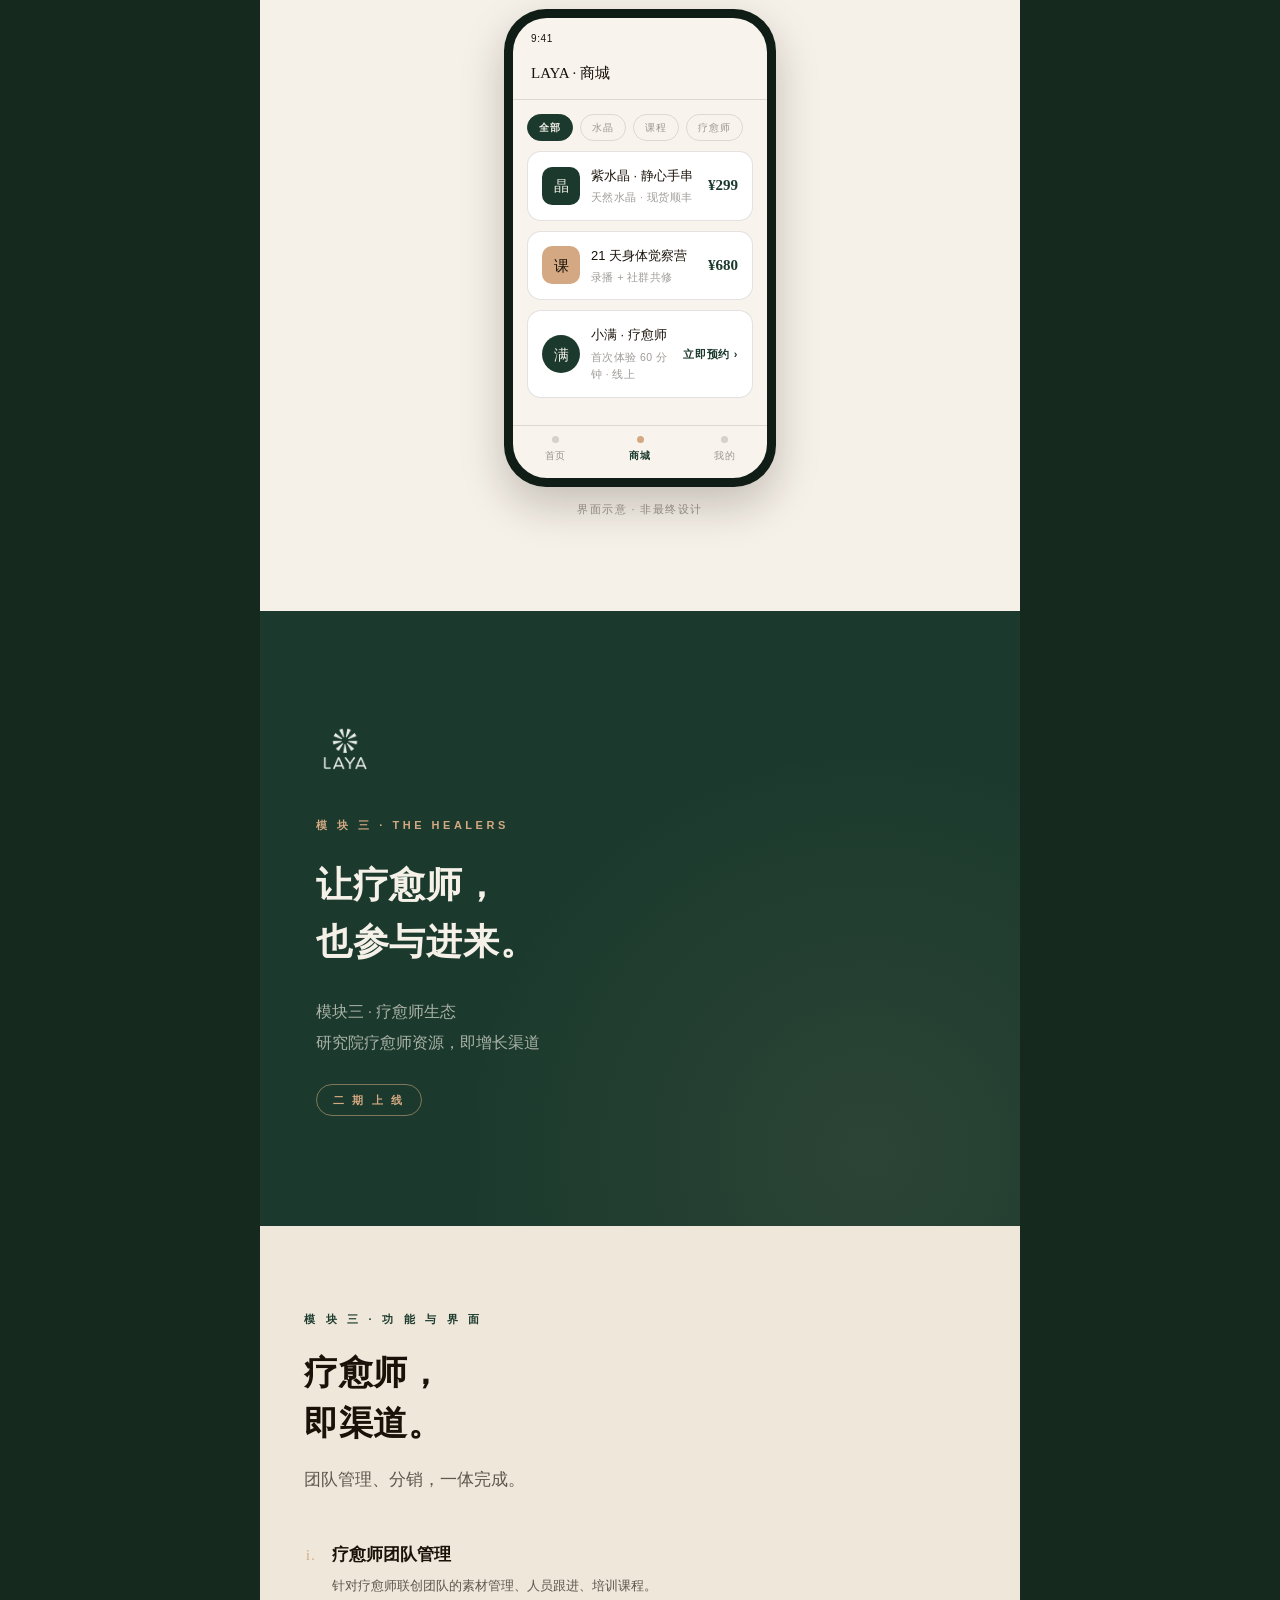
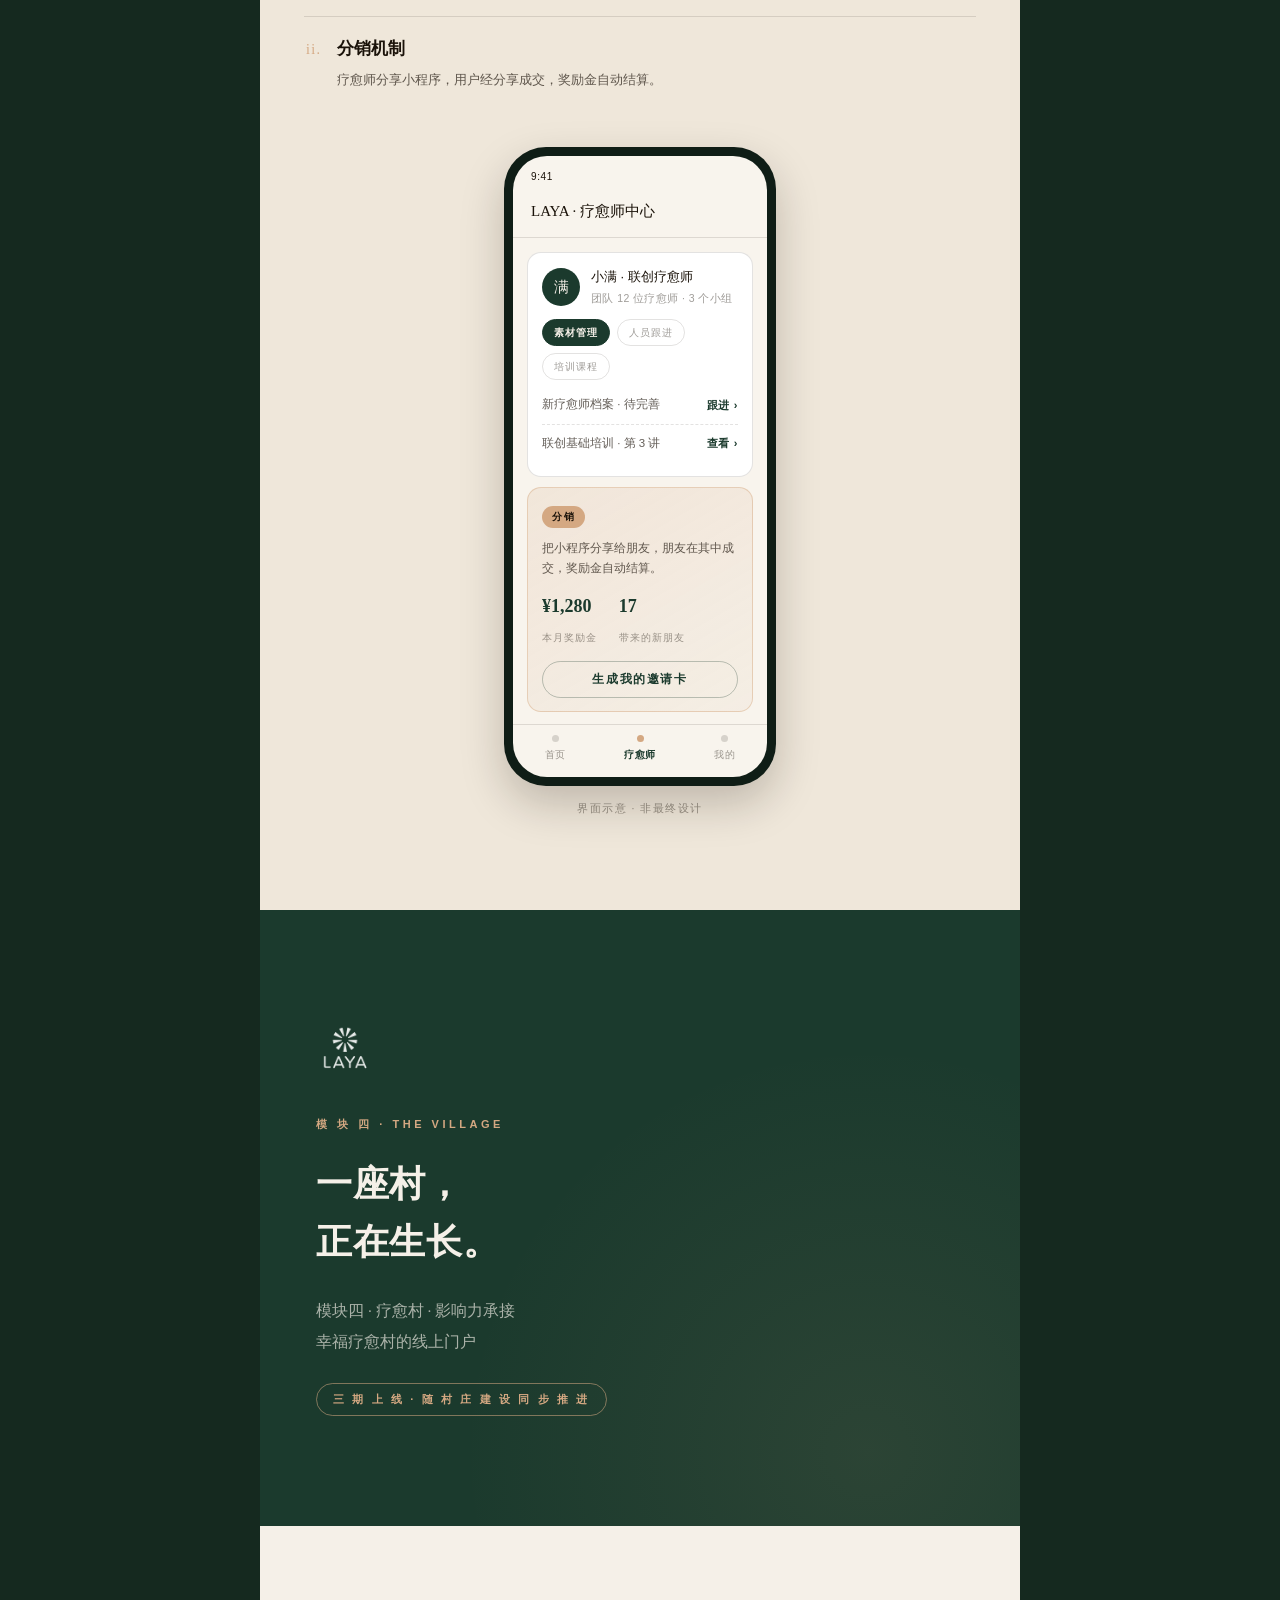
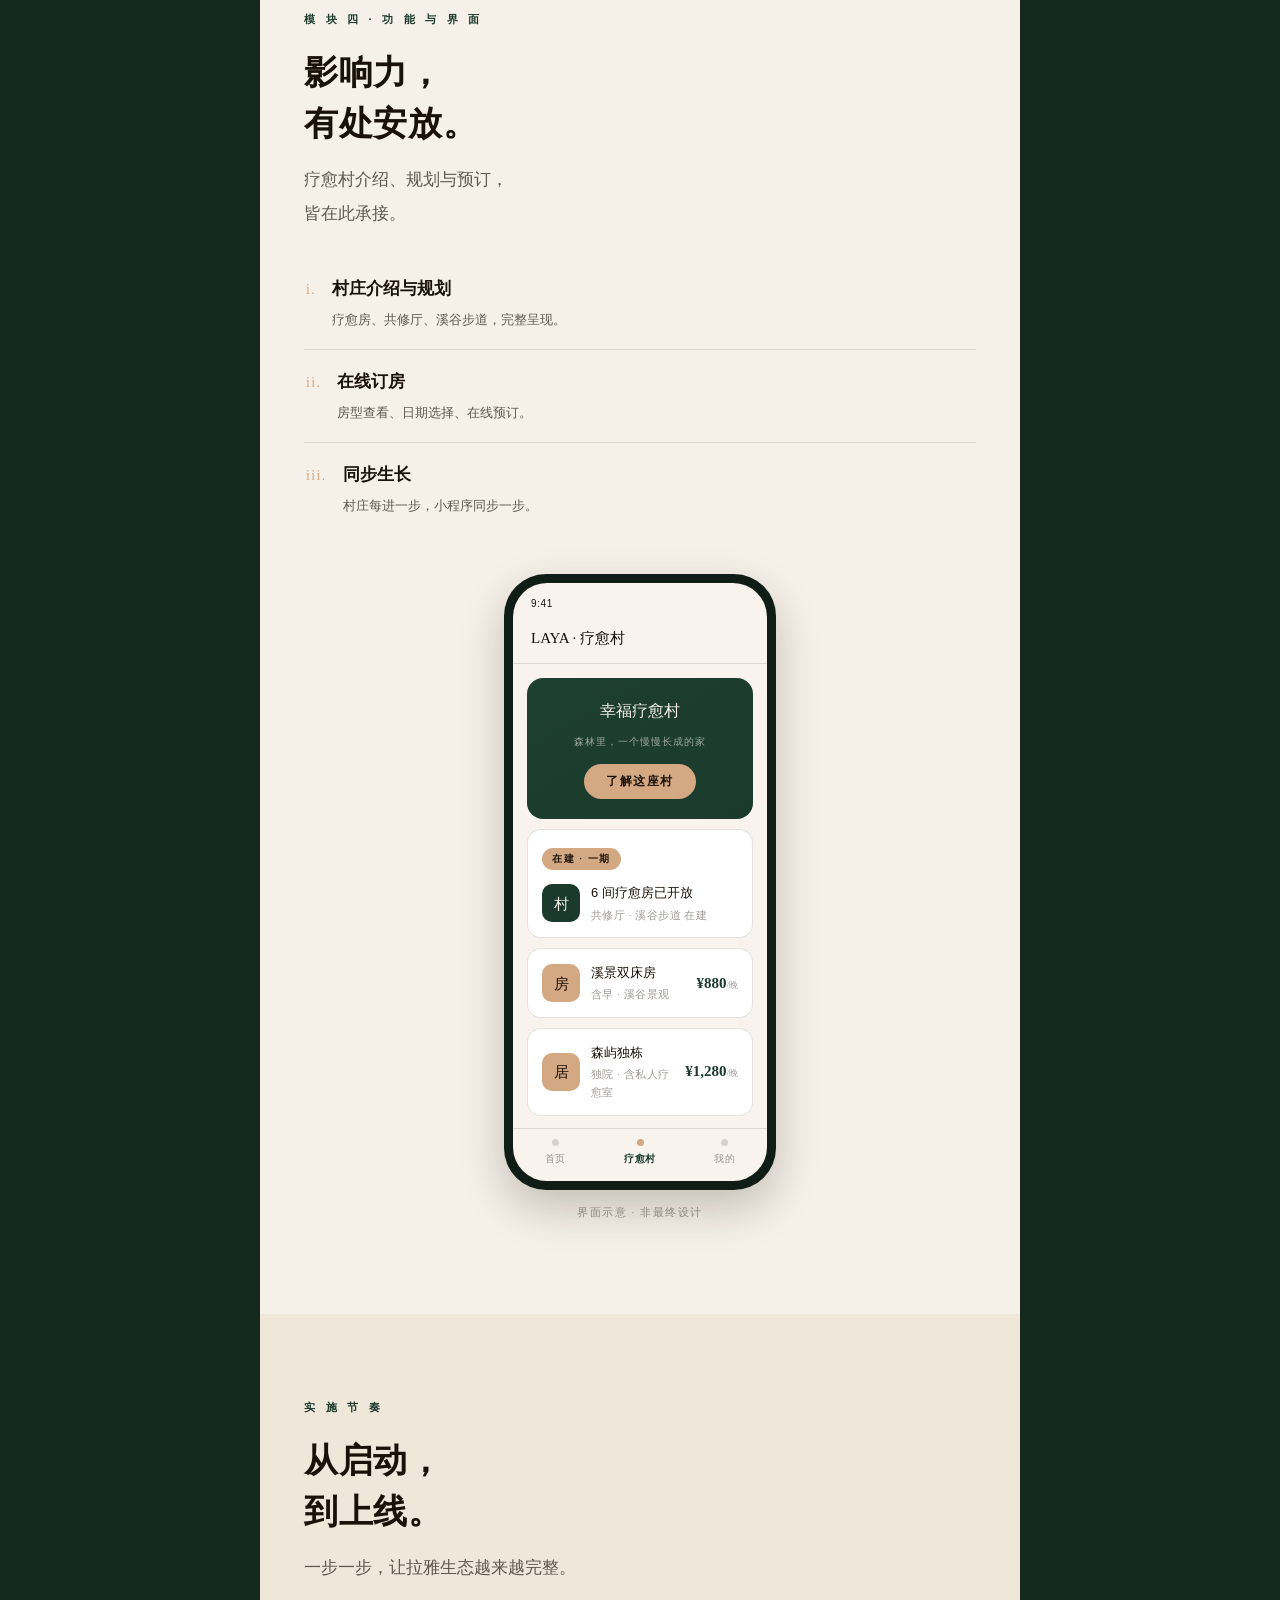
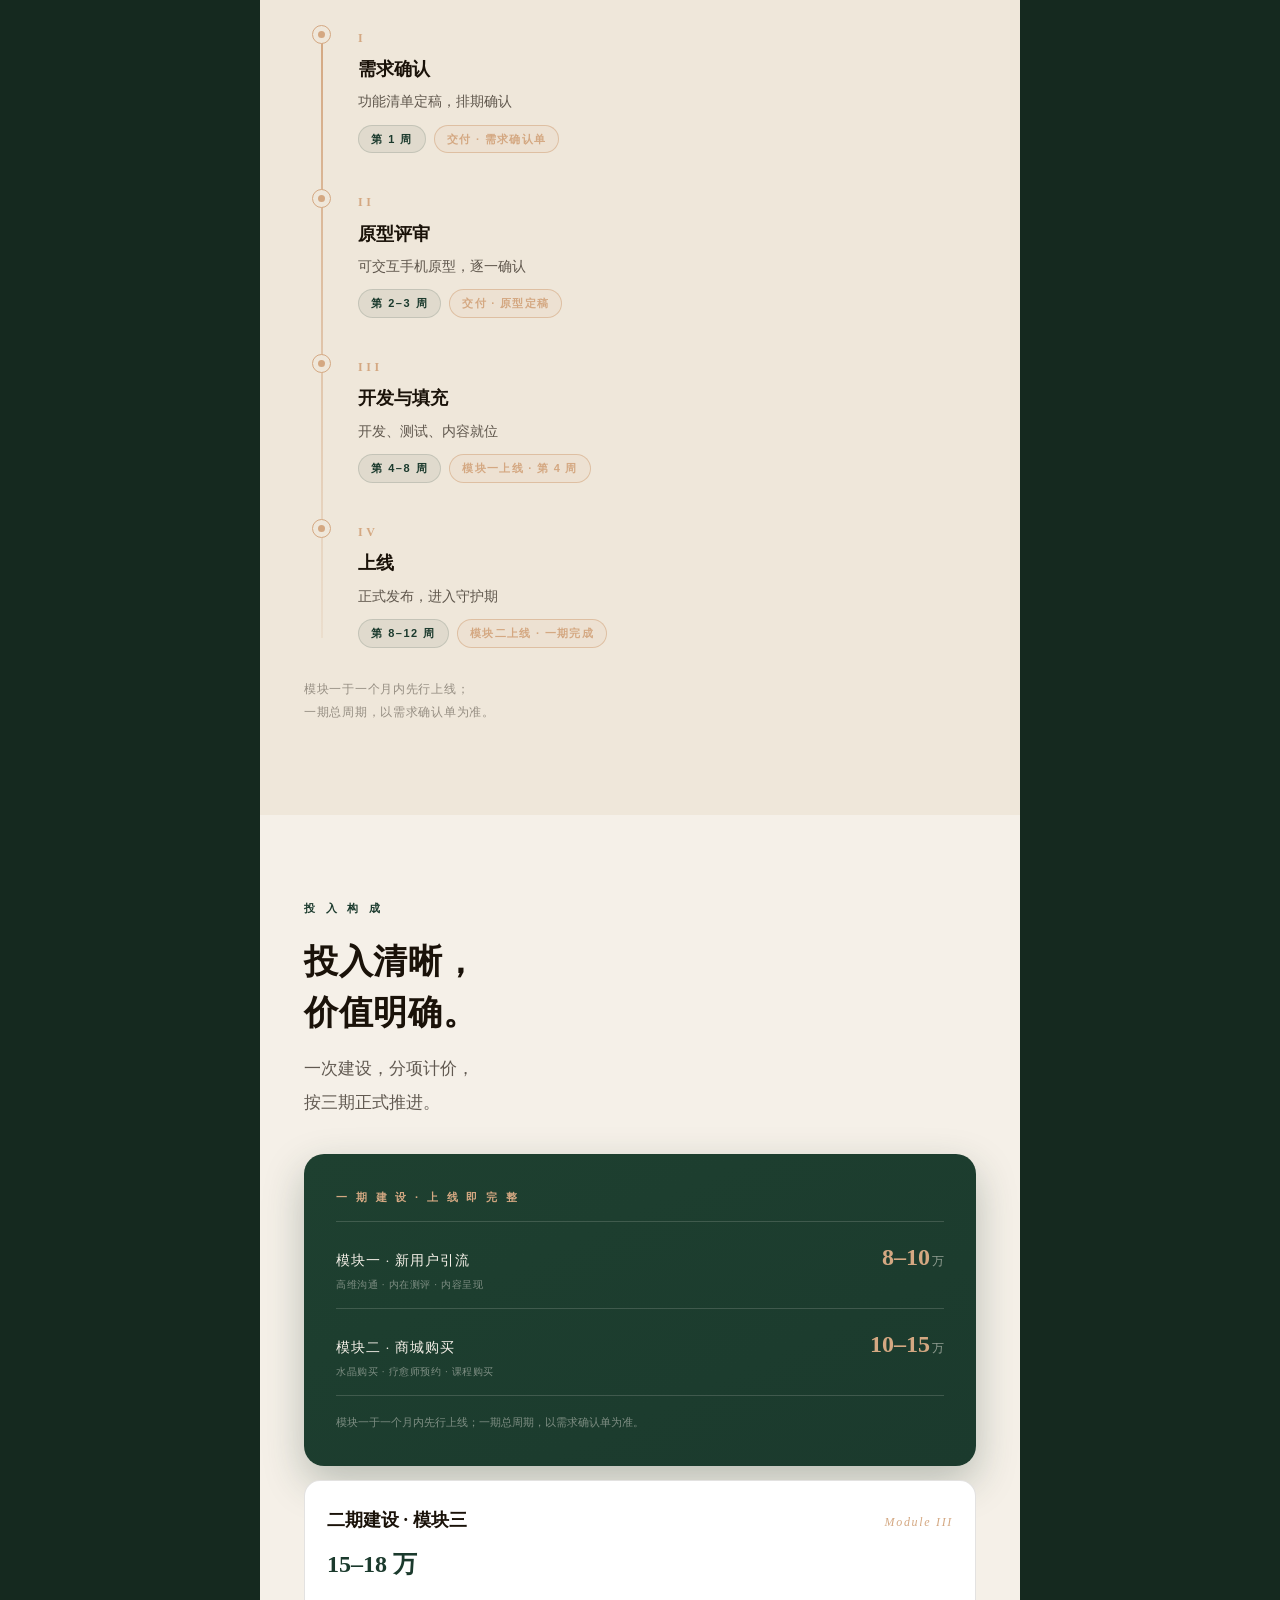
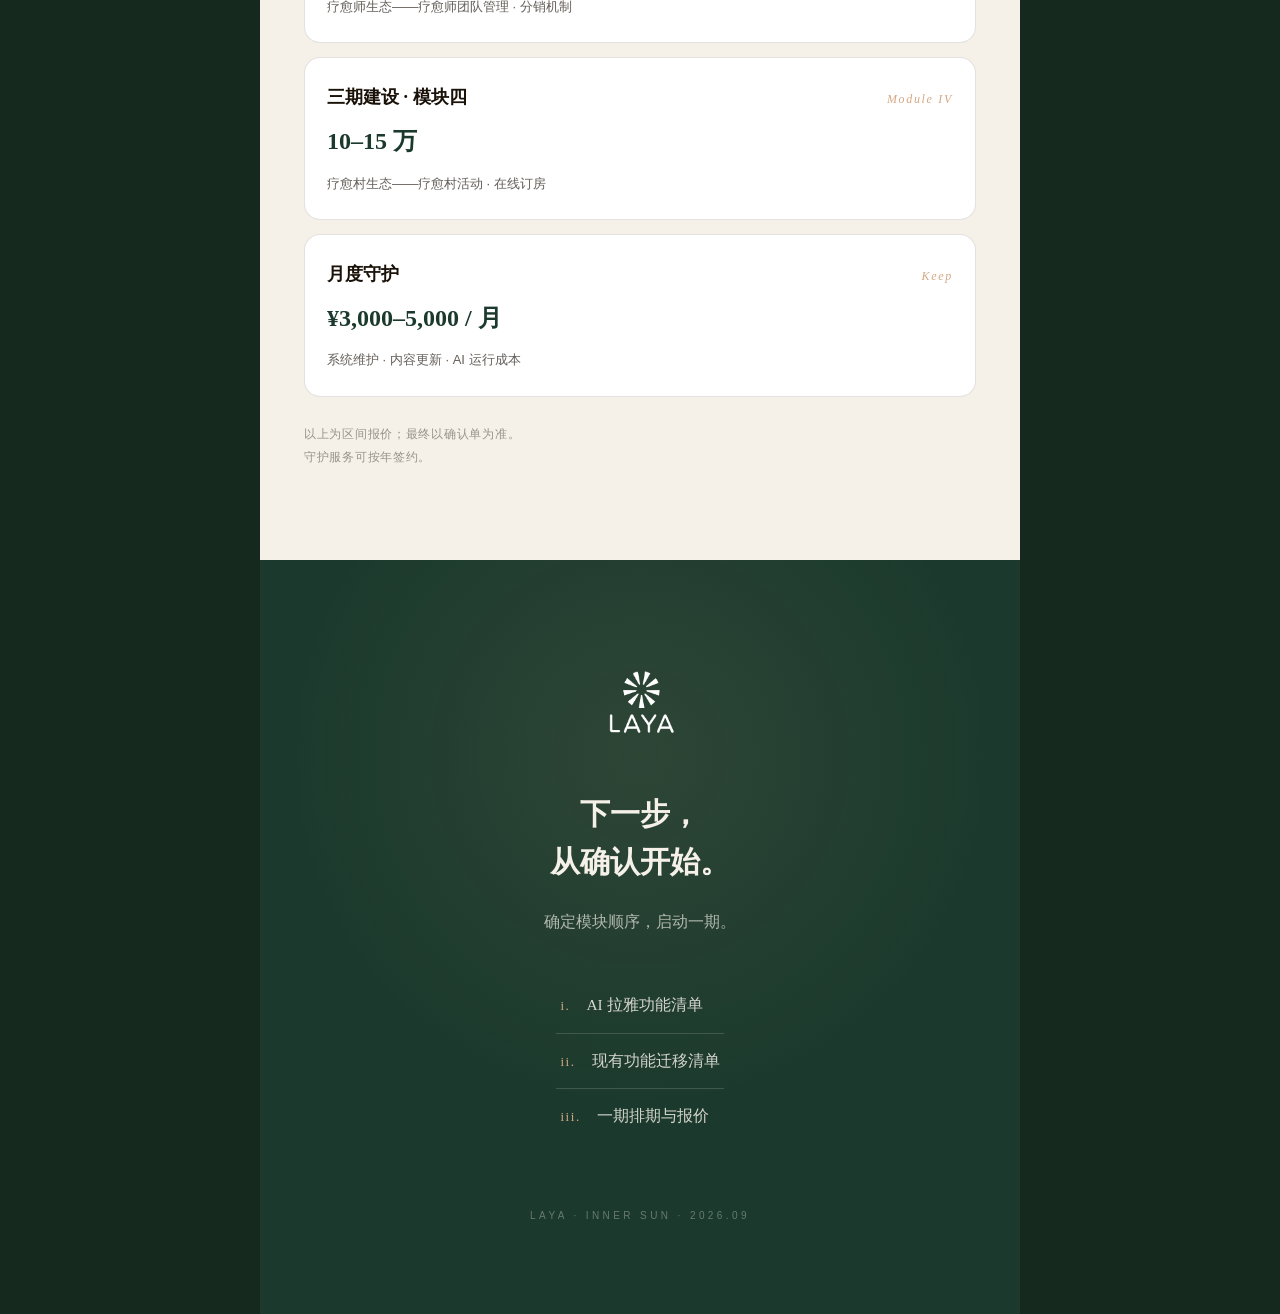
==== commit be8cb8d9: "Rewrite per finalized copy: module structure, interactive 3-tab demo, phased pricing" ====
--- a/index.html
+++ b/index.html
@@ -3,7 +3,7 @@
 <head>
 <meta charset="utf-8">
 <meta name="viewport" content="width=device-width,initial-scale=1,viewport-fit=cover">
-<title>你的线上之家 · LAYA 小程序模块规划</title>
+<title>LAYA 小程序 · 设计推进方案</title>
 <style>
 :root{
   --green:#1B3A2D;
@@ -29,12 +29,10 @@
 .page{max-width:560px;margin:0 auto;background:var(--ivory);overflow-x:hidden}
 img{display:block;max-width:100%}
 
-/* ===== 滚动进度条 ===== */
 #bar{position:fixed;top:0;left:0;height:3px;width:0;background:linear-gradient(90deg,var(--gold),#E8C9A8);z-index:99;transition:width .1s linear}
 
-/* ===== 通用 ===== */
 .sec{padding:64px 26px 72px;position:relative}
-.kicker{font-size:11px;letter-spacing:.34em;color:var(--green);font-weight:600;margin-bottom:18px;text-transform:uppercase}
+.kicker{font-size:11px;letter-spacing:.34em;color:var(--green);font-weight:600;margin-bottom:18px}
 h2.big{font-family:var(--serif);font-size:29px;font-weight:600;line-height:1.5;letter-spacing:.02em;margin-bottom:14px}
 .lede{font-family:var(--serif);font-size:17px;line-height:2;color:var(--t2)}
 .latin{font-family:var(--latin);font-style:italic;color:var(--gold);letter-spacing:.28em;font-size:14px}
@@ -53,29 +51,30 @@
 .scroll-cue .chev{width:14px;height:14px;border-right:1.5px solid var(--gold-soft);border-bottom:1.5px solid var(--gold-soft);transform:rotate(45deg);animation:cue 1.6s ease-in-out infinite}
 @keyframes cue{0%,100%{opacity:.35;transform:rotate(45deg) translate(0,0)}50%{opacity:1;transform:rotate(45deg) translate(4px,4px)}}
 
-/* ===== 开篇 · 四模块总览 ===== */
+/* ===== 推进策略 · 四模块总览 ===== */
 .overview{padding-top:84px;padding-bottom:84px}
 .overview h2{font-size:27px}
 .overview .lede{margin-top:26px}
 .flow{display:flex;align-items:center;justify-content:center;gap:8px;margin:36px 0 26px;flex-wrap:wrap}
 .flow .fchip{font-size:12px;font-weight:700;letter-spacing:.14em;color:var(--green);background:rgba(27,58,45,.06);border:1px solid rgba(27,58,45,.14);padding:7px 16px;border-radius:999px}
 .flow .farr{color:rgba(26,18,9,.3);font-family:var(--latin);font-size:15px}
-
+.phase-tag{display:inline-block;font-size:10px;letter-spacing:.18em;color:var(--gold);border:1px solid rgba(212,168,130,.6);padding:2px 9px;border-radius:999px;font-weight:600;margin-left:8px;vertical-align:middle}
 .mod-card{background:var(--card);border:1px solid var(--line);border-radius:16px;padding:24px 22px;margin-bottom:14px;position:relative;box-shadow:0 2px 10px rgba(26,18,9,.04)}
 .mod-card .no{font-family:var(--latin);font-size:15px;letter-spacing:.3em;color:var(--gold);font-weight:600}
-.mod-card .name{font-family:var(--serif);font-size:26px;font-weight:600;margin:8px 0 2px;letter-spacing:.1em;display:flex;align-items:baseline;gap:12px}
+.mod-card .name{font-family:var(--serif);font-size:26px;font-weight:600;margin:8px 0 2px;letter-spacing:.1em;display:flex;align-items:baseline;gap:12px;flex-wrap:wrap}
 .mod-card .name em{font-style:normal;font-size:13px;font-weight:400;color:var(--t3);letter-spacing:.08em}
 .mod-card .lt{font-family:var(--latin);font-style:italic;font-size:13px;color:var(--t3);letter-spacing:.12em}
 .mod-card .promise{font-family:var(--serif);font-size:15px;color:var(--t2);margin-top:14px;line-height:1.8}
 .mod-card .for{margin-top:14px;padding-top:14px;border-top:1px solid var(--line);font-size:11.5px;letter-spacing:.1em;color:var(--t3)}
 
-/* ===== 分隔页（模块承诺） ===== */
+/* ===== 分隔页（模块章节） ===== */
 .divider{background:var(--green);padding:88px 30px;position:relative;overflow:hidden}
 .divider::after{content:'';position:absolute;inset:0;background:radial-gradient(circle at 80% 88%,rgba(212,168,130,.09),transparent 50%);pointer-events:none}
 .divider .logo{width:56px;margin-bottom:34px;opacity:.9}
 .divider .eyebrow{font-size:11px;letter-spacing:.32em;color:var(--gold);font-weight:600;margin-bottom:22px}
 .divider h2{font-family:var(--serif);font-size:30px;font-weight:600;line-height:1.6;color:var(--ivory);letter-spacing:.02em}
 .divider .sub{font-family:var(--serif);font-size:15.5px;color:rgba(245,240,232,.66);margin-top:24px;line-height:2}
+.divider .phase{display:inline-block;margin-top:26px;font-size:11px;letter-spacing:.24em;color:var(--gold);border:1px solid rgba(212,168,130,.55);padding:6px 16px;border-radius:999px;font-weight:600}
 
 /* ===== 功能清单 ===== */
 .offer-list{list-style:none;margin-top:26px}
@@ -87,15 +86,15 @@
 
 /* ===== 手机 mockup ===== */
 .phone{width:272px;margin:0 auto;background:#0F1D16;border-radius:42px;padding:9px;box-shadow:0 18px 44px rgba(26,18,9,.22)}
-.screen{border-radius:34px;overflow:hidden;display:flex;flex-direction:column;min-height:430px}
+.screen{border-radius:34px;overflow:hidden;display:flex;flex-direction:column;min-height:460px;background:#F8F4ED;font-weight:300}
 .screen--green{background:linear-gradient(170deg,#1E4030,#1B3A2D);color:var(--ivory)}
 .screen--ivory{background:#F8F4ED;color:var(--ink)}
 .ph-status{display:flex;justify-content:space-between;align-items:center;padding:12px 18px 6px;font-size:10px;letter-spacing:.06em}
 .ph-capsule{display:inline-flex;gap:3px;align-items:center}
 .ph-capsule i{width:3.5px;height:7px;border-radius:2px;display:block}
-.ph-nav{padding:8px 18px 12px;font-family:var(--serif);font-size:15px;font-weight:600;border-bottom:1px solid var(--line-iv)}
-.screen--ivory .ph-nav{border-bottom:1px solid var(--line)}
-.ph-nav small{display:block;font-family:var(--sans);font-size:9px;font-weight:400;letter-spacing:.1em;margin-top:2px;color:rgba(245,240,232,.5)}
+.ph-nav{padding:8px 18px 12px;font-family:var(--serif);font-size:15px;font-weight:500;border-bottom:1px solid var(--line-iv)}
+.screen--ivory .ph-nav{border-bottom:1px solid var(--line);color:var(--ink)}
+.ph-nav small{display:block;font-family:var(--sans);font-size:9px;font-weight:300;letter-spacing:.1em;margin-top:2px;color:rgba(245,240,232,.5)}
 .ph-body{flex:1;padding:14px 14px 10px;display:flex;flex-direction:column;gap:10px}
 .ph-timechip{align-self:center;font-size:9.5px;letter-spacing:.2em;color:rgba(245,240,232,.45);padding:2px 10px}
 .bub{max-width:82%;padding:10px 13px;border-radius:15px;font-size:12.5px;line-height:1.7}
@@ -110,14 +109,14 @@
 .ph-input .send{width:26px;height:26px;border-radius:50%;background:var(--gold);flex-shrink:0;position:relative}
 .ph-input .send::after{content:'';position:absolute;top:8px;left:10px;width:7px;height:7px;border-top:1.6px solid #1A1209;border-right:1.6px solid #1A1209;transform:rotate(45deg)}
 .hero-card{background:linear-gradient(150deg,#1E4030,#1B3A2D);border-radius:16px;padding:20px 18px;color:var(--ivory);text-align:center}
-.hero-card .ht{font-family:var(--serif);font-size:15.5px;font-weight:600;line-height:1.7}
+.hero-card .ht{font-family:var(--serif);font-size:15.5px;font-weight:500;line-height:1.7}
 .hero-card .hs{font-size:10px;color:rgba(245,240,232,.6);letter-spacing:.1em;margin:8px 0 14px}
 .hero-card .hb{display:inline-block;font-size:11.5px;letter-spacing:.14em;background:var(--gold);color:var(--ink);font-weight:600;padding:8px 22px;border-radius:999px}
 .ph-card{background:var(--card);border:1px solid var(--line);border-radius:14px;padding:13px 14px}
 .ph-row{display:flex;align-items:center;gap:11px}
-.ph-thumb{width:38px;height:38px;border-radius:10px;display:flex;align-items:center;justify-content:center;font-size:15px;font-weight:600;flex-shrink:0}
+.ph-thumb{width:38px;height:38px;border-radius:10px;display:flex;align-items:center;justify-content:center;font-size:15px;font-weight:400;flex-shrink:0}
 .ph-avatar{width:38px;height:38px;border-radius:50%;background:var(--green);color:var(--ivory);display:flex;align-items:center;justify-content:center;font-size:15px;flex-shrink:0}
-.ph-name{font-size:13px;font-weight:600}
+.ph-name{font-size:13px;font-weight:400}
 .ph-sub{font-size:10.5px;color:var(--t3);margin-top:2px;letter-spacing:.04em}
 .ph-price{font-family:var(--latin);font-size:15px;font-weight:700;color:var(--green)}
 .ph-link{font-size:11px;color:var(--green);font-weight:600;letter-spacing:.06em;flex-shrink:0}
@@ -139,50 +138,34 @@
 .share-stats span{font-size:9.5px;color:var(--t3);letter-spacing:.1em}
 .share-btn{margin-top:12px;text-align:center;font-size:11.5px;font-weight:700;letter-spacing:.14em;color:var(--green);border:1px solid rgba(27,58,45,.28);border-radius:999px;padding:8px}
 .phones{display:flex;flex-direction:column;align-items:center;gap:30px;margin-top:38px}
-.phones .phone-note{margin-top:-14px}
-
-/* ===== 价签（模块一 · 一期） ===== */
+
+/* ===== 交互 Tab（模块一 · 三个界面） ===== */
+.ph-pane{display:none;flex:1;flex-direction:column;min-height:0}
+.ph-pane.is-on{display:flex}
+.pane--green{background:linear-gradient(170deg,#1E4030,#1B3A2D);color:var(--ivory)}
+.pane--ivory{background:#F8F4ED;color:var(--ink)}
+.pane--ivory .ph-status{color:var(--ink)}
+.pane--ivory .ph-capsule i{background:var(--ink)}
+.pane--ivory .ph-nav{color:var(--ink);border-bottom:1px solid var(--line)}
+.ph-tabbar3{display:flex;border-top:1px solid var(--line);padding:8px 0 12px;background:#F8F4ED}
+.ptab{flex:1;background:none;border:none;font-family:var(--sans);font-size:11px;letter-spacing:.08em;color:var(--t3);padding:6px 0;display:flex;flex-direction:column;align-items:center;gap:4px;cursor:pointer;font-weight:300}
+.ptab .dot-t{width:7px;height:7px;border-radius:50%;background:rgba(26,18,9,.15)}
+.ptab.is-active{color:var(--green);font-weight:600}
+.ptab.is-active .dot-t{background:var(--gold)}
+.tab-hint{display:flex;align-items:center;justify-content:center;gap:8px;margin-top:22px;font-size:11px;letter-spacing:.2em;color:var(--t3)}
+.tab-hint .tdot{width:6px;height:6px;border-radius:50%;background:var(--gold);animation:pulse 1.8s ease-in-out infinite}
+@keyframes pulse{0%,100%{opacity:.3}50%{opacity:1}}
+
+/* ===== 投入构成 ===== */
 .price-card{margin-top:34px;background:linear-gradient(155deg,#1E4030,#1B3A2D);border-radius:20px;padding:28px 24px;color:var(--ivory);box-shadow:0 16px 40px rgba(27,58,45,.28)}
 .pc-label{font-size:11px;letter-spacing:.26em;color:var(--gold);font-weight:600}
-.pc-main{font-family:var(--latin);font-size:46px;font-weight:700;color:var(--ivory);margin:12px 0 2px;line-height:1}
-.pc-main small{font-size:17px;font-weight:500;color:rgba(245,240,232,.6);letter-spacing:.1em;margin-left:4px}
-.pc-sub{font-size:12.5px;color:rgba(245,240,232,.55);letter-spacing:.1em}
-.pc-rows{margin-top:20px;border-top:1px solid var(--line-iv)}
-.pc-row{display:flex;justify-content:space-between;align-items:baseline;gap:12px;padding:13px 0;border-bottom:1px solid var(--line-iv)}
-.pc-row .k{font-size:13px;letter-spacing:.08em}
-.pc-row .k small{display:block;font-size:10px;color:rgba(245,240,232,.45);margin-top:2px;letter-spacing:.06em}
-.pc-row .v{font-family:var(--latin);font-size:17px;font-weight:700;color:var(--gold);white-space:nowrap}
-.pc-row .v small{font-size:10px;font-weight:400;color:rgba(245,240,232,.45)}
+.pc-rows{margin-top:14px;border-top:1px solid var(--line-iv)}
+.pc-row{display:flex;justify-content:space-between;align-items:baseline;gap:12px;padding:15px 0;border-bottom:1px solid var(--line-iv)}
+.pc-row .k{font-size:13.5px;letter-spacing:.08em;font-family:var(--serif)}
+.pc-row .k small{display:block;font-family:var(--sans);font-size:10px;color:rgba(245,240,232,.45);margin-top:3px;letter-spacing:.06em}
+.pc-row .v{font-family:var(--latin);font-size:24px;font-weight:700;color:var(--gold);white-space:nowrap}
+.pc-row .v small{font-size:12px;font-weight:400;color:rgba(245,240,232,.55);margin-left:2px}
 .pc-foot{font-size:11px;color:rgba(245,240,232,.45);line-height:1.9;margin-top:16px}
-
-/* ===== 价签（模块二三四 · 迭代） ===== */
-.iter-card{margin-top:30px;background:var(--card);border:1px solid var(--line);border-radius:18px;padding:24px 22px;box-shadow:0 2px 10px rgba(26,18,9,.04)}
-.iter-card .ic-top{display:flex;justify-content:space-between;align-items:baseline;gap:12px}
-.ic-label{font-size:11px;letter-spacing:.24em;color:var(--t3);font-weight:600}
-.ic-price{font-family:var(--latin);font-size:30px;font-weight:700;color:var(--green);white-space:nowrap}
-.ic-price small{font-size:13px;font-weight:500;color:var(--t3);letter-spacing:.08em;margin-left:3px}
-.ic-sub{font-size:12px;color:var(--t3);letter-spacing:.1em;margin-top:4px}
-.ic-chips{display:flex;flex-wrap:wrap;gap:7px;margin-top:16px}
-.ic-chip{font-size:11px;letter-spacing:.08em;background:rgba(27,58,45,.06);border:1px solid rgba(27,58,45,.14);color:var(--green);padding:5px 12px;border-radius:999px;font-weight:600}
-.ic-note{font-size:11px;color:var(--t3);margin-top:16px;line-height:1.8}
-
-/* ===== 建设节奏 ===== */
-.order{display:flex;align-items:center;gap:7px;flex-wrap:wrap;margin-top:32px}
-.ochip{font-size:12.5px;font-weight:700;letter-spacing:.1em;color:var(--ivory);background:var(--green);padding:8px 15px;border-radius:999px}
-.ochip em{font-style:normal;color:var(--gold);margin-right:6px;font-family:var(--latin)}
-.oarr{color:rgba(26,18,9,.3);font-family:var(--latin);font-size:15px}
-.path{margin-top:38px;position:relative}
-.path::before{content:'';position:absolute;left:17px;top:10px;bottom:10px;width:1.5px;background:linear-gradient(var(--gold),rgba(212,168,130,.15))}
-.pstep{position:relative;padding:0 0 34px 54px}
-.pstep:last-child{padding-bottom:0}
-.pstep .dot{position:absolute;left:8px;top:2px;width:19px;height:19px;border-radius:50%;background:var(--ivory);border:1.5px solid var(--gold);display:flex;align-items:center;justify-content:center}
-.pstep .dot::after{content:'';width:7px;height:7px;border-radius:50%;background:var(--gold)}
-.pstep .no{font-family:var(--latin);font-size:12px;letter-spacing:.3em;color:var(--gold);font-weight:700}
-.pstep h4{font-family:var(--serif);font-size:18px;font-weight:600;margin:4px 0 6px}
-.pstep p{font-size:13.5px;color:var(--t2);line-height:1.8}
-.pstep .when{display:inline-block;margin-top:10px;font-size:11px;letter-spacing:.14em;color:var(--green);background:rgba(27,58,45,.07);border:1px solid rgba(27,58,45,.14);padding:4px 12px;border-radius:999px;font-weight:600}
-
-/* ===== 投入三线 ===== */
 .money-row{background:var(--card);border:1px solid var(--line);border-radius:16px;padding:24px 22px;margin-top:14px}
 .money-row .mn{display:flex;align-items:baseline;justify-content:space-between;gap:10px}
 .money-row .mn b{font-family:var(--serif);font-size:18px;font-weight:600}
@@ -190,11 +173,29 @@
 .money-row .mv{font-family:var(--latin);font-size:24px;font-weight:700;color:var(--green);margin-top:8px}
 .money-row p{font-size:13px;color:var(--t2);margin-top:10px;line-height:1.8}
 
+/* ===== 实施节奏 ===== */
+.path{margin-top:38px;position:relative}
+.path::before{content:'';position:absolute;left:17px;top:10px;bottom:10px;width:1.5px;background:linear-gradient(var(--gold),rgba(212,168,130,.15))}
+.pstep{position:relative;padding:0 0 34px 54px}
+.pstep:last-child{padding-bottom:0}
+.pstep .dot{position:absolute;left:8px;top:2px;width:19px;height:19px;border-radius:50%;background:var(--ivory-2);border:1.5px solid var(--gold);display:flex;align-items:center;justify-content:center}
+.pstep .dot::after{content:'';width:7px;height:7px;border-radius:50%;background:var(--gold)}
+.pstep .no{font-family:var(--latin);font-size:12px;letter-spacing:.3em;color:var(--gold);font-weight:700}
+.pstep h4{font-family:var(--serif);font-size:18px;font-weight:600;margin:4px 0 6px}
+.pstep p{font-size:13.5px;color:var(--t2);line-height:1.8}
+.pstep .chips{display:flex;flex-wrap:wrap;gap:8px;margin-top:10px}
+.pstep .when{font-size:11px;letter-spacing:.14em;color:var(--green);background:rgba(27,58,45,.07);border:1px solid rgba(27,58,45,.14);padding:4px 12px;border-radius:999px;font-weight:600}
+.pstep .deliver{font-size:11px;letter-spacing:.12em;color:var(--gold);border:1px solid rgba(212,168,130,.6);padding:4px 12px;border-radius:999px;font-weight:600;background:rgba(212,168,130,.08)}
+
 /* ===== 结尾 ===== */
 .closing{background:radial-gradient(circle at 50% 26%,rgba(212,168,130,.1),transparent 52%),var(--green);padding:100px 30px 90px;text-align:center}
 .closing .logo{width:84px;margin:0 auto 38px}
 .closing h2{font-family:var(--serif);font-size:30px;font-weight:600;color:var(--ivory);line-height:1.6}
-.closing p{font-family:var(--serif);font-size:15.5px;color:rgba(245,240,232,.68);margin-top:26px;line-height:2.1}
+.closing .sub{font-family:var(--serif);font-size:15.5px;color:rgba(245,240,232,.68);margin-top:20px;line-height:2.1}
+.confirm-list{list-style:none;margin-top:40px;text-align:left;display:inline-block}
+.confirm-list li{display:flex;gap:16px;align-items:baseline;padding:14px 4px;border-bottom:1px solid var(--line-iv);font-family:var(--serif);font-size:15.5px;color:rgba(245,240,232,.85)}
+.confirm-list li:last-child{border-bottom:none}
+.confirm-list .cno{font-family:var(--latin);font-size:13px;color:var(--gold);letter-spacing:.12em}
 .closing .fin{font-size:10px;letter-spacing:.34em;color:rgba(245,240,232,.35);margin-top:64px}
 
 /* ===== 入场动画 ===== */
@@ -211,11 +212,10 @@
   .divider h2{font-size:36px}
   .phones{flex-direction:row;justify-content:center;gap:44px}
   .price-card{padding:34px 32px}
-  .pc-main{font-size:54px}
 }
 @media (prefers-reduced-motion:reduce){
   .rv{transition:none;opacity:1;transform:none}
-  .scroll-cue .chev,.typing i{animation:none}
+  .scroll-cue .chev,.typing i,.tab-hint .tdot{animation:none}
 }
 </style>
 </head>
@@ -223,166 +223,198 @@
 <div id="bar"></div>
 <main class="page">
 
-  <!-- 01 封面 -->
+  <!-- P01 封面 -->
   <header class="cover">
     <img class="logo" src="assets/LAYA-Primary-Stacked-White-Master-v1.0.png" alt="LAYA">
-    <h1>你的线上之家</h1>
-    <p class="sub">LAYA 小程序 · 模块规划构想</p>
+    <h1>LAYA 小程序</h1>
+    <p class="sub">设 计 推 进 方 案</p>
     <p class="latin">Inner Sun</p>
     <p class="date">2026 · 09</p>
     <div class="scroll-cue"><span>向下滑动</span><i class="chev"></i></div>
   </header>
 
-  <!-- 02 开篇 · 四个模块 -->
+  <!-- P02 推进策略 · 四模块一览 -->
   <section class="sec overview">
-    <p class="kicker rv">我 们 把 它 想 清 楚 了</p>
-    <h2 class="big rv">你的小程序，<br>一共四个模块。</h2>
-    <p class="lede rv">它们不是四个产品，<br>是一个家的四个房间——<br>按你生意的脉络，一个一个长出来。</p>
+    <p class="kicker rv">推 进 策 略</p>
+    <h2 class="big rv">四个模块。<br>一个体系。</h2>
+    <p class="lede rv">从引流到承接，<br>完整商业闭环。</p>
     <div class="flow rv">
-      <span class="fchip">遇见</span><span class="farr">—</span>
+      <span class="fchip">引流</span><span class="farr">—</span>
       <span class="fchip">成交</span><span class="farr">—</span>
       <span class="fchip">裂变</span><span class="farr">—</span>
       <span class="fchip">承接</span>
     </div>
     <div class="mod-card rv">
       <div class="no">I</div>
-      <div class="name">引流<em>新用户</em></div>
+      <div class="name">引流<em>新用户获取</em></div>
       <div class="lt">The Encounter</div>
-      <p class="promise">让更多人遇见你。</p>
-      <div class="for">高维沟通 · 三分钟测评 · 资料分享</div>
+      <p class="promise">让新用户，遇见拉雅。</p>
+      <div class="for">高维沟通 · 内在测评 · 内容呈现</div>
     </div>
     <div class="mod-card rv">
       <div class="no">II</div>
-      <div class="name">商城<em>购买</em></div>
+      <div class="name">商城<em>成交转化</em></div>
       <div class="lt">The Store</div>
-      <p class="promise">让遇见，变成成交。</p>
-      <div class="for">水晶上架购买 · 课程购买 · 疗愈师预约</div>
+      <p class="promise">让遇见，成为成交。</p>
+      <div class="for">水晶购买 · 疗愈师预约 · 课程购买</div>
     </div>
     <div class="mod-card rv">
       <div class="no">III</div>
-      <div class="name">疗愈师<em>裂变</em></div>
+      <div class="name">疗愈师<em>裂变增长</em></div>
       <div class="lt">The Healers</div>
-      <p class="promise">让成交，带来更多人。</p>
-      <div class="for">疗愈师预约体系 · 分销机制</div>
+      <p class="promise">让疗愈师，也参与进来。</p>
+      <div class="for">疗愈师团队管理 · 分销机制</div>
     </div>
     <div class="mod-card rv">
       <div class="no">IV</div>
-      <div class="name">疗愈村<em>承接</em></div>
+      <div class="name">疗愈村生态<em>影响力承接</em></div>
       <div class="lt">The Village</div>
-      <p class="promise">让影响力，落成一座村。</p>
-      <div class="for">幸福疗愈村介绍与规划 · 在线订房</div>
-    </div>
-    <p class="footnote rv" style="margin-top:26px;text-align:center">先立住模块一，<br>再按你的节奏，长出后面的三个。</p>
-  </section>
-
-  <!-- 03 模块一承诺 -->
+      <p class="promise">一座村，正在生长。</p>
+      <div class="for">疗愈村活动 · 在线订房</div>
+    </div>
+    <p class="footnote rv" style="margin-top:26px;text-align:center">四个模块，按阶段迭代上线。</p>
+  </section>
+
+  <!-- P04 模块一 · 章节页 -->
   <section class="divider">
     <img class="logo" src="assets/LAYA-Primary-Stacked-White-Master-v1.0.png" alt="LAYA">
     <p class="eyebrow rv">模 块 一 · THE ENCOUNTER</p>
-    <h2 class="rv">让更多人，<br>遇见你。</h2>
-    <p class="sub rv">新朋友的信任，从三分钟开始；<br>深夜的靠近，交给高维沟通。</p>
-  </section>
-
-  <!-- 04 模块一内容 -->
+    <h2 class="rv">让新用户，<br>遇见拉雅。</h2>
+    <p class="sub rv">模块一 · 新用户引流<br>高维沟通 · 内在测评 · 内容呈现</p>
+    <span class="phase rv">一 期 上 线</span>
+  </section>
+
+  <!-- P05 模块一 · 功能定义 -->
   <section class="sec" style="background:var(--ivory-2)">
-    <p class="kicker rv">模 块 一 · 引 流</p>
-    <h2 class="big rv">这一个模块，有什么。</h2>
+    <p class="kicker rv">模 块 一 · 功 能 定 义</p>
+    <h2 class="big rv">高维沟通。<br>随时在场。</h2>
+    <p class="lede rv">AI 拉雅——由你的课程、文字与答疑<br>训练的数字分身。</p>
     <ul class="offer-list">
-      <li class="rv"><span class="ol-no">i.</span><div><p class="ol-name">高维沟通</p><p class="ol-desc">你的数字分身，深夜也在场——由你的课程与文字喂养，像你一样说话</p></div></li>
-      <li class="rv"><span class="ol-no">ii.</span><div><p class="ol-name">三分钟内在测评</p><p class="ol-desc">新朋友认识你的第一个入口，也是她带走的第一份礼物</p></div></li>
-      <li class="rv"><span class="ol-no">iii.</span><div><p class="ol-name">资料分享</p><p class="ol-desc">视频与文字住在这里；想了解你的人，随时可以进来坐坐</p></div></li>
+      <li class="rv"><span class="ol-no">i.</span><div><p class="ol-name">高维沟通（AI 拉雅）</p><p class="ol-desc">新用户的第一入口。深夜在线，回应如你。安全边界内对话，必要时转介专业支持。</p></div></li>
+      <li class="rv"><span class="ol-no">ii.</span><div><p class="ol-name">内在测评</p><p class="ol-desc">三分钟，一份可分享的测评报告。认识你的第一步，也是用户带走的第一份礼物。</p></div></li>
+      <li class="rv"><span class="ol-no">iii.</span><div><p class="ol-name">内容呈现</p><p class="ol-desc">视频与文章沉淀于此。认识你的人，更了解你。</p></div></li>
     </ul>
+    <p class="footnote rv" style="margin-top:24px">AI 拉雅的功能清单，将在项目启动会上共同确认。</p>
+  </section>
+
+  <!-- P06 模块一 · 界面示意（三个 Tab，可交互） -->
+  <section class="sec">
+    <p class="kicker rv">模 块 一 · 界 面 示 意</p>
+    <h2 class="big rv">首页即入口，<br>对话即连接。</h2>
+    <p class="lede rv">三个 Tab，逐个点开，<br>看每个页面的样子。</p>
 
     <div class="phones">
       <div>
         <div class="phone rv">
-          <div class="screen screen--ivory">
-            <div class="ph-status"><span style="color:#1A1209">9:41</span><span class="ph-capsule"><i style="background:#1A1209"></i><i style="background:#1A1209"></i></span></div>
-            <div class="ph-nav" style="color:#1A1209">LAYA · 首页</div>
-            <div class="ph-body">
-              <div class="hero-card">
-                <p class="ht">此刻的你，<br>内在是什么天气？</p>
-                <p class="hs">3 分钟 · 免费内在测评</p>
-                <span class="hb">开始测评</span>
-              </div>
-              <div class="ph-card">
-                <div class="ph-row">
-                  <div class="ph-avatar">拉</div>
-                  <div style="flex:1;min-width:0"><div class="ph-name">和拉雅聊聊</div><div class="ph-sub">高维沟通 · 深夜也在场</div></div>
-                  <span class="ph-link">进入 ›</span>
-                </div>
-              </div>
-              <div class="ph-card">
-                <span class="ph-tagpill">资料分享</span>
-                <div class="ph-row" style="margin-top:12px">
-                  <div class="ph-thumb" style="background:#D4A882;color:#1A1209">▶</div>
-                  <div style="flex:1;min-width:0"><div class="ph-name">情绪，是来送信的人</div><div class="ph-sub">视频 · 12:36</div></div>
-                </div>
-              </div>
-            </div>
-            <div class="ph-tabbar">
-              <div class="ph-tab is-active"><span class="dot-t"></span>首页</div>
-              <div class="ph-tab"><span class="dot-t"></span>商城</div>
-              <div class="ph-tab"><span class="dot-t"></span>我的</div>
+          <div class="screen">
+            <!-- Tab 一 · 高维沟通 -->
+            <div class="ph-pane pane--green is-on" data-pane="chat">
+              <div class="ph-status"><span>23:47</span><span class="ph-capsule"><i style="background:rgba(245,240,232,.8)"></i><i style="background:rgba(245,240,232,.8)"></i></span></div>
+              <div class="ph-nav">拉雅 · 高维沟通<small>她的数字分身 · 随时在场</small></div>
+              <div class="ph-body">
+                <div class="ph-timechip">深 夜 23:47</div>
+                <div class="bub bub--me">今天又和妈妈吵架了，心里很堵……</div>
+                <div class="bub bub--ai">先深深呼吸一次。你不需要现在就原谅谁——先陪陪那个委屈的自己。</div>
+                <div class="typing"><i></i><i></i><i></i></div>
+              </div>
+              <p class="ph-safety">如遇紧急情绪危机，请联系当地心理援助热线。<br>高维沟通不能替代专业心理帮助。</p>
+              <div class="ph-input"><span style="flex:1">说给她听……</span><span class="send"></span></div>
+            </div>
+            <!-- Tab 二 · 测评 -->
+            <div class="ph-pane pane--ivory" data-pane="test">
+              <div class="ph-status"><span>9:41</span><span class="ph-capsule"><i></i><i></i></span></div>
+              <div class="ph-nav">LAYA · 内在测评</div>
+              <div class="ph-body">
+                <div class="hero-card">
+                  <p class="ht">此刻的你，<br>内在是什么天气？</p>
+                  <p class="hs">3 分钟 · 免费内在测评</p>
+                  <span class="hb">开始测评</span>
+                </div>
+                <div class="ph-card">
+                  <span class="ph-tagpill">第 3 题 · 共 12 题</span>
+                  <p style="font-size:12.5px;margin-top:10px;line-height:1.7">最近两周，你的睡眠怎么样？</p>
+                  <div class="cat-chips" style="margin-top:10px"><span class="on">安稳</span><span>时好时坏</span><span>经常失眠</span></div>
+                </div>
+                <div class="ph-card">
+                  <div class="ph-row">
+                    <div class="ph-thumb" style="background:#D4A882;color:#1A1209">晴</div>
+                    <div style="flex:1;min-width:0"><div class="ph-name">你的内在天气 · 晴间多云</div><div class="ph-sub">测评完成 · 可生成分享报告</div></div>
+                    <span class="ph-link">分享 ›</span>
+                  </div>
+                </div>
+              </div>
+            </div>
+            <!-- Tab 三 · 介绍 -->
+            <div class="ph-pane pane--ivory" data-pane="intro">
+              <div class="ph-status"><span>9:41</span><span class="ph-capsule"><i></i><i></i></span></div>
+              <div class="ph-nav">LAYA · 介绍</div>
+              <div class="ph-body">
+                <div class="ph-card">
+                  <p style="font-family:var(--serif);font-size:14px;line-height:1.9">「身体不是问题的来源，<br>是答案的居所。」</p>
+                  <p class="ph-sub" style="margin-top:8px">拉雅 · 疗愈师</p>
+                </div>
+                <div class="ph-card">
+                  <span class="ph-tagpill">视频</span>
+                  <div class="ph-row" style="margin-top:10px">
+                    <div class="ph-thumb" style="background:#D4A882;color:#1A1209">▶</div>
+                    <div style="flex:1;min-width:0"><div class="ph-name">情绪，是来送信的人</div><div class="ph-sub">12:36 · 系列 · 与身体对话</div></div>
+                  </div>
+                </div>
+                <div class="ph-card">
+                  <span class="ph-tagpill">文章</span>
+                  <div class="ph-row" style="margin-top:10px">
+                    <div class="ph-thumb" style="background:#1B3A2D;color:#F5F0E8">文</div>
+                    <div style="flex:1;min-width:0"><div class="ph-name">与身体和解的七个练习</div><div class="ph-sub">8 分钟阅读</div></div>
+                  </div>
+                </div>
+              </div>
+            </div>
+            <!-- 底部 Tab 栏 -->
+            <div class="ph-tabbar3">
+              <button class="ptab is-active" data-tab="chat" type="button"><span class="dot-t"></span>高维沟通</button>
+              <button class="ptab" data-tab="test" type="button"><span class="dot-t"></span>测评</button>
+              <button class="ptab" data-tab="intro" type="button"><span class="dot-t"></span>介绍</button>
             </div>
           </div>
         </div>
-        <p class="phone-note rv">小程序首页 · 界面示意</p>
-      </div>
-      <div>
-        <div class="phone rv">
-          <div class="screen screen--green">
-            <div class="ph-status"><span>23:47</span><span class="ph-capsule"><i></i><i></i></span></div>
-            <div class="ph-nav">拉雅 · 高维沟通<small>她的数字分身 · 随时在场</small></div>
-            <div class="ph-body">
-              <div class="ph-timechip">深 夜 23:47</div>
-              <div class="bub bub--me">今天又和妈妈吵架了，心里很堵……</div>
-              <div class="bub bub--ai">先深深呼吸一次。你不需要现在就原谅谁——先陪陪那个委屈的自己。</div>
-              <div class="typing"><i></i><i></i><i></i></div>
-            </div>
-            <p class="ph-safety">如遇紧急情绪危机，请联系当地心理援助热线。<br>高维沟通不能替代专业心理帮助。</p>
-            <div class="ph-input"><span style="flex:1">说给她听……</span><span class="send"></span></div>
-          </div>
-        </div>
-        <p class="phone-note rv">高维沟通对话 · 界面示意</p>
-      </div>
-    </div>
-
-    <div class="price-card rv">
-      <p class="pc-label">模块一 · 引流 · 一期建设</p>
-      <p class="pc-main">10–14 <small>万</small></p>
-      <p class="pc-sub">约 10–12 周上线</p>
-      <div class="pc-rows">
-        <div class="pc-row"><div class="k">月度守护<small>含 AI 运行成本</small></div><div class="v">¥3,000–5,000<small> / 月</small></div></div>
-      </div>
-      <p class="pc-foot">她是活的——你一直喂养，她一直生长。<br>以上为区间；签字之前，以最终确认单为准。</p>
-    </div>
-  </section>
-
-  <!-- 05 模块二承诺 -->
+        <p class="phone-note rv">界面示意 · 非最终设计</p>
+        <div class="tab-hint rv"><span class="tdot"></span><span>点 击 上 方 Tab 切 换</span></div>
+      </div>
+    </div>
+  </section>
+
+  <!-- P07 模块二 · 章节页 -->
   <section class="divider">
     <img class="logo" src="assets/LAYA-Primary-Stacked-White-Master-v1.0.png" alt="LAYA">
     <p class="eyebrow rv">模 块 二 · THE STORE</p>
-    <h2 class="rv">让遇见，<br>变成成交。</h2>
-    <p class="sub rv">水晶、课程、疗愈师——<br>喜欢你的方式，从遇见升级为拥有。</p>
-  </section>
-
-  <!-- 06 模块二内容 -->
+    <h2 class="rv">让遇见，<br>成为成交。</h2>
+    <p class="sub rv">模块二 · 商城购买<br>水晶购买 · 疗愈师预约 · 课程购买</p>
+    <span class="phase rv">一 期 上 线</span>
+  </section>
+
+  <!-- P08 模块二 · 功能定义 -->
+  <section class="sec" style="background:var(--ivory-2)">
+    <p class="kicker rv">模 块 二 · 功 能 定 义</p>
+    <h2 class="big rv">完整的<br>商业闭环。</h2>
+    <p class="lede rv">完整复刻现有至心谷能力，<br>一次搬进自己的家。</p>
+    <ul class="offer-list">
+      <li class="rv"><span class="ol-no">i.</span><div><p class="ol-name">水晶商城</p><p class="ol-desc">商品上架、下单、支付、订单管理，全流程自有。</p></div></li>
+      <li class="rv"><span class="ol-no">ii.</span><div><p class="ol-name">疗愈师预约</p><p class="ol-desc">服务展示、档期管理、在线预约。</p></div></li>
+      <li class="rv"><span class="ol-no">iii.</span><div><p class="ol-name">课程购买</p><p class="ol-desc">线上课程与训练营，一站式报名。</p></div></li>
+    </ul>
+  </section>
+
+  <!-- P09 模块二 · 界面示意 -->
   <section class="sec">
-    <p class="kicker rv">模 块 二 · 商 城</p>
-    <h2 class="big rv">这一个模块，有什么。</h2>
-    <ul class="offer-list">
-      <li class="rv"><span class="ol-no">i.</span><div><p class="ol-name">水晶商城</p><p class="ol-desc">你的水晶与好物全部上架——遇见即可买</p></div></li>
-      <li class="rv"><span class="ol-no">ii.</span><div><p class="ol-name">课程购买</p><p class="ol-desc">线上课、训练营，一站式报名与学习</p></div></li>
-      <li class="rv"><span class="ol-no">iii.</span><div><p class="ol-name">疗愈师预约</p><p class="ol-desc">从首次体验到深度服务，在线约时间</p></div></li>
-    </ul>
-
+    <p class="kicker rv">模 块 二 · 界 面 示 意</p>
+    <h2 class="big rv">所见，<br>即所购。</h2>
+    <p class="lede rv">分类清晰，路径最短。</p>
     <div class="phones" style="margin-top:38px">
       <div>
         <div class="phone rv">
           <div class="screen screen--ivory">
-            <div class="ph-status"><span style="color:#1A1209">9:41</span><span class="ph-capsule"><i style="background:#1A1209"></i><i style="background:#1A1209"></i></span></div>
-            <div class="ph-nav" style="color:#1A1209">LAYA · 商城</div>
+            <div class="ph-status"><span>9:41</span><span class="ph-capsule"><i></i><i></i></span></div>
+            <div class="ph-nav">LAYA · 商城</div>
             <div class="ph-body">
               <div class="cat-chips"><span class="on">全部</span><span>水晶</span><span>课程</span><span>疗愈师</span></div>
               <div class="ph-card">
@@ -414,64 +446,51 @@
             </div>
           </div>
         </div>
-        <p class="phone-note rv">商城 · 界面示意</p>
-      </div>
-    </div>
-
-    <div class="iter-card rv">
-      <div class="ic-top">
-        <span class="ic-label">模块二 · 商城 · 迭代建设</span>
-        <span class="ic-price">4–6<small>万</small></span>
-      </div>
-      <p class="ic-sub">约 4–6 周上线</p>
-      <div class="ic-chips">
-        <span class="ic-chip">水晶上架</span>
-        <span class="ic-chip">课程购买</span>
-        <span class="ic-chip">疗愈师预约</span>
-      </div>
-      <p class="ic-note">以上为区间；每期开工前，单独确认内容与报价。</p>
-    </div>
-  </section>
-
-  <!-- 07 模块三承诺 -->
+        <p class="phone-note rv">界面示意 · 非最终设计</p>
+      </div>
+    </div>
+  </section>
+
+  <!-- P10 模块三 · 章节页 -->
   <section class="divider">
     <img class="logo" src="assets/LAYA-Primary-Stacked-White-Master-v1.0.png" alt="LAYA">
     <p class="eyebrow rv">模 块 三 · THE HEALERS</p>
-    <h2 class="rv">让成交，<br>带来裂变。</h2>
-    <p class="sub rv">你手上的疗愈师，不只是资源——<br>他们是会走动的入口。</p>
-  </section>
-
-  <!-- 08 模块三内容 -->
+    <h2 class="rv">让疗愈师，<br>也参与进来。</h2>
+    <p class="sub rv">模块三 · 疗愈师生态<br>研究院疗愈师资源，即增长渠道</p>
+    <span class="phase rv">二 期 上 线</span>
+  </section>
+
+  <!-- P11 模块三 · 功能定义与界面示意 -->
   <section class="sec" style="background:var(--ivory-2)">
-    <p class="kicker rv">模 块 三 · 疗 愈 师</p>
-    <h2 class="big rv">这一个模块，有什么。</h2>
+    <p class="kicker rv">模 块 三 · 功 能 与 界 面</p>
+    <h2 class="big rv">疗愈师，<br>即渠道。</h2>
+    <p class="lede rv">团队管理、分销，一体完成。</p>
     <ul class="offer-list">
-      <li class="rv"><span class="ol-no">i.</span><div><p class="ol-name">疗愈师主页与预约</p><p class="ol-desc">每位疗愈师有自己的页面、自己的档期，来客被稳稳接住</p></div></li>
-      <li class="rv"><span class="ol-no">ii.</span><div><p class="ol-name">分销机制</p><p class="ol-desc">疗愈师分享小程序，朋友在里面成交，奖励金自动结算</p></div></li>
-      <li class="rv"><span class="ol-no">iii.</span><div><p class="ol-name">专属邀请卡</p><p class="ol-desc">每个人都有自己的邀请卡——把信任，变成扩散</p></div></li>
+      <li class="rv"><span class="ol-no">i.</span><div><p class="ol-name">疗愈师团队管理</p><p class="ol-desc">针对疗愈师联创团队的素材管理、人员跟进、培训课程。</p></div></li>
+      <li class="rv"><span class="ol-no">ii.</span><div><p class="ol-name">分销机制</p><p class="ol-desc">疗愈师分享小程序，用户经分享成交，奖励金自动结算。</p></div></li>
     </ul>
 
     <div class="phones" style="margin-top:38px">
       <div>
         <div class="phone rv">
           <div class="screen screen--ivory">
-            <div class="ph-status"><span style="color:#1A1209">9:41</span><span class="ph-capsule"><i style="background:#1A1209"></i><i style="background:#1A1209"></i></span></div>
-            <div class="ph-nav" style="color:#1A1209">LAYA · 疗愈师</div>
+            <div class="ph-status"><span>9:41</span><span class="ph-capsule"><i></i><i></i></span></div>
+            <div class="ph-nav">LAYA · 疗愈师中心</div>
             <div class="ph-body">
               <div class="ph-card">
                 <div class="ph-row">
                   <div class="ph-avatar">满</div>
-                  <div style="flex:1;min-width:0"><div class="ph-name">小满 · 疗愈师</div><div class="ph-sub">情绪释放 · 身体扫描 · 4.9 分</div></div>
-                </div>
-                <div style="margin-top:12px">
-                  <div class="slot"><span>周三 19:00 – 20:00</span><span class="ph-link">可约 ›</span></div>
-                  <div class="slot"><span>周五 10:00 – 11:00</span><span class="ph-link">可约 ›</span></div>
-                  <div class="slot" style="border-bottom:none"><span>周日 15:00 – 16:00</span><span style="font-size:11px;color:var(--t3)">已满</span></div>
+                  <div style="flex:1;min-width:0"><div class="ph-name">小满 · 联创疗愈师</div><div class="ph-sub">团队 12 位疗愈师 · 3 个小组</div></div>
+                </div>
+                <div class="cat-chips" style="margin-top:12px"><span class="on">素材管理</span><span>人员跟进</span><span>培训课程</span></div>
+                <div style="margin-top:6px">
+                  <div class="slot"><span>新疗愈师档案 · 待完善</span><span class="ph-link">跟进 ›</span></div>
+                  <div class="slot" style="border-bottom:none"><span>联创基础培训 · 第 3 讲</span><span class="ph-link">查看 ›</span></div>
                 </div>
               </div>
               <div class="share-card">
-                <span class="ph-tagpill">分享有礼</span>
-                <p class="sc-t">把小程序分享给朋友，朋友在里面成交后，你获得奖励金。</p>
+                <span class="ph-tagpill">分销</span>
+                <p class="sc-t">把小程序分享给朋友，朋友在其中成交，奖励金自动结算。</p>
                 <div class="share-stats">
                   <div><b>¥1,280</b><span>本月奖励金</span></div>
                   <div><b>17</b><span>带来的新朋友</span></div>
@@ -486,49 +505,37 @@
             </div>
           </div>
         </div>
-        <p class="phone-note rv">疗愈师主页 · 界面示意</p>
-      </div>
-    </div>
-
-    <div class="iter-card rv">
-      <div class="ic-top">
-        <span class="ic-label">模块三 · 疗愈师 · 迭代建设</span>
-        <span class="ic-price">5–8<small>万</small></span>
-      </div>
-      <p class="ic-sub">约 5–8 周上线</p>
-      <div class="ic-chips">
-        <span class="ic-chip">主页与预约</span>
-        <span class="ic-chip">分销机制</span>
-        <span class="ic-chip">专属邀请卡</span>
-      </div>
-      <p class="ic-note">以上为区间；每期开工前，单独确认内容与报价。</p>
-    </div>
-  </section>
-
-  <!-- 09 模块四承诺 -->
+        <p class="phone-note rv">界面示意 · 非最终设计</p>
+      </div>
+    </div>
+  </section>
+
+  <!-- P12 模块四 · 章节页 -->
   <section class="divider">
     <img class="logo" src="assets/LAYA-Primary-Stacked-White-Master-v1.0.png" alt="LAYA">
     <p class="eyebrow rv">模 块 四 · THE VILLAGE</p>
-    <h2 class="rv">让影响力，<br>落成一座村。</h2>
-    <p class="sub rv">幸福疗愈村正在长成——<br>小程序，是它对外的门。</p>
-  </section>
-
-  <!-- 10 模块四内容 -->
+    <h2 class="rv">一座村，<br>正在生长。</h2>
+    <p class="sub rv">模块四 · 疗愈村 · 影响力承接<br>幸福疗愈村的线上门户</p>
+    <span class="phase rv">三 期 上 线 · 随 村 庄 建 设 同 步 推 进</span>
+  </section>
+
+  <!-- P13 模块四 · 功能定义与界面示意 -->
   <section class="sec">
-    <p class="kicker rv">模 块 四 · 疗 愈 村</p>
-    <h2 class="big rv">这一个模块，有什么。</h2>
+    <p class="kicker rv">模 块 四 · 功 能 与 界 面</p>
+    <h2 class="big rv">影响力，<br>有处安放。</h2>
+    <p class="lede rv">疗愈村介绍、规划与预订，<br>皆在此承接。</p>
     <ul class="offer-list">
-      <li class="rv"><span class="ol-no">i.</span><div><p class="ol-name">村的介绍与规划</p><p class="ol-desc">疗愈房、共修厅、溪谷步道——都讲给想来的人听</p></div></li>
-      <li class="rv"><span class="ol-no">ii.</span><div><p class="ol-name">在线订房</p><p class="ol-desc">看房型、选日子、下定，一次完成</p></div></li>
-      <li class="rv"><span class="ol-no">iii.</span><div><p class="ol-name">慢慢生长的空间</p><p class="ol-desc">村每长出一分，小程序跟着长一分</p></div></li>
+      <li class="rv"><span class="ol-no">i.</span><div><p class="ol-name">村庄介绍与规划</p><p class="ol-desc">疗愈房、共修厅、溪谷步道，完整呈现。</p></div></li>
+      <li class="rv"><span class="ol-no">ii.</span><div><p class="ol-name">在线订房</p><p class="ol-desc">房型查看、日期选择、在线预订。</p></div></li>
+      <li class="rv"><span class="ol-no">iii.</span><div><p class="ol-name">同步生长</p><p class="ol-desc">村庄每进一步，小程序同步一步。</p></div></li>
     </ul>
 
     <div class="phones" style="margin-top:38px">
       <div>
         <div class="phone rv">
           <div class="screen screen--ivory">
-            <div class="ph-status"><span style="color:#1A1209">9:41</span><span class="ph-capsule"><i style="background:#1A1209"></i><i style="background:#1A1209"></i></span></div>
-            <div class="ph-nav" style="color:#1A1209">LAYA · 疗愈村</div>
+            <div class="ph-status"><span>9:41</span><span class="ph-capsule"><i></i><i></i></span></div>
+            <div class="ph-nav">LAYA · 疗愈村</div>
             <div class="ph-body">
               <div class="hero-card">
                 <p class="ht">幸福疗愈村</p>
@@ -564,96 +571,99 @@
             </div>
           </div>
         </div>
-        <p class="phone-note rv">疗愈村 · 界面示意</p>
-      </div>
-    </div>
-
-    <div class="iter-card rv">
-      <div class="ic-top">
-        <span class="ic-label">模块四 · 疗愈村 · 迭代建设</span>
-        <span class="ic-price">3–5<small>万</small></span>
-      </div>
-      <p class="ic-sub">约 3–5 周上线</p>
-      <div class="ic-chips">
-        <span class="ic-chip">村的介绍与规划</span>
-        <span class="ic-chip">在线订房</span>
-      </div>
-      <p class="ic-note">以上为区间；每期开工前，单独确认内容与报价。</p>
-    </div>
-  </section>
-
-  <!-- 11 建设节奏 -->
+        <p class="phone-note rv">界面示意 · 非最终设计</p>
+      </div>
+    </div>
+  </section>
+
+  <!-- P14 实施节奏 -->
   <section class="sec" style="background:var(--ivory-2)">
-    <p class="kicker rv">建 设 的 节 奏</p>
-    <h2 class="big rv">先立住一个，<br>再长出三个。</h2>
-    <p class="lede rv">我们建议从模块一开始；<br>如果你心里的顺序不一样，把它告诉我们。</p>
-    <div class="order rv">
-      <span class="ochip"><em>I</em>引流</span><span class="oarr">—</span>
-      <span class="ochip"><em>II</em>商城</span><span class="oarr">—</span>
-      <span class="ochip"><em>III</em>疗愈师</span><span class="oarr">—</span>
-      <span class="ochip"><em>IV</em>疗愈村</span>
-    </div>
+    <p class="kicker rv">实 施 节 奏</p>
+    <h2 class="big rv">从启动，<br>到上线。</h2>
+    <p class="lede rv">一步一步，让拉雅生态越来越完整。</p>
     <div class="path">
       <div class="pstep rv">
         <span class="dot"></span>
         <span class="no">I</span>
-        <h4>我们见面</h4>
-        <p>把顺序和内容，变成一页清楚的需求单</p>
-        <span class="when">第 1 周</span>
+        <h4>需求确认</h4>
+        <p>功能清单定稿，排期确认</p>
+        <div class="chips"><span class="when">第 1 周</span><span class="deliver">交付 · 需求确认单</span></div>
       </div>
       <div class="pstep rv">
         <span class="dot"></span>
         <span class="no">II</span>
-        <h4>你摸到原型</h4>
-        <p>真的手机原型，放进你手里</p>
-        <span class="when">第 2–3 周</span>
+        <h4>原型评审</h4>
+        <p>可交互手机原型，逐一确认</p>
+        <div class="chips"><span class="when">第 2–3 周</span><span class="deliver">交付 · 原型定稿</span></div>
       </div>
       <div class="pstep rv">
         <span class="dot"></span>
         <span class="no">III</span>
-        <h4>打磨与填充</h4>
-        <p>知识库、测评、资料，一一就位</p>
-        <span class="when">第 4–8 周</span>
+        <h4>开发与填充</h4>
+        <p>开发、测试、内容就位</p>
+        <div class="chips"><span class="when">第 4–8 周</span><span class="deliver">模块一上线 · 第 4 周</span></div>
       </div>
       <div class="pstep rv">
         <span class="dot"></span>
         <span class="no">IV</span>
-        <h4>亮灯</h4>
-        <p>你的线上之家，正式开门</p>
-        <span class="when">第 8–12 周</span>
-      </div>
-    </div>
-    <p class="footnote rv" style="margin-top:30px">模块二、三、四，在模块一上线后按你的顺序迭代；<br>每一期开工前，当期内容与报价单独确认。</p>
-  </section>
-
-  <!-- 12 投入三线 -->
+        <h4>上线</h4>
+        <p>正式发布，进入守护期</p>
+        <div class="chips"><span class="when">第 8–12 周</span><span class="deliver">模块二上线 · 一期完成</span></div>
+      </div>
+    </div>
+    <p class="footnote rv" style="margin-top:30px">模块一于一个月内先行上线；<br>一期总周期，以需求确认单为准。</p>
+  </section>
+
+  <!-- P15 投入构成 -->
   <section class="sec">
-    <p class="kicker rv">你 的 投 入</p>
-    <h2 class="big rv">三条线，清清楚楚。</h2>
+    <p class="kicker rv">投 入 构 成</p>
+    <h2 class="big rv">投入清晰，<br>价值明确。</h2>
+    <p class="lede rv">一次建设，分项计价，<br>按三期正式推进。</p>
+
+    <div class="price-card rv">
+      <p class="pc-label">一 期 建 设 · 上 线 即 完 整</p>
+      <div class="pc-rows">
+        <div class="pc-row">
+          <div class="k">模块一 · 新用户引流<small>高维沟通 · 内在测评 · 内容呈现</small></div>
+          <div class="v">8–10<small>万</small></div>
+        </div>
+        <div class="pc-row">
+          <div class="k">模块二 · 商城购买<small>水晶购买 · 疗愈师预约 · 课程购买</small></div>
+          <div class="v">10–15<small>万</small></div>
+        </div>
+      </div>
+      <p class="pc-foot">模块一于一个月内先行上线；一期总周期，以需求确认单为准。</p>
+    </div>
+
     <div class="money-row rv">
-      <div class="mn"><b>一期建设</b><small>Module I</small></div>
-      <div class="mv">10–14 万</div>
-      <p>模块一 · 引流——高维沟通、测评、资料分享，一次立住；约 10–12 周上线</p>
+      <div class="mn"><b>二期建设 · 模块三</b><small>Module III</small></div>
+      <div class="mv">15–18 万</div>
+      <p>疗愈师生态——疗愈师团队管理 · 分销机制</p>
     </div>
     <div class="money-row rv">
-      <div class="mn"><b>模块迭代</b><small>Module II–IV</small></div>
-      <div class="mv">每期 3–8 万</div>
-      <p>商城 4–6 万 · 疗愈师 5–8 万 · 疗愈村 3–5 万——按你的顺序生长</p>
+      <div class="mn"><b>三期建设 · 模块四</b><small>Module IV</small></div>
+      <div class="mv">10–15 万</div>
+      <p>疗愈村生态——疗愈村活动 · 在线订房</p>
     </div>
     <div class="money-row rv">
       <div class="mn"><b>月度守护</b><small>Keep</small></div>
       <div class="mv">¥3,000–5,000 / 月</div>
-      <p>系统有人管，内容有人看着，AI 有人喂——你的家一直有人守</p>
-    </div>
-    <p class="footnote rv" style="margin-top:26px">以上为区间；签字之前，以最终确认单为准。守护亦可按年。</p>
-  </section>
-
-  <!-- 13 结尾 -->
+      <p>系统维护 · 内容更新 · AI 运行成本</p>
+    </div>
+    <p class="footnote rv" style="margin-top:26px">以上为区间报价；最终以确认单为准。<br>守护服务可按年签约。</p>
+  </section>
+
+  <!-- P16 结束页 -->
   <section class="closing">
     <img class="logo" src="assets/LAYA-Primary-Stacked-White-Master-v1.0.png" alt="LAYA">
-    <h2 class="rv">第一期，<br>从模块一开始？</h2>
-    <p class="rv">带着你心里的顺序来，<br>我们把它点亮。</p>
-    <p class="fin">LAYA · 线上之家 · INNER SUN · 2026.09</p>
+    <h2 class="rv">下一步，<br>从确认开始。</h2>
+    <p class="sub rv">确定模块顺序，启动一期。</p>
+    <ul class="confirm-list rv">
+      <li><span class="cno">i.</span>AI 拉雅功能清单</li>
+      <li><span class="cno">ii.</span>现有功能迁移清单</li>
+      <li><span class="cno">iii.</span>一期排期与报价</li>
+    </ul>
+    <p class="fin">LAYA · INNER SUN · 2026.09</p>
   </section>
 
 </main>
@@ -670,6 +680,20 @@
   } else {
     document.querySelectorAll('.rv').forEach(function(el){ el.classList.add('in'); });
   }
+
+  document.querySelectorAll('.ptab').forEach(function(btn){
+    btn.addEventListener('click', function(){
+      var screen = btn.closest('.screen');
+      if (!screen) return;
+      screen.querySelectorAll('.ptab').forEach(function(b){
+        b.classList.toggle('is-active', b === btn);
+      });
+      screen.querySelectorAll('.ph-pane').forEach(function(p){
+        p.classList.toggle('is-on', p.getAttribute('data-pane') === btn.getAttribute('data-tab'));
+      });
+    });
+  });
+
   var bar = document.getElementById('bar');
   var ticking = false;
   function onScroll(){
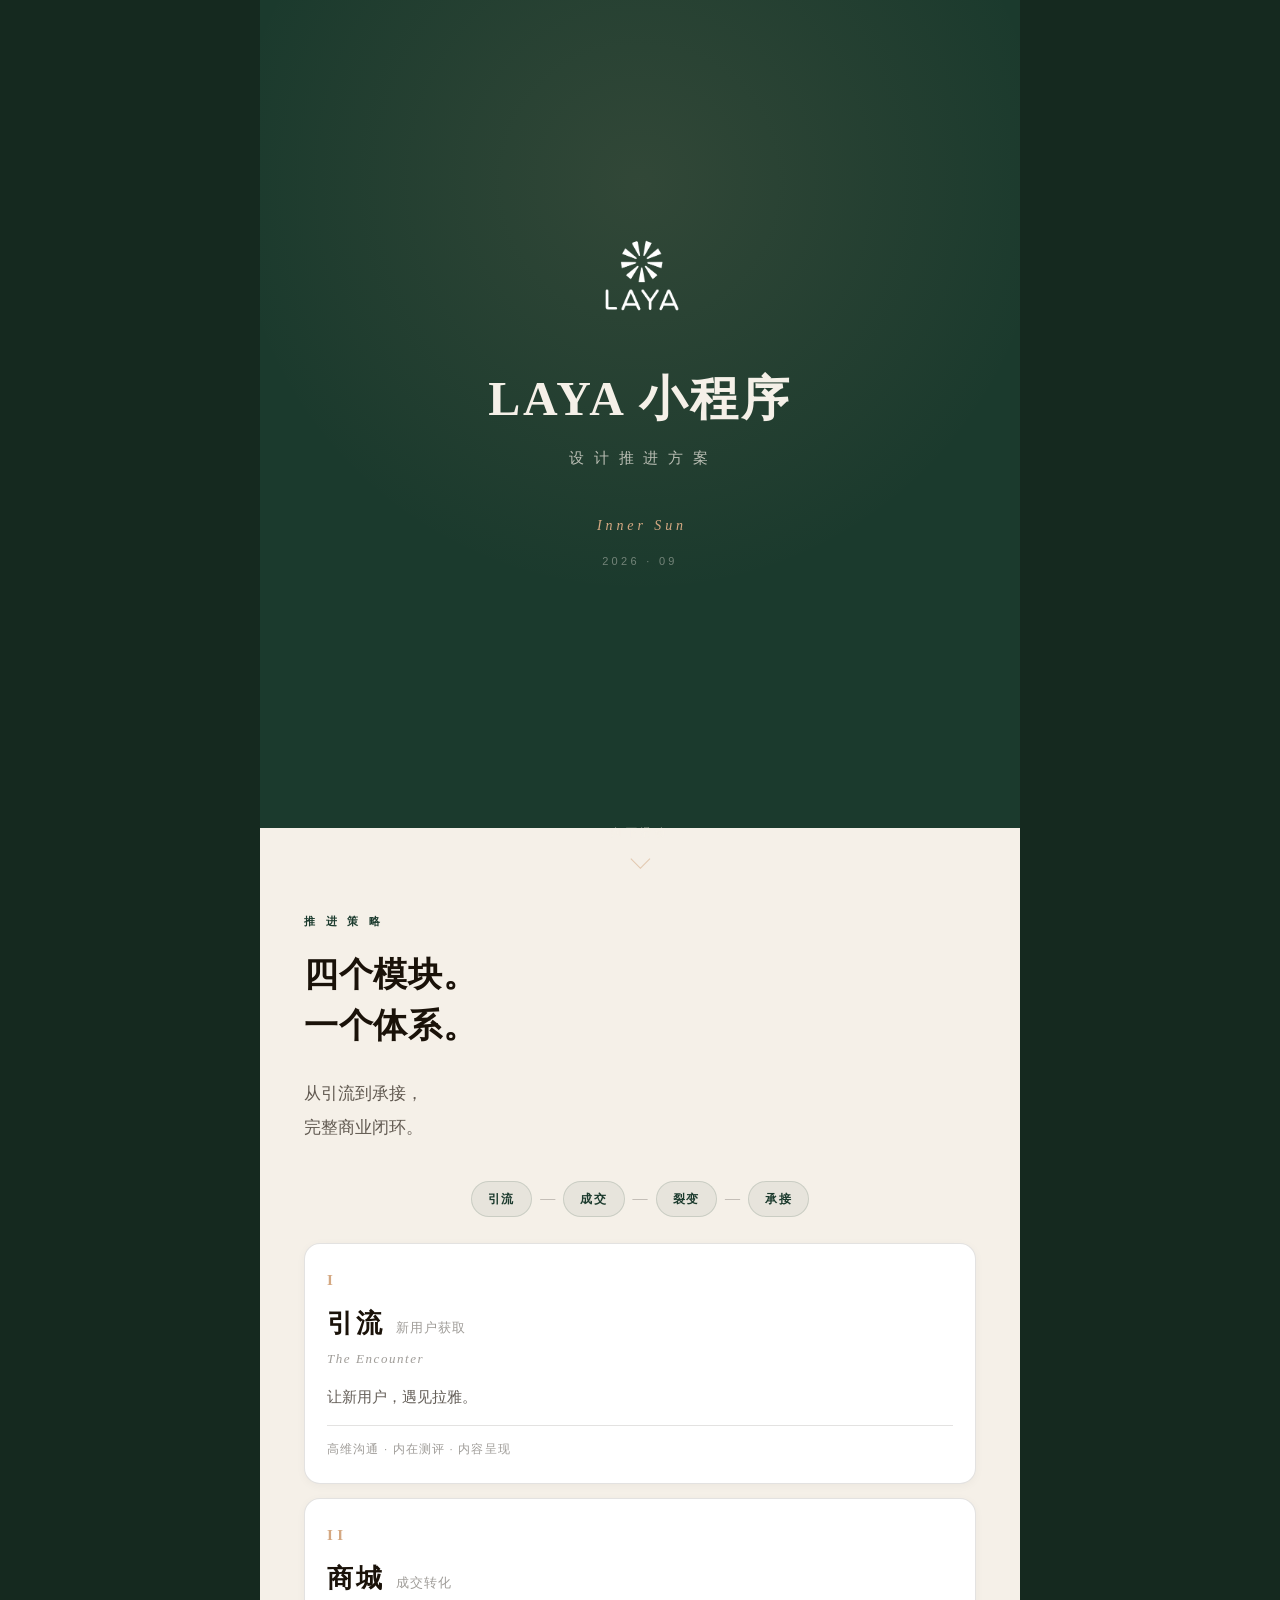
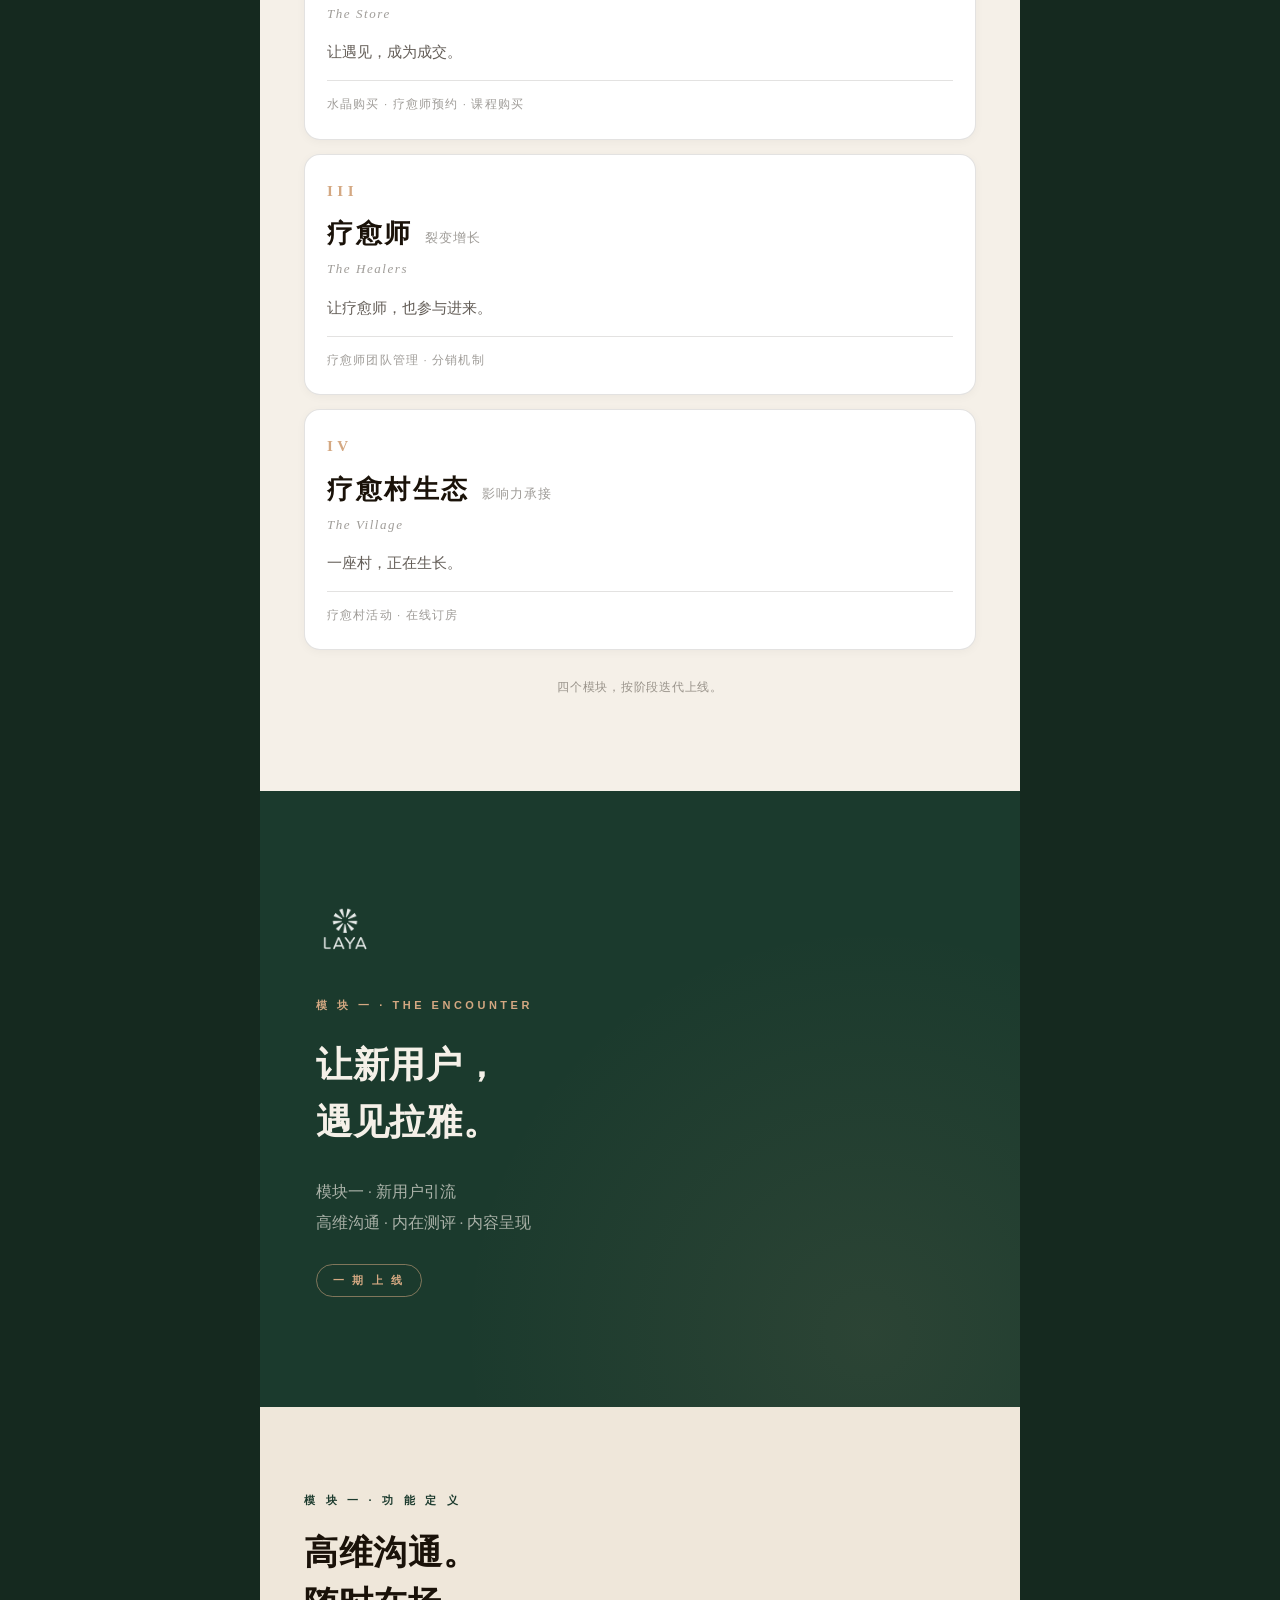
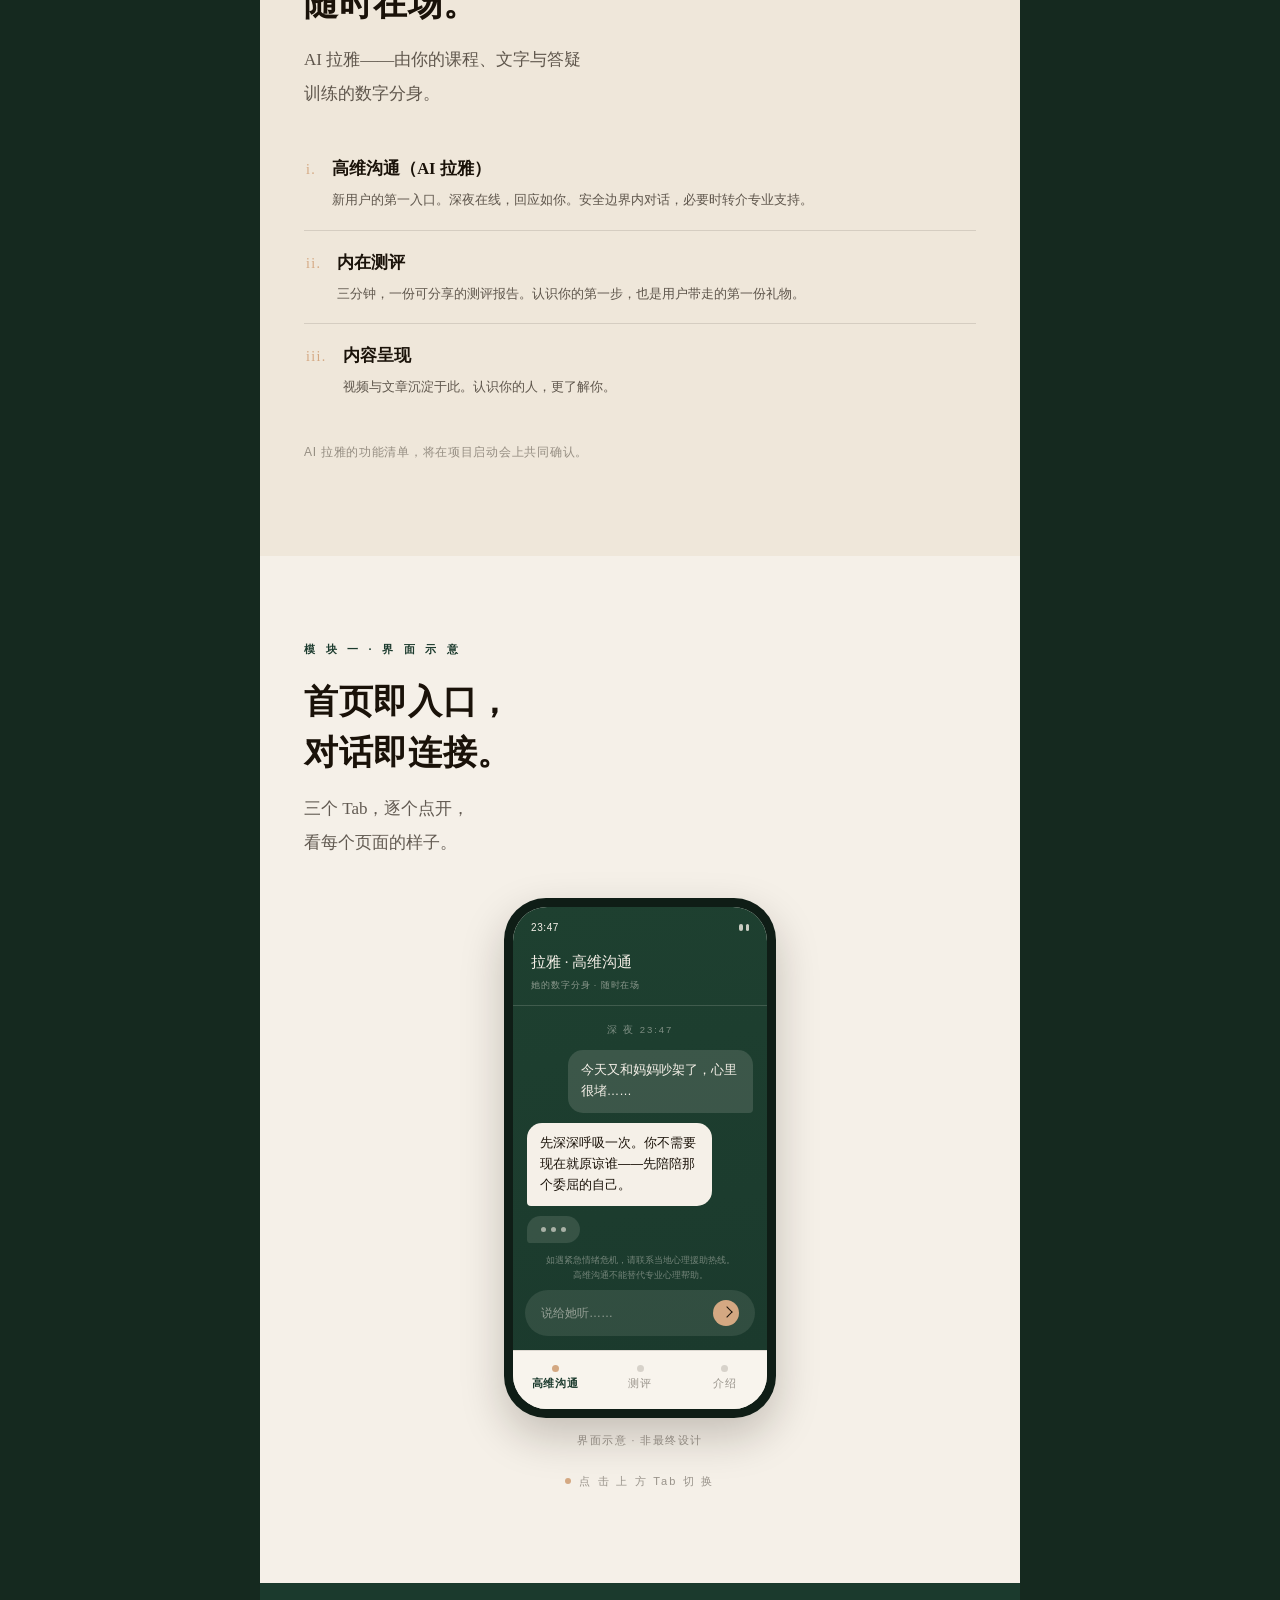
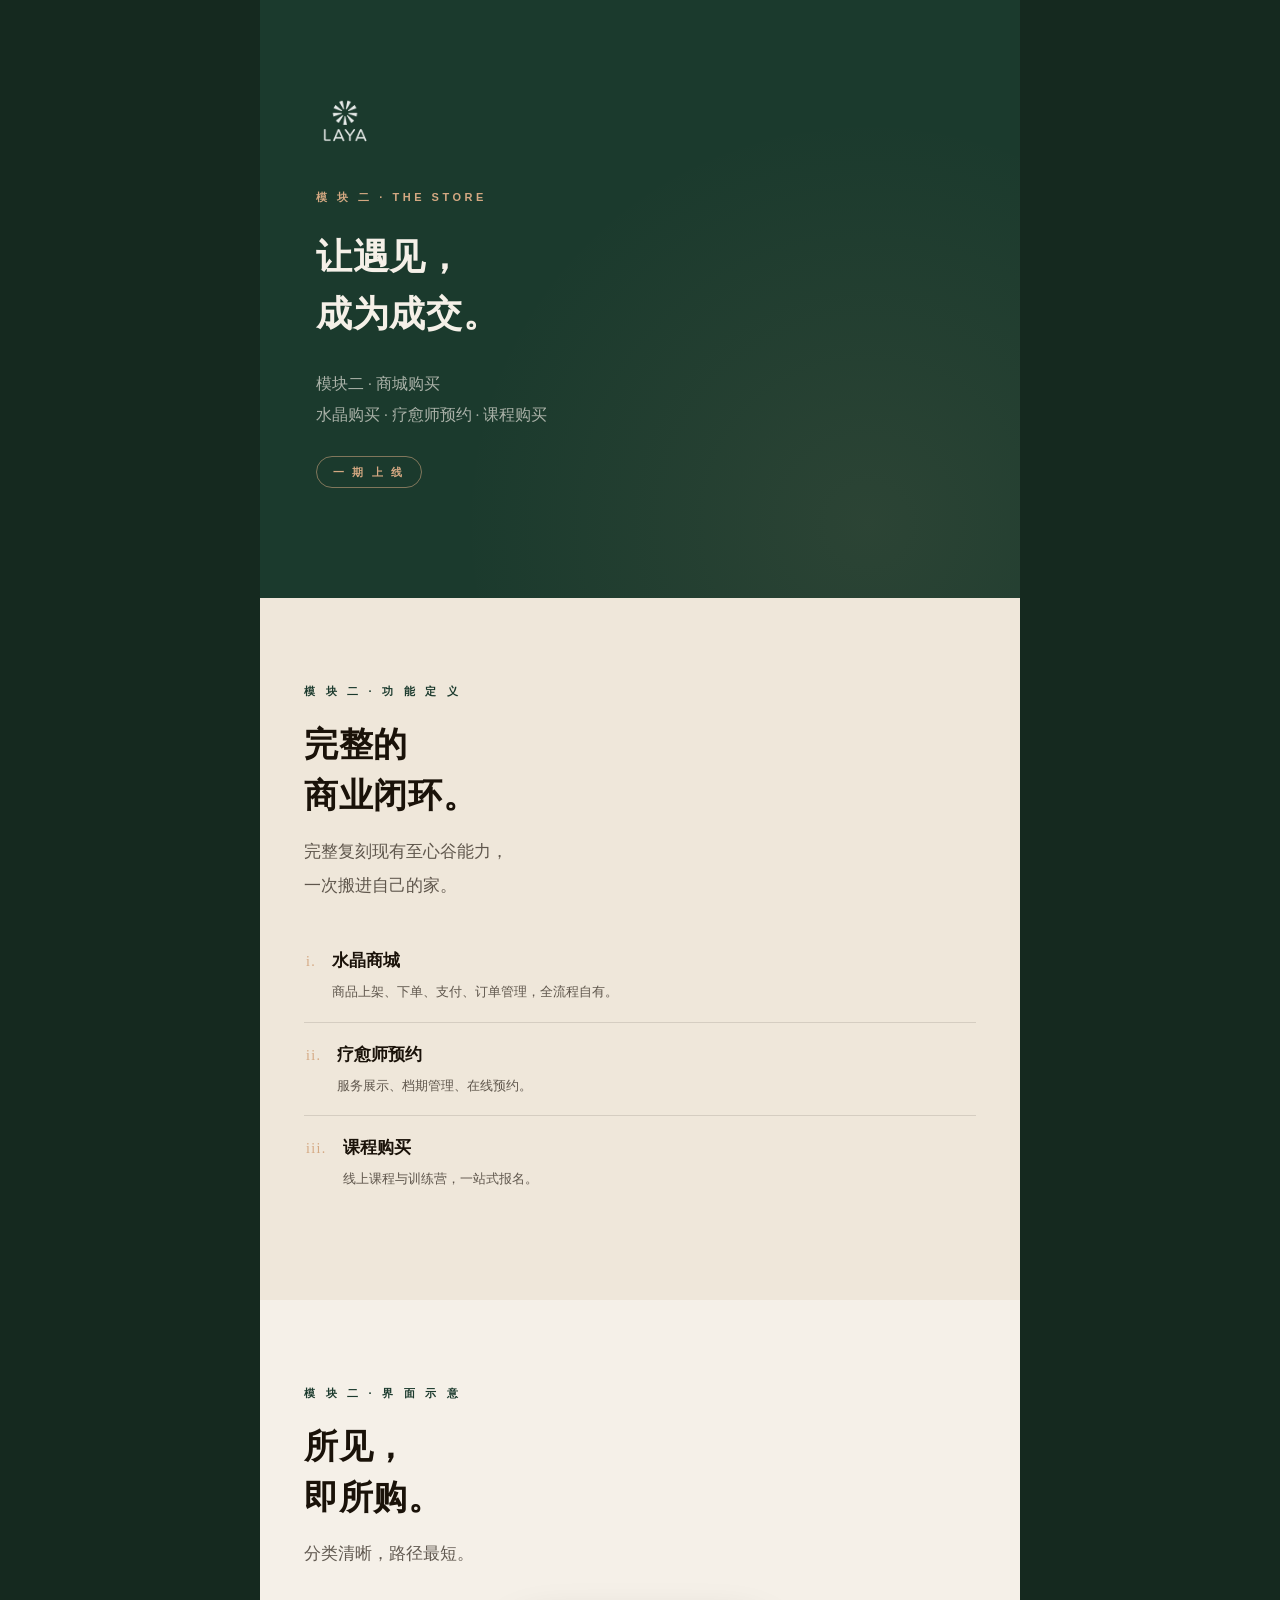
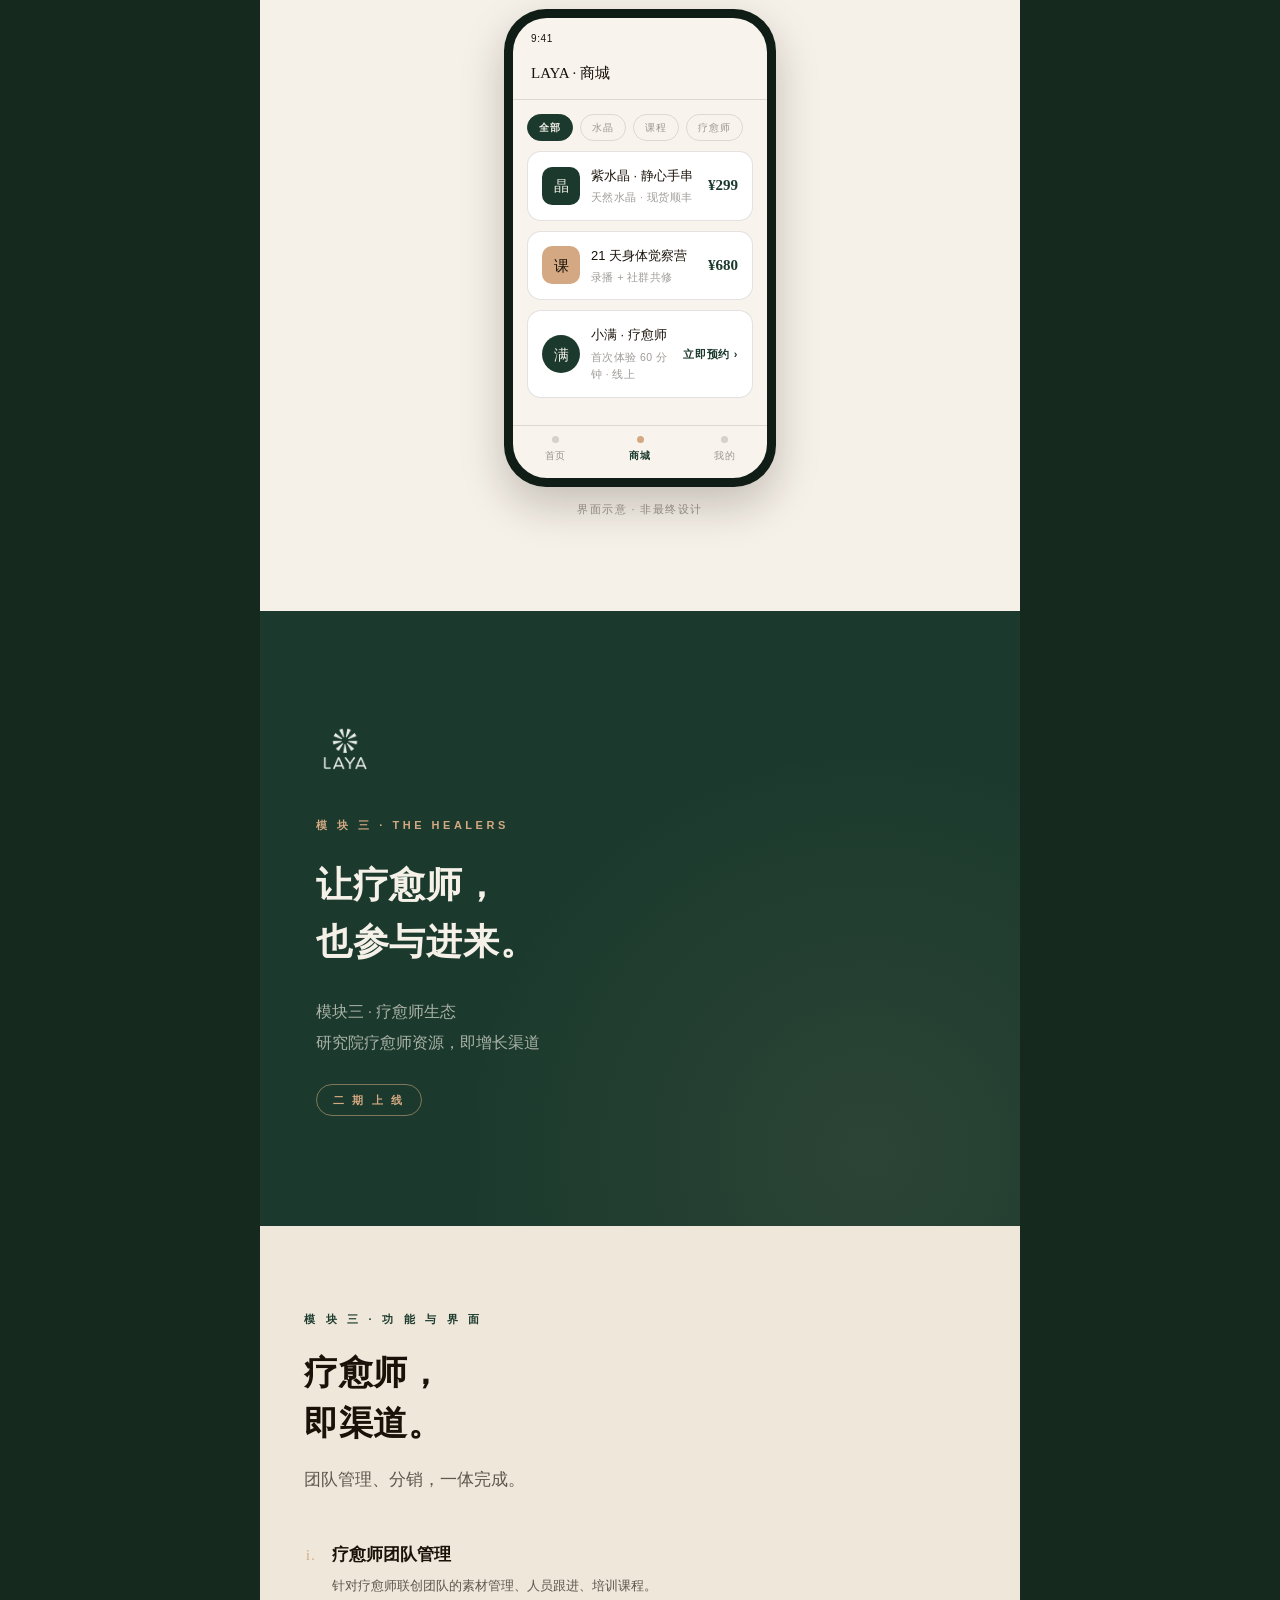
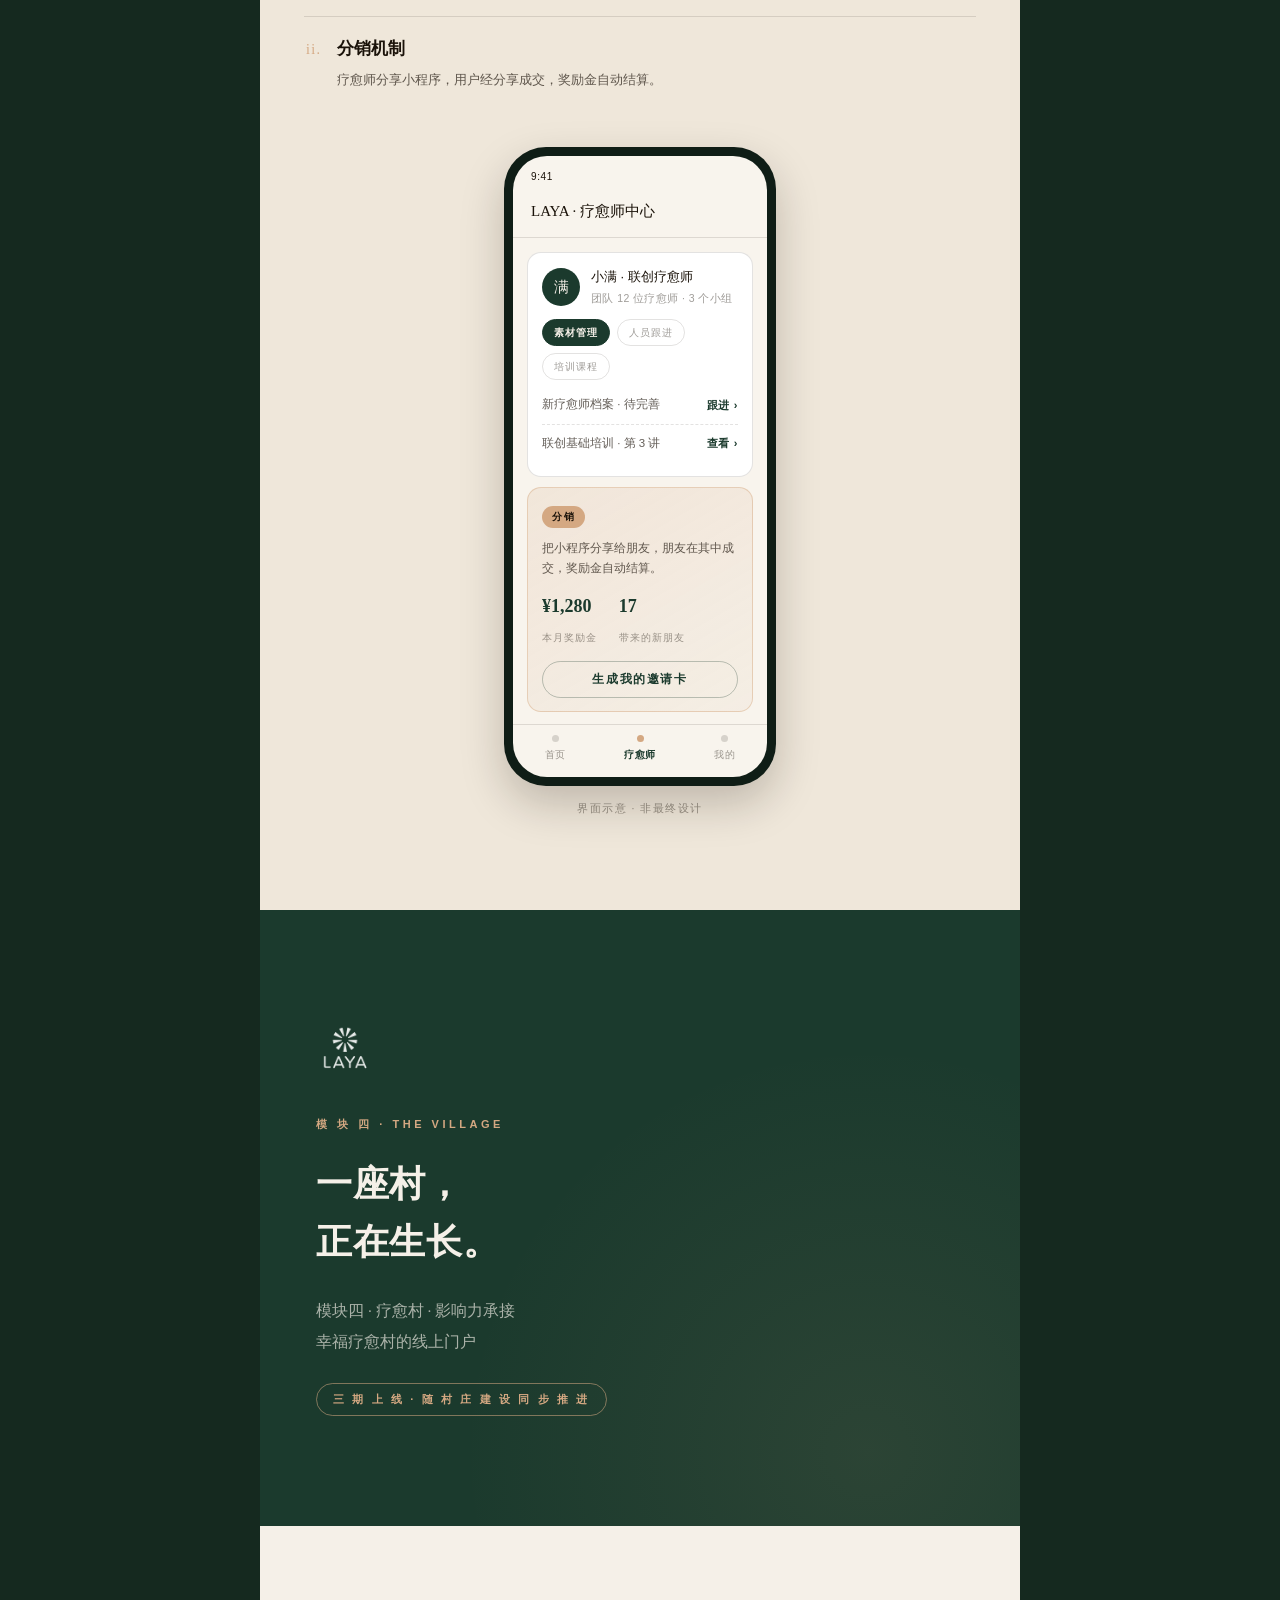
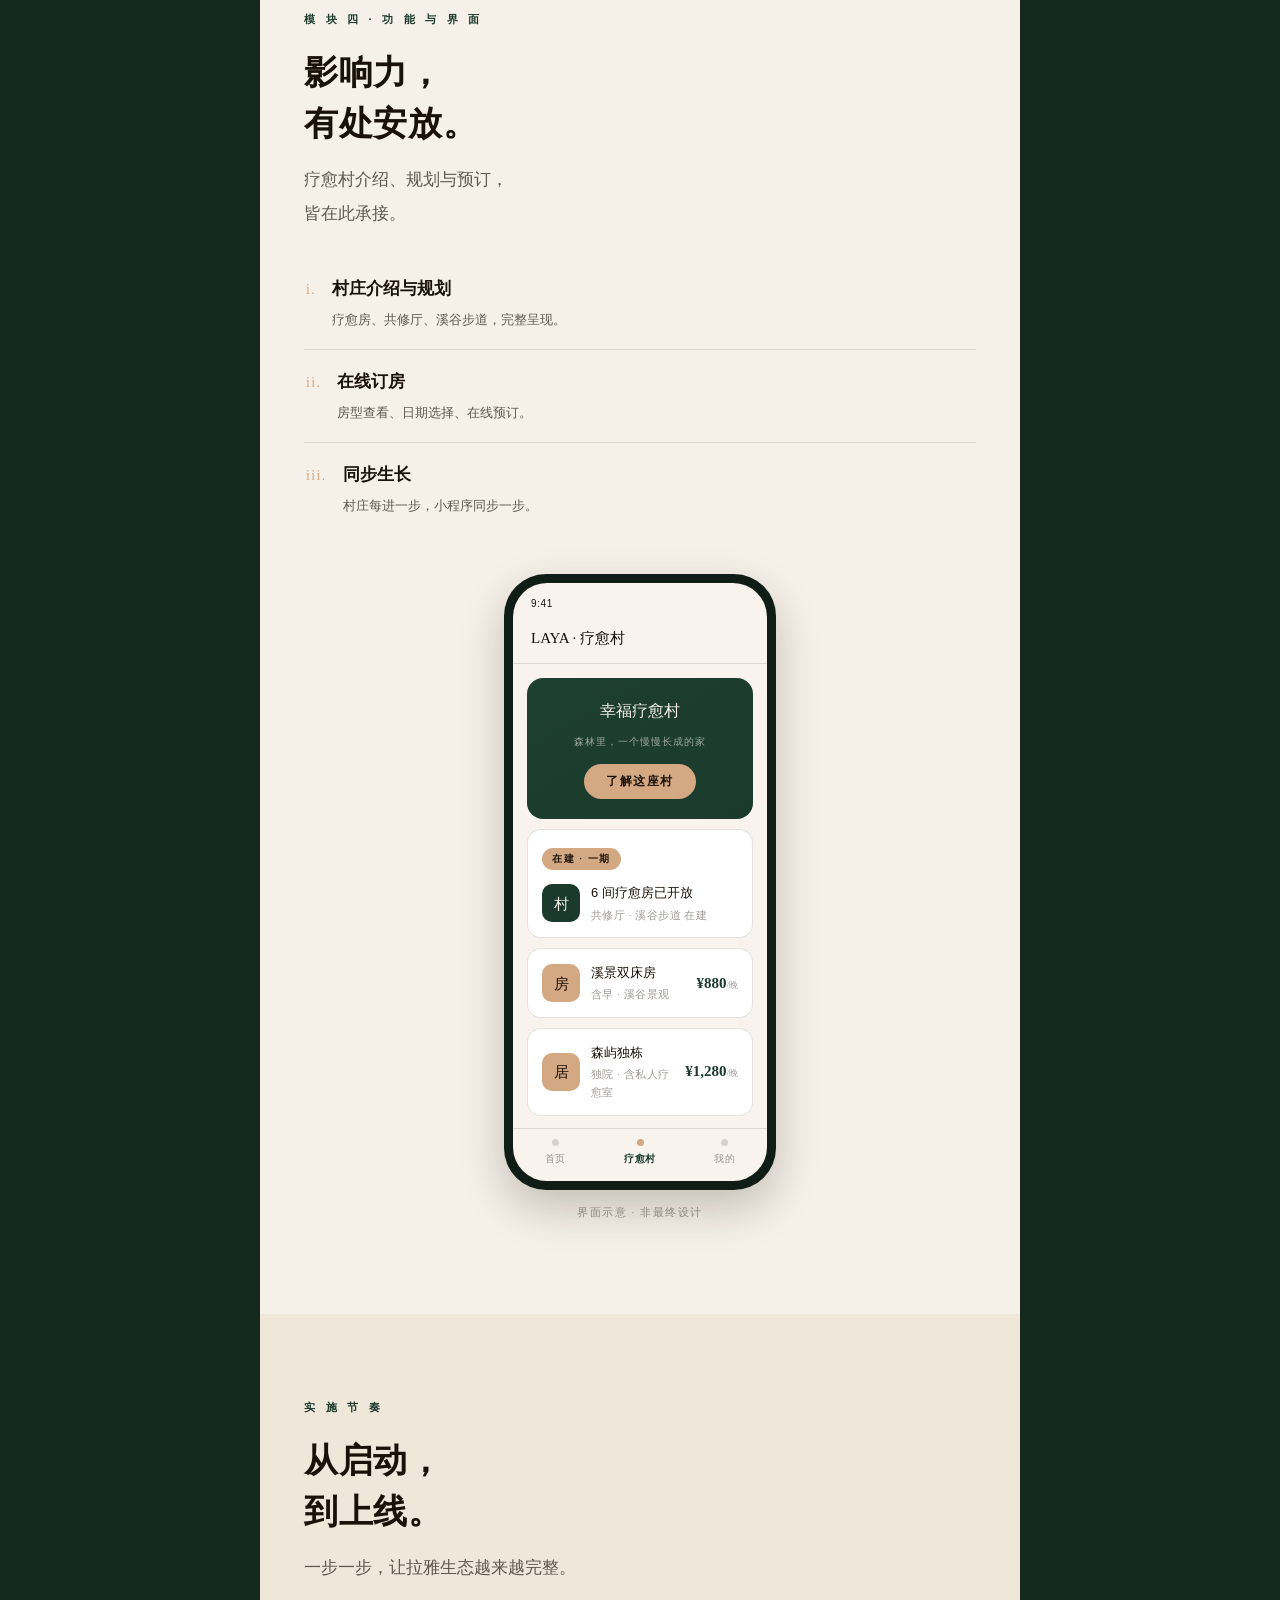
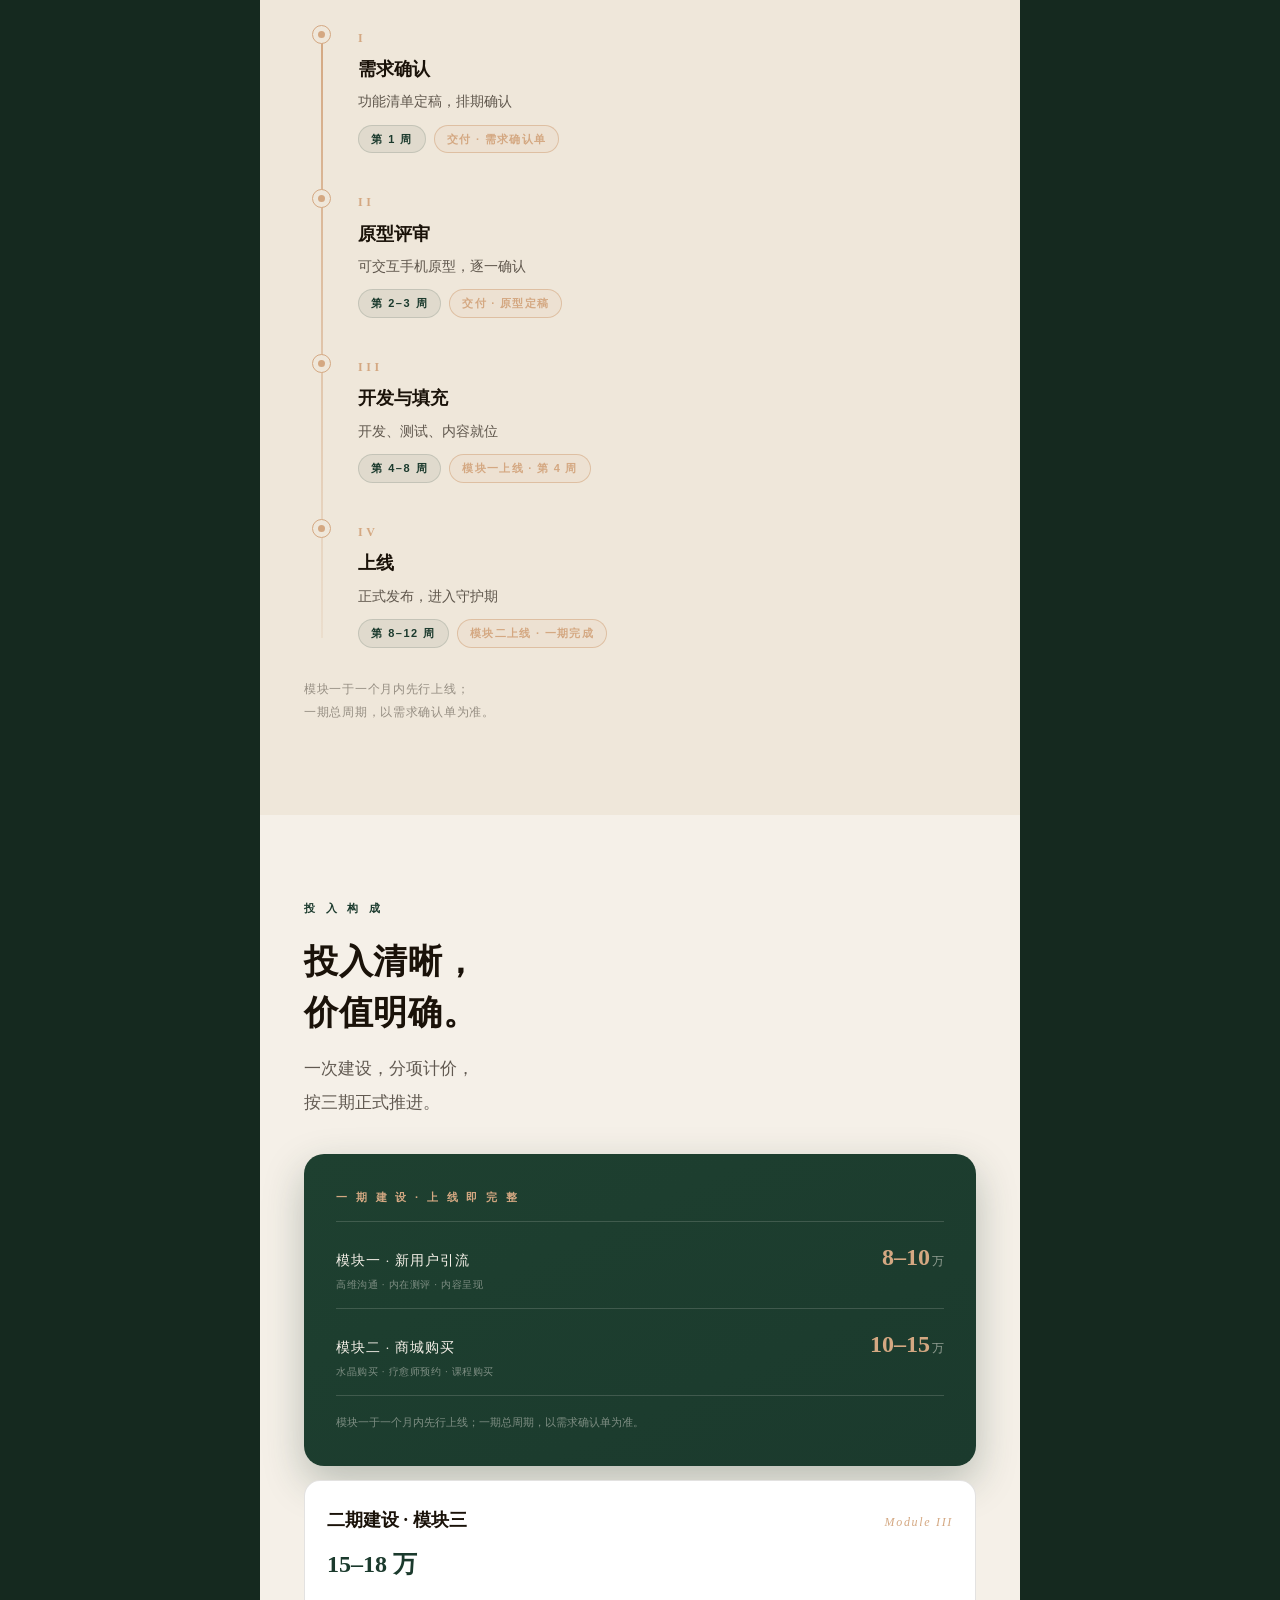
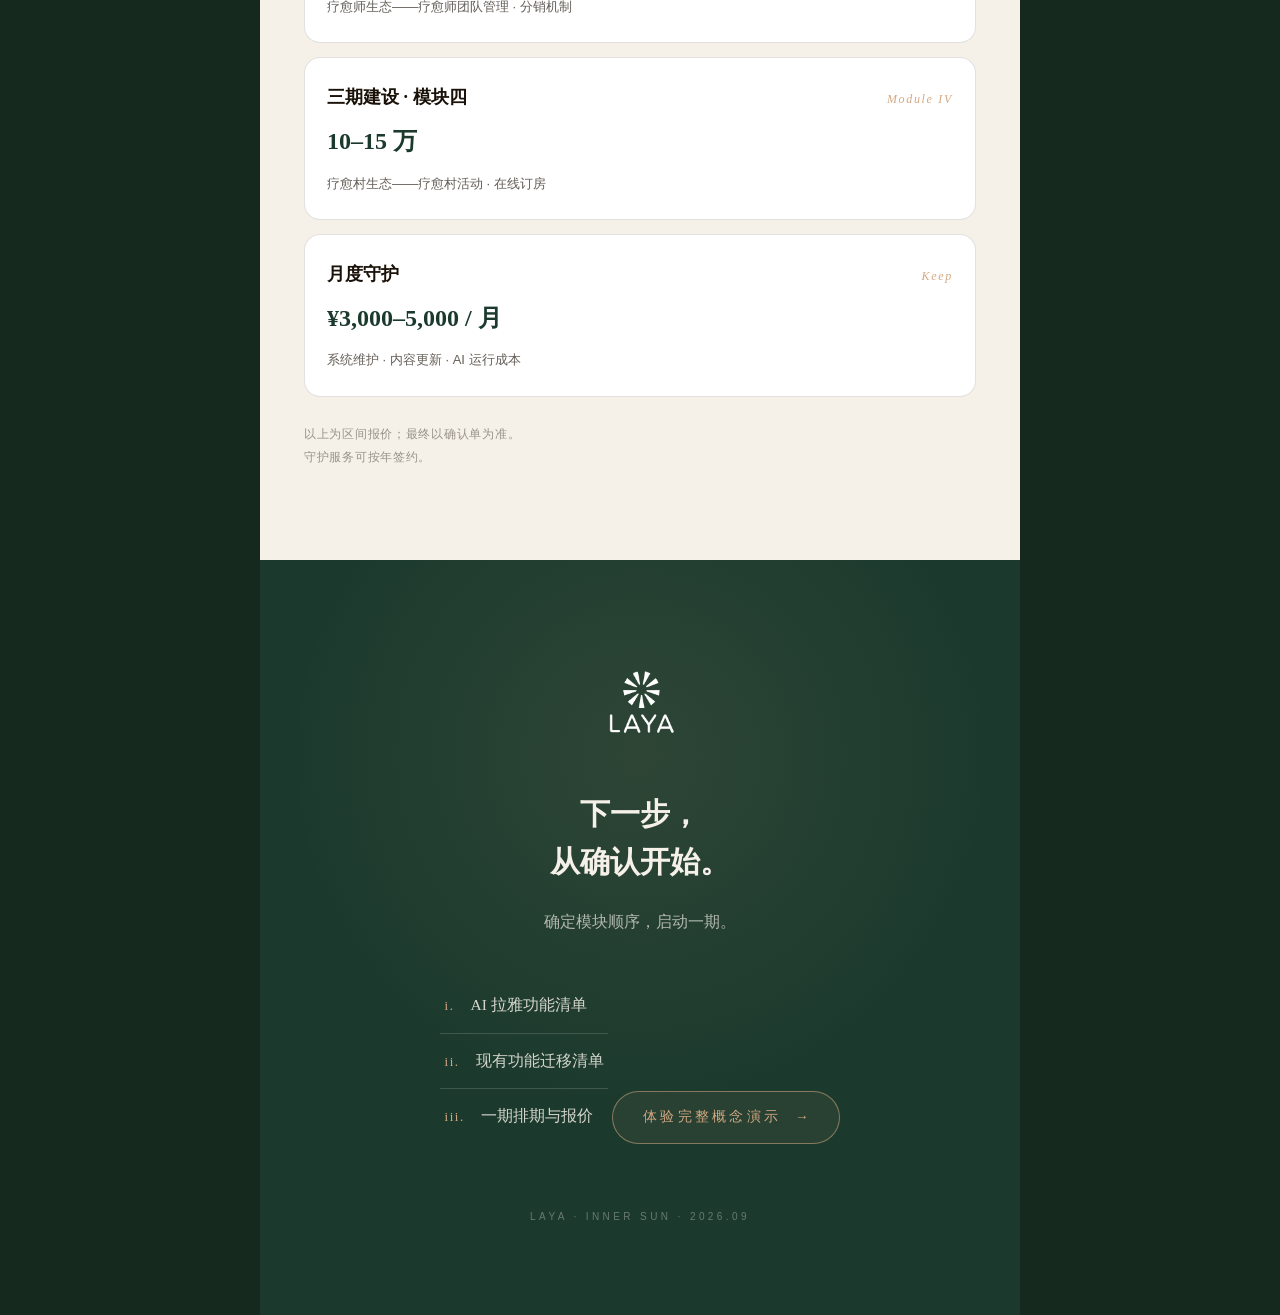
==== commit 68b56c6b: "Add interactive mini-program demo: 4 modules, iPhone 17 frame, thin typography" ====
--- a/index.html
+++ b/index.html
@@ -187,6 +187,10 @@
 .pstep .when{font-size:11px;letter-spacing:.14em;color:var(--green);background:rgba(27,58,45,.07);border:1px solid rgba(27,58,45,.14);padding:4px 12px;border-radius:999px;font-weight:600}
 .pstep .deliver{font-size:11px;letter-spacing:.12em;color:var(--gold);border:1px solid rgba(212,168,130,.6);padding:4px 12px;border-radius:999px;font-weight:600;background:rgba(212,168,130,.08)}
 
+.demo-cta{display:inline-flex;align-items:center;gap:14px;margin-top:44px;padding:14px 30px;border:1px solid rgba(212,168,130,.55);border-radius:999px;color:var(--gold);font-family:var(--serif);font-size:13.5px;letter-spacing:.24em;text-decoration:none;background:rgba(212,168,130,.07)}
+.demo-cta .arr{font-family:var(--latin);letter-spacing:0}
+.demo-cta:active{background:rgba(212,168,130,.16)}
+
 /* ===== 结尾 ===== */
 .closing{background:radial-gradient(circle at 50% 26%,rgba(212,168,130,.1),transparent 52%),var(--green);padding:100px 30px 90px;text-align:center}
 .closing .logo{width:84px;margin:0 auto 38px}
@@ -663,6 +667,7 @@
       <li><span class="cno">ii.</span>现有功能迁移清单</li>
       <li><span class="cno">iii.</span>一期排期与报价</li>
     </ul>
+    <a class="demo-cta rv" href="demo.html"><span>体验完整概念演示</span><span class="arr">→</span></a>
     <p class="fin">LAYA · INNER SUN · 2026.09</p>
   </section>
 
